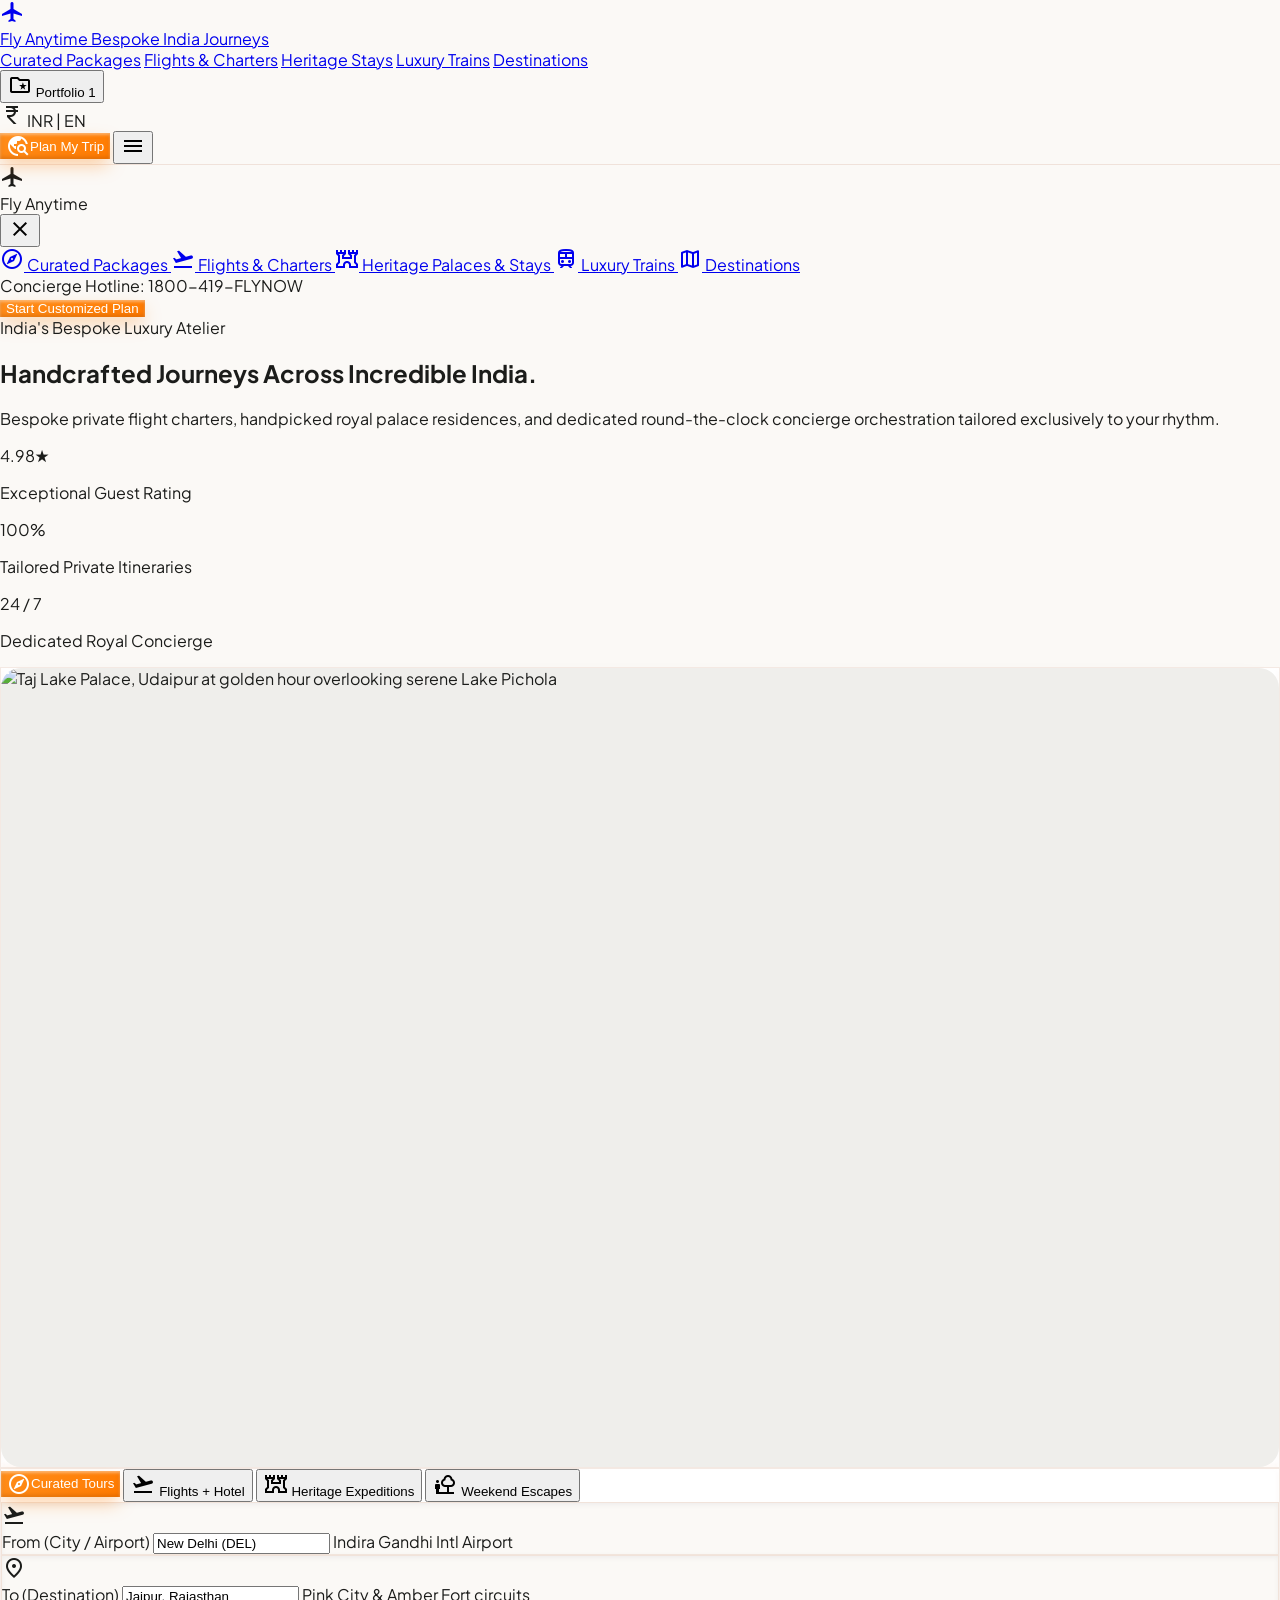
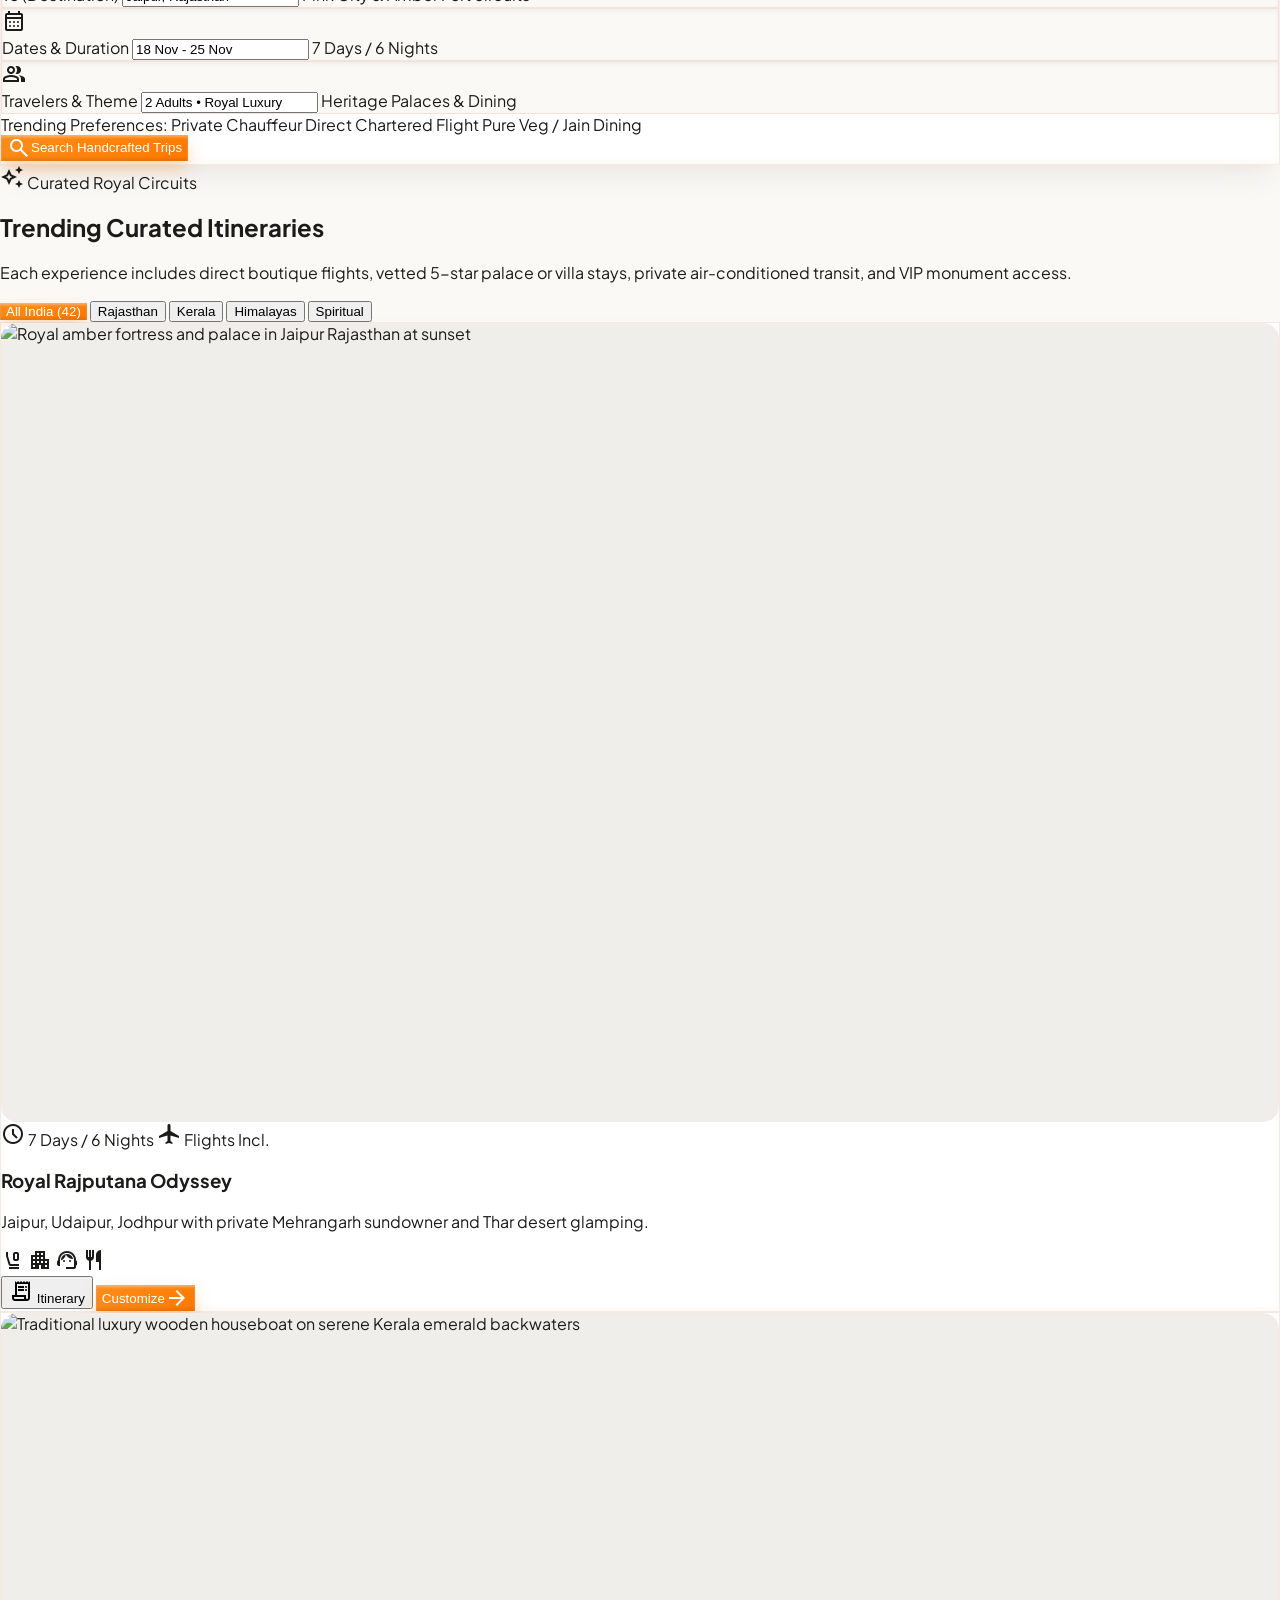
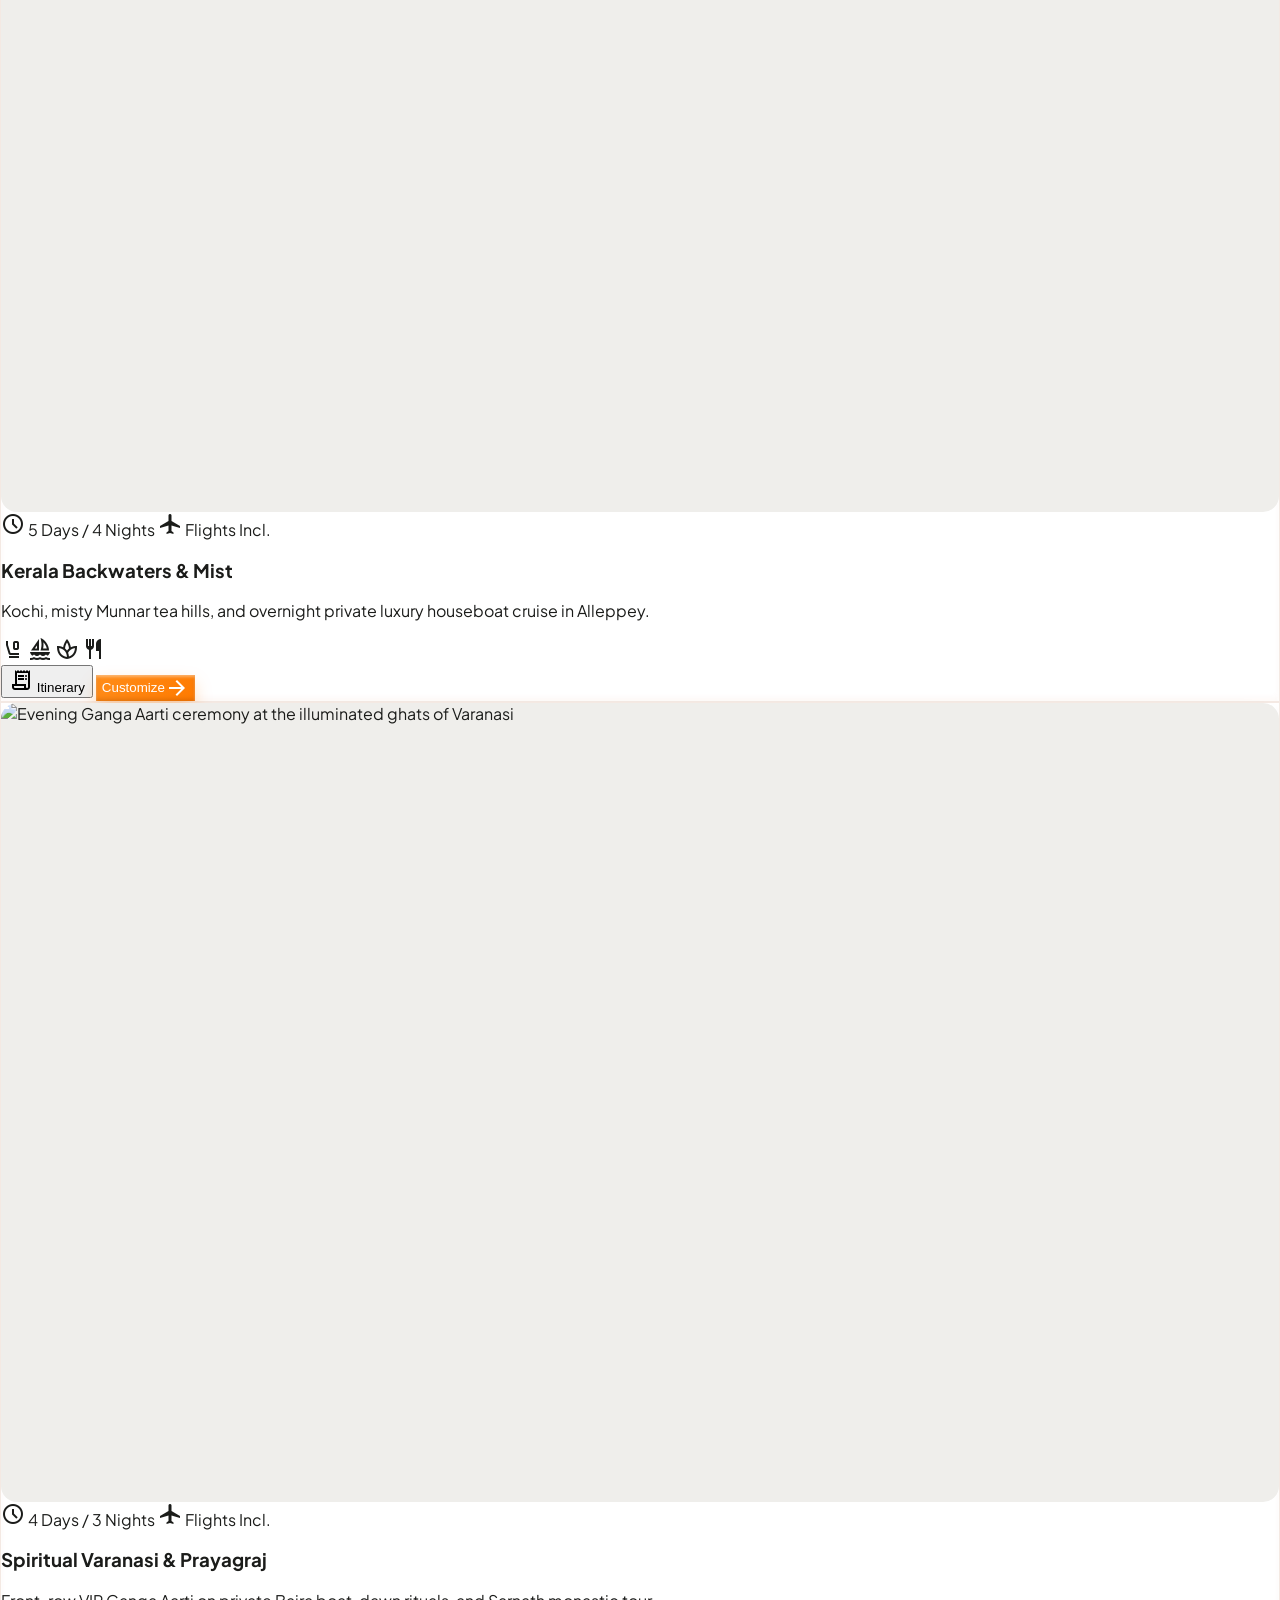
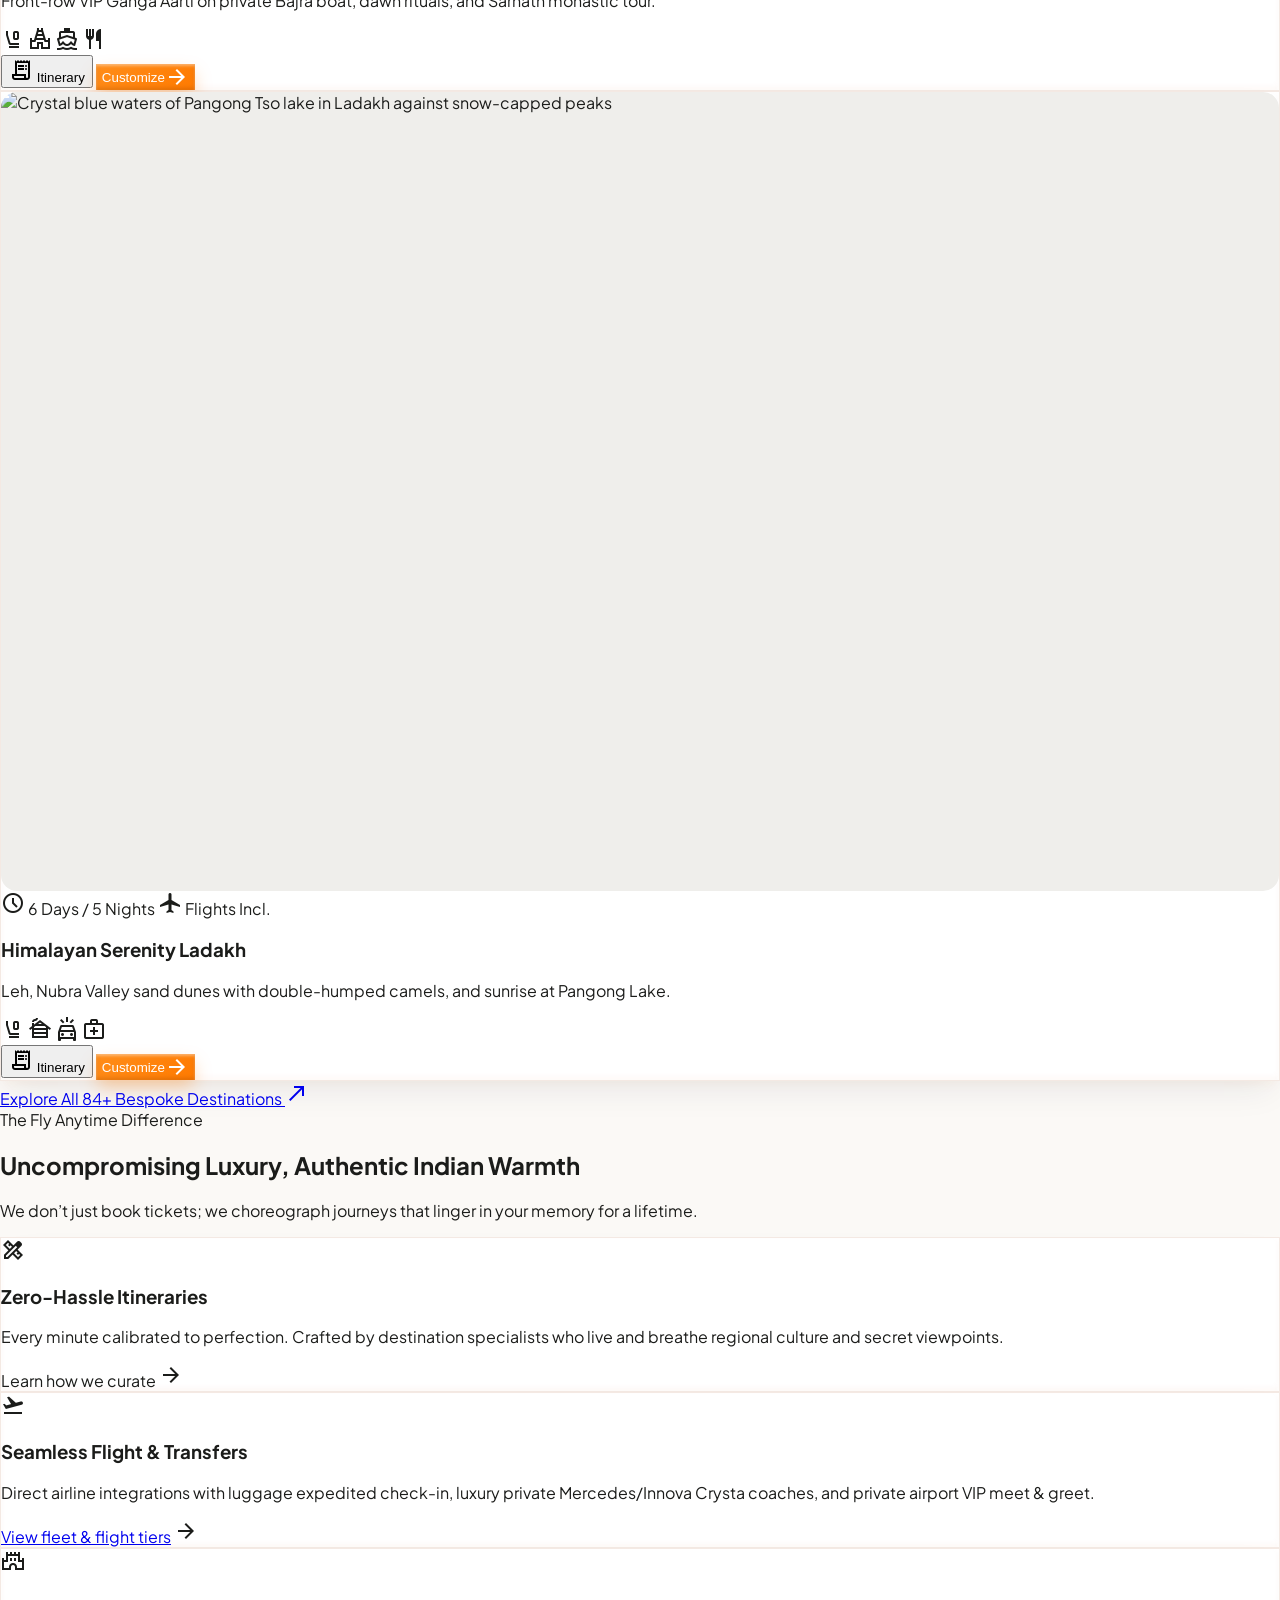
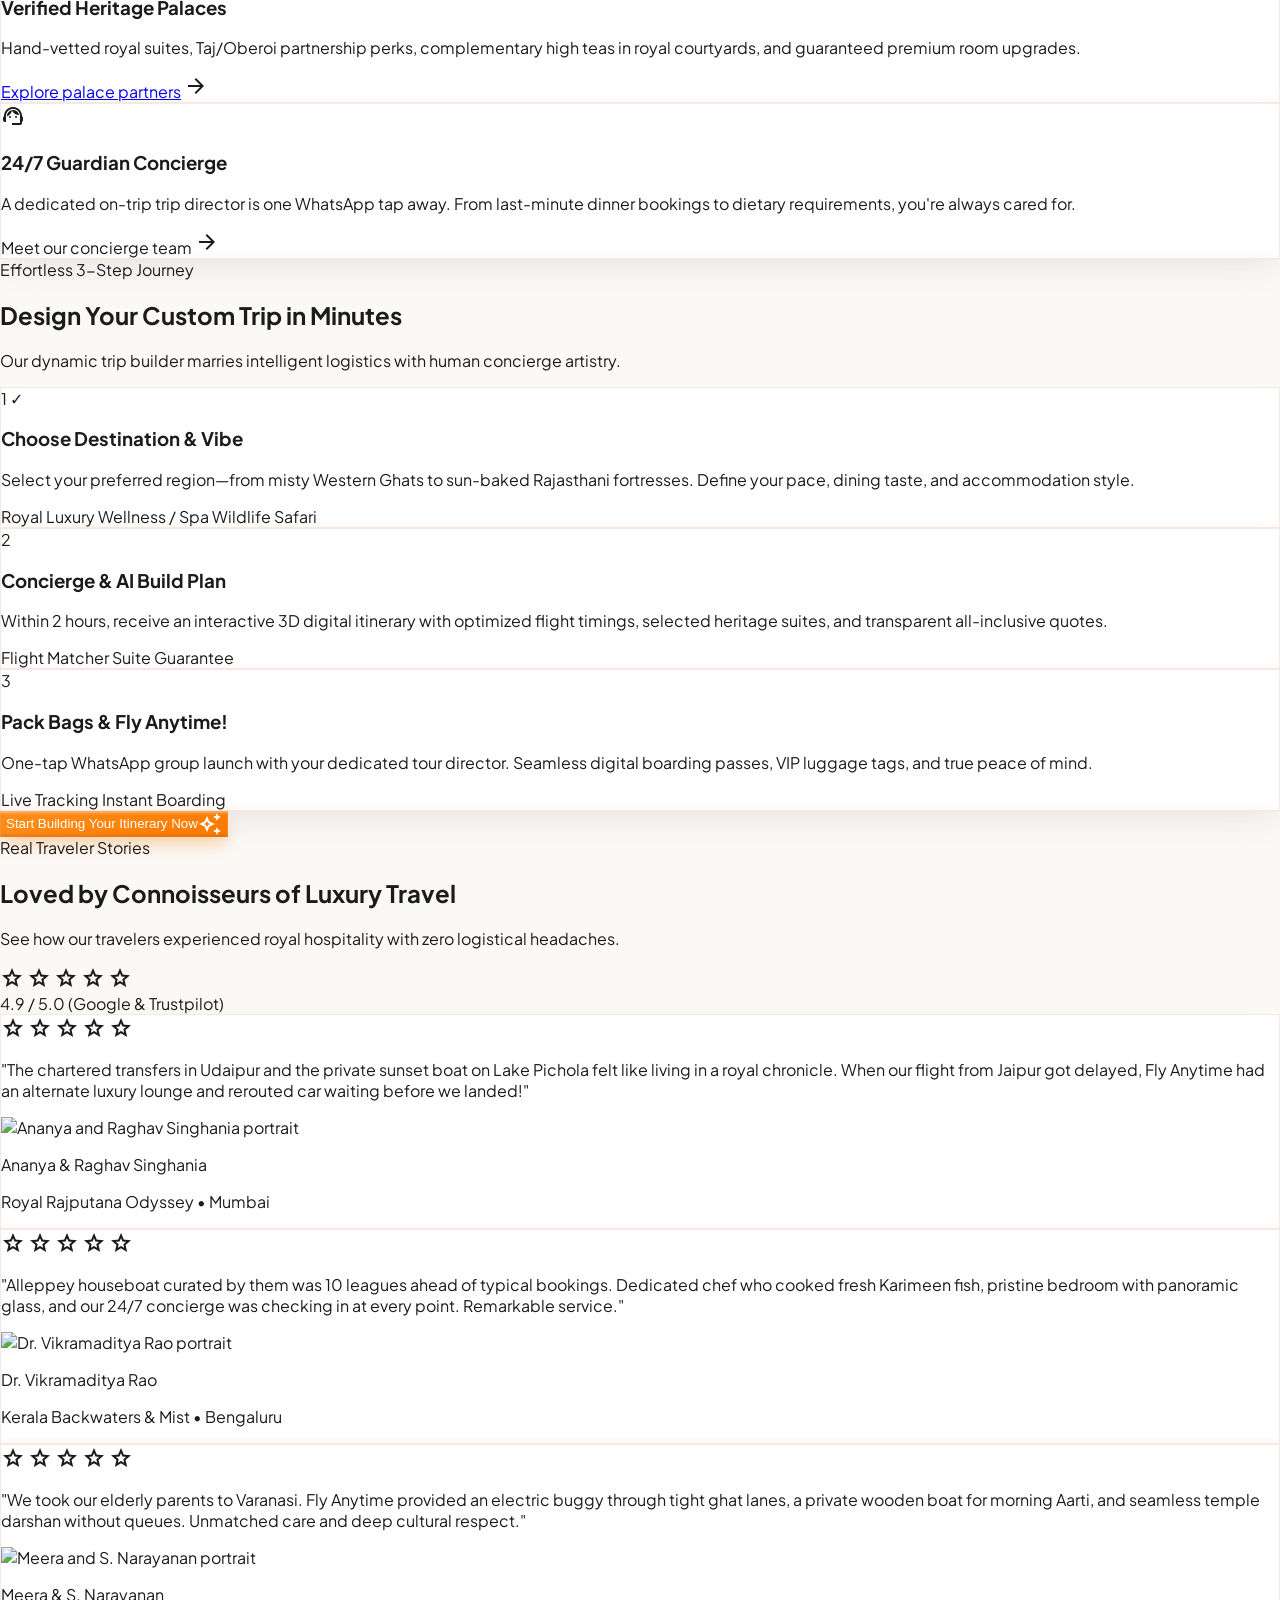
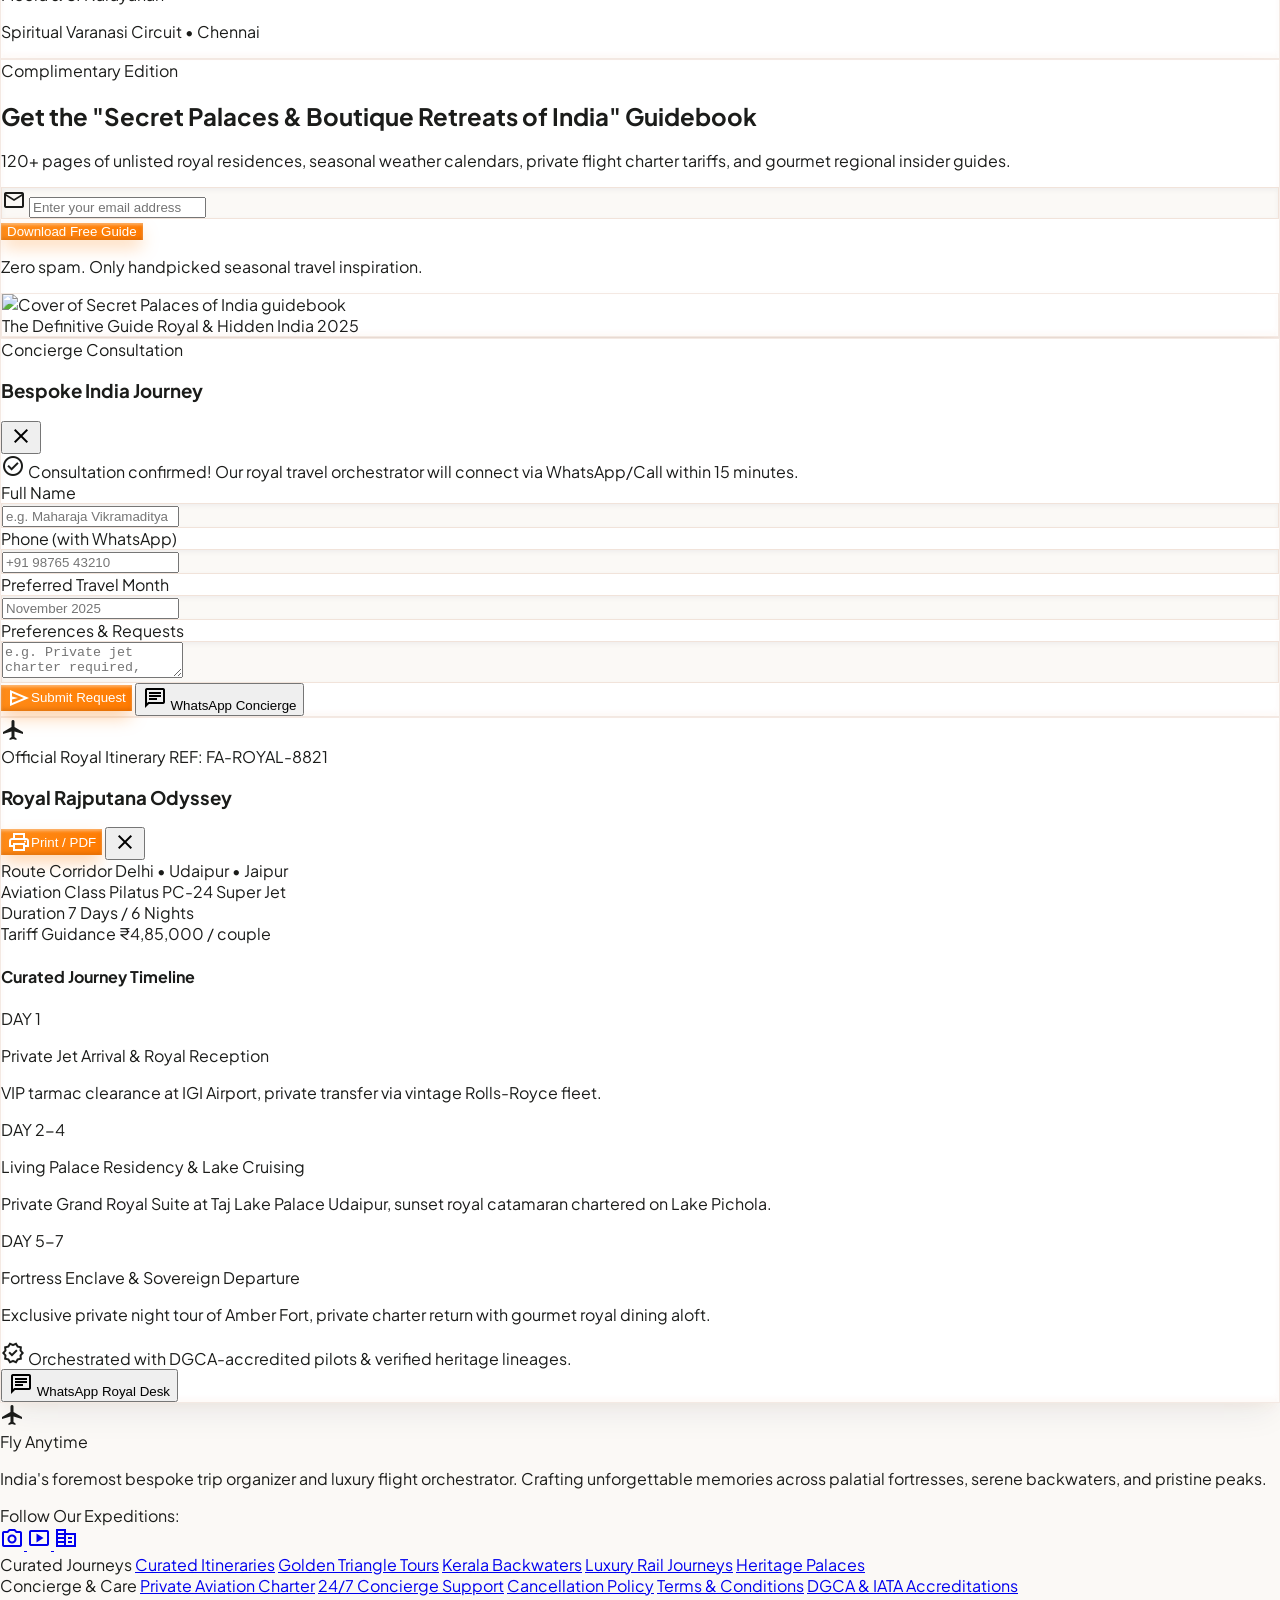
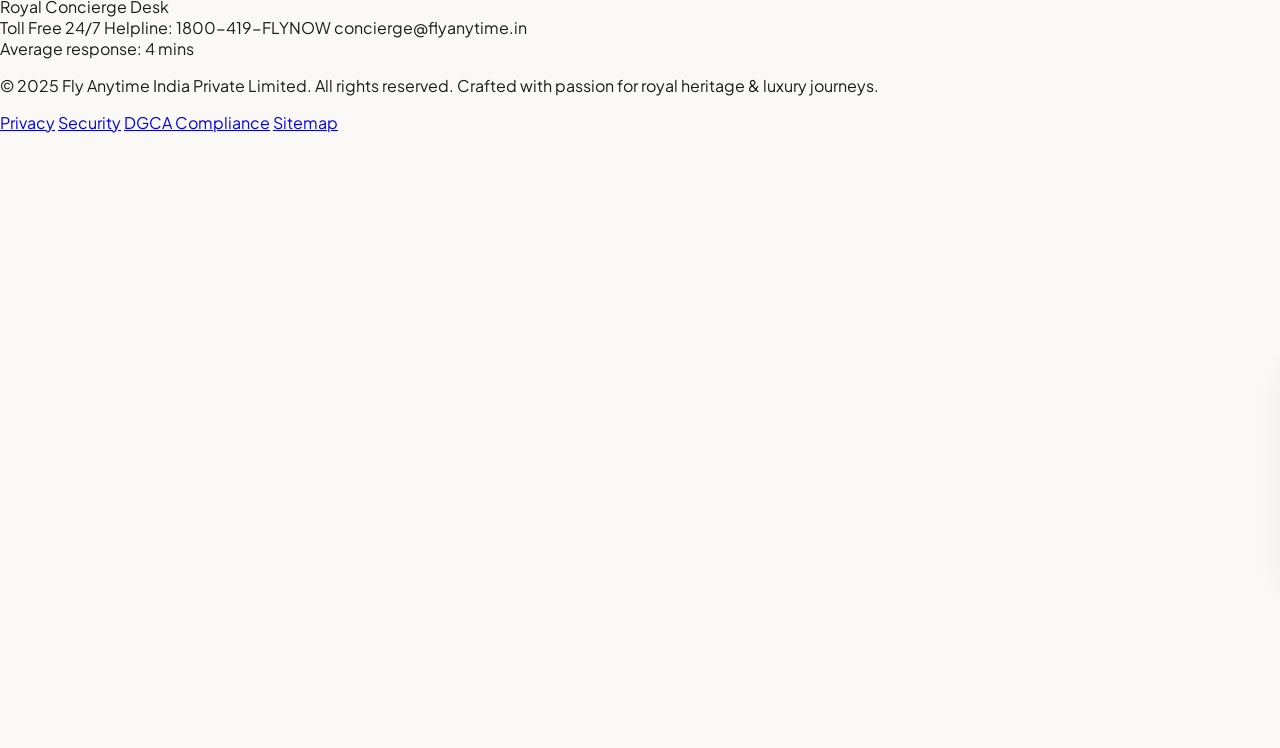
==== index.html @ 2da44cf3 "feat(phase-4): implement concierge inquiry persistence and royal portfolio dashboard" ====
<!DOCTYPE html>
<html lang="en" class="scroll-smooth">
<head>
  <meta charset="utf-8">
  <meta name="viewport" content="width=device-width, initial-scale=1.0">
  <meta name="view-transition" content="same-origin">
  <title>Fly Anytime | Incredible India Trip Organizer & Bespoke Flight Experiences</title>
  <meta name="description" content="India's bespoke luxury travel atelier. Private flight charters, handpicked royal palace stays, luxury trains and 24/7 dedicated concierge orchestration.">
  <meta name="theme-color" content="#8f1d1d">
  <link rel="manifest" href="manifest.json">
  
  <!-- Fonts & Material Symbols -->
  <link rel="preconnect" href="https://fonts.googleapis.com">
  <link rel="preconnect" href="https://fonts.gstatic.com" crossorigin>
  <link href="https://fonts.googleapis.com/css2?family=Plus+Jakarta+Sans:wght@300;400;500;600;700;800&display=swap" rel="stylesheet">
  <link href="https://fonts.googleapis.com/css2?family=Material+Symbols+Outlined:wght,FILL@100..700,0..1&display=swap" rel="stylesheet">
  
  <!-- Tailwind CSS CDN for Utility Classes -->
  <script src="https://cdn.tailwindcss.com?plugins=forms,container-queries"></script>
  <script>
    tailwind.config = {
      darkMode: "class",
      theme: {
        extend: {
          colors: {
            "surface-container-low": "#f5f3f0",
            "primary-fixed": "#ffdbc8",
            "on-tertiary-fixed": "#051b39",
            "surface-bright": "#fbf9f6",
            "on-primary": "#ffffff",
            "on-error": "#ffffff",
            "on-tertiary-container": "#243756",
            "secondary-fixed": "#ffdbcd",
            "surface-container": "#efeeeb",
            "secondary-fixed-dim": "#ffb595",
            "inverse-primary": "#ffb68b",
            "primary-fixed-dim": "#ffb68b",
            "inverse-on-surface": "#f2f0ed",
            "on-secondary-container": "#5c2000",
            "error-container": "#ffdad6",
            "surface-container-highest": "#e4e2df",
            "on-background": "#1b1c1a",
            "on-primary-fixed": "#321200",
            "surface-variant": "#e4e2df",
            "surface": "#fbf9f6",
            "secondary": "#a23f00",
            "on-primary-container": "#5c2800",
            "primary": "#994700",
            "surface-dim": "#dbdad7",
            "tertiary-fixed-dim": "#b4c7ed",
            "on-secondary-fixed": "#351000",
            "inverse-surface": "#30312f",
            "on-primary-fixed-variant": "#753400",
            "tertiary-fixed": "#d6e3ff",
            "on-tertiary-fixed-variant": "#344767",
            "on-secondary": "#ffffff",
            "on-surface": "#1b1c1a",
            "on-tertiary": "#ffffff",
            "error": "#ba1a1a",
            "outline": "#8c7263",
            "surface-container-high": "#eae8e5",
            "secondary-container": "#fc7127",
            "primary-container": "#ff7a00",
            "surface-container-lowest": "#ffffff",
            "on-surface-variant": "#584235",
            "tertiary-container": "#8ea1c6",
            "surface-tint": "#994700",
            "on-error-container": "#93000a",
            "on-secondary-fixed-variant": "#7c2e00",
            "outline-variant": "#e0c0af",
            "background": "#fbf9f6",
            "tertiary": "#4c5f80"
          },
          fontFamily: {
            sans: ["Plus Jakarta Sans", "sans-serif"]
          }
        }
      }
    };
  </script>

  <!-- Custom Design System Stylesheet -->
  <link rel="stylesheet" href="css/styles.css">
</head>
<body class="bg-background text-on-surface antialiased overflow-x-hidden selection:bg-primary-fixed selection:text-on-primary-fixed">

  <!-- TOP NAVIGATION BAR -->
  <header class="sticky top-0 z-50 glass-nav shadow-sm">
    <div class="w-full max-w-7xl mx-auto px-4 sm:px-6 h-20 flex items-center justify-between gap-4">
      
      <!-- Brand Logo -->
      <a class="flex items-center gap-3 group" href="index.html">
        <div class="w-11 h-11 rounded-xl bg-gradient-to-tr from-primary to-primary-container flex items-center justify-center text-on-primary shadow-md shadow-primary/20 transform transition-transform group-hover:scale-105">
          <span class="material-symbols-outlined text-2xl rotate-45">flight</span>
        </div>
        <div class="flex flex-col">
          <span class="text-lg font-extrabold text-primary tracking-tight flex items-center gap-1.5">
            Fly Anytime
            <span class="w-2 h-2 rounded-full bg-secondary-container animate-ping inline-block"></span>
          </span>
          <span class="text-[11px] text-tertiary tracking-wider font-semibold uppercase">Bespoke India Journeys</span>
        </div>
      </a>

      <!-- Desktop Navigation Links -->
      <nav class="hidden lg:flex items-center gap-7">
        <a class="text-primary font-bold border-b-2 border-primary pb-1" href="index.html">Curated Packages</a>
        <a class="text-on-surface-variant hover:text-primary transition-colors text-sm font-semibold" href="flights.html">Flights & Charters</a>
        <a class="text-on-surface-variant hover:text-primary transition-colors text-sm font-semibold" href="stays.html">Heritage Stays</a>
        <a class="text-on-surface-variant hover:text-primary transition-colors text-sm font-semibold" href="trains.html">Luxury Trains</a>
        <a class="text-on-surface-variant hover:text-primary transition-colors text-sm font-semibold" href="destinations.html">Destinations</a>
      </nav>

      <!-- Trailing Action Cluster -->
      <div class="flex items-center gap-2 sm:gap-3">
        <!-- Royal Portfolio Trigger -->
        <button class="open-portfolio-drawer relative flex items-center gap-1.5 px-3 py-2 rounded-full bg-surface-container hover:bg-surface-container-high border border-outline-variant/30 text-on-surface text-xs font-bold transition-all cursor-pointer" title="Royal Portfolio & Active Inquiries">
          <span class="material-symbols-outlined text-base text-primary">folder_special</span>
          <span class="hidden md:inline">Portfolio</span>
          <span class="portfolio-badge-count hidden items-center justify-center min-w-5 h-5 px-1 rounded-full bg-primary text-[10px] font-extrabold text-white">0</span>
        </button>

        <div class="hidden sm:flex items-center gap-1.5 px-3 py-1.5 rounded-full bg-surface-container border border-outline-variant/30 text-on-surface-variant text-xs font-semibold">
          <span class="material-symbols-outlined text-sm text-primary">currency_rupee</span>
          <span>INR</span>
          <span class="text-outline-variant">|</span>
          <span class="font-bold text-on-surface">EN</span>
        </div>
        
        <button class="open-plan-modal primary-btn-3d text-on-primary text-xs sm:text-sm px-5 py-2.5 rounded-full flex items-center gap-2 font-bold cursor-pointer transition-transform active:scale-95 duration-150" data-package="Bespoke India Consultation">
          <span class="material-symbols-outlined text-base">travel_explore</span>
          <span>Plan My Trip</span>
        </button>

        <!-- Mobile Menu Toggle Button -->
        <button id="mobileMenuToggle" class="lg:hidden p-2 rounded-xl bg-surface-container hover:bg-surface-container-high text-on-surface transition-colors" aria-label="Open mobile navigation">
          <span class="material-symbols-outlined text-2xl">menu</span>
        </button>
      </div>
    </div>
  </header>

  <!-- MOBILE NAVIGATION DRAWER -->
  <div id="mobileNavOverlay" class="fixed inset-0 bg-black/40 backdrop-blur-xs z-50 hidden transition-opacity"></div>
  <aside id="mobileNavDrawer" class="fixed top-0 right-0 w-80 max-w-[85vw] h-full bg-surface-bright z-50 shadow-2xl p-6 flex flex-col gap-6 translate-x-full transition-transform duration-300 ease-in-out">
    <div class="flex items-center justify-between pb-4 border-b border-outline-variant/20">
      <div class="flex items-center gap-2">
        <div class="w-8 h-8 rounded-lg bg-primary text-on-primary flex items-center justify-center">
          <span class="material-symbols-outlined text-lg rotate-45">flight</span>
        </div>
        <span class="font-bold text-base text-primary">Fly Anytime</span>
      </div>
      <button id="mobileCloseBtn" class="p-1 rounded-lg text-on-surface hover:bg-surface-container" aria-label="Close menu">
        <span class="material-symbols-outlined text-2xl">close</span>
      </button>
    </div>

    <nav class="flex flex-col gap-3">
      <a class="px-4 py-3 rounded-xl bg-primary-fixed text-on-primary-fixed-variant font-bold flex items-center gap-3" href="index.html">
        <span class="material-symbols-outlined text-lg">explore</span> Curated Packages
      </a>
      <a class="px-4 py-3 rounded-xl hover:bg-surface-container text-on-surface font-semibold flex items-center gap-3 transition-colors" href="flights.html">
        <span class="material-symbols-outlined text-lg">flight_takeoff</span> Flights & Charters
      </a>
      <a class="px-4 py-3 rounded-xl hover:bg-surface-container text-on-surface font-semibold flex items-center gap-3 transition-colors" href="stays.html">
        <span class="material-symbols-outlined text-lg">fort</span> Heritage Palaces & Stays
      </a>
      <a class="px-4 py-3 rounded-xl hover:bg-surface-container text-on-surface font-semibold flex items-center gap-3 transition-colors" href="trains.html">
        <span class="material-symbols-outlined text-lg">train</span> Luxury Trains
      </a>
      <a class="px-4 py-3 rounded-xl hover:bg-surface-container text-on-surface font-semibold flex items-center gap-3 transition-colors" href="destinations.html">
        <span class="material-symbols-outlined text-lg">map</span> Destinations
      </a>
    </nav>

    <div class="mt-auto pt-6 border-t border-outline-variant/20 flex flex-col gap-3">
      <div class="text-xs text-tertiary font-semibold flex items-center justify-between">
        <span>Concierge Hotline:</span>
        <span class="text-primary font-bold">1800-419-FLYNOW</span>
      </div>
      <button class="open-plan-modal primary-btn-3d w-full py-3 rounded-xl font-bold text-sm text-on-primary" data-package="Mobile Concierge Request">
        Start Customized Plan
      </button>
    </div>
  </aside>

  <!-- HERO SECTION -->
  <section class="relative pt-10 sm:pt-16 pb-20 overflow-hidden">
    <!-- Atmospheric Background Ambient & Mandala -->
    <div class="pattern-mandala absolute inset-0 pointer-events-none"></div>
    <div class="absolute -top-32 left-1/4 w-96 h-96 bg-primary-fixed/40 rounded-full blur-3xl pointer-events-none"></div>
    <div class="absolute top-20 right-10 w-80 h-80 bg-secondary-fixed/30 rounded-full blur-3xl pointer-events-none"></div>
    <div class="absolute bottom-10 left-10 w-96 h-96 bg-tertiary-fixed/30 rounded-full blur-3xl pointer-events-none"></div>

    <div class="max-w-7xl mx-auto px-4 sm:px-6 relative z-10">
      <div class="grid grid-cols-1 lg:grid-cols-12 gap-10 lg:gap-12 items-center">
        
        <!-- Hero Text & Value Props -->
        <div class="lg:col-span-7 flex flex-col gap-5 sm:gap-6">
          <div class="inline-flex items-center gap-2 self-start px-3.5 py-1 rounded-full bg-surface-container border border-outline-variant/30">
            <span class="w-1.5 h-1.5 rounded-full bg-primary inline-block"></span>
            <span class="text-xs text-primary font-bold uppercase tracking-widest">India's Bespoke Luxury Atelier</span>
          </div>
          
          <h1 class="text-4xl sm:text-5xl lg:text-6xl font-extrabold text-on-background tracking-tight leading-[1.15]">
            Handcrafted Journeys Across <span class="text-transparent bg-clip-text bg-gradient-to-r from-primary via-primary-container to-secondary">Incredible India</span>.
          </h1>
          
          <p class="text-base sm:text-lg text-on-surface-variant max-w-xl leading-relaxed">
            Bespoke private flight charters, handpicked royal palace residences, and dedicated round-the-clock concierge orchestration tailored exclusively to your rhythm.
          </p>
          
          <div class="flex items-center gap-6 sm:gap-8 pt-4 border-t border-outline-variant/20 max-w-lg">
            <div>
              <p class="text-2xl sm:text-3xl font-extrabold text-on-surface">4.98★</p>
              <p class="text-xs text-tertiary font-medium">Exceptional Guest Rating</p>
            </div>
            <div class="h-8 w-px bg-outline-variant/30"></div>
            <div>
              <p class="text-2xl sm:text-3xl font-extrabold text-on-surface">100%</p>
              <p class="text-xs text-tertiary font-medium">Tailored Private Itineraries</p>
            </div>
            <div class="h-8 w-px bg-outline-variant/30"></div>
            <div>
              <p class="text-2xl sm:text-3xl font-extrabold text-on-surface">24 / 7</p>
              <p class="text-xs text-tertiary font-medium">Dedicated Royal Concierge</p>
            </div>
          </div>
        </div>

        <!-- Hero 3D Asymmetric Imagery Composition -->
        <div class="lg:col-span-5 relative">
          <div class="clay-card rounded-3xl p-3 bg-surface-container-lowest relative z-10 transition-transform duration-500">
            <div class="hero-media-wrap">
              <img class="responsive-img-cover" 
                   src="https://lh3.googleusercontent.com/aida-public/[base64]" 
                   alt="Taj Lake Palace, Udaipur at golden hour overlooking serene Lake Pichola">
              <div class="absolute inset-0 bg-gradient-to-t from-on-background/85 via-transparent to-transparent"></div>
              <div class="absolute bottom-5 left-5 right-5 text-on-primary flex items-end justify-between">
                <div>
                  <span class="bg-primary-container text-on-primary text-[10px] px-2.5 py-0.5 rounded-full uppercase tracking-wider font-extrabold inline-block mb-1 shadow-sm">Signature Retreat</span>
                  <p class="text-lg font-bold">Taj Lake Palace, Udaipur</p>
                  <p class="text-xs text-surface-container flex items-center gap-1">
                    <span class="material-symbols-outlined text-sm">location_on</span>
                    Rajasthan • Private Lake Sanctuary
                  </p>
                </div>
                <span class="text-xs bg-white/20 backdrop-blur-md px-3 py-1 rounded-full text-white font-semibold">Private Charter Synced</span>
              </div>
            </div>
          </div>
        </div>

      </div>
    </div>
  </section>

  <!-- INTERACTIVE 3D TRIP BOOKING & SEARCH CONSOLE -->
  <section class="relative z-20 -mt-6 sm:-mt-10 px-4 sm:px-6" id="planner">
    <div class="max-w-7xl mx-auto">
      <div class="clay-card rounded-3xl p-5 sm:p-8 bg-surface-container-lowest border border-outline-variant/30">
        
        <!-- Tab Switcher -->
        <div class="flex items-center gap-2 pb-5 border-b border-outline-variant/20 overflow-x-auto no-scrollbar">
          <button class="booking-tab-btn px-5 py-2.5 rounded-full primary-btn-3d text-on-primary text-xs sm:text-sm flex items-center gap-2 font-bold whitespace-nowrap cursor-pointer" data-tab="tours">
            <span class="material-symbols-outlined text-lg">explore</span>
            Curated Tours
          </button>
          <button class="booking-tab-btn px-5 py-2.5 rounded-full bg-surface-container hover:bg-surface-container-high text-on-surface-variant text-xs sm:text-sm flex items-center gap-2 font-semibold whitespace-nowrap transition-colors cursor-pointer" data-tab="flights">
            <span class="material-symbols-outlined text-lg">flight_takeoff</span>
            Flights + Hotel
          </button>
          <button class="booking-tab-btn px-5 py-2.5 rounded-full bg-surface-container hover:bg-surface-container-high text-on-surface-variant text-xs sm:text-sm flex items-center gap-2 font-semibold whitespace-nowrap transition-colors cursor-pointer" data-tab="heritage">
            <span class="material-symbols-outlined text-lg">fort</span>
            Heritage Expeditions
          </button>
          <button class="booking-tab-btn px-5 py-2.5 rounded-full bg-surface-container hover:bg-surface-container-high text-on-surface-variant text-xs sm:text-sm flex items-center gap-2 font-semibold whitespace-nowrap transition-colors cursor-pointer" data-tab="weekend">
            <span class="material-symbols-outlined text-lg">nature_people</span>
            Weekend Escapes
          </button>
        </div>

        <!-- Input Fields Matrix -->
        <div class="grid grid-cols-1 md:grid-cols-2 lg:grid-cols-4 gap-4 pt-6">
          
          <!-- From Field -->
          <div class="inset-clay-input p-3.5 rounded-2xl flex items-center gap-3">
            <div class="w-10 h-10 rounded-xl bg-surface-container-high flex items-center justify-center text-primary shrink-0">
              <span class="material-symbols-outlined">flight_takeoff</span>
            </div>
            <div class="flex flex-col flex-grow">
              <label class="text-[11px] text-tertiary font-bold uppercase tracking-wider">From (City / Airport)</label>
              <input id="searchOrigin" class="bg-transparent border-0 p-0 text-sm font-bold text-on-surface focus:ring-0 w-full outline-hidden" type="text" value="New Delhi (DEL)">
              <span class="text-[11px] text-on-surface-variant truncate">Indira Gandhi Intl Airport</span>
            </div>
          </div>

          <!-- To Field -->
          <div class="inset-clay-input p-3.5 rounded-2xl flex items-center gap-3">
            <div class="w-10 h-10 rounded-xl bg-surface-container-high flex items-center justify-center text-primary-container shrink-0">
              <span class="material-symbols-outlined">location_on</span>
            </div>
            <div class="flex flex-col flex-grow">
              <label class="text-[11px] text-tertiary font-bold uppercase tracking-wider">To (Destination)</label>
              <input id="searchDest" class="bg-transparent border-0 p-0 text-sm font-bold text-on-surface focus:ring-0 w-full outline-hidden" type="text" value="Jaipur, Rajasthan">
              <span class="text-[11px] text-on-surface-variant truncate">Pink City & Amber Fort circuits</span>
            </div>
          </div>

          <!-- Dates & Duration -->
          <div class="inset-clay-input p-3.5 rounded-2xl flex items-center gap-3">
            <div class="w-10 h-10 rounded-xl bg-surface-container-high flex items-center justify-center text-secondary shrink-0">
              <span class="material-symbols-outlined">calendar_month</span>
            </div>
            <div class="flex flex-col flex-grow">
              <label class="text-[11px] text-tertiary font-bold uppercase tracking-wider">Dates & Duration</label>
              <input class="bg-transparent border-0 p-0 text-sm font-bold text-on-surface focus:ring-0 w-full outline-hidden" type="text" value="18 Nov - 25 Nov">
              <span class="text-[11px] text-on-surface-variant">7 Days / 6 Nights</span>
            </div>
          </div>

          <!-- Travelers & Theme -->
          <div class="inset-clay-input p-3.5 rounded-2xl flex items-center gap-3">
            <div class="w-10 h-10 rounded-xl bg-surface-container-high flex items-center justify-center text-tertiary shrink-0">
              <span class="material-symbols-outlined">group</span>
            </div>
            <div class="flex flex-col flex-grow">
              <label class="text-[11px] text-tertiary font-bold uppercase tracking-wider">Travelers & Theme</label>
              <input class="bg-transparent border-0 p-0 text-sm font-bold text-on-surface focus:ring-0 w-full outline-hidden" type="text" value="2 Adults • Royal Luxury">
              <span class="text-[11px] text-on-surface-variant">Heritage Palaces & Dining</span>
            </div>
          </div>

        </div>

        <!-- Quick Filters & Primary Search CTA -->
        <div class="flex flex-col sm:flex-row items-center justify-between gap-4 pt-6 mt-6 border-t border-outline-variant/20">
          <div class="flex flex-wrap items-center gap-2">
            <span class="text-xs text-tertiary font-bold">Trending Preferences:</span>
            <span class="px-3 py-1 rounded-full bg-surface-container text-on-surface-variant text-xs cursor-pointer hover:bg-primary-fixed hover:text-on-primary-fixed transition-colors">Private Chauffeur</span>
            <span class="px-3 py-1 rounded-full bg-surface-container text-on-surface-variant text-xs cursor-pointer hover:bg-primary-fixed hover:text-on-primary-fixed transition-colors">Direct Chartered Flight</span>
            <span class="px-3 py-1 rounded-full bg-surface-container text-on-surface-variant text-xs cursor-pointer hover:bg-primary-fixed hover:text-on-primary-fixed transition-colors">Pure Veg / Jain Dining</span>
          </div>
          
          <button class="open-plan-modal w-full sm:w-auto primary-btn-3d text-on-primary text-sm px-8 py-3 rounded-2xl flex items-center justify-center gap-2 font-extrabold cursor-pointer" data-package="Custom Trip Search Query">
            <span class="material-symbols-outlined text-xl">search</span>
            <span>Search Handcrafted Trips</span>
          </button>
        </div>

      </div>
    </div>
  </section>

  <!-- TRENDING CURATED ITINERARIES SECTION -->
  <section class="py-20 px-4 sm:px-6 bg-surface-bright relative" id="packages">
    <div class="max-w-7xl mx-auto">
      
      <!-- Section Header -->
      <div class="flex flex-col md:flex-row md:items-end justify-between gap-6 mb-12">
        <div>
          <div class="inline-flex items-center gap-2 px-3 py-1 rounded-full bg-primary-fixed/60 text-on-primary-fixed-variant text-xs uppercase font-bold tracking-wider mb-2">
            <span class="material-symbols-outlined text-sm">auto_awesome</span>
            Curated Royal Circuits
          </div>
          <h2 class="text-3xl sm:text-4xl font-extrabold text-on-background tracking-tight">
            Trending Curated Itineraries
          </h2>
          <p class="text-sm sm:text-base text-on-surface-variant mt-2 max-w-xl">
            Each experience includes direct boutique flights, vetted 5-star palace or villa stays, private air-conditioned transit, and VIP monument access.
          </p>
        </div>

        <!-- Filter Pill Carousel -->
        <div class="flex items-center gap-2 overflow-x-auto pb-2 no-scrollbar">
          <button class="category-filter-chip px-4 py-2 rounded-full primary-btn-3d text-on-primary text-xs font-bold whitespace-nowrap cursor-pointer" data-filter="all">All India (42)</button>
          <button class="category-filter-chip px-4 py-2 rounded-full bg-surface-container text-on-surface-variant hover:bg-surface-container-high text-xs font-semibold whitespace-nowrap transition-colors cursor-pointer" data-filter="rajasthan">Rajasthan</button>
          <button class="category-filter-chip px-4 py-2 rounded-full bg-surface-container text-on-surface-variant hover:bg-surface-container-high text-xs font-semibold whitespace-nowrap transition-colors cursor-pointer" data-filter="kerala">Kerala</button>
          <button class="category-filter-chip px-4 py-2 rounded-full bg-surface-container text-on-surface-variant hover:bg-surface-container-high text-xs font-semibold whitespace-nowrap transition-colors cursor-pointer" data-filter="himalayas">Himalayas</button>
          <button class="category-filter-chip px-4 py-2 rounded-full bg-surface-container text-on-surface-variant hover:bg-surface-container-high text-xs font-semibold whitespace-nowrap transition-colors cursor-pointer" data-filter="spiritual">Spiritual</button>
        </div>
      </div>

      <!-- 3D Dimensional Cards Grid -->
      <div class="grid grid-cols-1 md:grid-cols-2 lg:grid-cols-4 gap-6">

        <!-- CARD 1: Royal Rajputana Odyssey -->
        <div class="package-item-card clay-card rounded-2xl overflow-hidden flex flex-col group border border-outline-variant/30" data-category="rajasthan">
          <div class="card-media-wrap">
            <img class="responsive-img-cover" 
                 src="https://lh3.googleusercontent.com/aida-public/[base64]" 
                 alt="Royal amber fortress and palace in Jaipur Rajasthan at sunset">
            <div class="absolute top-3 left-3 bg-white/90 backdrop-blur-md px-2.5 py-1 rounded-full text-xs font-bold text-primary flex items-center gap-1 shadow-xs">
              <span class="material-symbols-outlined text-sm text-primary">star</span>
              4.96 (1,240)
            </div>
            <div class="absolute top-3 right-3 bg-on-background/85 backdrop-blur-md text-on-primary px-3 py-1 rounded-full text-xs font-extrabold shadow-xs">
              ₹48,999 <span class="font-normal text-[10px]">/ person</span>
            </div>
            <div class="absolute bottom-3 left-3 flex gap-1.5">
              <span class="bg-primary/90 text-on-primary text-[10px] font-bold px-2 py-0.5 rounded-full backdrop-blur-xs">Palace Stays</span>
              <span class="bg-surface-container-lowest/90 text-on-surface text-[10px] font-bold px-2 py-0.5 rounded-full backdrop-blur-xs">Glamping</span>
            </div>
          </div>
          <div class="p-5 flex flex-col flex-grow justify-between">
            <div>
              <div class="flex items-center justify-between text-tertiary text-xs mb-1">
                <span class="flex items-center gap-1">
                  <span class="material-symbols-outlined text-sm">schedule</span>
                  7 Days / 6 Nights
                </span>
                <span class="flex items-center gap-1 font-semibold text-secondary">
                  <span class="material-symbols-outlined text-sm">flight</span>
                  Flights Incl.
                </span>
              </div>
              <h3 class="text-base font-bold text-on-surface group-hover:text-primary transition-colors">
                Royal Rajputana Odyssey
              </h3>
              <p class="text-xs text-on-surface-variant mt-1.5 leading-relaxed">
                Jaipur, Udaipur, Jodhpur with private Mehrangarh sundowner and Thar desert glamping.
              </p>
            </div>
            <div class="mt-4 pt-4 border-t border-outline-variant/20 flex items-center justify-between">
              <div class="flex items-center gap-2 text-tertiary">
                <span class="material-symbols-outlined text-base" title="Flights Included">flight_class</span>
                <span class="material-symbols-outlined text-base" title="5-Star Palace Stay">apartment</span>
                <span class="material-symbols-outlined text-base" title="Private Concierge">support_agent</span>
                <span class="material-symbols-outlined text-base" title="Royal Dining">restaurant</span>
              </div>
              <div class="flex items-center gap-2">
                <button class="open-voucher-modal px-3 py-1.5 rounded-full bg-surface-container hover:bg-surface-container-high text-on-surface text-xs font-bold flex items-center gap-1 cursor-pointer transition-colors" data-title="Royal Rajputana Odyssey" data-route="Delhi • Udaipur • Jaipur" data-aviation="Pilatus PC-24 Light Jet" data-duration="7 Days / 6 Nights" data-price="₹4,85,000 / couple">
                  <span class="material-symbols-outlined text-sm">receipt_long</span> Itinerary
                </button>
                <button class="open-plan-modal primary-btn-3d px-3.5 py-1.5 rounded-full text-on-primary text-xs font-bold flex items-center gap-1 cursor-pointer" data-package="Royal Rajputana Odyssey">
                  Customize <span class="material-symbols-outlined text-sm">arrow_forward</span>
                </button>
              </div>
            </div>
          </div>
        </div>

        <!-- CARD 2: Kerala Backwaters & Mist -->
        <div class="package-item-card clay-card rounded-2xl overflow-hidden flex flex-col group border border-outline-variant/30" data-category="kerala">
          <div class="card-media-wrap">
            <img class="responsive-img-cover" 
                 src="https://lh3.googleusercontent.com/aida-public/[base64]" 
                 alt="Traditional luxury wooden houseboat on serene Kerala emerald backwaters">
            <div class="absolute top-3 left-3 bg-white/90 backdrop-blur-md px-2.5 py-1 rounded-full text-xs font-bold text-primary flex items-center gap-1 shadow-xs">
              <span class="material-symbols-outlined text-sm text-primary">star</span>
              4.92 (980)
            </div>
            <div class="absolute top-3 right-3 bg-on-background/85 backdrop-blur-md text-on-primary px-3 py-1 rounded-full text-xs font-extrabold shadow-xs">
              ₹32,500 <span class="font-normal text-[10px]">/ person</span>
            </div>
            <div class="absolute bottom-3 left-3 flex gap-1.5">
              <span class="bg-primary/90 text-on-primary text-[10px] font-bold px-2 py-0.5 rounded-full backdrop-blur-xs">Houseboat</span>
              <span class="bg-surface-container-lowest/90 text-on-surface text-[10px] font-bold px-2 py-0.5 rounded-full backdrop-blur-xs">Tea Estates</span>
            </div>
          </div>
          <div class="p-5 flex flex-col flex-grow justify-between">
            <div>
              <div class="flex items-center justify-between text-tertiary text-xs mb-1">
                <span class="flex items-center gap-1">
                  <span class="material-symbols-outlined text-sm">schedule</span>
                  5 Days / 4 Nights
                </span>
                <span class="flex items-center gap-1 font-semibold text-secondary">
                  <span class="material-symbols-outlined text-sm">flight</span>
                  Flights Incl.
                </span>
              </div>
              <h3 class="text-base font-bold text-on-surface group-hover:text-primary transition-colors">
                Kerala Backwaters & Mist
              </h3>
              <p class="text-xs text-on-surface-variant mt-1.5 leading-relaxed">
                Kochi, misty Munnar tea hills, and overnight private luxury houseboat cruise in Alleppey.
              </p>
            </div>
            <div class="mt-4 pt-4 border-t border-outline-variant/20 flex items-center justify-between">
              <div class="flex items-center gap-2 text-tertiary">
                <span class="material-symbols-outlined text-base">flight_class</span>
                <span class="material-symbols-outlined text-base">sailing</span>
                <span class="material-symbols-outlined text-base">spa</span>
                <span class="material-symbols-outlined text-base">restaurant</span>
              </div>
              <div class="flex items-center gap-2">
                <button class="open-voucher-modal px-3 py-1.5 rounded-full bg-surface-container hover:bg-surface-container-high text-on-surface text-xs font-bold flex items-center gap-1 cursor-pointer transition-colors" data-title="Kerala Backwaters & Mist" data-route="Kochi • Munnar • Alleppey" data-aviation="Airbus Executive Charter" data-duration="5 Days / 4 Nights" data-price="₹1,65,000 / couple">
                  <span class="material-symbols-outlined text-sm">receipt_long</span> Itinerary
                </button>
                <button class="open-plan-modal primary-btn-3d px-3.5 py-1.5 rounded-full text-on-primary text-xs font-bold flex items-center gap-1 cursor-pointer" data-package="Kerala Backwaters & Mist">
                  Customize <span class="material-symbols-outlined text-sm">arrow_forward</span>
                </button>
              </div>
            </div>
          </div>
        </div>

        <!-- CARD 3: Spiritual Varanasi & Prayagraj -->
        <div class="package-item-card clay-card rounded-2xl overflow-hidden flex flex-col group border border-outline-variant/30" data-category="spiritual">
          <div class="card-media-wrap">
            <img class="responsive-img-cover" 
                 src="https://lh3.googleusercontent.com/aida-public/[base64]" 
                 alt="Evening Ganga Aarti ceremony at the illuminated ghats of Varanasi">
            <div class="absolute top-3 left-3 bg-white/90 backdrop-blur-md px-2.5 py-1 rounded-full text-xs font-bold text-primary flex items-center gap-1 shadow-xs">
              <span class="material-symbols-outlined text-sm text-primary">star</span>
              4.98 (850)
            </div>
            <div class="absolute top-3 right-3 bg-on-background/85 backdrop-blur-md text-on-primary px-3 py-1 rounded-full text-xs font-extrabold shadow-xs">
              ₹21,999 <span class="font-normal text-[10px]">/ person</span>
            </div>
            <div class="absolute bottom-3 left-3 flex gap-1.5">
              <span class="bg-primary/90 text-on-primary text-[10px] font-bold px-2 py-0.5 rounded-full backdrop-blur-xs">Private Aarti Boat</span>
              <span class="bg-surface-container-lowest/90 text-on-surface text-[10px] font-bold px-2 py-0.5 rounded-full backdrop-blur-xs">Spiritual</span>
            </div>
          </div>
          <div class="p-5 flex flex-col flex-grow justify-between">
            <div>
              <div class="flex items-center justify-between text-tertiary text-xs mb-1">
                <span class="flex items-center gap-1">
                  <span class="material-symbols-outlined text-sm">schedule</span>
                  4 Days / 3 Nights
                </span>
                <span class="flex items-center gap-1 font-semibold text-secondary">
                  <span class="material-symbols-outlined text-sm">flight</span>
                  Flights Incl.
                </span>
              </div>
              <h3 class="text-base font-bold text-on-surface group-hover:text-primary transition-colors">
                Spiritual Varanasi & Prayagraj
              </h3>
              <p class="text-xs text-on-surface-variant mt-1.5 leading-relaxed">
                Front-row VIP Ganga Aarti on private Bajra boat, dawn rituals, and Sarnath monastic tour.
              </p>
            </div>
            <div class="mt-4 pt-4 border-t border-outline-variant/20 flex items-center justify-between">
              <div class="flex items-center gap-2 text-tertiary">
                <span class="material-symbols-outlined text-base">flight_class</span>
                <span class="material-symbols-outlined text-base">temple_hindu</span>
                <span class="material-symbols-outlined text-base">directions_boat</span>
                <span class="material-symbols-outlined text-base">restaurant</span>
              </div>
              <div class="flex items-center gap-2">
                <button class="open-voucher-modal px-3 py-1.5 rounded-full bg-surface-container hover:bg-surface-container-high text-on-surface text-xs font-bold flex items-center gap-1 cursor-pointer transition-colors" data-title="Spiritual Varanasi & Prayagraj" data-route="Delhi • Varanasi • Prayagraj" data-aviation="Phenom 300 Jet" data-duration="4 Days / 3 Nights" data-price="₹1,25,000 / couple">
                  <span class="material-symbols-outlined text-sm">receipt_long</span> Itinerary
                </button>
                <button class="open-plan-modal primary-btn-3d px-3.5 py-1.5 rounded-full text-on-primary text-xs font-bold flex items-center gap-1 cursor-pointer" data-package="Spiritual Varanasi & Prayagraj">
                  Customize <span class="material-symbols-outlined text-sm">arrow_forward</span>
                </button>
              </div>
            </div>
          </div>
        </div>

        <!-- CARD 4: Himalayan Serenity in Ladakh -->
        <div class="package-item-card clay-card rounded-2xl overflow-hidden flex flex-col group border border-outline-variant/30" data-category="himalayas">
          <div class="card-media-wrap">
            <img class="responsive-img-cover" 
                 src="https://lh3.googleusercontent.com/aida-public/[base64]" 
                 alt="Crystal blue waters of Pangong Tso lake in Ladakh against snow-capped peaks">
            <div class="absolute top-3 left-3 bg-white/90 backdrop-blur-md px-2.5 py-1 rounded-full text-xs font-bold text-primary flex items-center gap-1 shadow-xs">
              <span class="material-symbols-outlined text-sm text-primary">star</span>
              4.95 (620)
            </div>
            <div class="absolute top-3 right-3 bg-on-background/85 backdrop-blur-md text-on-primary px-3 py-1 rounded-full text-xs font-extrabold shadow-xs">
              ₹44,000 <span class="font-normal text-[10px]">/ person</span>
            </div>
            <div class="absolute bottom-3 left-3 flex gap-1.5">
              <span class="bg-primary/90 text-on-primary text-[10px] font-bold px-2 py-0.5 rounded-full backdrop-blur-xs">Oxygen Camps</span>
              <span class="bg-surface-container-lowest/90 text-on-surface text-[10px] font-bold px-2 py-0.5 rounded-full backdrop-blur-xs">4x4 Luxury</span>
            </div>
          </div>
          <div class="p-5 flex flex-col flex-grow justify-between">
            <div>
              <div class="flex items-center justify-between text-tertiary text-xs mb-1">
                <span class="flex items-center gap-1">
                  <span class="material-symbols-outlined text-sm">schedule</span>
                  6 Days / 5 Nights
                </span>
                <span class="flex items-center gap-1 font-semibold text-secondary">
                  <span class="material-symbols-outlined text-sm">flight</span>
                  Flights Incl.
                </span>
              </div>
              <h3 class="text-base font-bold text-on-surface group-hover:text-primary transition-colors">
                Himalayan Serenity Ladakh
              </h3>
              <p class="text-xs text-on-surface-variant mt-1.5 leading-relaxed">
                Leh, Nubra Valley sand dunes with double-humped camels, and sunrise at Pangong Lake.
              </p>
            </div>
            <div class="mt-4 pt-4 border-t border-outline-variant/20 flex items-center justify-between">
              <div class="flex items-center gap-2 text-tertiary">
                <span class="material-symbols-outlined text-base">flight_class</span>
                <span class="material-symbols-outlined text-base">cabin</span>
                <span class="material-symbols-outlined text-base">minor_crash</span>
                <span class="material-symbols-outlined text-base">medical_services</span>
              </div>
              <div class="flex items-center gap-2">
                <button class="open-voucher-modal px-3 py-1.5 rounded-full bg-surface-container hover:bg-surface-container-high text-on-surface text-xs font-bold flex items-center gap-1 cursor-pointer transition-colors" data-title="Himalayan Serenity Ladakh" data-route="Delhi • Leh • Nubra • Pangong" data-aviation="Pilatus PC-24 High-Altitude" data-duration="6 Days / 5 Nights" data-price="₹2,40,000 / couple">
                  <span class="material-symbols-outlined text-sm">receipt_long</span> Itinerary
                </button>
                <button class="open-plan-modal primary-btn-3d px-3.5 py-1.5 rounded-full text-on-primary text-xs font-bold flex items-center gap-1 cursor-pointer" data-package="Himalayan Serenity Ladakh">
                  Customize <span class="material-symbols-outlined text-sm">arrow_forward</span>
                </button>
              </div>
            </div>
          </div>
        </div>

      </div>

      <!-- View All Action -->
      <div class="text-center mt-12">
        <a class="px-8 py-3 rounded-full bg-surface-container border border-outline-variant/30 text-on-surface text-sm font-bold hover:bg-surface-container-high transition-colors inline-flex items-center gap-2 shadow-xs" href="destinations.html">
          <span>Explore All 84+ Bespoke Destinations</span>
          <span class="material-symbols-outlined text-base">north_east</span>
        </a>
      </div>

    </div>
  </section>

  <!-- THE FLY ANYTIME DIFFERENCE (4 PILLARS) -->
  <section class="py-20 px-4 sm:px-6 relative bg-surface-container-low">
    <div class="max-w-7xl mx-auto">
      <div class="text-center max-w-2xl mx-auto mb-14">
        <span class="text-xs text-primary font-bold uppercase tracking-wider bg-primary-fixed/50 px-3 py-1 rounded-full inline-block mb-3">
          The Fly Anytime Difference
        </span>
        <h2 class="text-3xl sm:text-4xl font-extrabold text-on-background tracking-tight">
          Uncompromising Luxury, Authentic Indian Warmth
        </h2>
        <p class="text-sm sm:text-base text-on-surface-variant mt-3">
          We don’t just book tickets; we choreograph journeys that linger in your memory for a lifetime.
        </p>
      </div>

      <div class="grid grid-cols-1 md:grid-cols-2 lg:grid-cols-4 gap-6">
        <!-- Feature 1 -->
        <div class="clay-card p-7 rounded-3xl flex flex-col gap-4 border border-outline-variant/20 relative overflow-hidden group">
          <div class="w-13 h-13 rounded-2xl bg-gradient-to-br from-primary-fixed to-primary text-on-primary flex items-center justify-center shadow-lg transform group-hover:scale-110 transition-transform">
            <span class="material-symbols-outlined text-2xl">design_services</span>
          </div>
          <h3 class="text-lg font-bold text-on-surface">Zero-Hassle Itineraries</h3>
          <p class="text-xs text-on-surface-variant leading-relaxed">
            Every minute calibrated to perfection. Crafted by destination specialists who live and breathe regional culture and secret viewpoints.
          </p>
          <div class="mt-auto pt-4 flex items-center text-primary text-xs font-bold gap-1 group-hover:translate-x-1 transition-transform">
            <span>Learn how we curate</span>
            <span class="material-symbols-outlined text-sm">arrow_forward</span>
          </div>
        </div>

        <!-- Feature 2 -->
        <div class="clay-card p-7 rounded-3xl flex flex-col gap-4 border border-outline-variant/20 relative overflow-hidden group">
          <div class="w-13 h-13 rounded-2xl bg-gradient-to-br from-secondary-fixed to-secondary text-on-secondary flex items-center justify-center shadow-lg transform group-hover:scale-110 transition-transform">
            <span class="material-symbols-outlined text-2xl">flight_takeoff</span>
          </div>
          <h3 class="text-lg font-bold text-on-surface">Seamless Flight & Transfers</h3>
          <p class="text-xs text-on-surface-variant leading-relaxed">
            Direct airline integrations with luggage expedited check-in, luxury private Mercedes/Innova Crysta coaches, and private airport VIP meet & greet.
          </p>
          <div class="mt-auto pt-4 flex items-center text-secondary text-xs font-bold gap-1 group-hover:translate-x-1 transition-transform">
            <a href="flights.html">View fleet & flight tiers</a>
            <span class="material-symbols-outlined text-sm">arrow_forward</span>
          </div>
        </div>

        <!-- Feature 3 -->
        <div class="clay-card p-7 rounded-3xl flex flex-col gap-4 border border-outline-variant/20 relative overflow-hidden group">
          <div class="w-13 h-13 rounded-2xl bg-gradient-to-br from-tertiary-fixed to-tertiary text-on-tertiary flex items-center justify-center shadow-lg transform group-hover:scale-110 transition-transform">
            <span class="material-symbols-outlined text-2xl">castle</span>
          </div>
          <h3 class="text-lg font-bold text-on-surface">Verified Heritage Palaces</h3>
          <p class="text-xs text-on-surface-variant leading-relaxed">
            Hand-vetted royal suites, Taj/Oberoi partnership perks, complementary high teas in royal courtyards, and guaranteed premium room upgrades.
          </p>
          <div class="mt-auto pt-4 flex items-center text-tertiary text-xs font-bold gap-1 group-hover:translate-x-1 transition-transform">
            <a href="stays.html">Explore palace partners</a>
            <span class="material-symbols-outlined text-sm">arrow_forward</span>
          </div>
        </div>

        <!-- Feature 4 -->
        <div class="clay-card p-7 rounded-3xl flex flex-col gap-4 border border-outline-variant/20 relative overflow-hidden group">
          <div class="w-13 h-13 rounded-2xl bg-gradient-to-br from-primary-container to-on-primary-container text-on-primary flex items-center justify-center shadow-lg transform group-hover:scale-110 transition-transform">
            <span class="material-symbols-outlined text-2xl">support_agent</span>
          </div>
          <h3 class="text-lg font-bold text-on-surface">24/7 Guardian Concierge</h3>
          <p class="text-xs text-on-surface-variant leading-relaxed">
            A dedicated on-trip trip director is one WhatsApp tap away. From last-minute dinner bookings to dietary requirements, you're always cared for.
          </p>
          <div class="mt-auto pt-4 flex items-center text-primary-container text-xs font-bold gap-1 group-hover:translate-x-1 transition-transform">
            <span>Meet our concierge team</span>
            <span class="material-symbols-outlined text-sm">arrow_forward</span>
          </div>
        </div>
      </div>
    </div>
  </section>

  <!-- 3-STEP TRIP DESIGN CONSOLE -->
  <section class="py-20 px-4 sm:px-6 relative bg-surface-bright">
    <div class="max-w-7xl mx-auto">
      <div class="text-center max-w-2xl mx-auto mb-14">
        <span class="text-xs text-secondary font-bold uppercase tracking-wider bg-secondary-fixed/50 px-3 py-1 rounded-full inline-block mb-3">
          Effortless 3-Step Journey
        </span>
        <h2 class="text-3xl sm:text-4xl font-extrabold text-on-background tracking-tight">
          Design Your Custom Trip in Minutes
        </h2>
        <p class="text-sm sm:text-base text-on-surface-variant mt-3">
          Our dynamic trip builder marries intelligent logistics with human concierge artistry.
        </p>
      </div>

      <div class="grid grid-cols-1 md:grid-cols-3 gap-8 relative">
        <div class="clay-card rounded-3xl p-8 relative z-10 flex flex-col items-center text-center border border-outline-variant/30">
          <div class="w-14 h-14 rounded-2xl bg-surface-container text-primary flex items-center justify-center text-2xl font-extrabold mb-5 shadow-inner relative">
            <span>1</span>
            <span class="absolute -top-1.5 -right-1.5 w-5 h-5 rounded-full bg-primary-container text-on-primary text-[10px] flex items-center justify-center font-bold">✓</span>
          </div>
          <h3 class="text-lg font-bold text-on-surface mb-2">Choose Destination & Vibe</h3>
          <p class="text-xs text-on-surface-variant leading-relaxed">
            Select your preferred region—from misty Western Ghats to sun-baked Rajasthani fortresses. Define your pace, dining taste, and accommodation style.
          </p>
          <div class="mt-6 flex flex-wrap justify-center gap-1.5">
            <span class="text-[11px] font-bold bg-surface-container px-2.5 py-1 rounded-full text-on-surface-variant">Royal Luxury</span>
            <span class="text-[11px] font-bold bg-surface-container px-2.5 py-1 rounded-full text-on-surface-variant">Wellness / Spa</span>
            <span class="text-[11px] font-bold bg-surface-container px-2.5 py-1 rounded-full text-on-surface-variant">Wildlife Safari</span>
          </div>
        </div>

        <div class="clay-card rounded-3xl p-8 relative z-10 flex flex-col items-center text-center border border-outline-variant/30 ring-2 ring-primary/20">
          <div class="w-14 h-14 rounded-2xl bg-primary-container text-on-primary flex items-center justify-center text-2xl font-extrabold mb-5 shadow-lg">
            <span>2</span>
          </div>
          <h3 class="text-lg font-bold text-on-surface mb-2">Concierge & AI Build Plan</h3>
          <p class="text-xs text-on-surface-variant leading-relaxed">
            Within 2 hours, receive an interactive 3D digital itinerary with optimized flight timings, selected heritage suites, and transparent all-inclusive quotes.
          </p>
          <div class="mt-6 flex flex-wrap justify-center gap-1.5">
            <span class="text-[11px] font-bold bg-primary-fixed text-on-primary-fixed px-2.5 py-1 rounded-full">Flight Matcher</span>
            <span class="text-[11px] font-bold bg-primary-fixed text-on-primary-fixed px-2.5 py-1 rounded-full">Suite Guarantee</span>
          </div>
        </div>

        <div class="clay-card rounded-3xl p-8 relative z-10 flex flex-col items-center text-center border border-outline-variant/30">
          <div class="w-14 h-14 rounded-2xl bg-surface-container text-primary flex items-center justify-center text-2xl font-extrabold mb-5 shadow-inner">
            <span>3</span>
          </div>
          <h3 class="text-lg font-bold text-on-surface mb-2">Pack Bags & Fly Anytime!</h3>
          <p class="text-xs text-on-surface-variant leading-relaxed">
            One-tap WhatsApp group launch with your dedicated tour director. Seamless digital boarding passes, VIP luggage tags, and true peace of mind.
          </p>
          <div class="mt-6 flex flex-wrap justify-center gap-1.5">
            <span class="text-[11px] font-bold bg-surface-container px-2.5 py-1 rounded-full text-on-surface-variant">Live Tracking</span>
            <span class="text-[11px] font-bold bg-surface-container px-2.5 py-1 rounded-full text-on-surface-variant">Instant Boarding</span>
          </div>
        </div>
      </div>

      <div class="mt-12 text-center">
        <button class="open-plan-modal primary-btn-3d text-on-primary text-sm px-8 py-3.5 rounded-full inline-flex items-center gap-2 font-bold cursor-pointer" data-package="Custom 3-Step Itinerary">
          <span>Start Building Your Itinerary Now</span>
          <span class="material-symbols-outlined text-base">auto_awesome</span>
        </button>
      </div>
    </div>
  </section>

  <!-- TESTIMONIALS & TRUSTED REPUTATION -->
  <section class="py-20 px-4 sm:px-6 bg-surface-container-low relative">
    <div class="max-w-7xl mx-auto">
      <div class="flex flex-col md:flex-row items-start md:items-end justify-between gap-6 mb-14">
        <div>
          <span class="text-xs text-primary font-bold uppercase tracking-wider bg-primary-fixed/50 px-3 py-1 rounded-full inline-block mb-3">
            Real Traveler Stories
          </span>
          <h2 class="text-3xl sm:text-4xl font-extrabold text-on-background tracking-tight">
            Loved by Connoisseurs of Luxury Travel
          </h2>
          <p class="text-sm sm:text-base text-on-surface-variant mt-2 max-w-xl">
            See how our travelers experienced royal hospitality with zero logistical headaches.
          </p>
        </div>
        <div class="flex items-center gap-3">
          <div class="flex items-center text-primary">
            <span class="material-symbols-outlined text-xl">star</span>
            <span class="material-symbols-outlined text-xl">star</span>
            <span class="material-symbols-outlined text-xl">star</span>
            <span class="material-symbols-outlined text-xl">star</span>
            <span class="material-symbols-outlined text-xl">star</span>
          </div>
          <span class="text-sm font-extrabold text-on-surface">4.9 / 5.0 (Google & Trustpilot)</span>
        </div>
      </div>

      <div class="grid grid-cols-1 md:grid-cols-3 gap-6">
        <!-- Review 1 -->
        <div class="clay-card rounded-3xl p-7 bg-surface-container-lowest border border-outline-variant/30 flex flex-col justify-between">
          <div>
            <div class="flex items-center text-primary mb-3">
              <span class="material-symbols-outlined text-base">star</span>
              <span class="material-symbols-outlined text-base">star</span>
              <span class="material-symbols-outlined text-base">star</span>
              <span class="material-symbols-outlined text-base">star</span>
              <span class="material-symbols-outlined text-base">star</span>
            </div>
            <p class="text-xs sm:text-sm text-on-surface italic leading-relaxed">
              "The chartered transfers in Udaipur and the private sunset boat on Lake Pichola felt like living in a royal chronicle. When our flight from Jaipur got delayed, Fly Anytime had an alternate luxury lounge and rerouted car waiting before we landed!"
            </p>
          </div>
          <div class="mt-6 pt-4 border-t border-outline-variant/20 flex items-center gap-3">
            <div class="w-11 h-11 rounded-full overflow-hidden bg-surface-container shrink-0">
              <img class="w-full h-full object-cover" 
                   src="https://lh3.googleusercontent.com/aida-public/[base64]" 
                   alt="Ananya and Raghav Singhania portrait">
            </div>
            <div>
              <p class="text-sm font-bold text-on-surface">Ananya & Raghav Singhania</p>
              <p class="text-[11px] text-tertiary">Royal Rajputana Odyssey • Mumbai</p>
            </div>
          </div>
        </div>

        <!-- Review 2 -->
        <div class="clay-card rounded-3xl p-7 bg-surface-container-lowest border border-outline-variant/30 flex flex-col justify-between">
          <div>
            <div class="flex items-center text-primary mb-3">
              <span class="material-symbols-outlined text-base">star</span>
              <span class="material-symbols-outlined text-base">star</span>
              <span class="material-symbols-outlined text-base">star</span>
              <span class="material-symbols-outlined text-base">star</span>
              <span class="material-symbols-outlined text-base">star</span>
            </div>
            <p class="text-xs sm:text-sm text-on-surface italic leading-relaxed">
              "Alleppey houseboat curated by them was 10 leagues ahead of typical bookings. Dedicated chef who cooked fresh Karimeen fish, pristine bedroom with panoramic glass, and our 24/7 concierge was checking in at every point. Remarkable service."
            </p>
          </div>
          <div class="mt-6 pt-4 border-t border-outline-variant/20 flex items-center gap-3">
            <div class="w-11 h-11 rounded-full overflow-hidden bg-surface-container shrink-0">
              <img class="w-full h-full object-cover" 
                   src="https://lh3.googleusercontent.com/aida-public/[base64]" 
                   alt="Dr. Vikramaditya Rao portrait">
            </div>
            <div>
              <p class="text-sm font-bold text-on-surface">Dr. Vikramaditya Rao</p>
              <p class="text-[11px] text-tertiary">Kerala Backwaters & Mist • Bengaluru</p>
            </div>
          </div>
        </div>

        <!-- Review 3 -->
        <div class="clay-card rounded-3xl p-7 bg-surface-container-lowest border border-outline-variant/30 flex flex-col justify-between">
          <div>
            <div class="flex items-center text-primary mb-3">
              <span class="material-symbols-outlined text-base">star</span>
              <span class="material-symbols-outlined text-base">star</span>
              <span class="material-symbols-outlined text-base">star</span>
              <span class="material-symbols-outlined text-base">star</span>
              <span class="material-symbols-outlined text-base">star</span>
            </div>
            <p class="text-xs sm:text-sm text-on-surface italic leading-relaxed">
              "We took our elderly parents to Varanasi. Fly Anytime provided an electric buggy through tight ghat lanes, a private wooden boat for morning Aarti, and seamless temple darshan without queues. Unmatched care and deep cultural respect."
            </p>
          </div>
          <div class="mt-6 pt-4 border-t border-outline-variant/20 flex items-center gap-3">
            <div class="w-11 h-11 rounded-full overflow-hidden bg-surface-container shrink-0">
              <img class="w-full h-full object-cover" 
                   src="https://lh3.googleusercontent.com/aida-public/[base64]" 
                   alt="Meera and S. Narayanan portrait">
            </div>
            <div>
              <p class="text-sm font-bold text-on-surface">Meera & S. Narayanan</p>
              <p class="text-[11px] text-tertiary">Spiritual Varanasi Circuit • Chennai</p>
            </div>
          </div>
        </div>
      </div>
    </div>
  </section>

  <!-- GUIDEBOOK DOWNLOAD BANNER -->
  <section class="py-16 px-4 sm:px-6 bg-surface-bright relative">
    <div class="max-w-7xl mx-auto">
      <div class="clay-card rounded-3xl p-6 sm:p-10 bg-gradient-to-br from-surface-container-lowest via-surface-container-low to-primary-fixed/20 border border-outline-variant/40 relative overflow-hidden">
        <div class="grid grid-cols-1 lg:grid-cols-12 gap-8 items-center relative z-10">
          <div class="lg:col-span-7 flex flex-col gap-4">
            <span class="bg-primary-container text-on-primary text-[11px] font-extrabold px-3 py-1 rounded-full uppercase tracking-wider self-start shadow-xs">
              Complimentary Edition
            </span>
            <h2 class="text-2xl sm:text-3xl font-extrabold text-on-background tracking-tight">
              Get the "Secret Palaces & Boutique Retreats of India" Guidebook
            </h2>
            <p class="text-xs sm:text-sm text-on-surface-variant max-w-lg leading-relaxed">
              120+ pages of unlisted royal residences, seasonal weather calendars, private flight charter tariffs, and gourmet regional insider guides.
            </p>
            <form class="flex flex-col sm:flex-row gap-3 pt-2 max-w-md" onsubmit="event.preventDefault(); alert('Thank you! Your complimentary guidebook has been sent to your inbox.');">
              <div class="inset-clay-input flex-grow px-4 py-2.5 rounded-2xl bg-surface border border-outline-variant/30 flex items-center gap-2">
                <span class="material-symbols-outlined text-tertiary text-lg">mail</span>
                <input class="bg-transparent border-0 p-0 text-xs sm:text-sm text-on-surface focus:ring-0 w-full outline-hidden" placeholder="Enter your email address" required type="email">
              </div>
              <button class="primary-btn-3d text-on-primary text-xs sm:text-sm px-6 py-2.5 rounded-2xl font-bold whitespace-nowrap cursor-pointer" type="submit">
                Download Free Guide
              </button>
            </form>
            <p class="text-[11px] text-tertiary">Zero spam. Only handpicked seasonal travel inspiration.</p>
          </div>
          <div class="lg:col-span-5 flex justify-center">
            <div class="relative w-56 h-72 sm:w-64 sm:h-80 rounded-2xl bg-surface-container p-3 clay-card rotate-2 hover:rotate-0 transition-transform duration-300">
              <div class="w-full h-full rounded-xl overflow-hidden relative">
                <img class="responsive-img-cover" 
                     src="https://lh3.googleusercontent.com/aida-public/[base64]" 
                     alt="Cover of Secret Palaces of India guidebook">
                <div class="absolute inset-0 bg-gradient-to-t from-black/75 via-transparent to-transparent flex flex-col justify-end p-4 text-white">
                  <span class="text-[10px] font-bold uppercase tracking-widest text-primary-fixed">The Definitive Guide</span>
                  <span class="text-base font-extrabold leading-tight">Royal & Hidden India 2025</span>
                </div>
              </div>
            </div>
          </div>
        </div>
      </div>
    </div>
  </section>

  <!-- INTERACTIVE TRIP PLANNING MODAL -->
  <div id="planTripModal" class="fixed inset-0 z-50 bg-black/60 backdrop-blur-sm flex items-center justify-center p-4 hidden">
    <div class="clay-card bg-surface-bright rounded-3xl max-w-lg w-full p-6 sm:p-8 border border-outline-variant/40 shadow-2xl relative">
      <div class="flex items-center justify-between pb-4 border-b border-outline-variant/20">
        <div>
          <span class="text-[10px] font-bold uppercase tracking-wider text-primary bg-primary-fixed/50 px-2.5 py-0.5 rounded-full">Concierge Consultation</span>
          <h3 id="modalPackageTitle" class="text-xl font-bold text-on-surface mt-1">Bespoke India Journey</h3>
        </div>
        <button id="closePlanModal" class="p-1 rounded-xl hover:bg-surface-container text-on-surface-variant cursor-pointer">
          <span class="material-symbols-outlined text-2xl">close</span>
        </button>
      </div>

      <div id="modalSuccessAlert" class="hidden my-4 p-4 rounded-2xl bg-green-100 border border-green-300 text-green-900 text-sm font-semibold flex items-center gap-2">
        <span class="material-symbols-outlined text-green-600">check_circle</span>
        Consultation confirmed! Our royal travel orchestrator will connect via WhatsApp/Call within 15 minutes.
      </div>

      <form id="planTripForm" class="flex flex-col gap-4 pt-4">
        <div>
          <label class="text-[11px] font-bold text-tertiary uppercase">Full Name</label>
          <div class="inset-clay-input p-3 rounded-xl mt-1">
            <input required class="bg-transparent border-0 p-0 text-sm font-semibold text-on-surface focus:ring-0 w-full outline-hidden" placeholder="e.g. Maharaja Vikramaditya">
          </div>
        </div>

        <div class="grid grid-cols-1 sm:grid-cols-2 gap-4">
          <div>
            <label class="text-[11px] font-bold text-tertiary uppercase">Phone (with WhatsApp)</label>
            <div class="inset-clay-input p-3 rounded-xl mt-1">
              <input required type="tel" class="bg-transparent border-0 p-0 text-sm font-semibold text-on-surface focus:ring-0 w-full outline-hidden" placeholder="+91 98765 43210">
            </div>
          </div>
          <div>
            <label class="text-[11px] font-bold text-tertiary uppercase">Preferred Travel Month</label>
            <div class="inset-clay-input p-3 rounded-xl mt-1">
              <input class="bg-transparent border-0 p-0 text-sm font-semibold text-on-surface focus:ring-0 w-full outline-hidden" placeholder="November 2025">
            </div>
          </div>
        </div>

        <div>
          <label class="text-[11px] font-bold text-tertiary uppercase">Preferences & Requests</label>
          <div class="inset-clay-input p-3 rounded-xl mt-1">
            <textarea rows="2" class="bg-transparent border-0 p-0 text-xs font-medium text-on-surface focus:ring-0 w-full outline-hidden" placeholder="e.g. Private jet charter required, heritage palace suite with lake view, pure vegetarian cuisine"></textarea>
          </div>
        </div>

        <div class="flex flex-col sm:flex-row gap-3 pt-2">
          <button type="submit" class="primary-btn-3d flex-1 py-3.5 rounded-2xl text-on-primary font-bold text-sm shadow-md cursor-pointer flex items-center justify-center gap-2">
            <span class="material-symbols-outlined text-sm">send</span>
            Submit Request
          </button>
          <button type="button" id="modalWhatsAppBtn" class="flex-1 py-3.5 px-4 rounded-2xl bg-[#25D366] hover:bg-[#1EBE5D] text-white font-bold text-sm shadow-md cursor-pointer flex items-center justify-center gap-2 transition-transform active:scale-95 duration-150">
            <span class="material-symbols-outlined text-sm">chat</span>
            WhatsApp Concierge
          </button>
        </div>
      </form>
    </div>
  </div>

  <!-- LUXURY DIGITAL ITINERARY & BROCHURE MODAL -->
  <div id="itineraryVoucherModal" class="fixed inset-0 z-50 bg-black/70 backdrop-blur-md flex items-center justify-center p-3 sm:p-6 hidden overflow-y-auto">
    <div class="itinerary-printable-voucher clay-card bg-surface-bright rounded-3xl max-w-2xl w-full p-6 sm:p-8 border border-outline-variant/40 shadow-2xl relative my-auto">
      
      <!-- Voucher Top Bar (Action Controls) -->
      <div class="flex items-center justify-between pb-4 border-b border-outline-variant/30 print-header">
        <div class="flex items-center gap-3">
          <div class="w-10 h-10 rounded-xl bg-primary text-on-primary flex items-center justify-center font-black">
            <span class="material-symbols-outlined text-2xl rotate-45">flight</span>
          </div>
          <div>
            <div class="flex items-center gap-2">
              <span class="text-[10px] font-extrabold uppercase tracking-widest text-primary bg-primary-fixed/50 px-2.5 py-0.5 rounded-full print-badge">Official Royal Itinerary</span>
              <span id="voucherRef" class="text-[10px] font-mono text-tertiary">REF: FA-ROYAL-8821</span>
            </div>
            <h3 id="voucherTitle" class="text-xl sm:text-2xl font-black text-on-surface mt-0.5">Royal Rajputana Odyssey</h3>
          </div>
        </div>
        <div class="flex items-center gap-2 no-print">
          <button id="printVoucherBtn" class="primary-btn-3d text-xs font-bold px-4 py-2 rounded-xl text-on-primary flex items-center gap-1.5 cursor-pointer shadow-sm">
            <span class="material-symbols-outlined text-base">print</span>
            <span>Print / PDF</span>
          </button>
          <button id="closeVoucherModal" class="p-1.5 rounded-xl hover:bg-surface-container text-on-surface-variant cursor-pointer">
            <span class="material-symbols-outlined text-2xl">close</span>
          </button>
        </div>
      </div>

      <!-- Voucher Metadata Grid -->
      <div class="grid grid-cols-2 sm:grid-cols-4 gap-3 py-4 border-b border-outline-variant/20 text-xs print-section">
        <div class="p-3 rounded-xl bg-surface-container">
          <span class="text-[10px] font-bold text-tertiary uppercase block">Route Corridor</span>
          <span id="voucherRoute" class="font-bold text-on-surface">Delhi • Udaipur • Jaipur</span>
        </div>
        <div class="p-3 rounded-xl bg-surface-container">
          <span class="text-[10px] font-bold text-tertiary uppercase block">Aviation Class</span>
          <span id="voucherAviation" class="font-bold text-on-surface">Pilatus PC-24 Super Jet</span>
        </div>
        <div class="p-3 rounded-xl bg-surface-container">
          <span class="text-[10px] font-bold text-tertiary uppercase block">Duration</span>
          <span id="voucherDuration" class="font-bold text-on-surface">7 Days / 6 Nights</span>
        </div>
        <div class="p-3 rounded-xl bg-surface-container">
          <span class="text-[10px] font-bold text-tertiary uppercase block">Tariff Guidance</span>
          <span id="voucherPrice" class="font-bold text-primary font-mono">₹4,85,000 / couple</span>
        </div>
      </div>

      <!-- Day-by-Day Timeline Breakdown -->
      <div class="py-4 border-b border-outline-variant/20 print-section">
        <h4 class="text-xs font-extrabold uppercase tracking-wider text-tertiary mb-3">Curated Journey Timeline</h4>
        <div id="voucherTimeline" class="flex flex-col gap-3 text-xs">
          <div class="flex gap-3 items-start">
            <span class="px-2 py-0.5 rounded-md bg-primary-fixed text-primary font-bold text-[10px] shrink-0">DAY 1</span>
            <div>
              <p class="font-bold text-on-surface">Private Jet Arrival & Royal Reception</p>
              <p class="text-on-surface-variant text-[11px]">VIP tarmac clearance at IGI Airport, private transfer via vintage Rolls-Royce fleet.</p>
            </div>
          </div>
          <div class="flex gap-3 items-start">
            <span class="px-2 py-0.5 rounded-md bg-primary-fixed text-primary font-bold text-[10px] shrink-0">DAY 2-4</span>
            <div>
              <p class="font-bold text-on-surface">Living Palace Residency & Lake Cruising</p>
              <p class="text-on-surface-variant text-[11px]">Private Grand Royal Suite at Taj Lake Palace Udaipur, sunset royal catamaran chartered on Lake Pichola.</p>
            </div>
          </div>
          <div class="flex gap-3 items-start">
            <span class="px-2 py-0.5 rounded-md bg-primary-fixed text-primary font-bold text-[10px] shrink-0">DAY 5-7</span>
            <div>
              <p class="font-bold text-on-surface">Fortress Enclave & Sovereign Departure</p>
              <p class="text-on-surface-variant text-[11px]">Exclusive private night tour of Amber Fort, private charter return with gourmet royal dining aloft.</p>
            </div>
          </div>
        </div>
      </div>

      <!-- Royal Guarantee & Concierge Footer -->
      <div class="pt-4 flex flex-col sm:flex-row items-center justify-between gap-4 text-xs">
        <div class="flex items-center gap-2 text-on-surface-variant text-[11px]">
          <span class="material-symbols-outlined text-primary text-base">verified</span>
          <span>Orchestrated with DGCA-accredited pilots & verified heritage lineages.</span>
        </div>
        <div class="flex items-center gap-2 no-print w-full sm:w-auto">
          <button type="button" id="voucherWhatsAppBtn" class="w-full sm:w-auto py-2.5 px-4 rounded-xl bg-[#25D366] hover:bg-[#1EBE5D] text-white font-bold text-xs shadow-sm cursor-pointer flex items-center justify-center gap-1.5 transition-transform active:scale-95 duration-150">
            <span class="material-symbols-outlined text-sm">chat</span>
            <span>WhatsApp Royal Desk</span>
          </button>
        </div>
      </div>

    </div>
  </div>

  <!-- COMPREHENSIVE FOOTER -->
  <footer class="w-full bg-surface-container-lowest border-t border-outline-variant/30 pt-16 pb-24 lg:pb-16">
    <div class="w-full max-w-7xl mx-auto px-4 sm:px-6 flex flex-col gap-12">
      <div class="grid grid-cols-1 md:grid-cols-2 lg:grid-cols-5 gap-10">
        <!-- Brand Summary Column -->
        <div class="lg:col-span-2 flex flex-col gap-4">
          <div class="flex items-center gap-3">
            <div class="w-10 h-10 rounded-xl bg-primary text-on-primary flex items-center justify-center">
              <span class="material-symbols-outlined text-2xl rotate-45">flight</span>
            </div>
            <span class="text-xl font-extrabold text-primary tracking-tight">
              Fly Anytime
            </span>
          </div>
          <p class="text-xs sm:text-sm text-on-surface-variant max-w-sm leading-relaxed">
            India's foremost bespoke trip organizer and luxury flight orchestrator. Crafting unforgettable memories across palatial fortresses, serene backwaters, and pristine peaks.
          </p>
          <div class="flex items-center gap-3 pt-2">
            <span class="text-xs text-tertiary">Follow Our Expeditions:</span>
            <div class="flex items-center gap-2 text-primary">
              <a class="w-8 h-8 rounded-full bg-surface-container flex items-center justify-center hover:bg-primary-fixed transition-colors" href="#" title="Instagram">
                <span class="material-symbols-outlined text-base">photo_camera</span>
              </a>
              <a class="w-8 h-8 rounded-full bg-surface-container flex items-center justify-center hover:bg-primary-fixed transition-colors" href="#" title="YouTube">
                <span class="material-symbols-outlined text-base">smart_display</span>
              </a>
              <a class="w-8 h-8 rounded-full bg-surface-container flex items-center justify-center hover:bg-primary-fixed transition-colors" href="#" title="LinkedIn">
                <span class="material-symbols-outlined text-base">corporate_fare</span>
              </a>
            </div>
          </div>
        </div>

        <!-- Curated Journeys Links -->
        <div class="flex flex-col gap-2.5">
          <span class="text-sm font-bold text-on-surface">Curated Journeys</span>
          <a class="text-xs text-on-surface-variant hover:text-primary transition-colors" href="index.html">Curated Itineraries</a>
          <a class="text-xs text-on-surface-variant hover:text-primary transition-colors" href="destinations.html">Golden Triangle Tours</a>
          <a class="text-xs text-on-surface-variant hover:text-primary transition-colors" href="destinations.html">Kerala Backwaters</a>
          <a class="text-xs text-on-surface-variant hover:text-primary transition-colors" href="trains.html">Luxury Rail Journeys</a>
          <a class="text-xs text-on-surface-variant hover:text-primary transition-colors" href="stays.html">Heritage Palaces</a>
        </div>

        <!-- Experiences & Support -->
        <div class="flex flex-col gap-2.5">
          <span class="text-sm font-bold text-on-surface">Concierge & Care</span>
          <a class="text-xs text-on-surface-variant hover:text-primary transition-colors" href="flights.html">Private Aviation Charter</a>
          <a class="text-xs text-on-surface-variant hover:text-primary transition-colors" href="#planner">24/7 Concierge Support</a>
          <a class="text-xs text-on-surface-variant hover:text-primary transition-colors" href="#">Cancellation Policy</a>
          <a class="text-xs text-on-surface-variant hover:text-primary transition-colors" href="#">Terms & Conditions</a>
          <a class="text-xs text-on-surface-variant hover:text-primary transition-colors" href="#">DGCA & IATA Accreditations</a>
        </div>

        <!-- Direct Contact Pod -->
        <div class="flex flex-col gap-3">
          <span class="text-sm font-bold text-on-surface">Royal Concierge Desk</span>
          <div class="p-4 rounded-2xl bg-surface-container border border-outline-variant/30 flex flex-col gap-2">
            <span class="text-[11px] text-tertiary">Toll Free 24/7 Helpline:</span>
            <span class="text-base font-extrabold text-primary">1800-419-FLYNOW</span>
            <span class="text-xs text-on-surface-variant">concierge@flyanytime.in</span>
            <div class="pt-1">
              <span class="inline-flex items-center gap-1.5 text-[10px] font-bold text-secondary bg-secondary-fixed/50 px-2 py-0.5 rounded-full">
                <span class="w-1.5 h-1.5 rounded-full bg-secondary"></span>
                Average response: 4 mins
              </span>
            </div>
          </div>
        </div>
      </div>

      <!-- Bottom Row -->
      <div class="pt-8 border-t border-outline-variant/20 flex flex-col sm:flex-row items-center justify-between gap-4 text-center sm:text-left">
        <p class="text-xs text-on-surface-variant">
          © 2025 Fly Anytime India Private Limited. All rights reserved. Crafted with passion for royal heritage & luxury journeys.
        </p>
        <div class="flex items-center gap-5 text-xs text-on-surface-variant">
          <a class="hover:text-primary transition-colors" href="#">Privacy</a>
          <a class="hover:text-primary transition-colors" href="#">Security</a>
          <a class="hover:text-primary transition-colors" href="#">DGCA Compliance</a>
          <a class="hover:text-primary transition-colors" href="#">Sitemap</a>
        </div>
      </div>
    </div>
  </footer>

  <!-- MOBILE BOTTOM DOCKED NAVIGATION BAR (For Phone Users) -->
  <div class="mobile-nav-bar py-2.5 px-4 flex items-center justify-around">
    <a href="index.html" class="flex flex-col items-center gap-1 text-primary">
      <span class="material-symbols-outlined text-xl">explore</span>
      <span class="text-[10px] font-bold">Explore</span>
    </a>
    <a href="flights.html" class="flex flex-col items-center gap-1 text-on-surface-variant hover:text-primary">
      <span class="material-symbols-outlined text-xl">flight_takeoff</span>
      <span class="text-[10px] font-semibold">Flights</span>
    </a>
    <a href="stays.html" class="flex flex-col items-center gap-1 text-on-surface-variant hover:text-primary">
      <span class="material-symbols-outlined text-xl">fort</span>
      <span class="text-[10px] font-semibold">Stays</span>
    </a>
    <a href="trains.html" class="flex flex-col items-center gap-1 text-on-surface-variant hover:text-primary">
      <span class="material-symbols-outlined text-xl">train</span>
      <span class="text-[10px] font-semibold">Trains</span>
    </a>
    <button class="open-portfolio-drawer relative flex flex-col items-center gap-1 text-on-surface-variant hover:text-primary cursor-pointer">
      <span class="material-symbols-outlined text-xl">folder_special</span>
      <span class="text-[10px] font-semibold">Portfolio</span>
      <span class="portfolio-badge-count hidden absolute -top-1 -right-1 items-center justify-center min-w-4 h-4 px-1 rounded-full bg-primary text-[9px] font-extrabold text-white">0</span>
    </button>
  </div>

  <!-- ROYAL PORTFOLIO OFF-CANVAS DRAWER -->
  <div id="portfolioDrawer" class="fixed inset-0 z-50 pointer-events-none drawer-closed">
    <!-- Backdrop overlay -->
    <div id="portfolioDrawerBackdrop" class="absolute inset-0 bg-black/50 backdrop-blur-xs"></div>

    <!-- Slide-over panel -->
    <aside id="portfolioDrawerPanel" class="absolute top-0 right-0 w-full max-w-md h-full bg-surface-bright shadow-2xl z-10 flex flex-col pointer-events-auto border-l border-outline-variant/30">
      
      <!-- Drawer Header -->
      <div class="p-5 border-b border-outline-variant/20 flex items-center justify-between bg-surface-container/40">
        <div class="flex items-center gap-2.5">
          <div class="w-9 h-9 rounded-xl bg-primary/10 flex items-center justify-center text-primary">
            <span class="material-symbols-outlined text-xl">folder_special</span>
          </div>
          <div>
            <h3 class="text-base font-extrabold text-on-surface">Royal Portfolio</h3>
            <p class="text-[11px] text-tertiary">Active Inquiries & Saved Expeditions</p>
          </div>
        </div>
        <button id="closePortfolioBtn" class="p-2 rounded-xl text-on-surface-variant hover:bg-surface-container transition-colors cursor-pointer" aria-label="Close Portfolio">
          <span class="material-symbols-outlined text-xl">close</span>
        </button>
      </div>

      <!-- Segmented Tab Controls -->
      <div class="p-4 border-b border-outline-variant/20 flex gap-2 bg-surface">
        <button id="tabInquiriesBtn" class="flex-1 py-2 px-3 rounded-xl bg-primary text-on-primary text-xs font-bold transition-all flex items-center justify-center gap-1.5 cursor-pointer">
          <span class="material-symbols-outlined text-sm">support_agent</span>
          <span>Inquiries</span>
        </button>
        <button id="tabSavedBtn" class="flex-1 py-2 px-3 rounded-xl bg-surface-container text-on-surface-variant text-xs font-bold transition-all flex items-center justify-center gap-1.5 cursor-pointer">
          <span class="material-symbols-outlined text-sm">bookmark</span>
          <span>Saved Trips</span>
        </button>
      </div>

      <!-- Scrollable Tab Content View -->
      <div class="flex-1 overflow-y-auto p-4 flex flex-col gap-3">
        <!-- Inquiries View -->
        <div id="inquiriesView" class="flex flex-col gap-3">
          <div class="flex items-center justify-between px-1">
            <span class="text-[11px] font-bold text-tertiary uppercase tracking-wider">Active Inquiries</span>
            <button id="clearAllInquiriesBtn" class="text-[11px] text-tertiary hover:text-red-600 transition-colors cursor-pointer">Clear History</button>
          </div>
          <div id="inquiriesListContainer" class="flex flex-col gap-3">
            <!-- Dynamically populated by main.js -->
          </div>
        </div>

        <!-- Saved Trips View -->
        <div id="savedView" class="hidden flex flex-col gap-3">
          <div class="flex items-center justify-between px-1">
            <span class="text-[11px] font-bold text-tertiary uppercase tracking-wider">Bookmarked Journeys</span>
          </div>
          <div id="savedTripsContainer" class="flex flex-col gap-2">
            <!-- Dynamically populated by main.js -->
          </div>
        </div>
      </div>

      <!-- Drawer Footer Action -->
      <div class="p-4 border-t border-outline-variant/20 bg-surface-container/30 flex flex-col gap-2">
        <a href="https://wa.me/919876543210?text=Hello%20Fly%20Anytime%20Royal%20Concierge" target="_blank" class="w-full py-3 px-4 rounded-xl bg-[#25D366] hover:bg-[#1EBE5D] text-white font-bold text-xs flex items-center justify-center gap-2 shadow-xs transition-transform active:scale-95 duration-150">
          <span class="material-symbols-outlined text-base">chat</span>
          <span>Live WhatsApp Royal Concierge</span>
        </a>
      </div>

    </aside>
  </div>

  <!-- JavaScript -->
  <script src="js/main.js"></script>
</body>
</html>
---- css/styles.css ----
/* ==========================================================================
   Fly Anytime - Bespoke India Journeys
   Design System & Responsive Stylesheet
   ========================================================================== */

:root {
  --color-primary: #994700;
  --color-primary-container: #ff7a00;
  --color-primary-fixed: #ffdbc8;
  --color-primary-glow: rgba(255, 122, 0, 0.35);
  
  --color-secondary: #a23f00;
  --color-secondary-container: #fc7127;
  --color-tertiary: #4c5f80;
  --color-navy: #0d2240;
  
  --color-bg: #fbf9f6;
  --color-surface: #fbf9f6;
  --color-surface-low: #f5f3f0;
  --color-surface-container: #efeeeb;
  --color-surface-high: #eae8e5;
  --color-surface-highest: #e4e2df;
  --color-surface-white: #ffffff;
  
  --color-text-main: #1b1c1a;
  --color-text-muted: #584235;
  --color-outline: #8c7263;
  --color-outline-variant: #e0c0af;
  
  --radius-sm: 8px;
  --radius-md: 12px;
  --radius-lg: 16px;
  --radius-xl: 24px;
  --radius-pill: 9999px;
  
  --font-family: 'Plus Jakarta Sans', system-ui, -apple-system, sans-serif;
}

/* Global Reset & Typography */
* {
  box-sizing: border-box;
}

body {
  font-family: var(--font-family);
  background-color: var(--color-bg);
  color: var(--color-text-main);
  margin: 0;
  padding: 0;
  overflow-x: hidden;
  -webkit-font-smoothing: antialiased;
  transition: opacity 0.25s cubic-bezier(0.16, 1, 0.3, 1), transform 0.25s cubic-bezier(0.16, 1, 0.3, 1);
}

/* Page Transition States */
body.page-entering {
  opacity: 0;
  transform: translateY(8px);
}

body.page-ready {
  opacity: 1;
  transform: translateY(0);
}

body.page-exiting {
  opacity: 0;
  transform: translateY(-8px);
  pointer-events: none;
}

/* Modern Browser View Transition API */
@view-transition {
  navigation: auto;
}

::view-transition-old(root) {
  animation: 250ms cubic-bezier(0.2, 0.8, 0.2, 1) both fade-scale-out;
}

::view-transition-new(root) {
  animation: 320ms cubic-bezier(0.16, 1, 0.3, 1) both fade-slide-in;
}

@keyframes fade-scale-out {
  from { opacity: 1; transform: scale(1); }
  to { opacity: 0; transform: scale(0.99); }
}

@keyframes fade-slide-in {
  from { opacity: 0; transform: translateY(10px) scale(0.995); }
  to { opacity: 1; transform: translateY(0) scale(1); }
}

/* Top Progress Bar for Seamless Airline Atelier Page Transitions */
#pageTransitionBar {
  position: fixed;
  top: 0;
  left: 0;
  height: 3.5px;
  width: 0%;
  background: linear-gradient(90deg, #FF7A00 0%, #FC7127 50%, #FFB68B 100%);
  z-index: 999999;
  pointer-events: none;
  box-shadow: 0 0 12px rgba(255, 122, 0, 0.65), 0 0 4px rgba(255, 122, 0, 0.9);
  transition: width 0.3s cubic-bezier(0.16, 1, 0.3, 1), opacity 0.25s ease;
}

/* Responsive Image Rules - Ensures images never cut awkwardly or distort */
img {
  max-width: 100%;
  height: auto;
  display: block;
}

.responsive-img-cover {
  width: 100%;
  height: 100%;
  object-fit: cover;
  object-position: center;
  transition: transform 0.6s cubic-bezier(0.16, 1, 0.3, 1);
}

.card-media-wrap {
  position: relative;
  width: 100%;
  aspect-ratio: 16 / 10;
  overflow: hidden;
  border-radius: var(--radius-lg);
  background-color: var(--color-surface-container);
}

.hero-media-wrap {
  position: relative;
  width: 100%;
  aspect-ratio: 4 / 3;
  overflow: hidden;
  border-radius: var(--radius-xl);
  background-color: var(--color-surface-container);
}

@media (max-width: 640px) {
  .hero-media-wrap {
    aspect-ratio: 16 / 10;
  }
}

/* 3D Tactile Claymorphic Cards */
.clay-card {
  background: var(--color-surface-white);
  box-shadow: 
    0 16px 32px -8px rgba(13, 34, 64, 0.08), 
    0 6px 12px -4px rgba(255, 122, 0, 0.06), 
    inset 0 2px 4px 0 rgba(255, 255, 255, 0.95), 
    inset 0 -3px 6px 0 rgba(211, 84, 0, 0.04);
  border: 1px solid rgba(224, 192, 175, 0.35);
  transition: all 0.35s cubic-bezier(0.16, 1, 0.3, 1);
}

.clay-card:hover {
  transform: translateY(-5px);
  box-shadow: 
    0 24px 44px -10px rgba(13, 34, 64, 0.12), 
    0 10px 22px -4px rgba(255, 122, 0, 0.14), 
    inset 0 2px 4px 0 rgba(255, 255, 255, 1);
}

.clay-card:hover .responsive-img-cover {
  transform: scale(1.04);
}

/* Frosted Glass Elements */
.glass-nav {
  background: rgba(251, 249, 246, 0.88);
  backdrop-filter: blur(16px) saturate(180%);
  -webkit-backdrop-filter: blur(16px) saturate(180%);
  border-bottom: 1px solid rgba(224, 192, 175, 0.4);
}

.glass-floating-badge {
  background: linear-gradient(135deg, rgba(255, 255, 255, 0.92) 0%, rgba(255, 255, 255, 0.75) 100%);
  backdrop-filter: blur(12px) saturate(160%);
  -webkit-backdrop-filter: blur(12px) saturate(160%);
  border: 1px solid rgba(255, 255, 255, 0.9);
  box-shadow: 0 8px 20px -4px rgba(13, 34, 64, 0.1), inset 0 1px 2px rgba(255, 255, 255, 0.9);
}

/* 3D Primary Button */
.primary-btn-3d {
  background: linear-gradient(135deg, #FF8D1A 0%, #FF7A00 100%);
  color: #ffffff;
  box-shadow: 
    0 8px 18px -2px rgba(255, 122, 0, 0.35), 
    inset 0 2px 3px rgba(255, 255, 255, 0.4), 
    inset 0 -2px 4px rgba(153, 71, 0, 0.3);
  transition: all 0.2s cubic-bezier(0.2, 0.8, 0.2, 1);
  display: inline-flex;
  align-items: center;
  justify-content: center;
  text-decoration: none;
  border: none;
}

.primary-btn-3d:hover {
  box-shadow: 
    0 12px 24px -2px rgba(255, 122, 0, 0.45), 
    inset 0 2px 4px rgba(255, 255, 255, 0.5);
  transform: translateY(-2px);
  color: #ffffff;
}

.primary-btn-3d:active {
  transform: translateY(1px);
  box-shadow: 0 4px 10px rgba(255, 122, 0, 0.3);
}

/* Inset Clay Inputs */
.inset-clay-input {
  box-shadow: inset 0 2px 5px rgba(13, 34, 64, 0.05), 0 1px 2px rgba(255, 255, 255, 0.8);
  border: 1px solid rgba(224, 192, 175, 0.4);
  background-color: var(--color-surface);
  transition: all 0.2s ease;
}

.inset-clay-input:focus-within {
  border-color: var(--color-primary-container);
  box-shadow: inset 0 2px 4px rgba(13, 34, 64, 0.04), 0 0 0 3px rgba(255, 122, 0, 0.2);
}

/* Background Mandala Pattern */
.pattern-mandala {
  background-image: 
    radial-gradient(#ff7a00 0.75px, transparent 0.75px), 
    radial-gradient(#4c5f80 0.75px, #fbf9f6 0.75px);
  background-size: 32px 32px;
  background-position: 0 0, 16px 16px;
  opacity: 0.12;
}

/* ==========================================================================
   RESPONSIVE IMAGE & MEDIA WRAPPERS (100% Fluid & Uncut)
   ========================================================================== */
.hero-media-wrap {
  position: relative;
  width: 100%;
  aspect-ratio: 16 / 10;
  border-radius: 1.25rem;
  overflow: hidden;
  background-color: var(--color-surface-container);
}

.card-media-wrap {
  position: relative;
  width: 100%;
  aspect-ratio: 16 / 10;
  overflow: hidden;
  background-color: var(--color-surface-container);
}

.responsive-img-cover {
  width: 100%;
  height: 100%;
  object-fit: cover;
  object-position: center;
  display: block;
  transition: transform 0.6s cubic-bezier(0.16, 1, 0.3, 1);
}

.group:hover .responsive-img-cover,
.clay-card:hover .responsive-img-cover {
  transform: scale(1.04);
}

/* Custom Scrollbar */
::-webkit-scrollbar {
  width: 8px;
  height: 8px;
}
::-webkit-scrollbar-track {
  background: var(--color-surface);
}
::-webkit-scrollbar-thumb {
  background: var(--color-outline-variant);
  border-radius: 4px;
}
::-webkit-scrollbar-thumb:hover {
  background: var(--color-primary-container);
}

/* Hide scrollbar for tabs */
.no-scrollbar::-webkit-scrollbar {
  display: none;
}
.no-scrollbar {
  -ms-overflow-style: none;
  scrollbar-width: none;
}

/* Mobile Navigation Bottom Dock & Modal */
.mobile-nav-bar {
  display: none;
}

@media (max-width: 1023px) {
  .mobile-nav-bar {
    display: flex;
    position: fixed;
    bottom: 0;
    left: 0;
    right: 0;
    z-index: 50;
    background: rgba(255, 255, 255, 0.95);
    backdrop-filter: blur(16px);
    border-top: 1px solid rgba(224, 192, 175, 0.4);
    box-shadow: 0 -4px 16px rgba(13, 34, 64, 0.08);
  }
}

/* ==========================================================================
   PRINT STYLESHEET (Digital Itinerary & Brochure Export)
   ========================================================================== */
@media print {
  nav,
  footer,
  .mobile-nav-bar,
  #pageTransitionBar,
  #planTripModal,
  #portfolioDrawer,
  .no-print,
  .open-plan-modal,
  .open-voucher-modal,
  .pattern-mandala {
    display: none !important;
  }

  body {
    background: #ffffff !important;
    color: #1a1a1a !important;
    font-size: 11pt !important;
    padding: 0 !important;
    margin: 0 !important;
  }

  #itineraryVoucherModal {
    position: static !important;
    display: block !important;
    background: #ffffff !important;
    backdrop-filter: none !important;
    padding: 0 !important;
    margin: 0 !important;
    inset: auto !important;
  }

  .itinerary-printable-voucher {
    box-shadow: none !important;
    border: 2px solid #8f1d1d !important;
    border-radius: 8px !important;
    max-width: 100% !important;
    width: 100% !important;
    padding: 24px !important;
    background: #ffffff !important;
    page-break-inside: avoid;
  }

  .print-header {
    border-bottom: 2px solid #8f1d1d !important;
    padding-bottom: 16px !important;
    margin-bottom: 20px !important;
  }

  .print-badge {
    border: 1px solid #8f1d1d !important;
    color: #8f1d1d !important;
    background: transparent !important;
  }

  .print-section {
    page-break-inside: avoid;
    margin-bottom: 18px;
  }

  a[href]:after {
    content: none !important;
  }
}

/* ==========================================================================
   ROYAL PORTFOLIO SLIDE-OVER DRAWER
   ========================================================================== */
#portfolioDrawerBackdrop {
  transition: opacity 0.3s cubic-bezier(0.16, 1, 0.3, 1);
}
#portfolioDrawerPanel {
  transition: transform 0.35s cubic-bezier(0.16, 1, 0.3, 1);
}
.drawer-closed {
  pointer-events: none;
}
.drawer-closed #portfolioDrawerBackdrop {
  opacity: 0;
}
.drawer-closed #portfolioDrawerPanel {
  transform: translateX(100%);
}
.drawer-open {
  pointer-events: auto;
}
.drawer-open #portfolioDrawerBackdrop {
  opacity: 1;
}
.drawer-open #portfolioDrawerPanel {
  transform: translateX(0);
}
.badge-pulse {
  animation: badgePulse 2s cubic-bezier(0.4, 0, 0.6, 1) infinite;
}
@keyframes badgePulse {
  0%, 100% { opacity: 1; transform: scale(1); }
  50% { opacity: 0.7; transform: scale(1.15); }
}
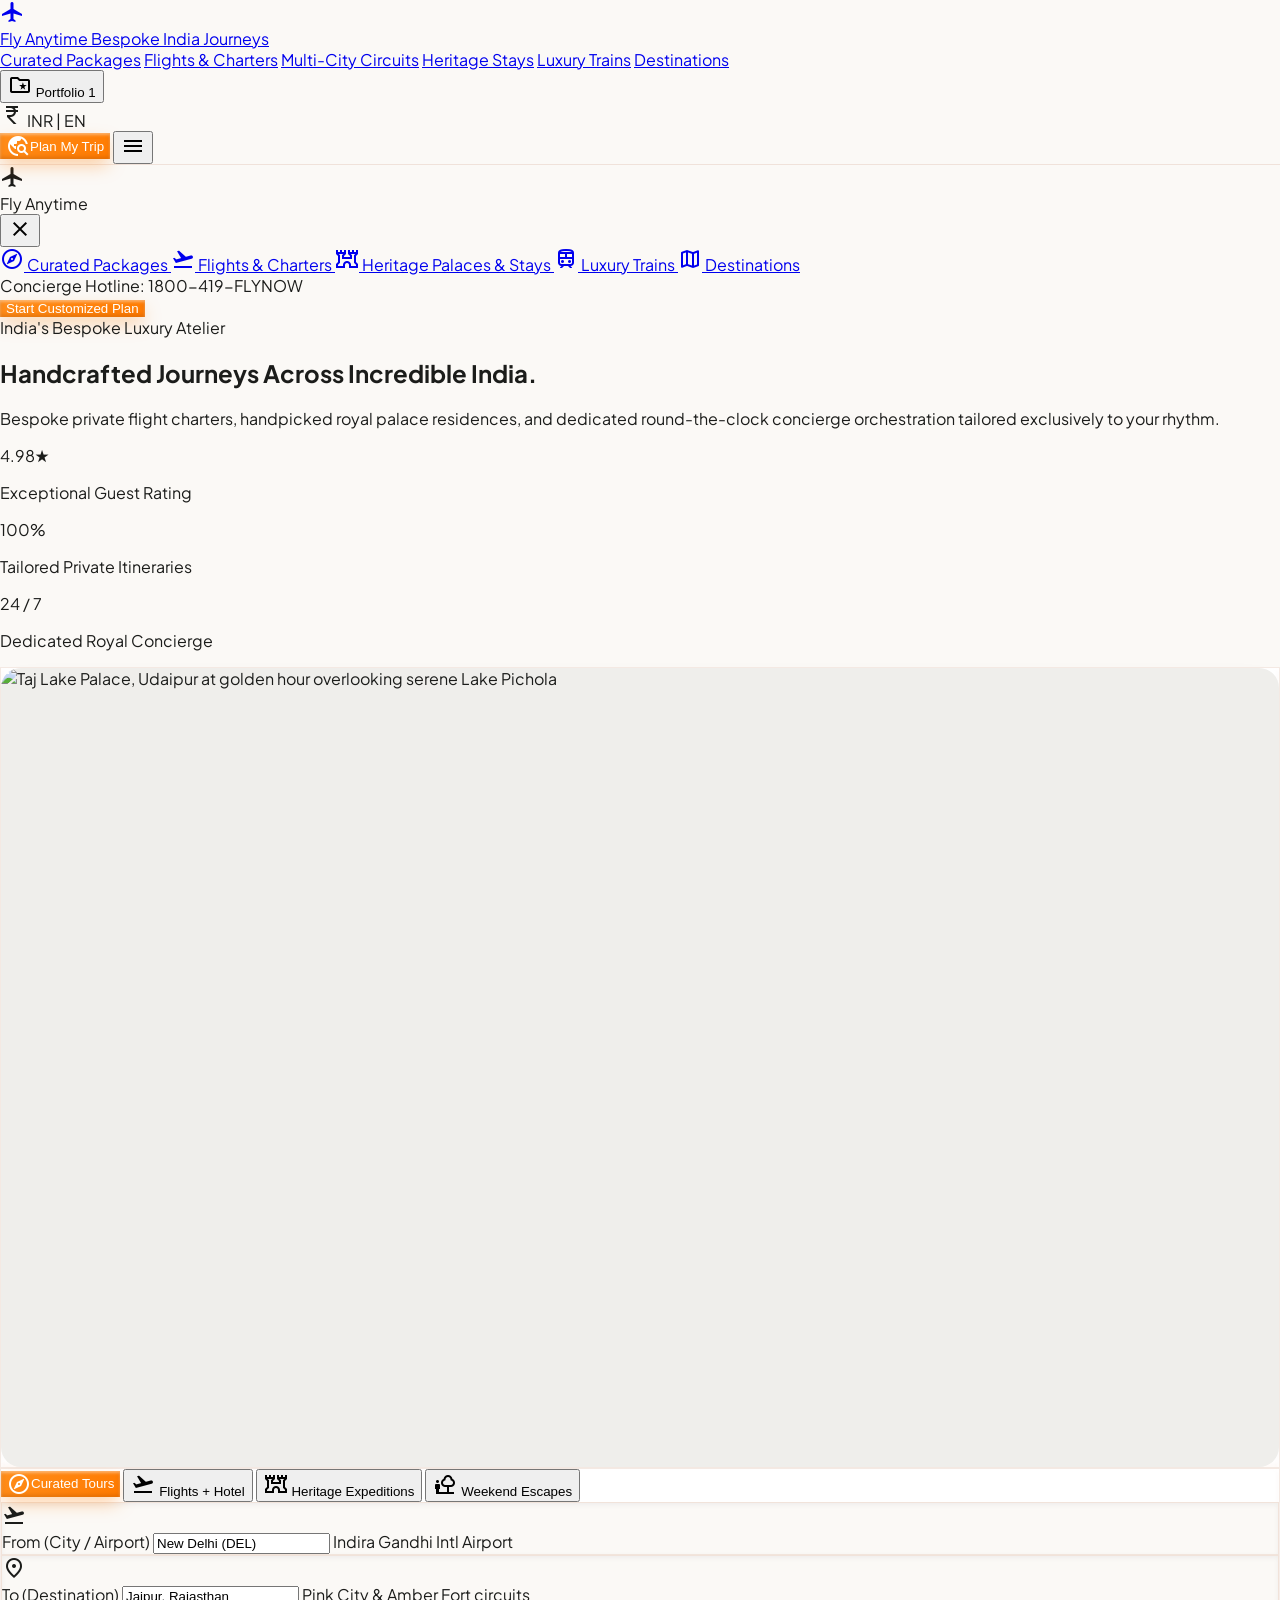
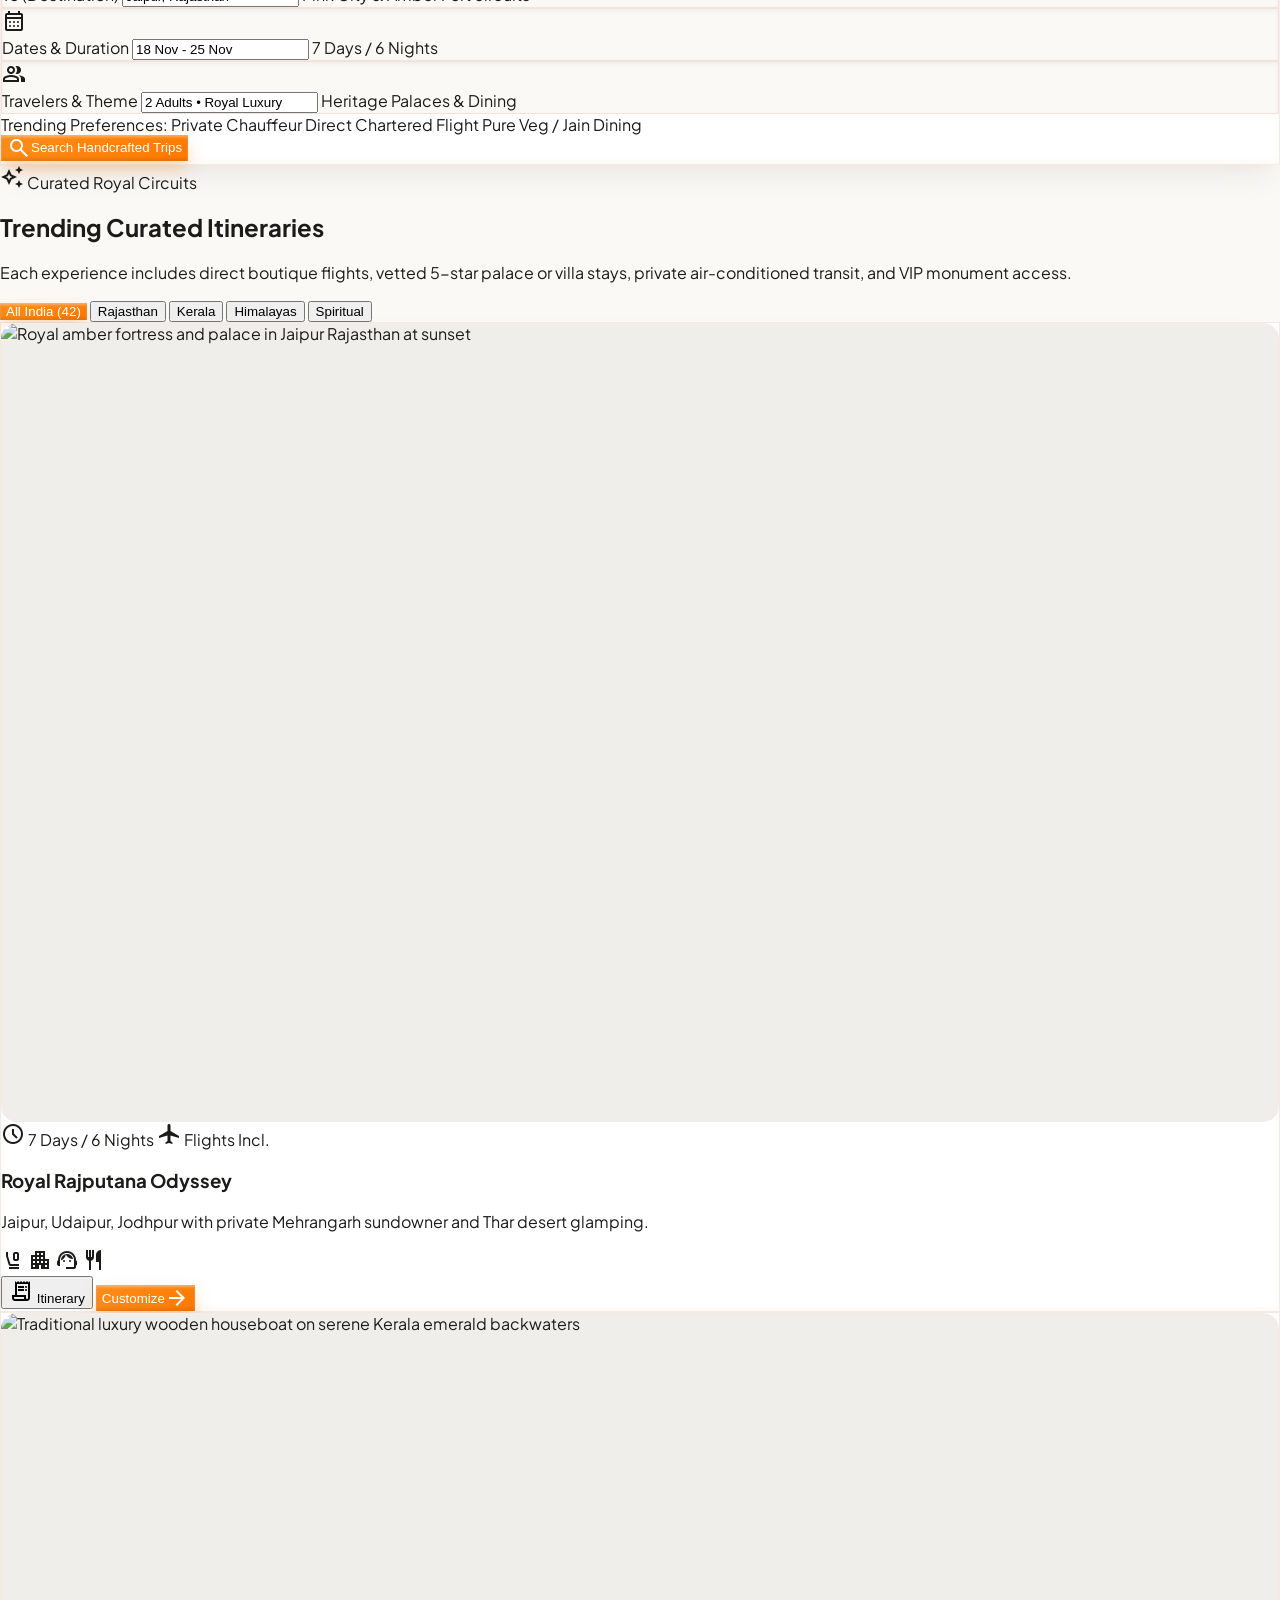
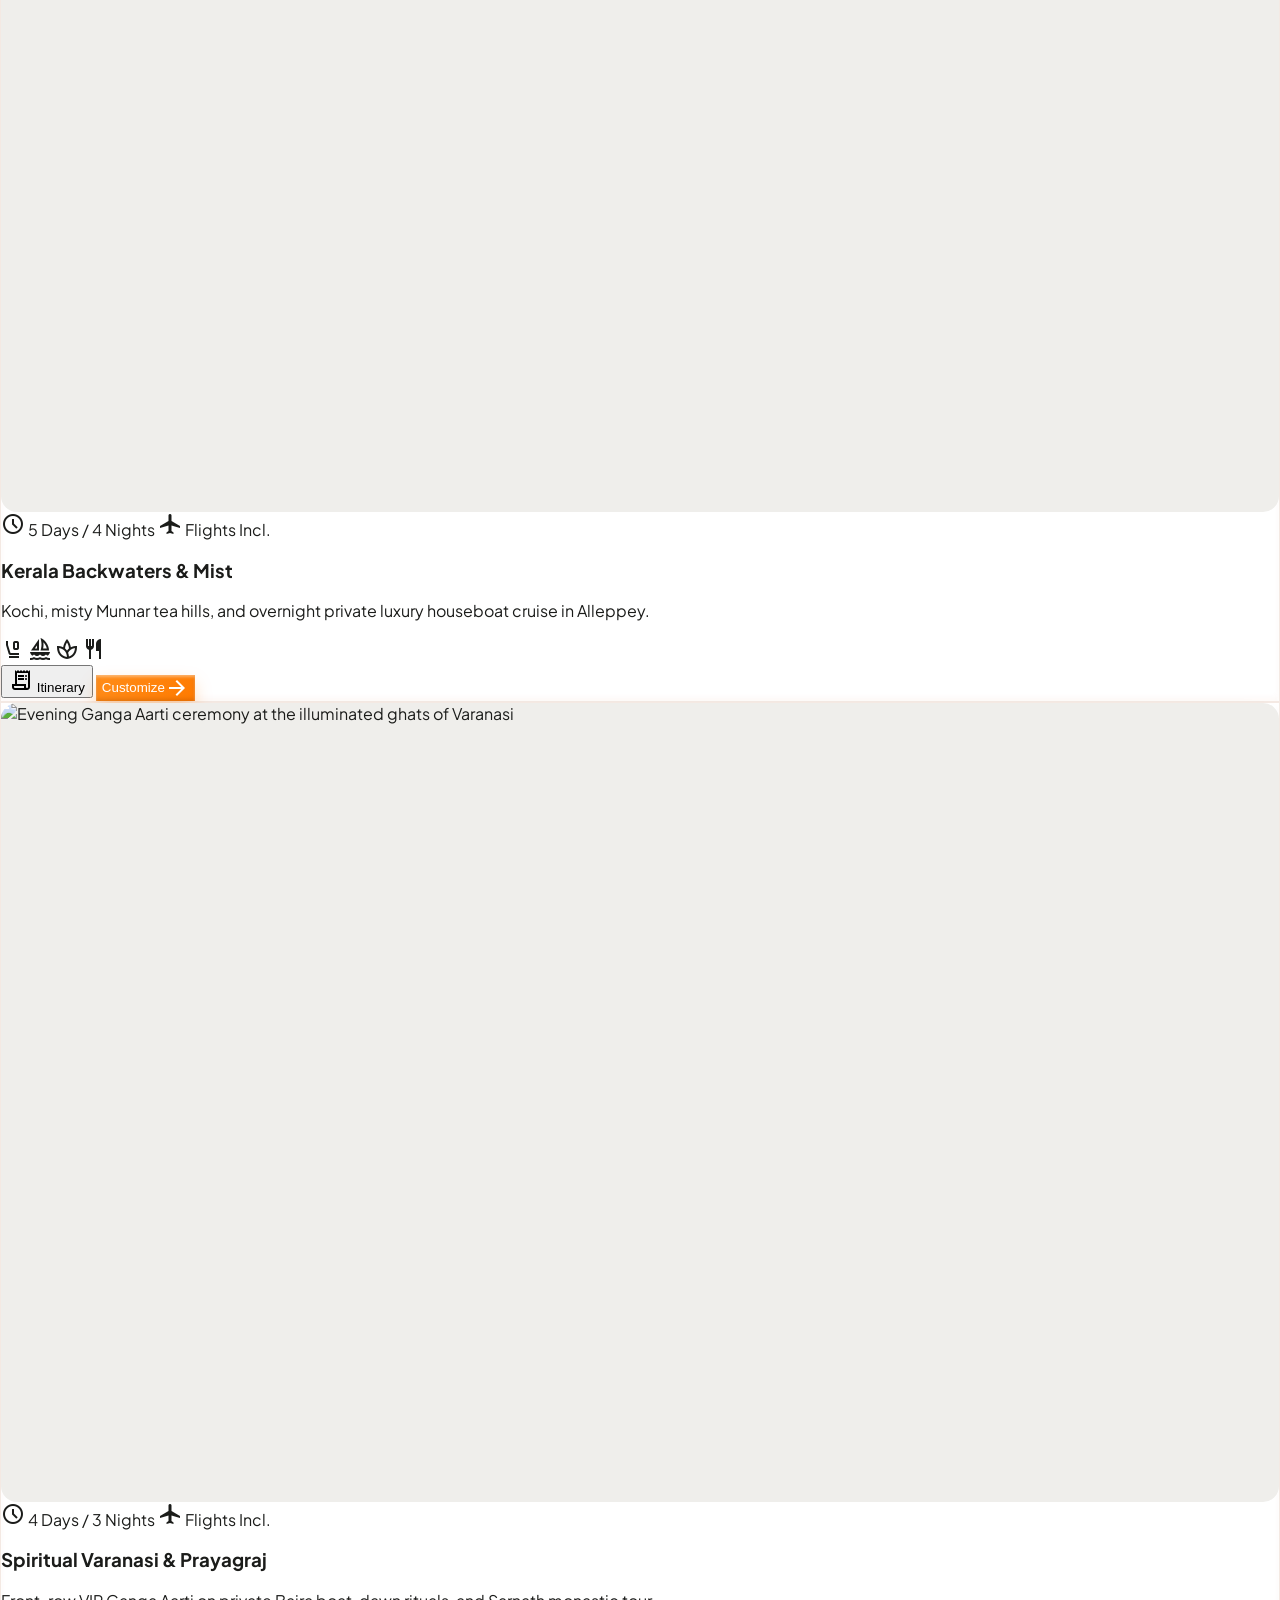
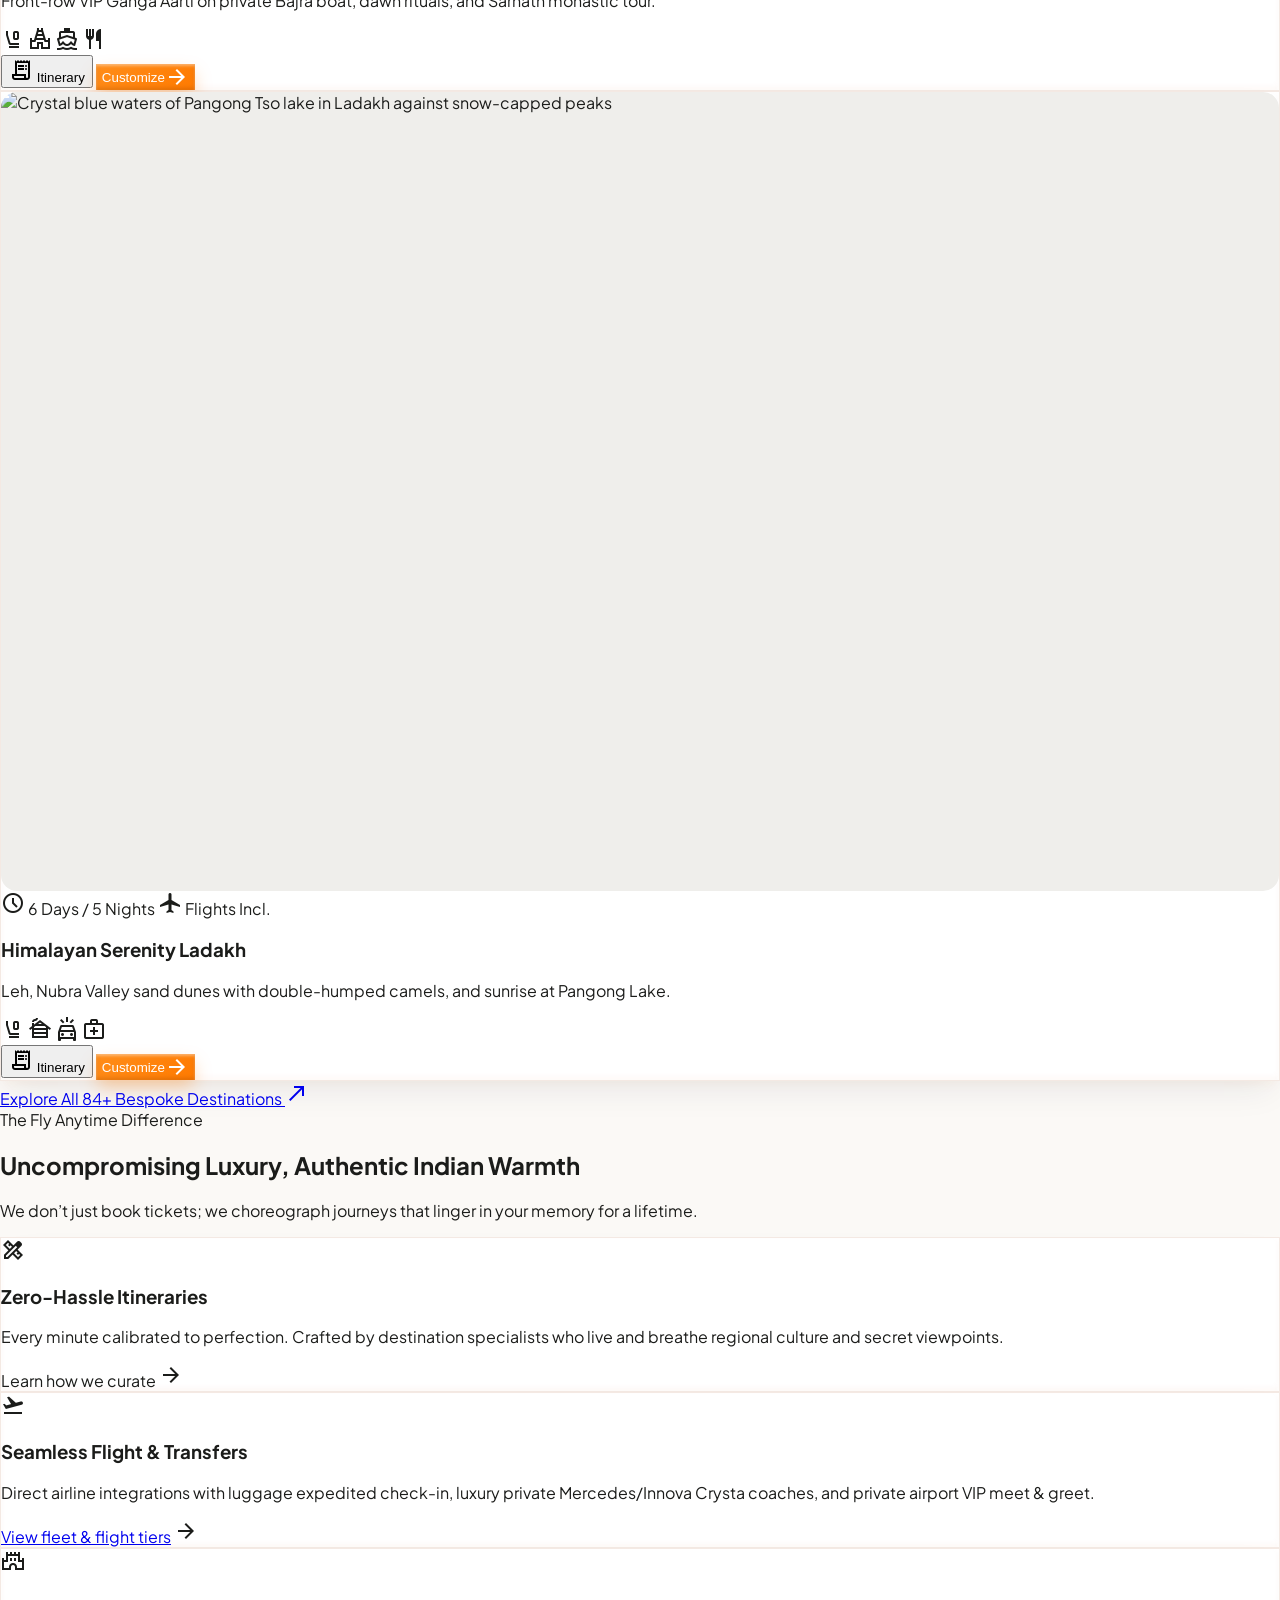
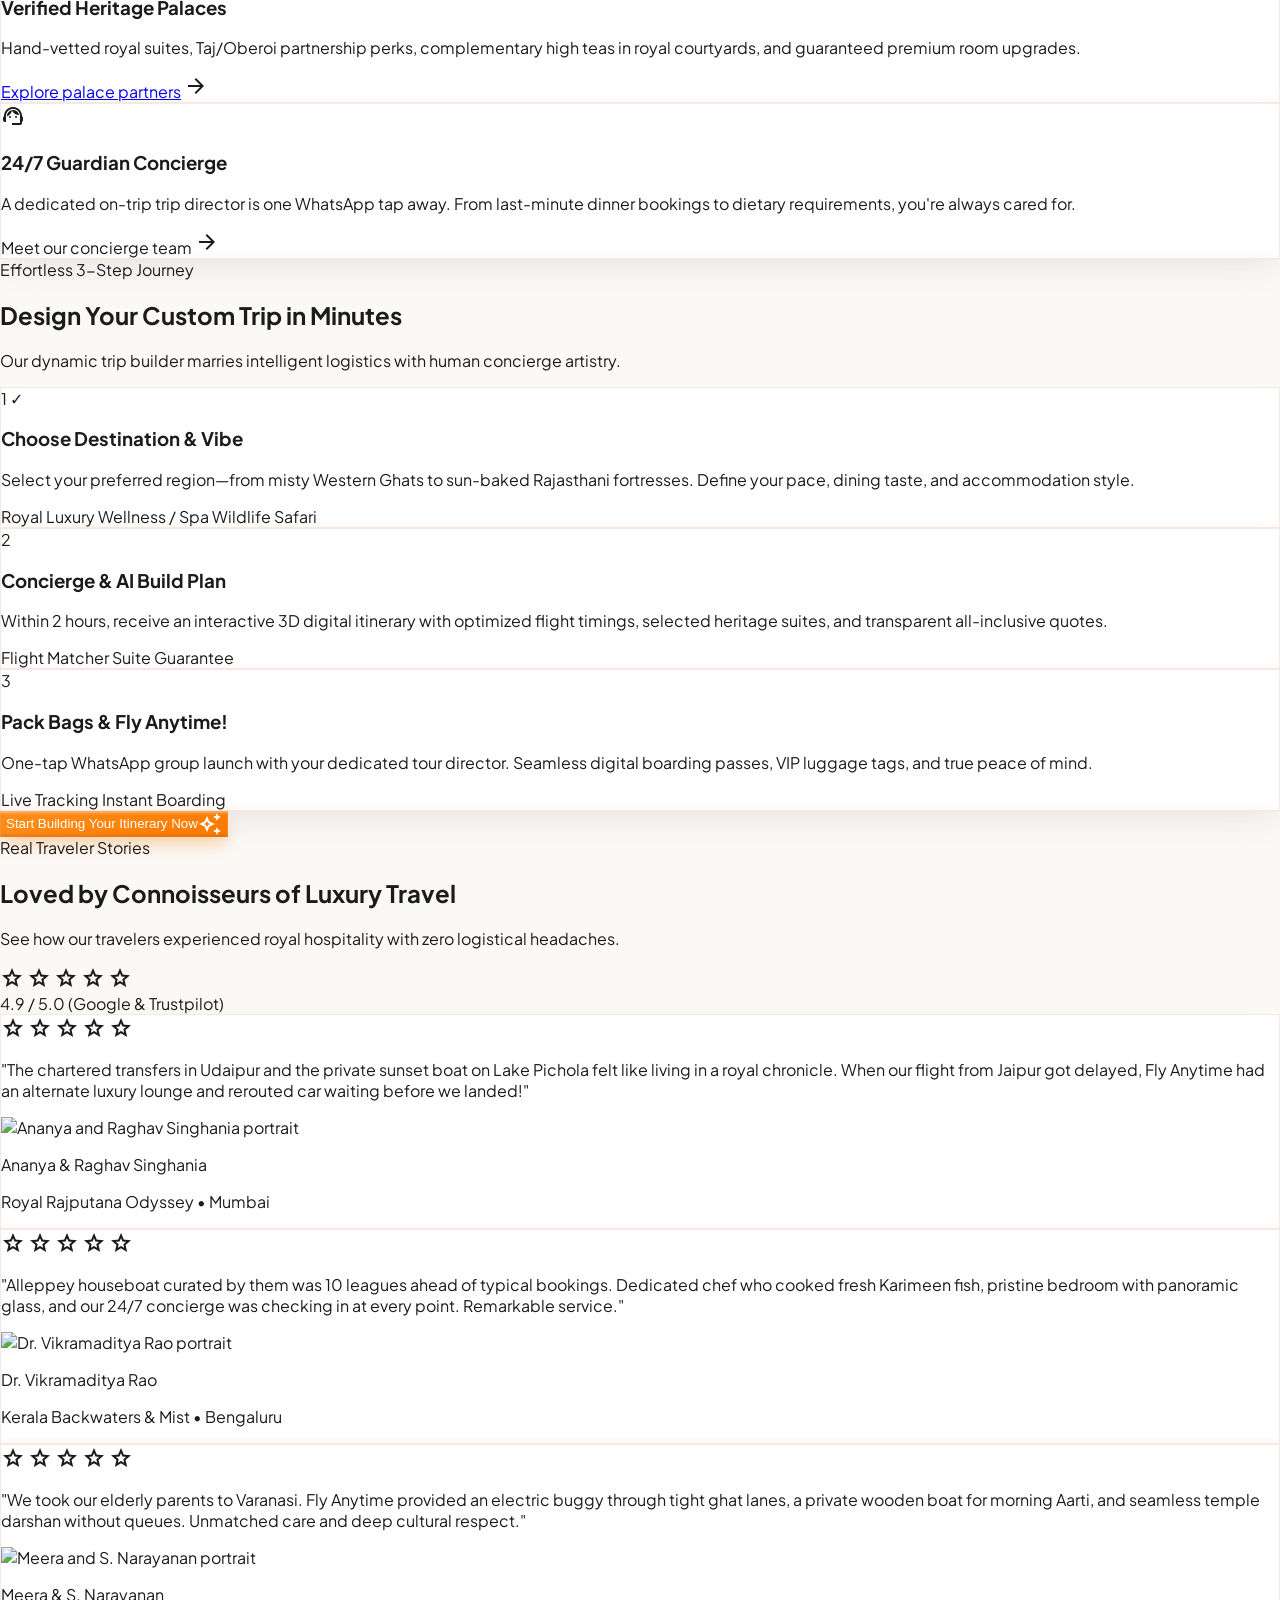
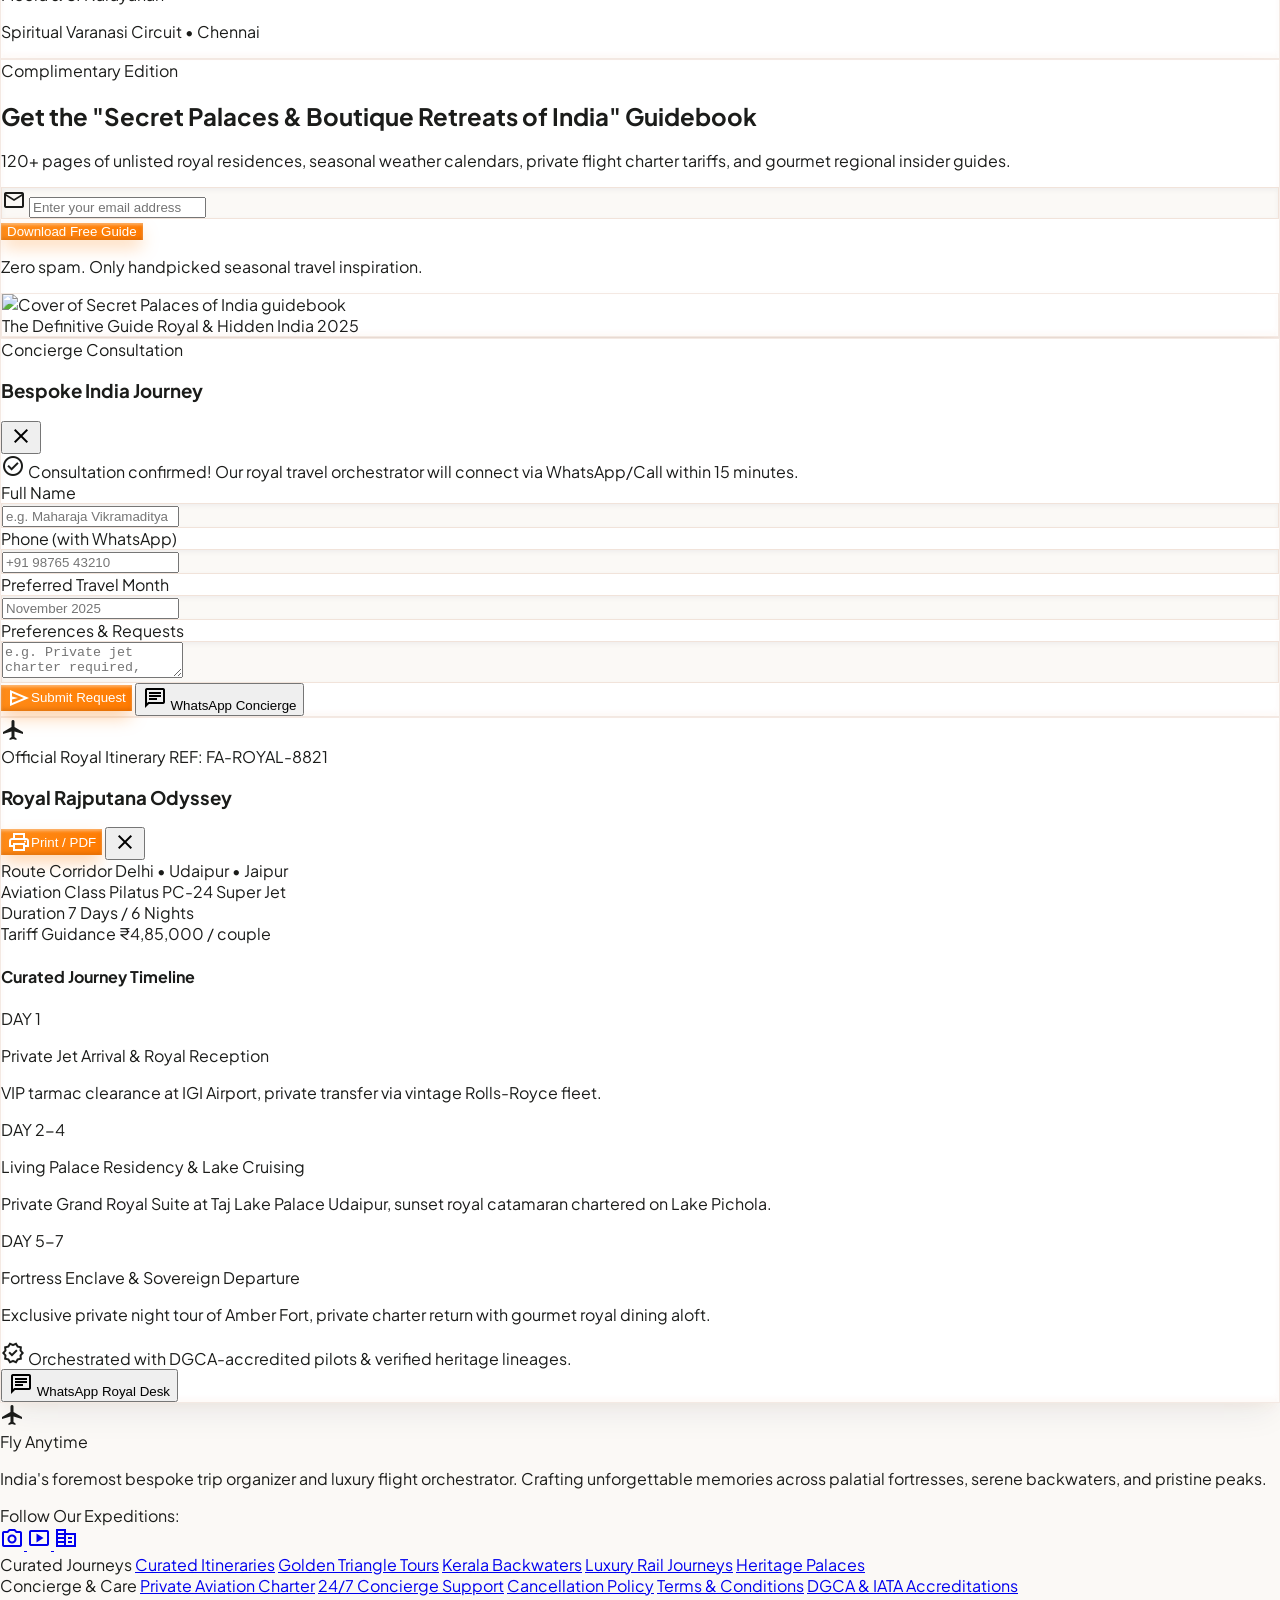
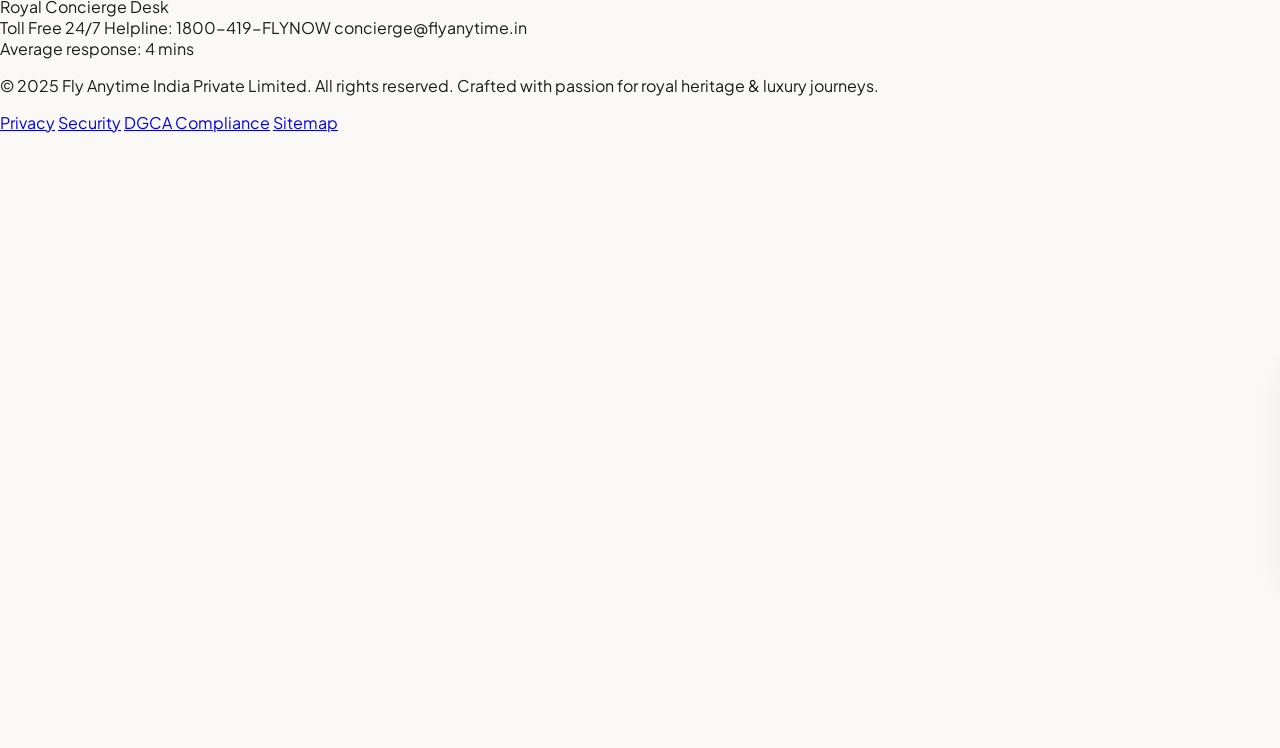
==== commit 1e354ae9: "feat(phase-5): implement interactive multi-city flight circuit builder" ====
--- a/index.html
+++ b/index.html
@@ -103,9 +103,10 @@
       </a>
 
       <!-- Desktop Navigation Links -->
-      <nav class="hidden lg:flex items-center gap-7">
+      <nav class="hidden lg:flex items-center gap-6">
         <a class="text-primary font-bold border-b-2 border-primary pb-1" href="index.html">Curated Packages</a>
         <a class="text-on-surface-variant hover:text-primary transition-colors text-sm font-semibold" href="flights.html">Flights & Charters</a>
+        <a class="text-on-surface-variant hover:text-primary transition-colors text-sm font-semibold" href="flights.html#multiCityCircuitSection">Multi-City Circuits</a>
         <a class="text-on-surface-variant hover:text-primary transition-colors text-sm font-semibold" href="stays.html">Heritage Stays</a>
         <a class="text-on-surface-variant hover:text-primary transition-colors text-sm font-semibold" href="trains.html">Luxury Trains</a>
         <a class="text-on-surface-variant hover:text-primary transition-colors text-sm font-semibold" href="destinations.html">Destinations</a>
--- a/css/styles.css
+++ b/css/styles.css
@@ -418,3 +418,52 @@
   0%, 100% { opacity: 1; transform: scale(1); }
   50% { opacity: 0.7; transform: scale(1.15); }
 }
+
+/* ==========================================================================
+   MULTI-CITY FLIGHT CIRCUIT STEPPER ANIMATIONS
+   ========================================================================== */
+.circuit-stepper-container {
+  position: relative;
+  display: flex;
+  align-items: center;
+  justify-content: space-between;
+}
+
+.circuit-step-line {
+  position: absolute;
+  top: 50%;
+  left: 0;
+  right: 0;
+  height: 3px;
+  background: linear-gradient(90deg, #ff7a00 0%, #243756 100%);
+  z-index: 1;
+  transform: translateY(-50%);
+}
+
+.circuit-stepper-node {
+  position: relative;
+  z-index: 2;
+  transition: all 0.3s cubic-bezier(0.16, 1, 0.3, 1);
+}
+
+.circuit-stepper-node:hover {
+  transform: scale(1.15);
+}
+
+.circuit-pulse-ring {
+  position: absolute;
+  inset: -6px;
+  border-radius: 9999px;
+  border: 2px solid rgba(255, 122, 0, 0.6);
+  animation: circuitPulse 2s cubic-bezier(0.4, 0, 0.6, 1) infinite;
+}
+
+@keyframes circuitPulse {
+  0% { transform: scale(0.9); opacity: 1; }
+  100% { transform: scale(1.5); opacity: 0; }
+}
+
+.circuit-card-active {
+  border-color: #ff7a00 !important;
+  box-shadow: 0 10px 25px -3px rgba(255, 122, 0, 0.18), inset 0 1px 2px rgba(255, 255, 255, 0.8) !important;
+}
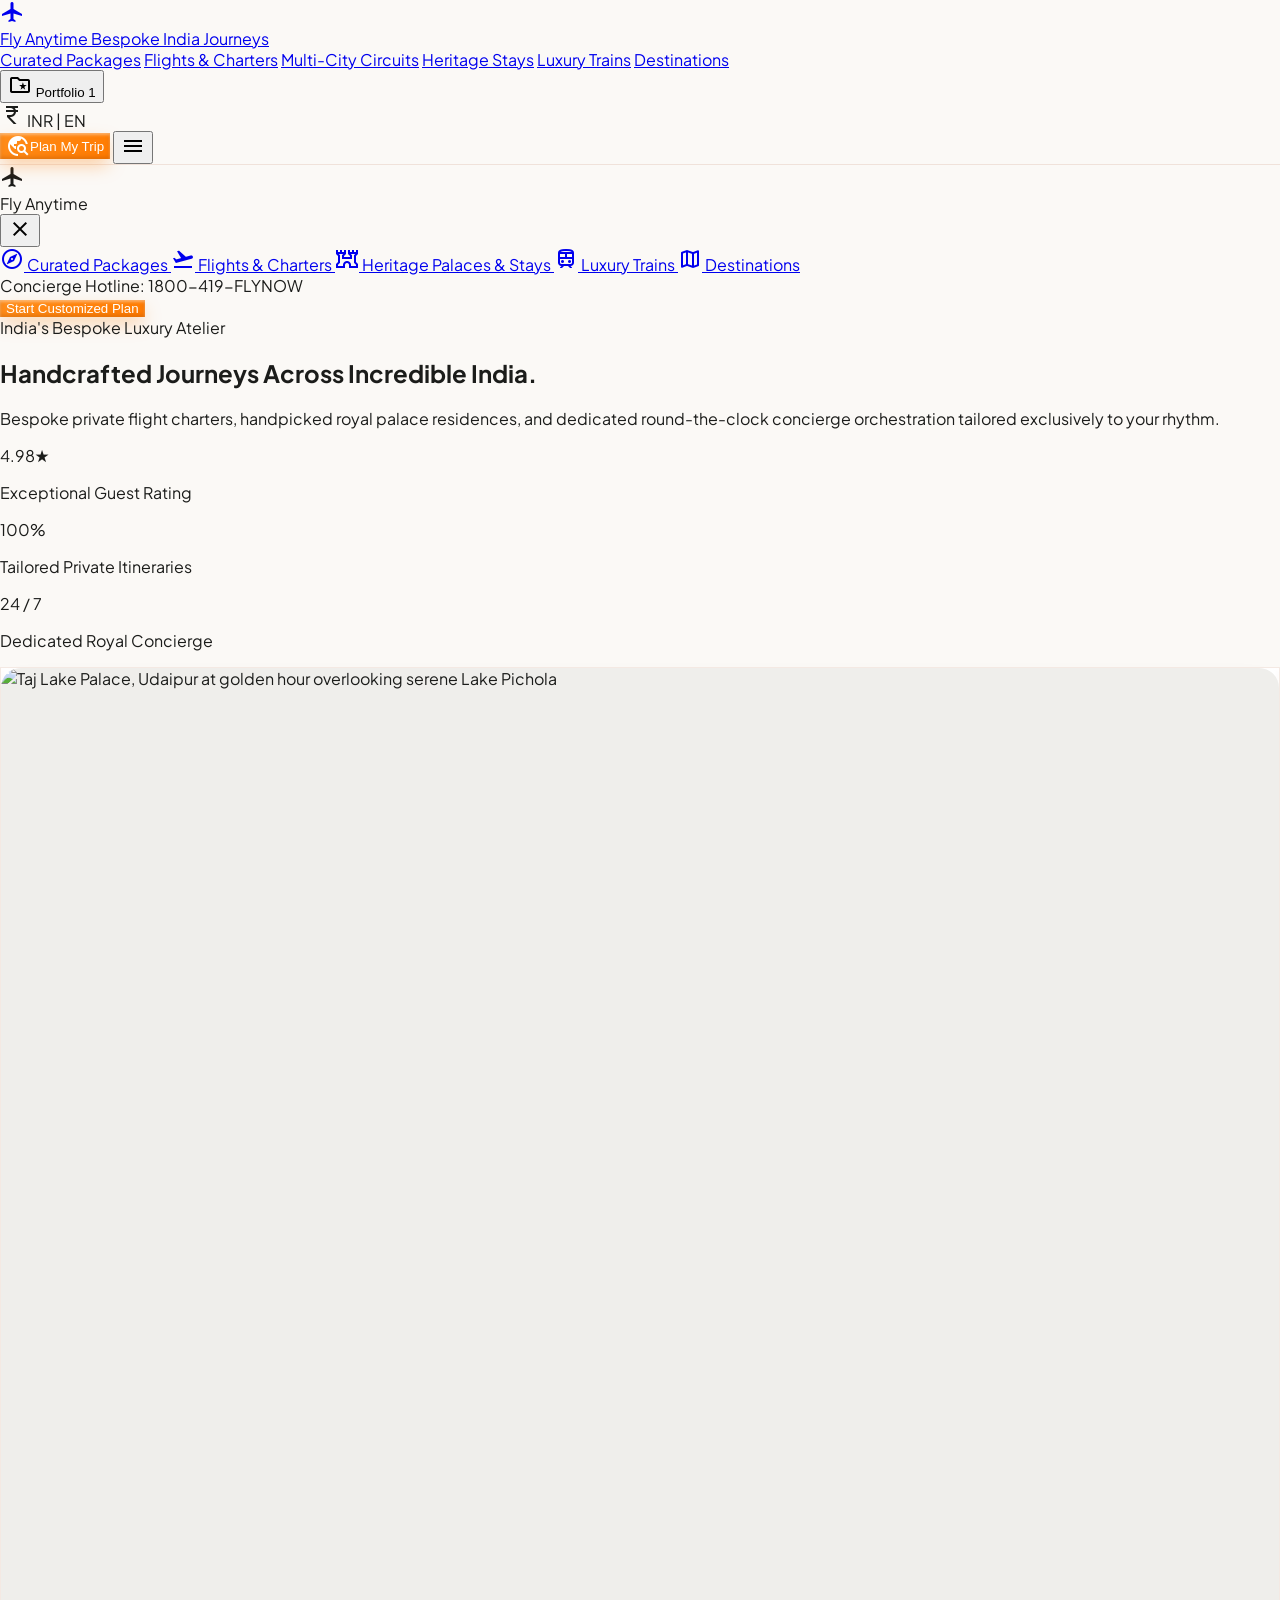
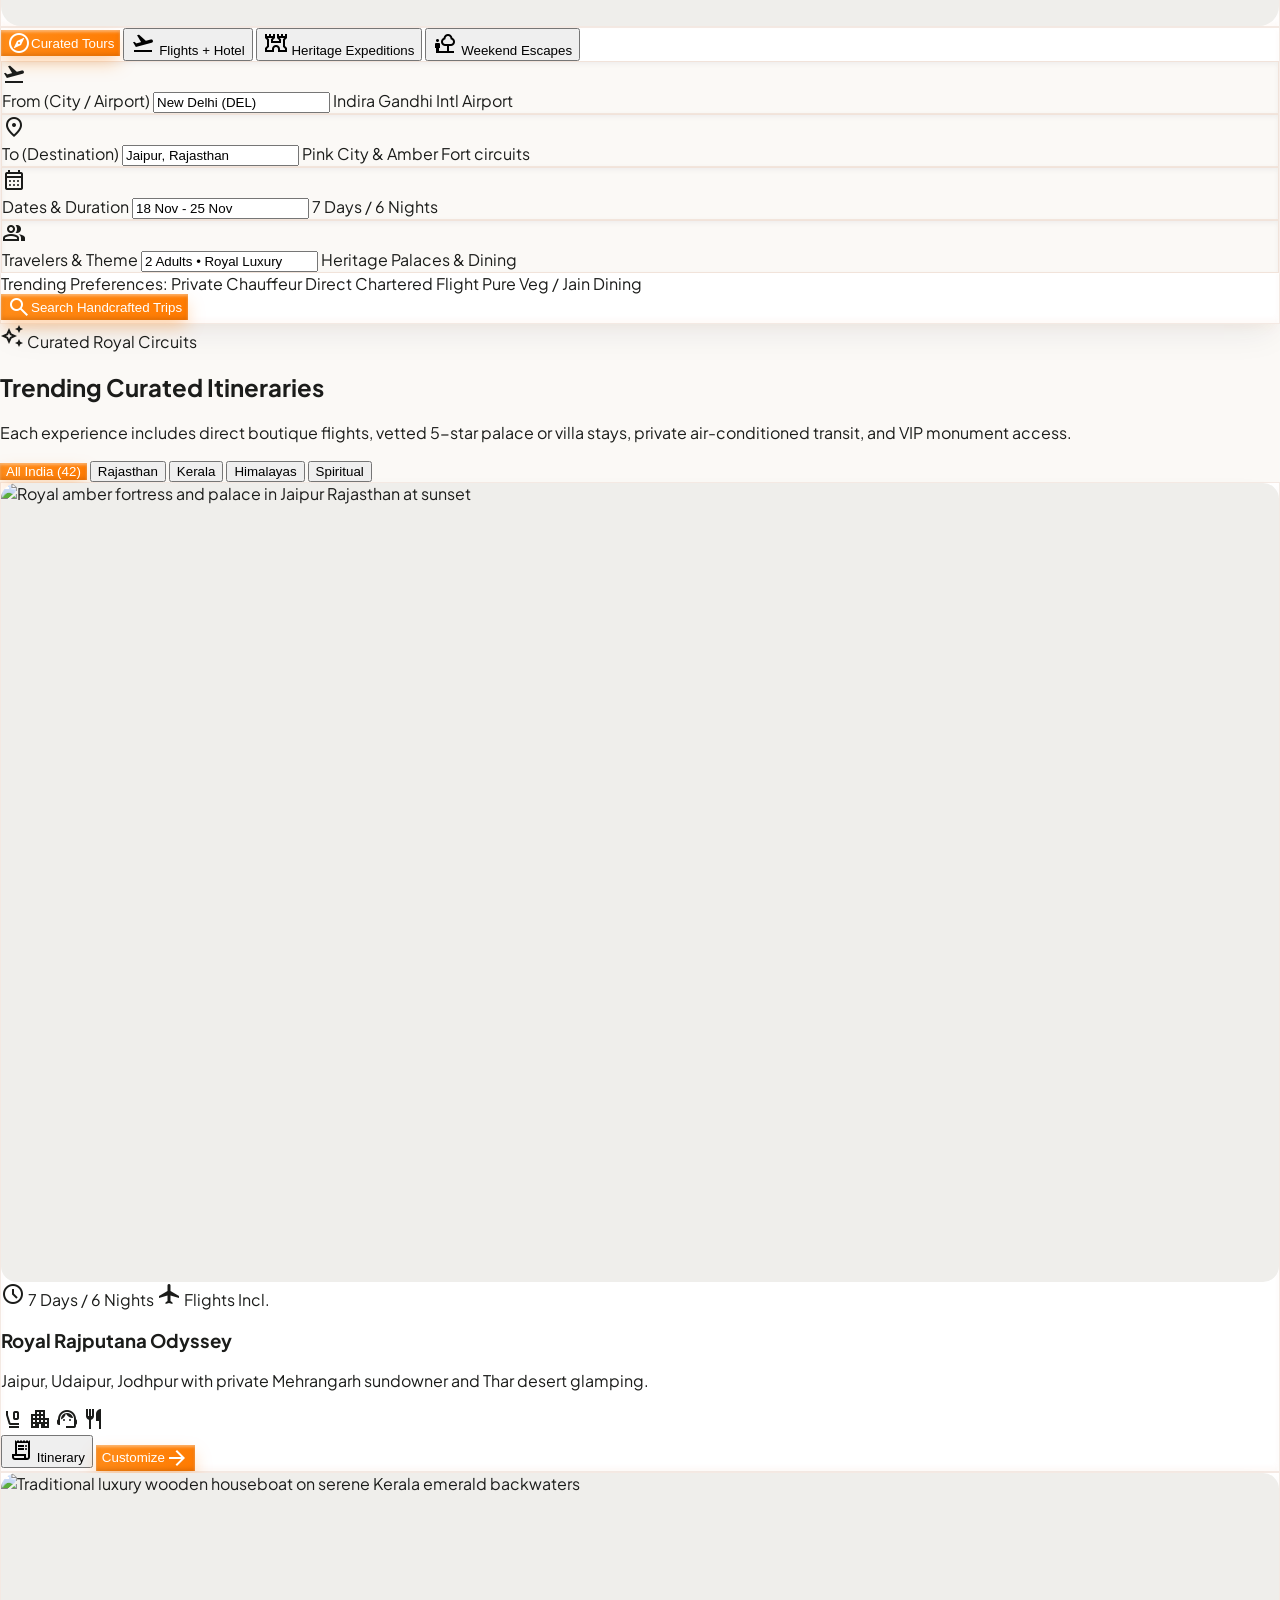
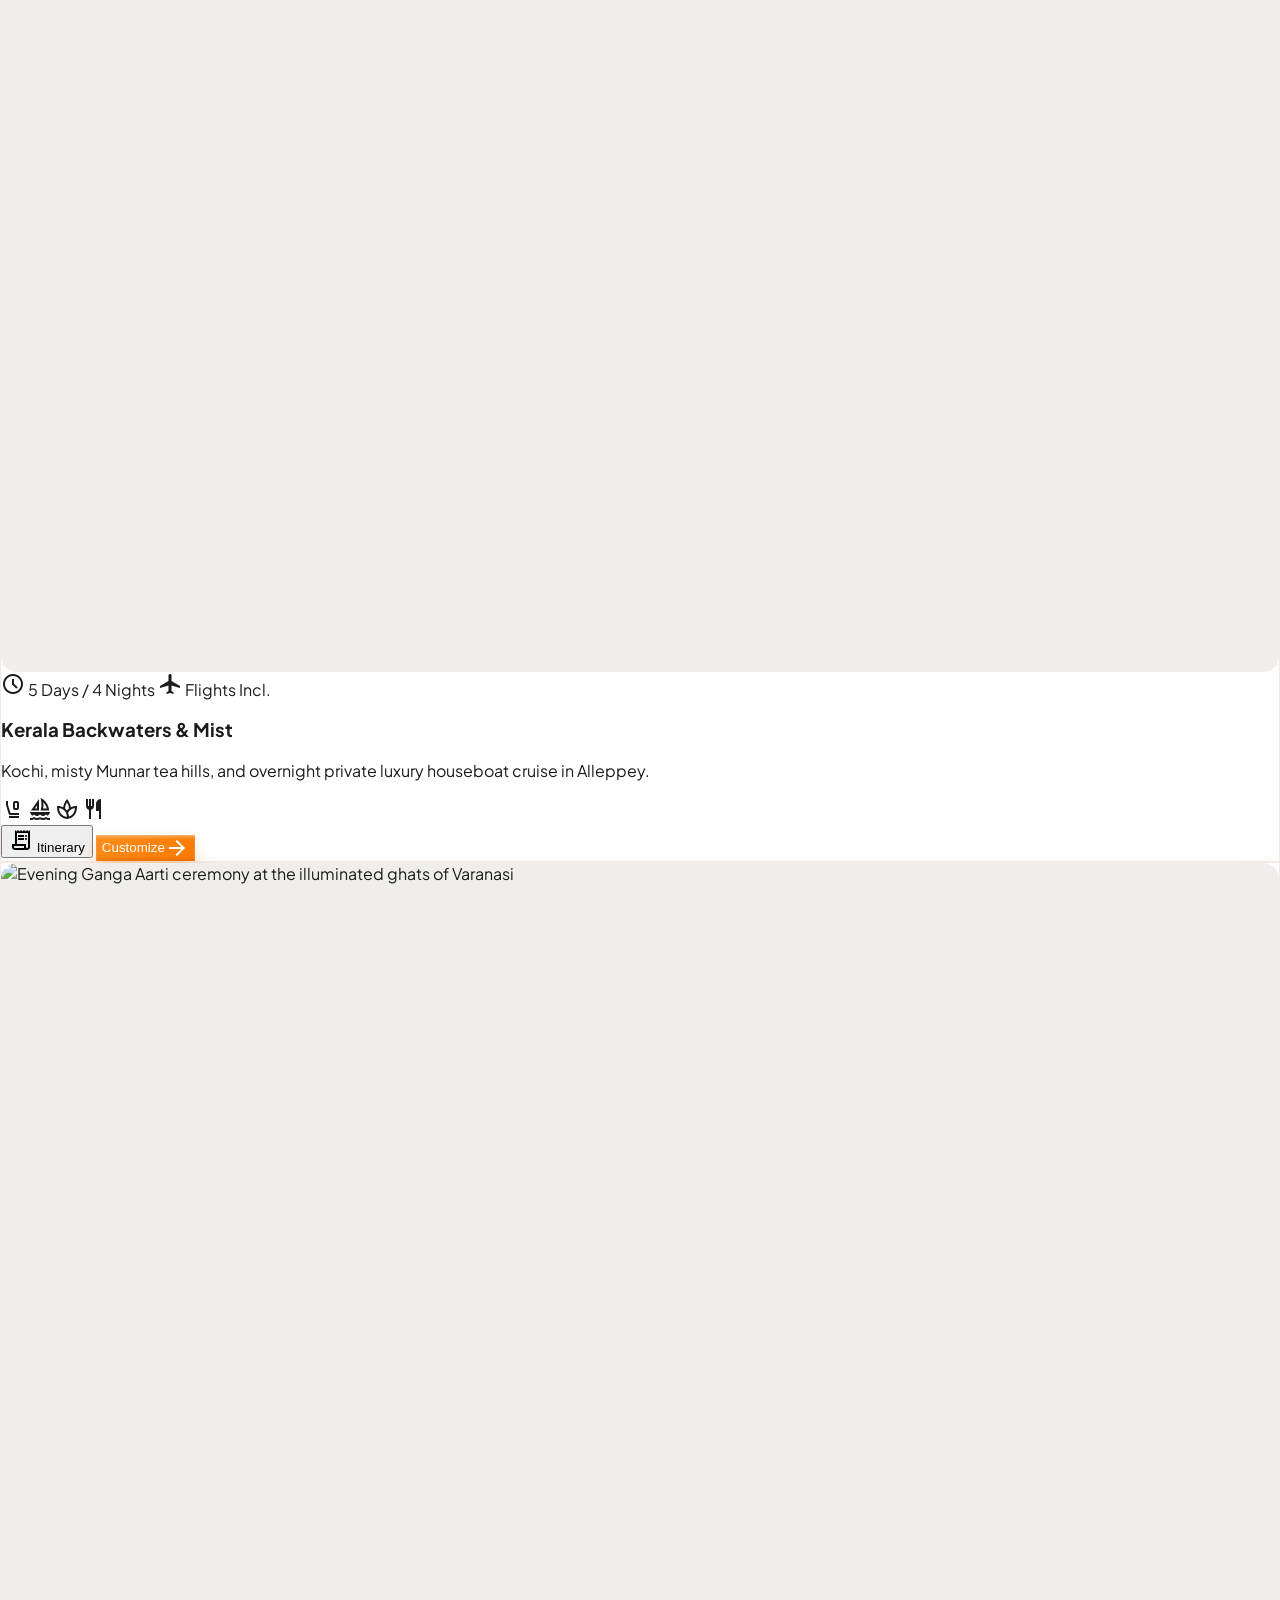
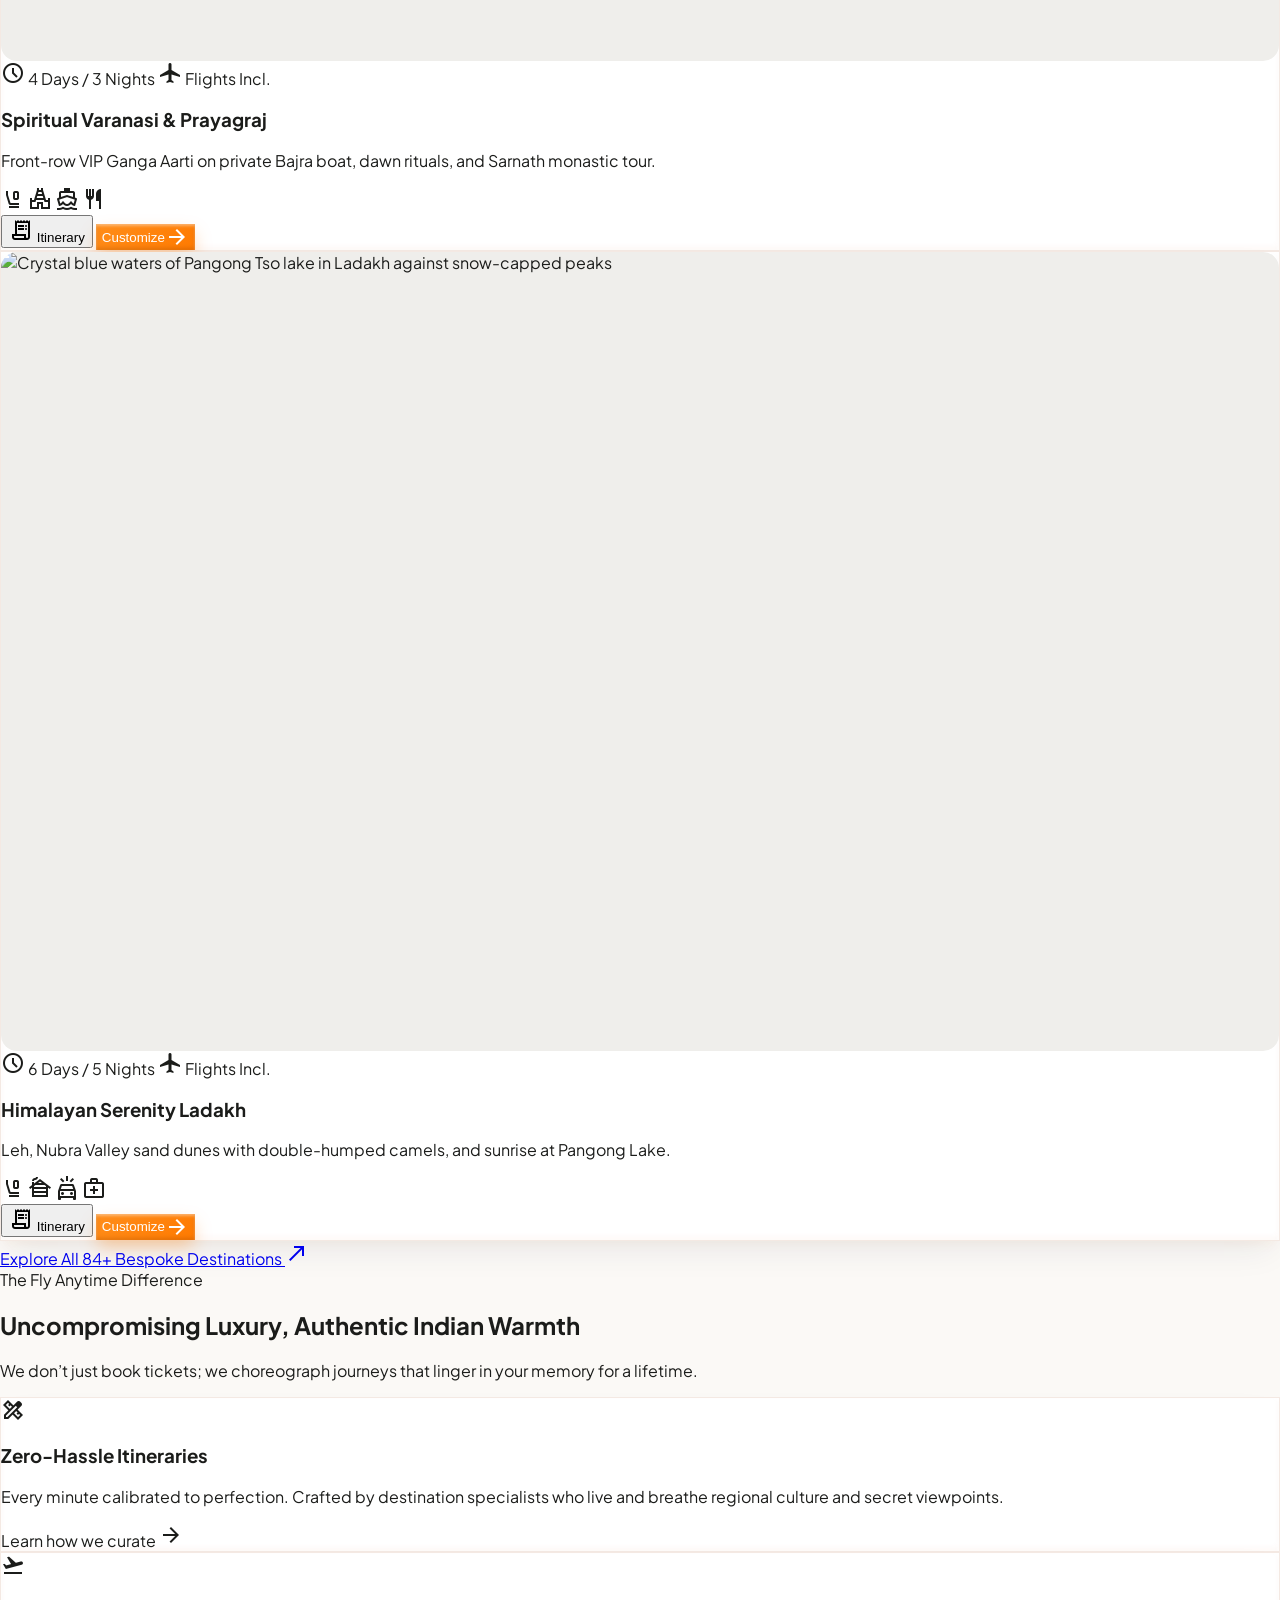
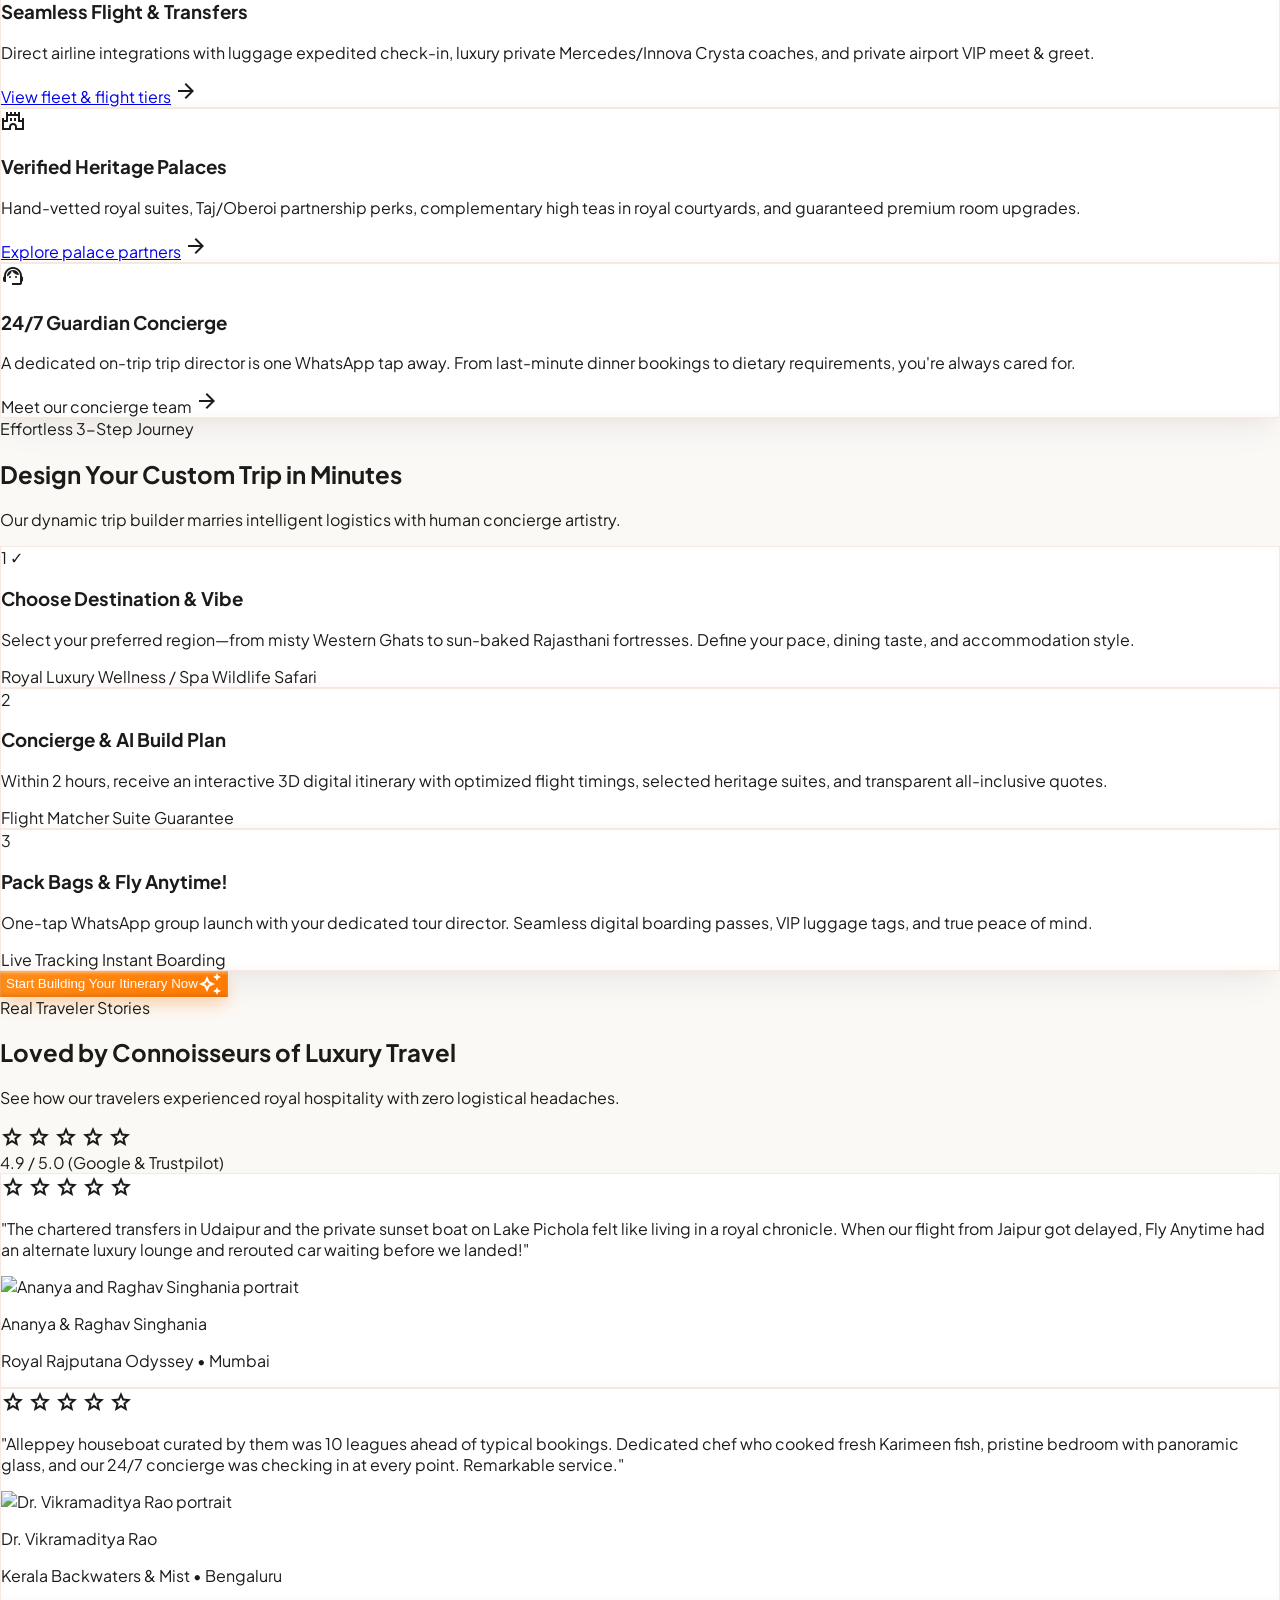
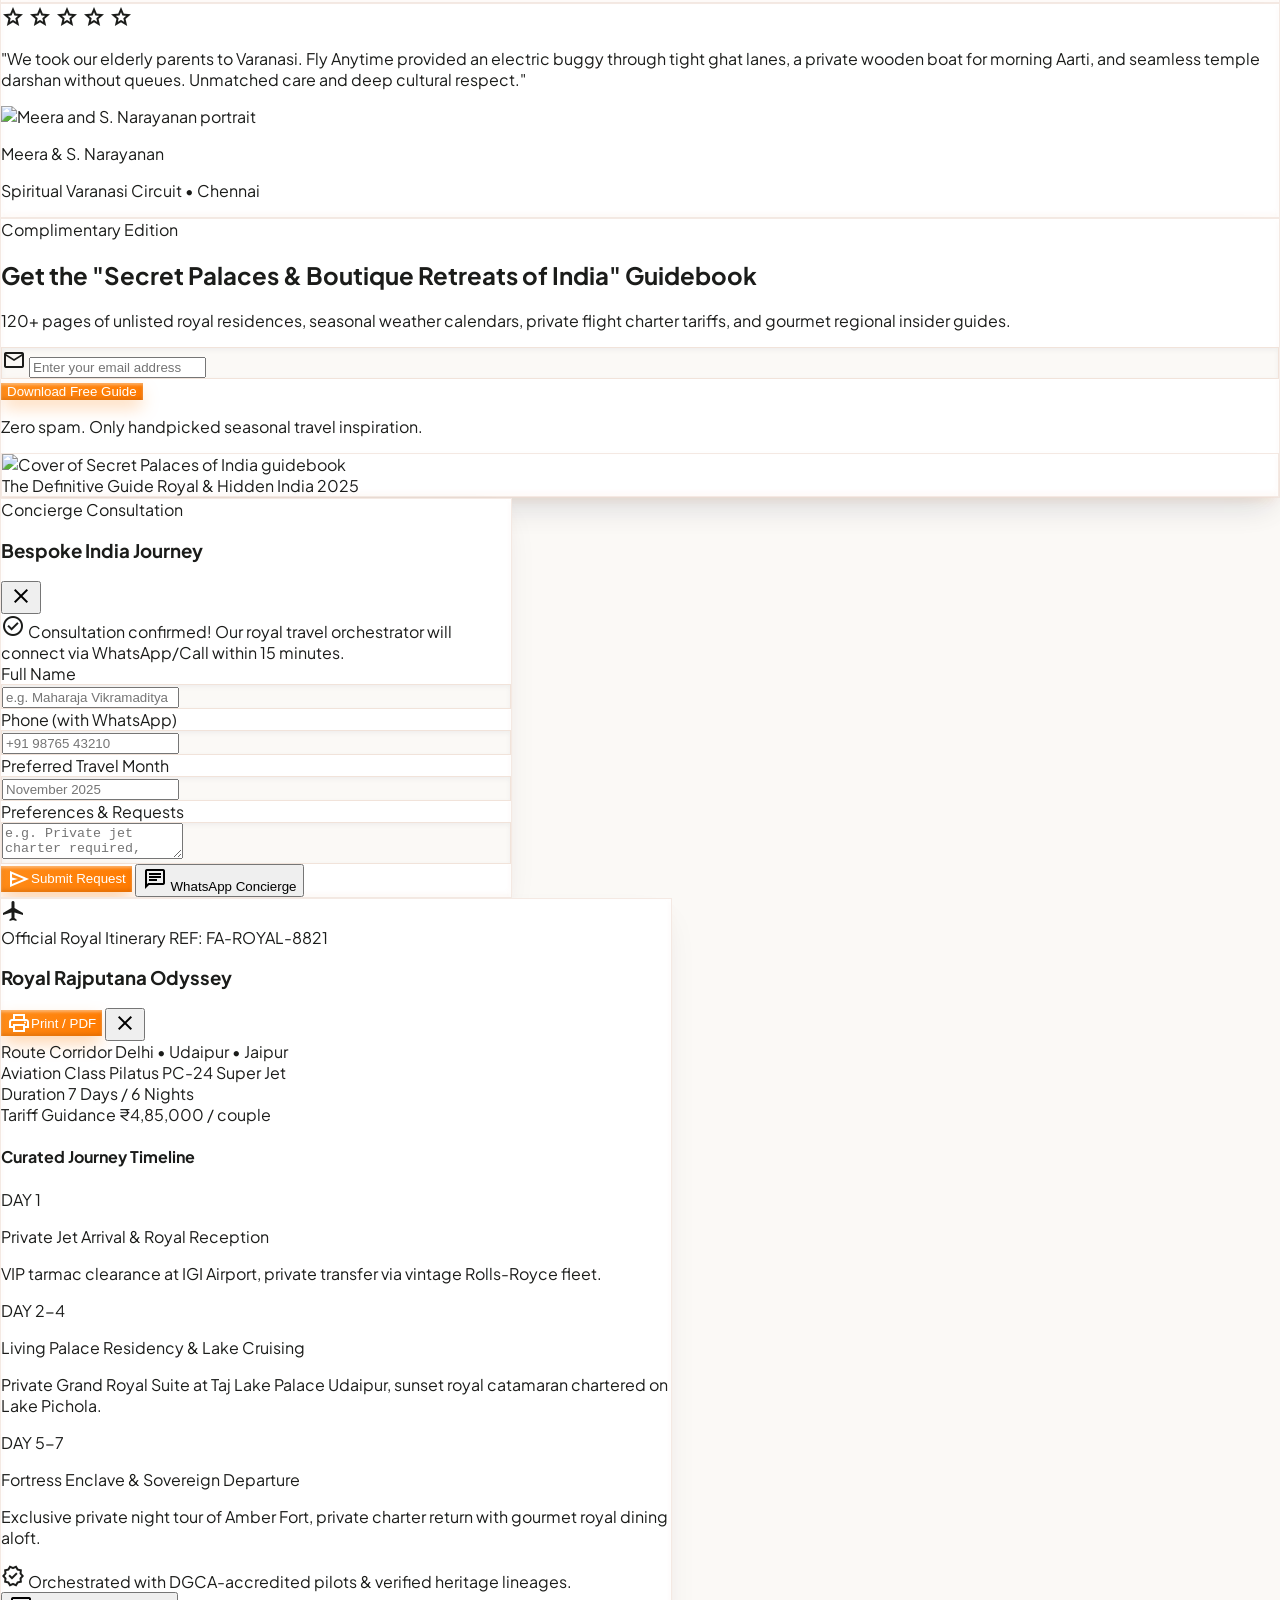
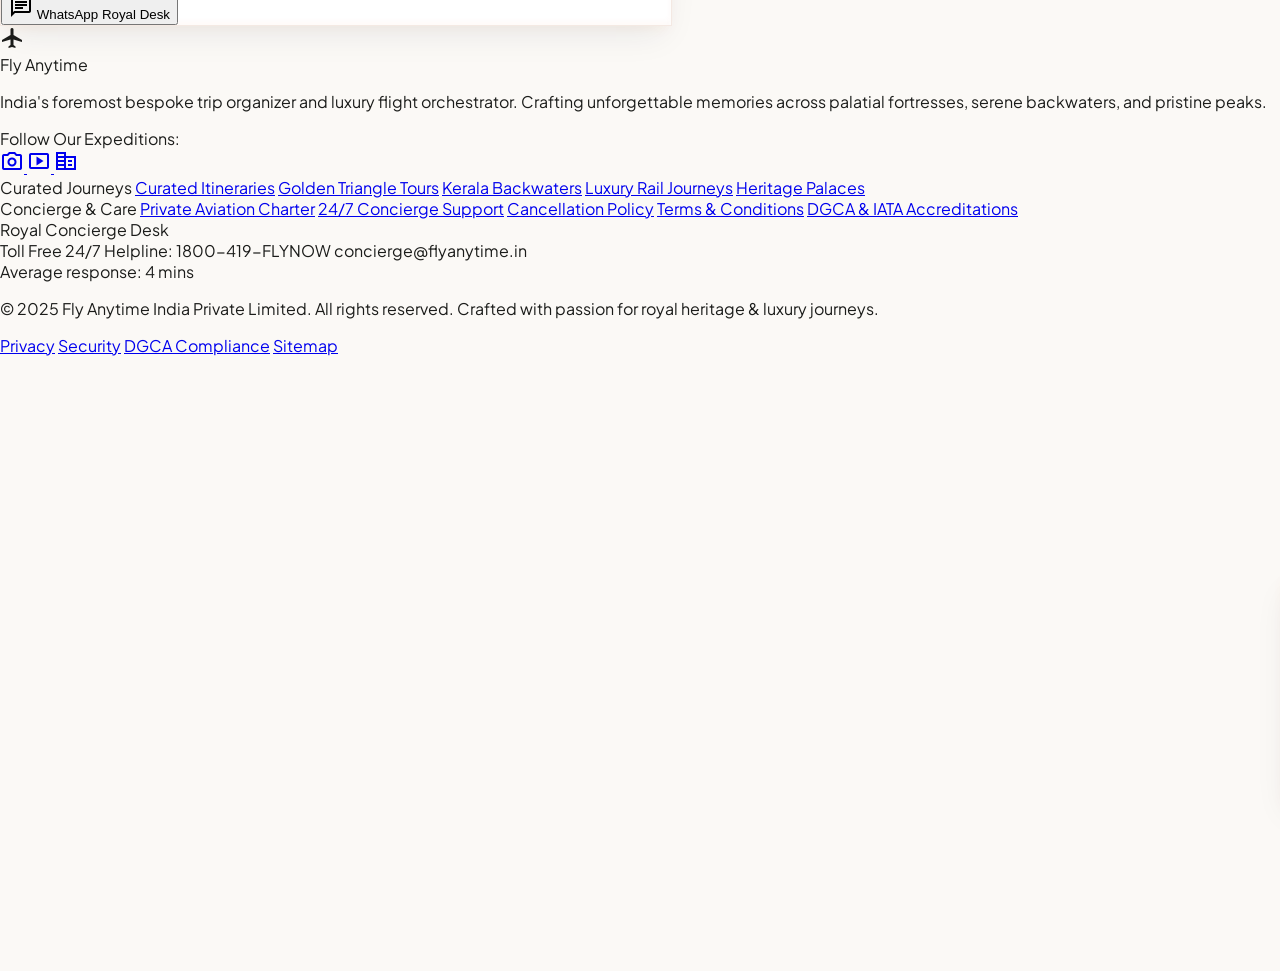
==== commit 317937a2: "feat(phase-6): harden pan-device responsiveness, image containers, and mobile ergonomics" ====
--- a/index.html
+++ b/index.html
@@ -929,7 +929,7 @@
 
   <!-- INTERACTIVE TRIP PLANNING MODAL -->
   <div id="planTripModal" class="fixed inset-0 z-50 bg-black/60 backdrop-blur-sm flex items-center justify-center p-4 hidden">
-    <div class="clay-card bg-surface-bright rounded-3xl max-w-lg w-full p-6 sm:p-8 border border-outline-variant/40 shadow-2xl relative">
+    <div class="modal-dialog-responsive clay-card bg-surface-bright rounded-3xl p-5 sm:p-8 border border-outline-variant/40 shadow-2xl relative my-auto">
       <div class="flex items-center justify-between pb-4 border-b border-outline-variant/20">
         <div>
           <span class="text-[10px] font-bold uppercase tracking-wider text-primary bg-primary-fixed/50 px-2.5 py-0.5 rounded-full">Concierge Consultation</span>
@@ -991,7 +991,7 @@
 
   <!-- LUXURY DIGITAL ITINERARY & BROCHURE MODAL -->
   <div id="itineraryVoucherModal" class="fixed inset-0 z-50 bg-black/70 backdrop-blur-md flex items-center justify-center p-3 sm:p-6 hidden overflow-y-auto">
-    <div class="itinerary-printable-voucher clay-card bg-surface-bright rounded-3xl max-w-2xl w-full p-6 sm:p-8 border border-outline-variant/40 shadow-2xl relative my-auto">
+    <div class="modal-dialog-responsive-lg itinerary-printable-voucher clay-card bg-surface-bright rounded-3xl p-5 sm:p-8 border border-outline-variant/40 shadow-2xl relative my-auto">
       
       <!-- Voucher Top Bar (Action Controls) -->
       <div class="flex items-center justify-between pb-4 border-b border-outline-variant/30 print-header">
--- a/css/styles.css
+++ b/css/styles.css
@@ -249,11 +249,18 @@
   background-color: var(--color-surface-container);
 }
 
+@media (min-width: 1024px) {
+  .hero-media-wrap {
+    aspect-ratio: 4 / 3;
+  }
+}
+
 .card-media-wrap {
   position: relative;
   width: 100%;
   aspect-ratio: 16 / 10;
   overflow: hidden;
+  border-radius: var(--radius-lg);
   background-color: var(--color-surface-container);
 }
 
@@ -270,6 +277,24 @@
 .clay-card:hover .responsive-img-cover {
   transform: scale(1.04);
 }
+
+/* Modal Pan-Device Adaptive Sizing & Smooth Touch Scrolling */
+.modal-dialog-responsive {
+  width: 100%;
+  max-width: min(92vw, 32rem);
+  max-height: 88vh;
+  overflow-y: auto;
+  -webkit-overflow-scrolling: touch;
+}
+
+.modal-dialog-responsive-lg {
+  width: 100%;
+  max-width: min(95vw, 42rem);
+  max-height: 90vh;
+  overflow-y: auto;
+  -webkit-overflow-scrolling: touch;
+}
+
 
 /* Custom Scrollbar */
 ::-webkit-scrollbar {
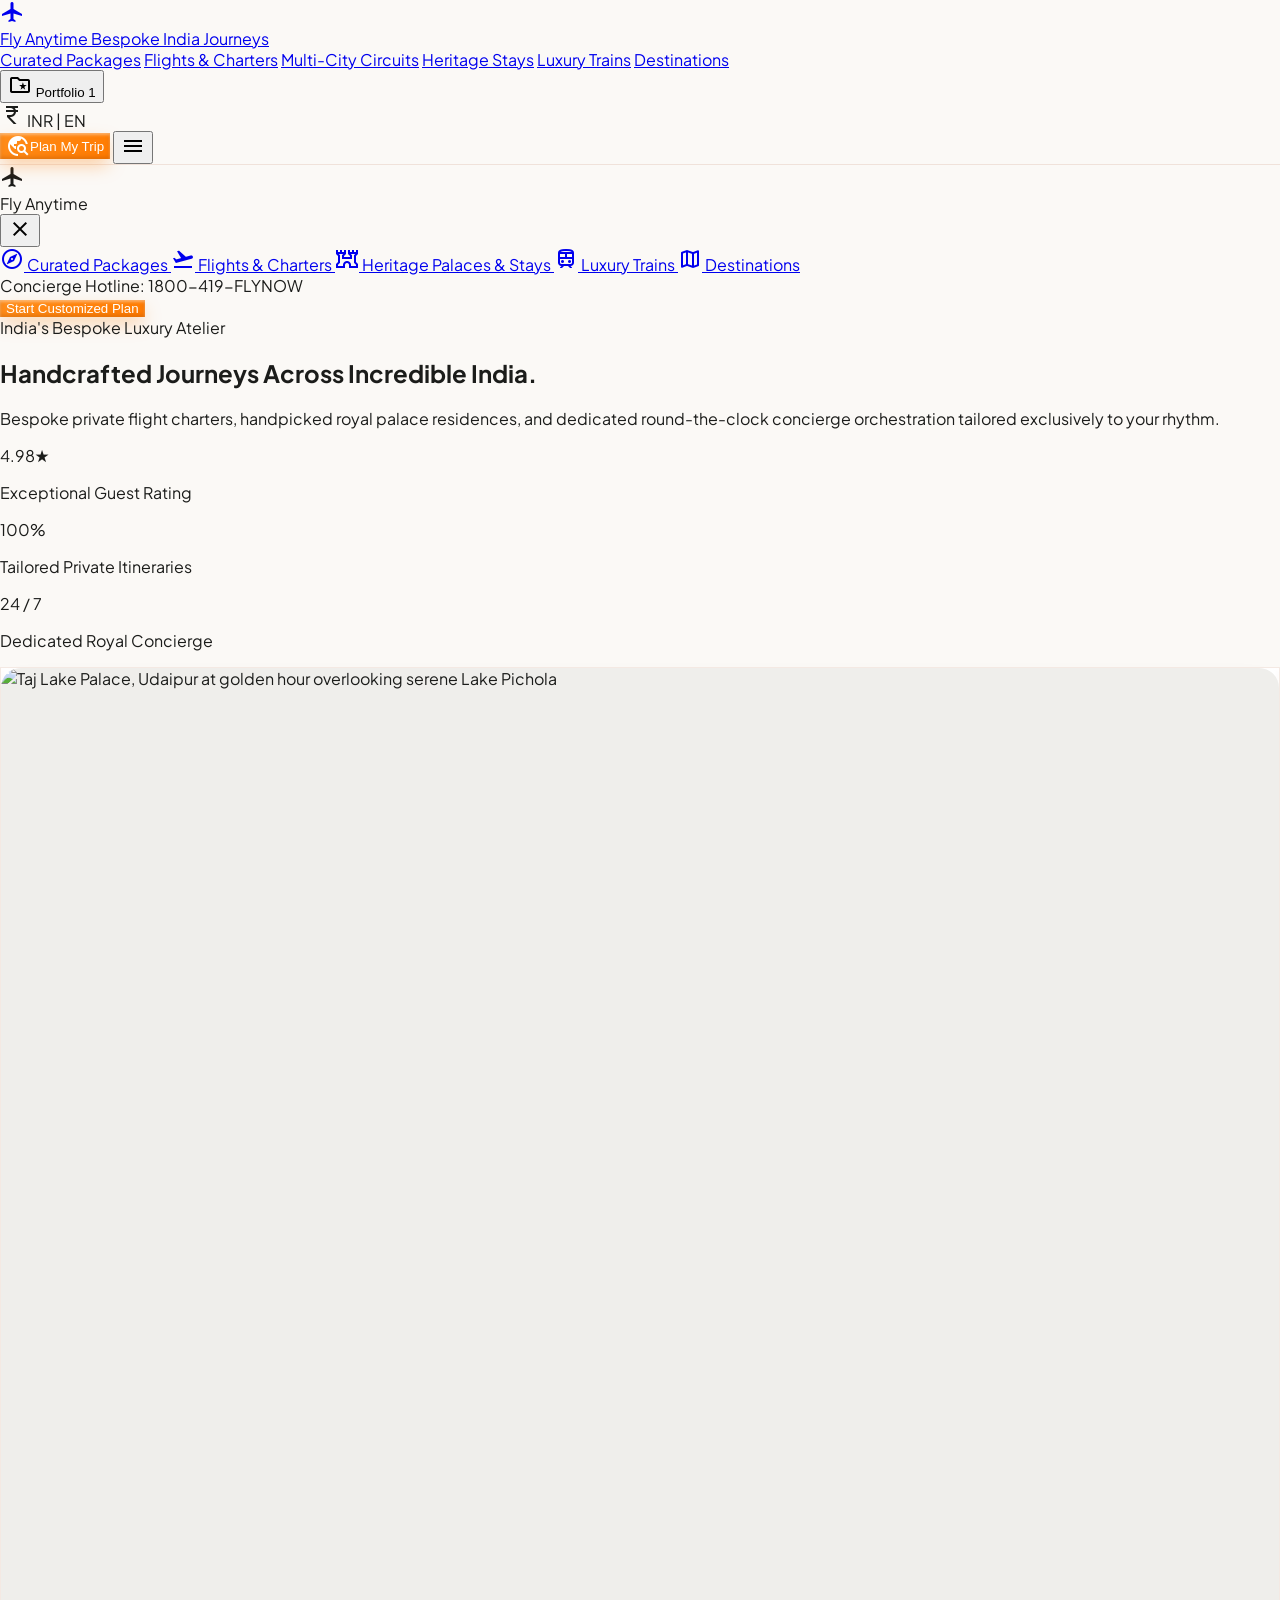
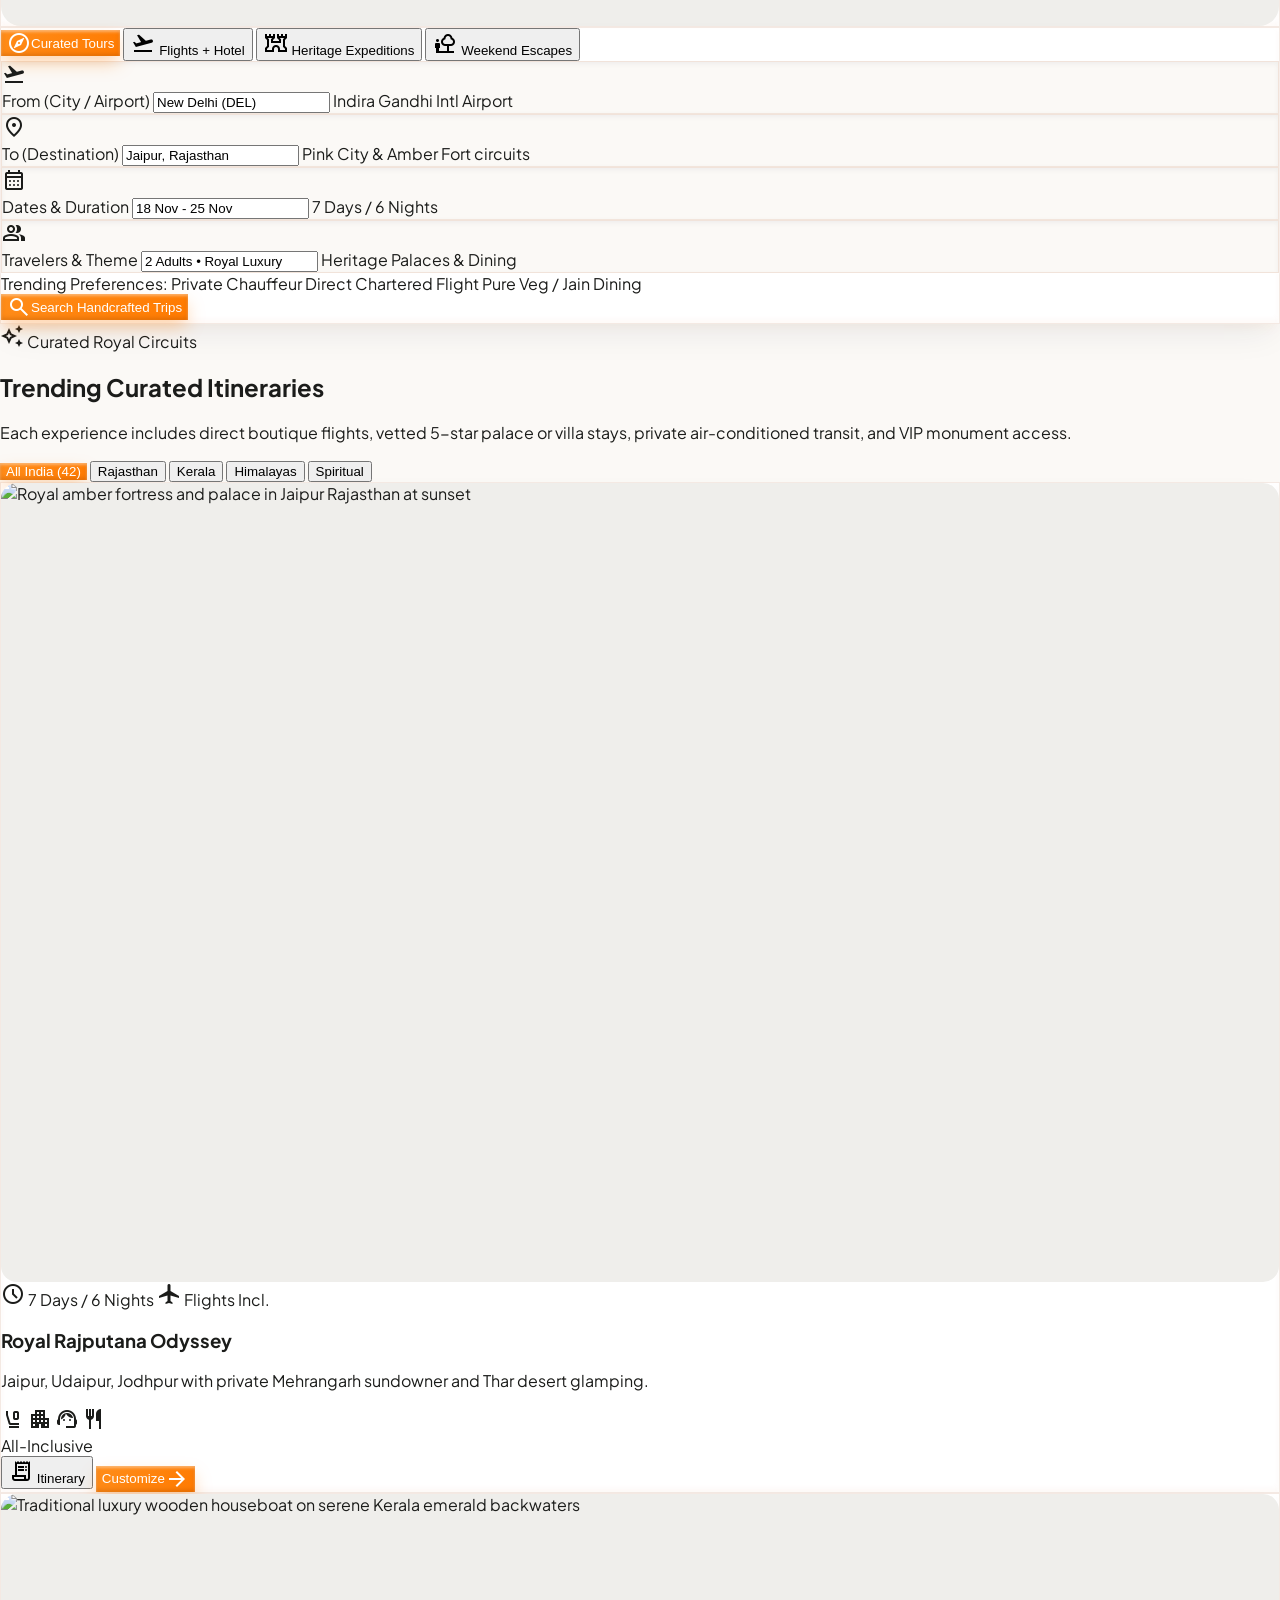
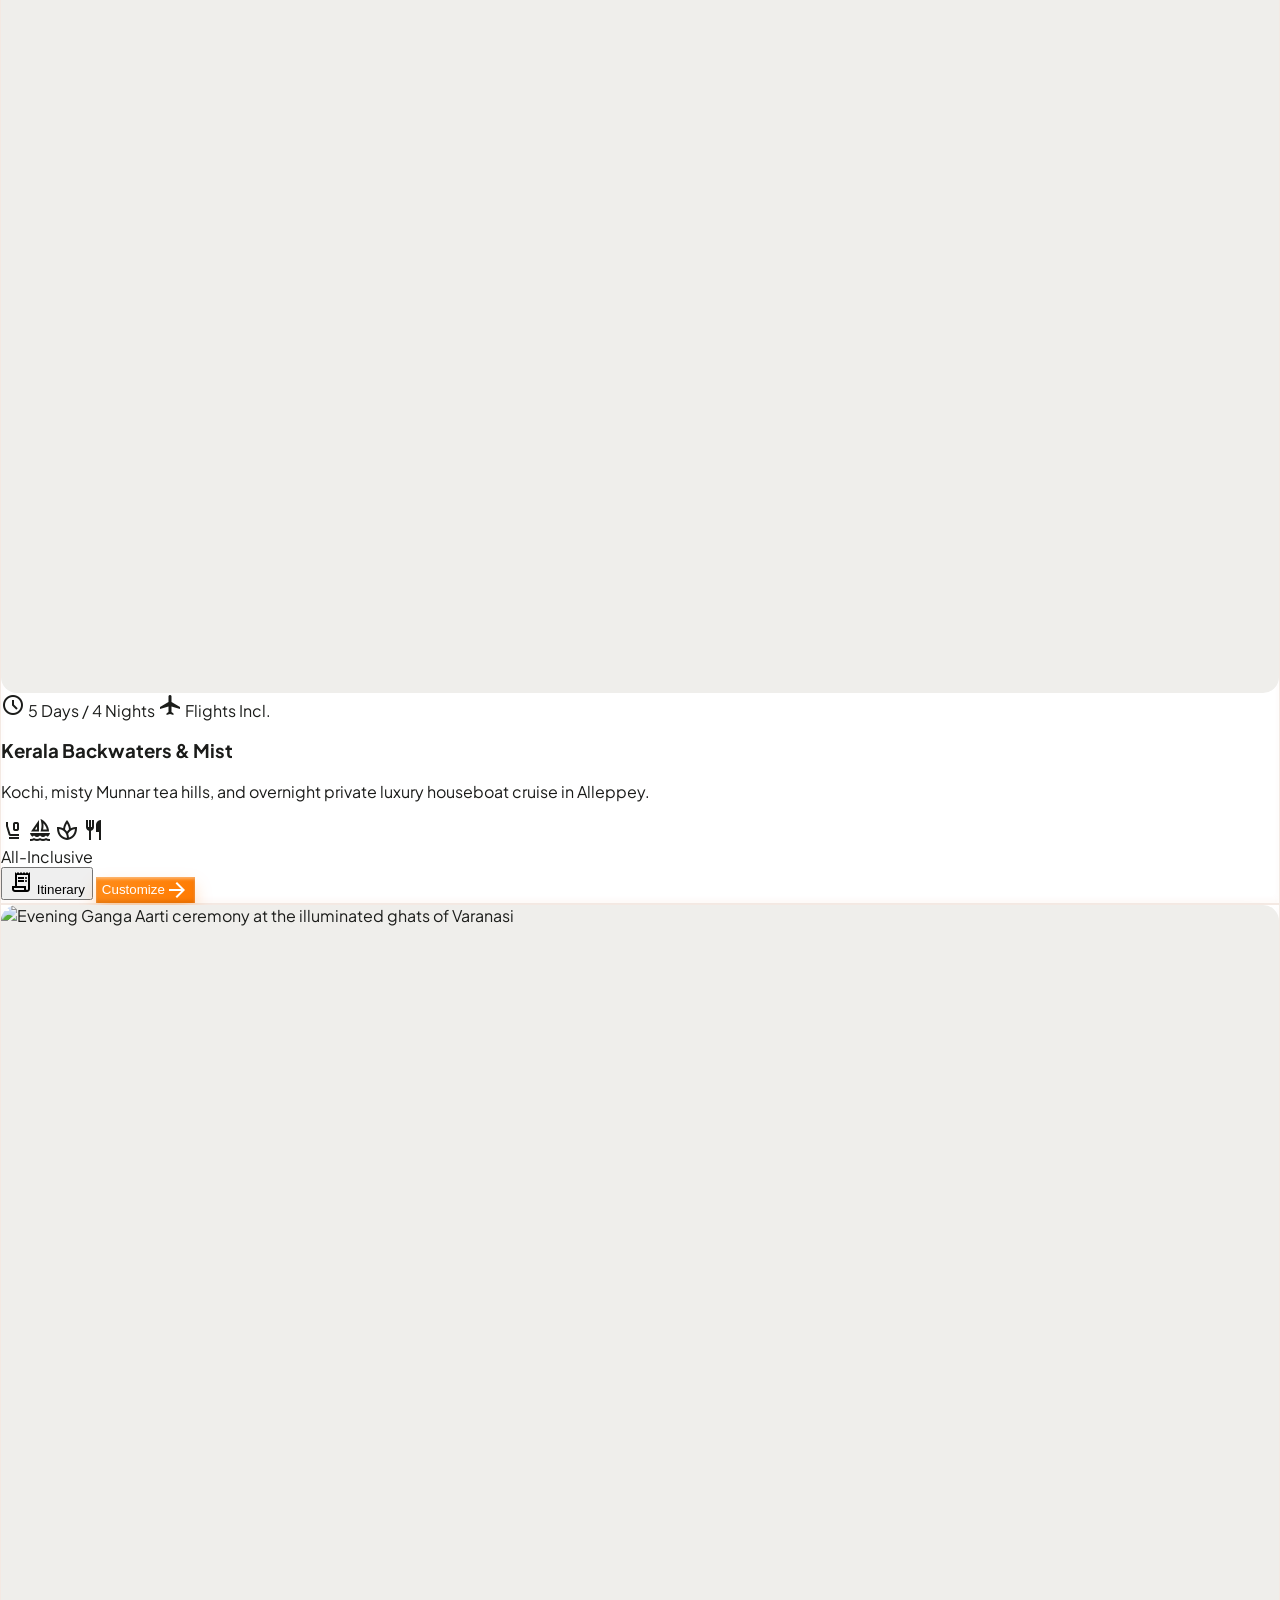
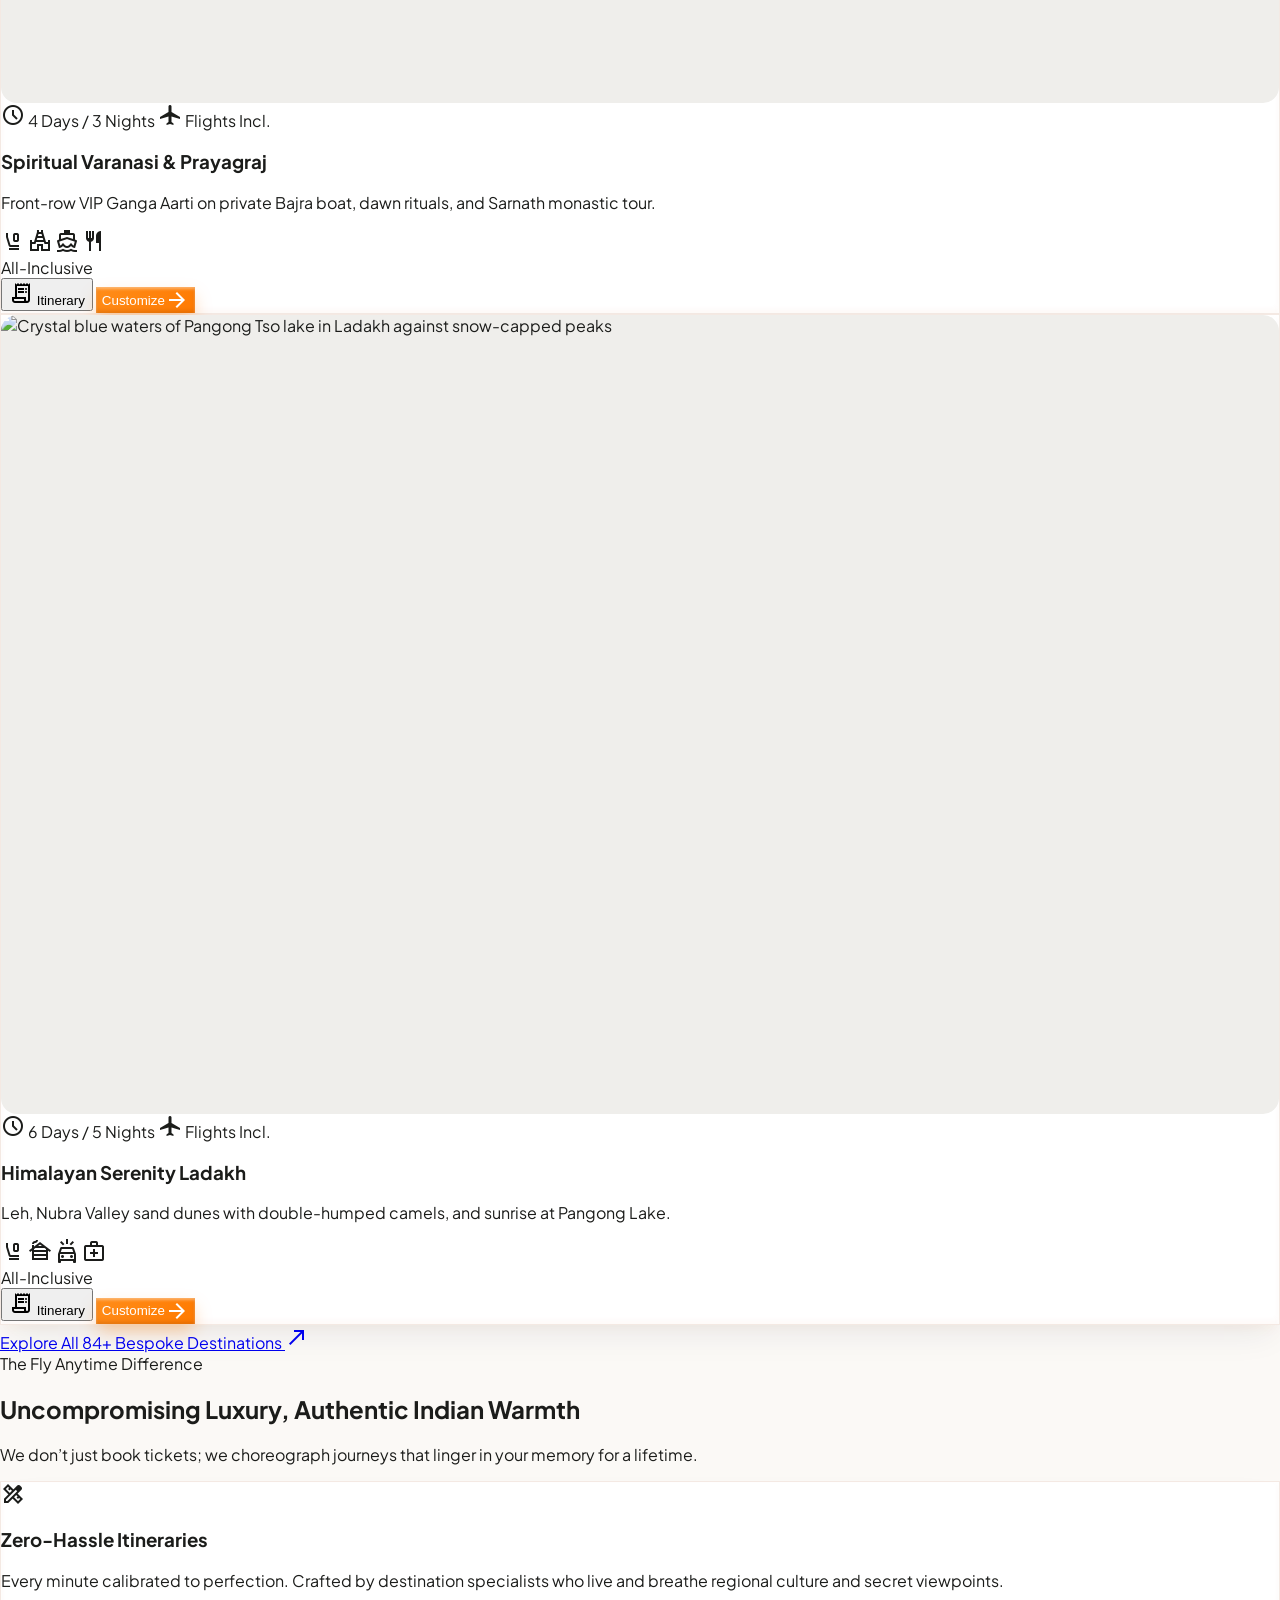
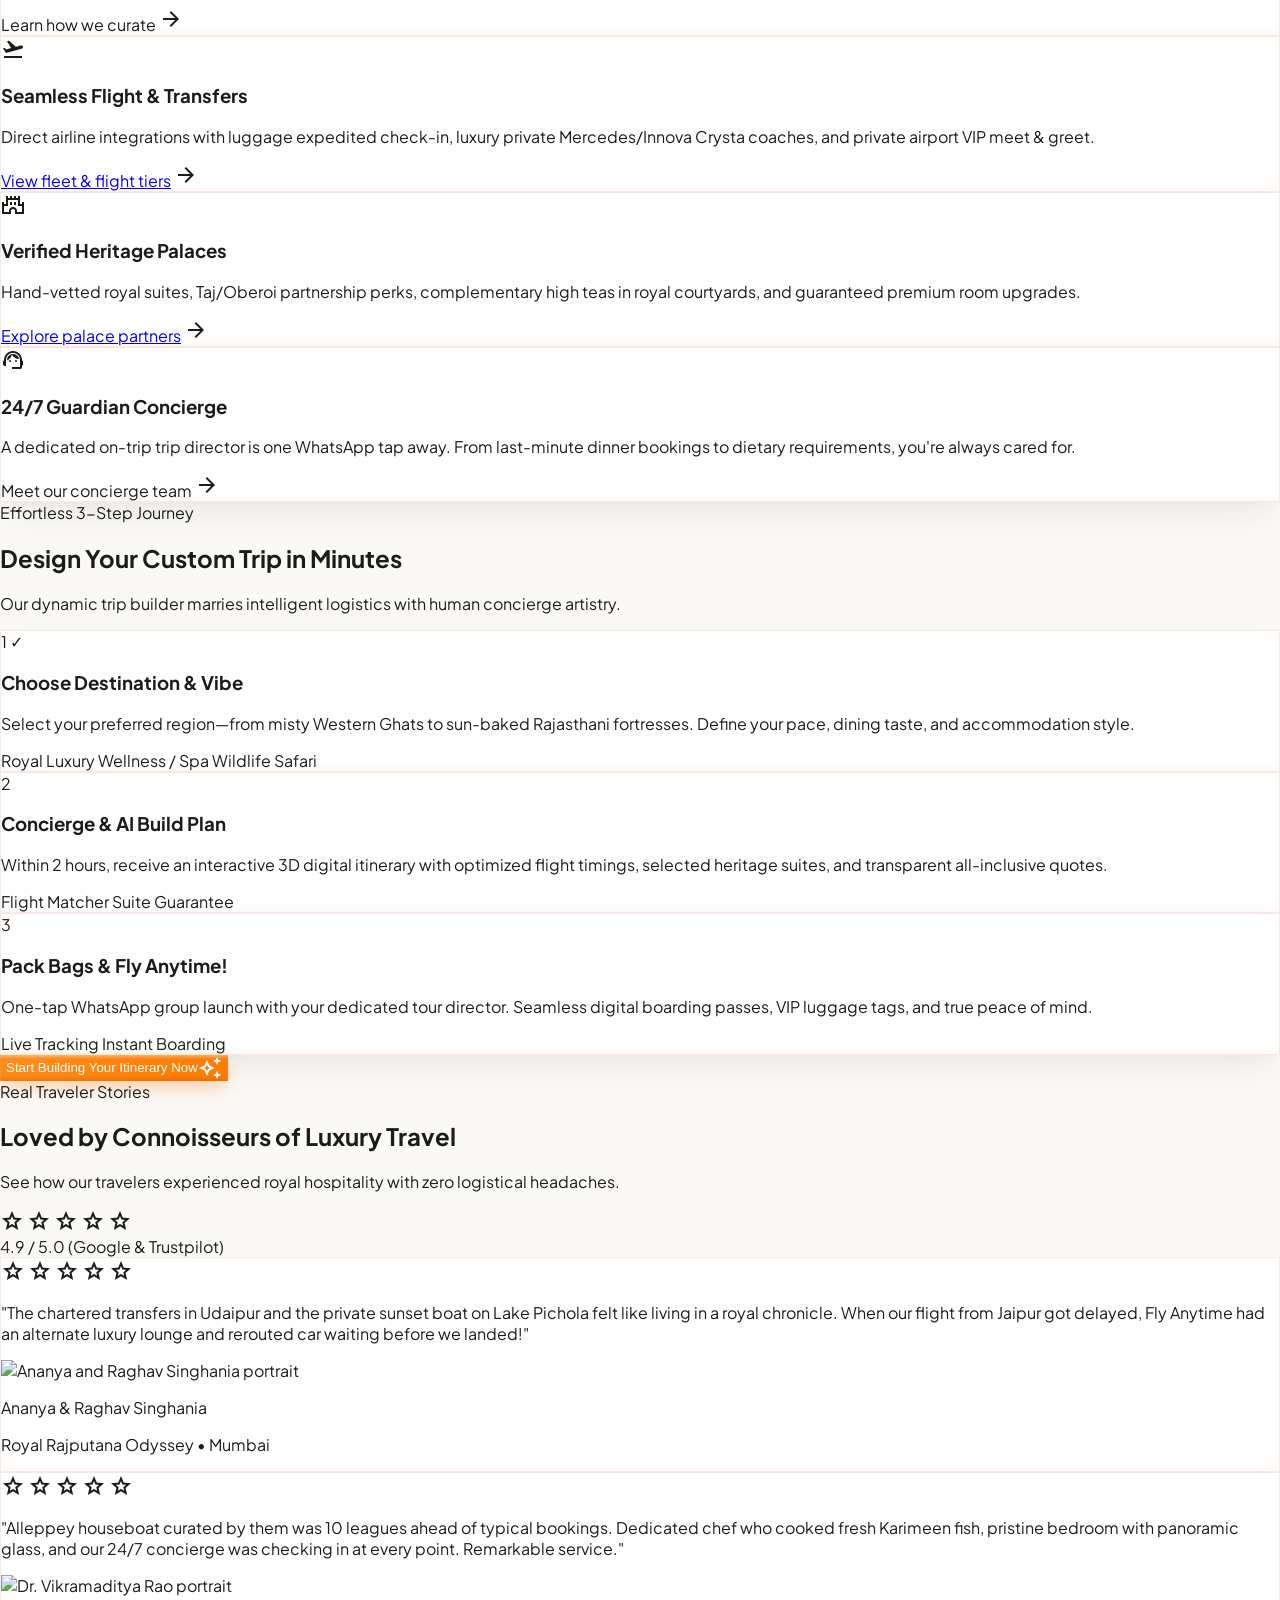
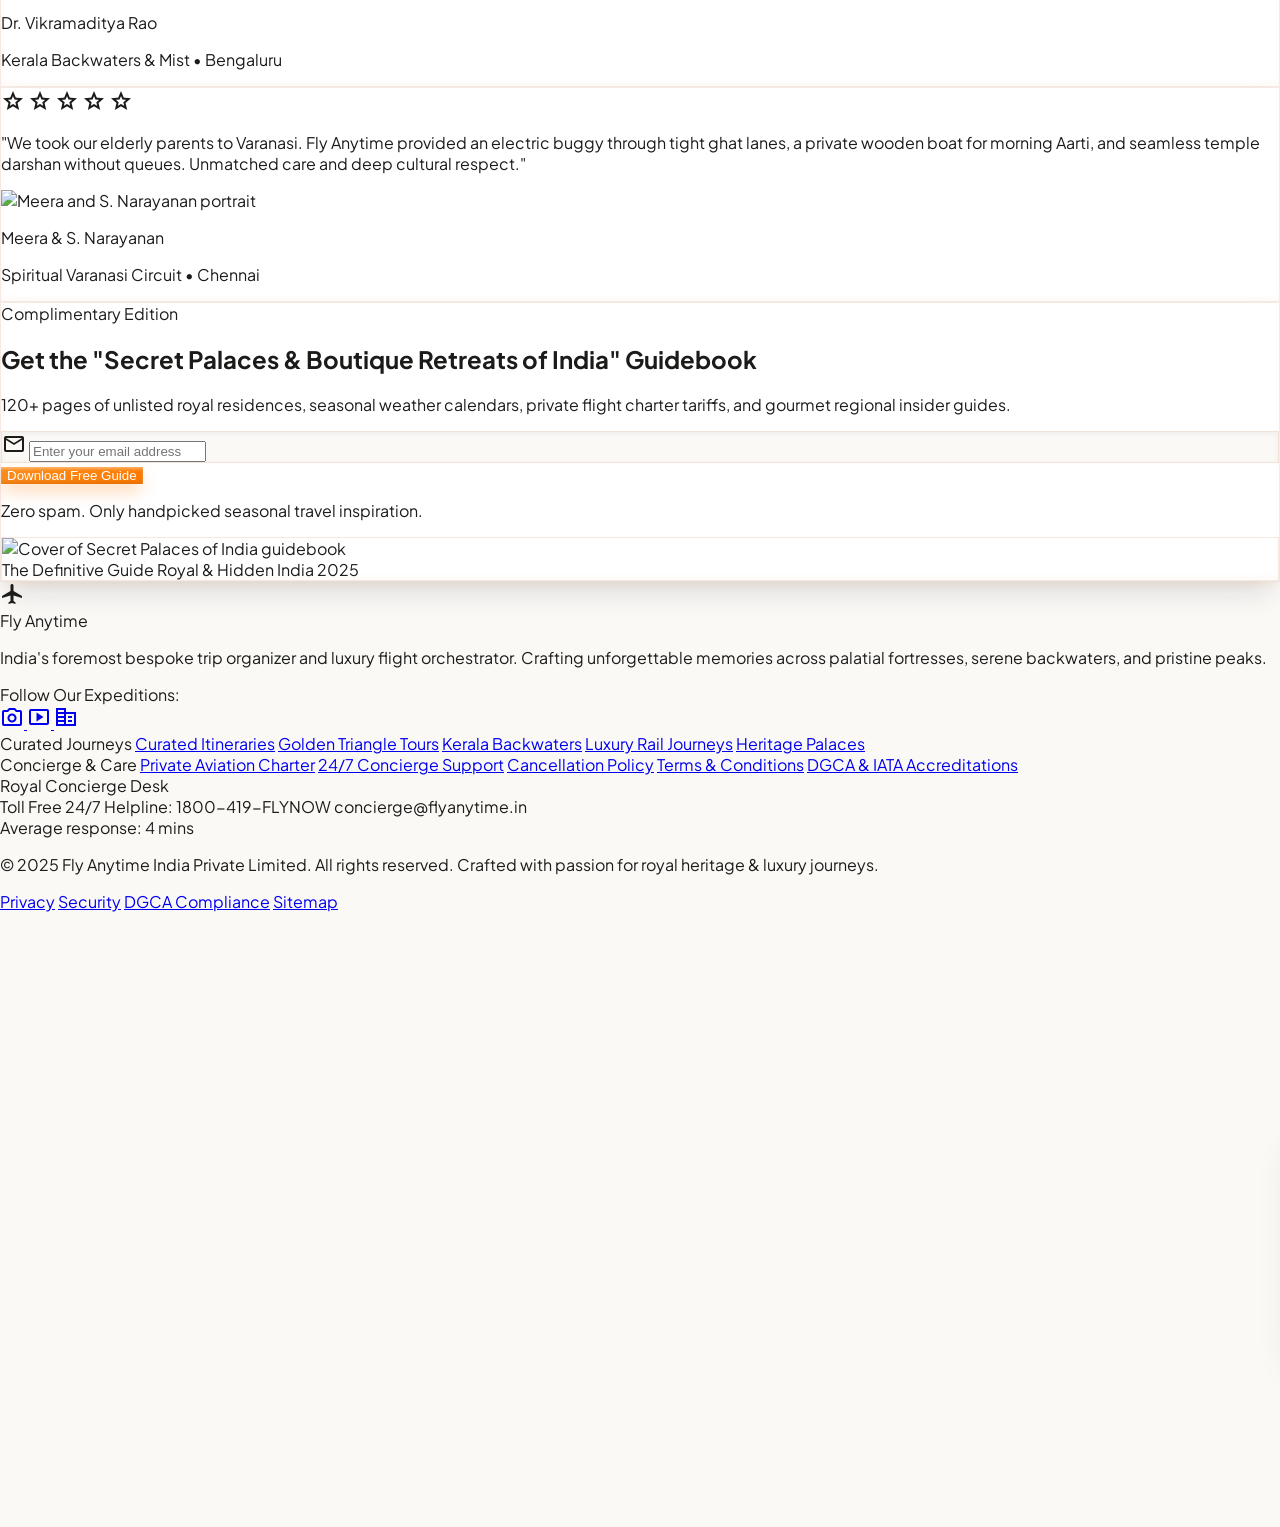
==== commit e682ad59: "fix(ux): fix viewport modal centering, card action bar spacing, and console hover clipping" ====
--- a/index.html
+++ b/index.html
@@ -257,9 +257,9 @@
   </section>
 
   <!-- INTERACTIVE 3D TRIP BOOKING & SEARCH CONSOLE -->
-  <section class="relative z-20 -mt-6 sm:-mt-10 px-4 sm:px-6" id="planner">
+  <section class="relative z-20 -mt-6 sm:-mt-10 px-4 sm:px-6 pt-2" id="planner">
     <div class="max-w-7xl mx-auto">
-      <div class="clay-card rounded-3xl p-5 sm:p-8 bg-surface-container-lowest border border-outline-variant/30">
+      <div class="clay-card-static rounded-3xl p-5 sm:p-8 bg-surface-container-lowest border border-outline-variant/30">
         
         <!-- Tab Switcher -->
         <div class="flex items-center gap-2 pb-5 border-b border-outline-variant/20 overflow-x-auto no-scrollbar">
@@ -383,7 +383,7 @@
       </div>
 
       <!-- 3D Dimensional Cards Grid -->
-      <div class="grid grid-cols-1 md:grid-cols-2 lg:grid-cols-4 gap-6">
+      <div class="grid grid-cols-1 sm:grid-cols-2 lg:grid-cols-2 xl:grid-cols-4 gap-6">
 
         <!-- CARD 1: Royal Rajputana Odyssey -->
         <div class="package-item-card clay-card rounded-2xl overflow-hidden flex flex-col group border border-outline-variant/30" data-category="rajasthan">
@@ -422,18 +422,21 @@
                 Jaipur, Udaipur, Jodhpur with private Mehrangarh sundowner and Thar desert glamping.
               </p>
             </div>
-            <div class="mt-4 pt-4 border-t border-outline-variant/20 flex items-center justify-between">
-              <div class="flex items-center gap-2 text-tertiary">
-                <span class="material-symbols-outlined text-base" title="Flights Included">flight_class</span>
-                <span class="material-symbols-outlined text-base" title="5-Star Palace Stay">apartment</span>
-                <span class="material-symbols-outlined text-base" title="Private Concierge">support_agent</span>
-                <span class="material-symbols-outlined text-base" title="Royal Dining">restaurant</span>
+            <div class="mt-4 pt-4 border-t border-outline-variant/20 flex flex-col gap-3">
+              <div class="flex items-center justify-between text-tertiary">
+                <div class="flex items-center gap-2.5">
+                  <span class="material-symbols-outlined text-base" title="Flights Included">flight_class</span>
+                  <span class="material-symbols-outlined text-base" title="5-Star Palace Stay">apartment</span>
+                  <span class="material-symbols-outlined text-base" title="Private Concierge">support_agent</span>
+                  <span class="material-symbols-outlined text-base" title="Royal Dining">restaurant</span>
+                </div>
+                <span class="text-[10px] font-bold uppercase tracking-wider text-primary bg-primary-fixed/40 px-2 py-0.5 rounded-full">All-Inclusive</span>
               </div>
               <div class="flex items-center gap-2">
-                <button class="open-voucher-modal px-3 py-1.5 rounded-full bg-surface-container hover:bg-surface-container-high text-on-surface text-xs font-bold flex items-center gap-1 cursor-pointer transition-colors" data-title="Royal Rajputana Odyssey" data-route="Delhi • Udaipur • Jaipur" data-aviation="Pilatus PC-24 Light Jet" data-duration="7 Days / 6 Nights" data-price="₹4,85,000 / couple">
+                <button class="open-voucher-modal flex-1 py-2 px-2.5 rounded-xl bg-surface-container hover:bg-surface-container-high text-on-surface text-xs font-bold flex items-center justify-center gap-1 cursor-pointer transition-colors border border-outline-variant/20" data-title="Royal Rajputana Odyssey" data-route="Delhi • Udaipur • Jaipur" data-aviation="Pilatus PC-24 Light Jet" data-duration="7 Days / 6 Nights" data-price="₹4,85,000 / couple">
                   <span class="material-symbols-outlined text-sm">receipt_long</span> Itinerary
                 </button>
-                <button class="open-plan-modal primary-btn-3d px-3.5 py-1.5 rounded-full text-on-primary text-xs font-bold flex items-center gap-1 cursor-pointer" data-package="Royal Rajputana Odyssey">
+                <button class="open-plan-modal flex-1 primary-btn-3d py-2 px-2.5 rounded-xl text-on-primary text-xs font-bold flex items-center justify-center gap-1 cursor-pointer" data-package="Royal Rajputana Odyssey">
                   Customize <span class="material-symbols-outlined text-sm">arrow_forward</span>
                 </button>
               </div>
@@ -478,18 +481,21 @@
                 Kochi, misty Munnar tea hills, and overnight private luxury houseboat cruise in Alleppey.
               </p>
             </div>
-            <div class="mt-4 pt-4 border-t border-outline-variant/20 flex items-center justify-between">
-              <div class="flex items-center gap-2 text-tertiary">
-                <span class="material-symbols-outlined text-base">flight_class</span>
-                <span class="material-symbols-outlined text-base">sailing</span>
-                <span class="material-symbols-outlined text-base">spa</span>
-                <span class="material-symbols-outlined text-base">restaurant</span>
+            <div class="mt-4 pt-4 border-t border-outline-variant/20 flex flex-col gap-3">
+              <div class="flex items-center justify-between text-tertiary">
+                <div class="flex items-center gap-2.5">
+                  <span class="material-symbols-outlined text-base" title="Flights Included">flight_class</span>
+                  <span class="material-symbols-outlined text-base" title="Houseboat Cruise">sailing</span>
+                  <span class="material-symbols-outlined text-base" title="Ayurvedic Spa">spa</span>
+                  <span class="material-symbols-outlined text-base" title="Royal Dining">restaurant</span>
+                </div>
+                <span class="text-[10px] font-bold uppercase tracking-wider text-primary bg-primary-fixed/40 px-2 py-0.5 rounded-full">All-Inclusive</span>
               </div>
               <div class="flex items-center gap-2">
-                <button class="open-voucher-modal px-3 py-1.5 rounded-full bg-surface-container hover:bg-surface-container-high text-on-surface text-xs font-bold flex items-center gap-1 cursor-pointer transition-colors" data-title="Kerala Backwaters & Mist" data-route="Kochi • Munnar • Alleppey" data-aviation="Airbus Executive Charter" data-duration="5 Days / 4 Nights" data-price="₹1,65,000 / couple">
+                <button class="open-voucher-modal flex-1 py-2 px-2.5 rounded-xl bg-surface-container hover:bg-surface-container-high text-on-surface text-xs font-bold flex items-center justify-center gap-1 cursor-pointer transition-colors border border-outline-variant/20" data-title="Kerala Backwaters & Mist" data-route="Kochi • Munnar • Alleppey" data-aviation="Airbus Executive Charter" data-duration="5 Days / 4 Nights" data-price="₹1,65,000 / couple">
                   <span class="material-symbols-outlined text-sm">receipt_long</span> Itinerary
                 </button>
-                <button class="open-plan-modal primary-btn-3d px-3.5 py-1.5 rounded-full text-on-primary text-xs font-bold flex items-center gap-1 cursor-pointer" data-package="Kerala Backwaters & Mist">
+                <button class="open-plan-modal flex-1 primary-btn-3d py-2 px-2.5 rounded-xl text-on-primary text-xs font-bold flex items-center justify-center gap-1 cursor-pointer" data-package="Kerala Backwaters & Mist">
                   Customize <span class="material-symbols-outlined text-sm">arrow_forward</span>
                 </button>
               </div>
@@ -534,18 +540,21 @@
                 Front-row VIP Ganga Aarti on private Bajra boat, dawn rituals, and Sarnath monastic tour.
               </p>
             </div>
-            <div class="mt-4 pt-4 border-t border-outline-variant/20 flex items-center justify-between">
-              <div class="flex items-center gap-2 text-tertiary">
-                <span class="material-symbols-outlined text-base">flight_class</span>
-                <span class="material-symbols-outlined text-base">temple_hindu</span>
-                <span class="material-symbols-outlined text-base">directions_boat</span>
-                <span class="material-symbols-outlined text-base">restaurant</span>
+            <div class="mt-4 pt-4 border-t border-outline-variant/20 flex flex-col gap-3">
+              <div class="flex items-center justify-between text-tertiary">
+                <div class="flex items-center gap-2.5">
+                  <span class="material-symbols-outlined text-base" title="Flights Included">flight_class</span>
+                  <span class="material-symbols-outlined text-base" title="Temple Excursion">temple_hindu</span>
+                  <span class="material-symbols-outlined text-base" title="Private Bajra Boat">directions_boat</span>
+                  <span class="material-symbols-outlined text-base" title="Royal Dining">restaurant</span>
+                </div>
+                <span class="text-[10px] font-bold uppercase tracking-wider text-primary bg-primary-fixed/40 px-2 py-0.5 rounded-full">All-Inclusive</span>
               </div>
               <div class="flex items-center gap-2">
-                <button class="open-voucher-modal px-3 py-1.5 rounded-full bg-surface-container hover:bg-surface-container-high text-on-surface text-xs font-bold flex items-center gap-1 cursor-pointer transition-colors" data-title="Spiritual Varanasi & Prayagraj" data-route="Delhi • Varanasi • Prayagraj" data-aviation="Phenom 300 Jet" data-duration="4 Days / 3 Nights" data-price="₹1,25,000 / couple">
+                <button class="open-voucher-modal flex-1 py-2 px-2.5 rounded-xl bg-surface-container hover:bg-surface-container-high text-on-surface text-xs font-bold flex items-center justify-center gap-1 cursor-pointer transition-colors border border-outline-variant/20" data-title="Spiritual Varanasi & Prayagraj" data-route="Delhi • Varanasi • Prayagraj" data-aviation="Phenom 300 Jet" data-duration="4 Days / 3 Nights" data-price="₹1,25,000 / couple">
                   <span class="material-symbols-outlined text-sm">receipt_long</span> Itinerary
                 </button>
-                <button class="open-plan-modal primary-btn-3d px-3.5 py-1.5 rounded-full text-on-primary text-xs font-bold flex items-center gap-1 cursor-pointer" data-package="Spiritual Varanasi & Prayagraj">
+                <button class="open-plan-modal flex-1 primary-btn-3d py-2 px-2.5 rounded-xl text-on-primary text-xs font-bold flex items-center justify-center gap-1 cursor-pointer" data-package="Spiritual Varanasi & Prayagraj">
                   Customize <span class="material-symbols-outlined text-sm">arrow_forward</span>
                 </button>
               </div>
@@ -590,18 +599,21 @@
                 Leh, Nubra Valley sand dunes with double-humped camels, and sunrise at Pangong Lake.
               </p>
             </div>
-            <div class="mt-4 pt-4 border-t border-outline-variant/20 flex items-center justify-between">
-              <div class="flex items-center gap-2 text-tertiary">
-                <span class="material-symbols-outlined text-base">flight_class</span>
-                <span class="material-symbols-outlined text-base">cabin</span>
-                <span class="material-symbols-outlined text-base">minor_crash</span>
-                <span class="material-symbols-outlined text-base">medical_services</span>
+            <div class="mt-4 pt-4 border-t border-outline-variant/20 flex flex-col gap-3">
+              <div class="flex items-center justify-between text-tertiary">
+                <div class="flex items-center gap-2.5">
+                  <span class="material-symbols-outlined text-base" title="Flights Included">flight_class</span>
+                  <span class="material-symbols-outlined text-base" title="Oxygen Luxury Camps">cabin</span>
+                  <span class="material-symbols-outlined text-base" title="4x4 Expeditions">minor_crash</span>
+                  <span class="material-symbols-outlined text-base" title="High Altitude Medical">medical_services</span>
+                </div>
+                <span class="text-[10px] font-bold uppercase tracking-wider text-primary bg-primary-fixed/40 px-2 py-0.5 rounded-full">All-Inclusive</span>
               </div>
               <div class="flex items-center gap-2">
-                <button class="open-voucher-modal px-3 py-1.5 rounded-full bg-surface-container hover:bg-surface-container-high text-on-surface text-xs font-bold flex items-center gap-1 cursor-pointer transition-colors" data-title="Himalayan Serenity Ladakh" data-route="Delhi • Leh • Nubra • Pangong" data-aviation="Pilatus PC-24 High-Altitude" data-duration="6 Days / 5 Nights" data-price="₹2,40,000 / couple">
+                <button class="open-voucher-modal flex-1 py-2 px-2.5 rounded-xl bg-surface-container hover:bg-surface-container-high text-on-surface text-xs font-bold flex items-center justify-center gap-1 cursor-pointer transition-colors border border-outline-variant/20" data-title="Himalayan Serenity Ladakh" data-route="Delhi • Leh • Nubra • Pangong" data-aviation="Pilatus PC-24 High-Altitude" data-duration="6 Days / 5 Nights" data-price="₹2,40,000 / couple">
                   <span class="material-symbols-outlined text-sm">receipt_long</span> Itinerary
                 </button>
-                <button class="open-plan-modal primary-btn-3d px-3.5 py-1.5 rounded-full text-on-primary text-xs font-bold flex items-center gap-1 cursor-pointer" data-package="Himalayan Serenity Ladakh">
+                <button class="open-plan-modal flex-1 primary-btn-3d py-2 px-2.5 rounded-xl text-on-primary text-xs font-bold flex items-center justify-center gap-1 cursor-pointer" data-package="Himalayan Serenity Ladakh">
                   Customize <span class="material-symbols-outlined text-sm">arrow_forward</span>
                 </button>
               </div>
--- a/css/styles.css
+++ b/css/styles.css
@@ -60,7 +60,7 @@
 
 body.page-ready {
   opacity: 1;
-  transform: translateY(0);
+  transform: none !important;
 }
 
 body.page-exiting {
@@ -167,6 +167,18 @@
 
 .clay-card:hover .responsive-img-cover {
   transform: scale(1.04);
+}
+
+/* 3D Tactile Claymorphic Static Containers (Consoles & Workbenches that don't jump on hover) */
+.clay-card-static {
+  background: var(--color-surface-white);
+  box-shadow: 
+    0 16px 32px -8px rgba(13, 34, 64, 0.08), 
+    0 6px 12px -4px rgba(255, 122, 0, 0.06), 
+    inset 0 2px 4px 0 rgba(255, 255, 255, 0.95), 
+    inset 0 -3px 6px 0 rgba(211, 84, 0, 0.04);
+  border: 1px solid rgba(224, 192, 175, 0.35);
+  position: relative;
 }
 
 /* Frosted Glass Elements */
@@ -279,6 +291,36 @@
 }
 
 /* Modal Pan-Device Adaptive Sizing & Smooth Touch Scrolling */
+#planTripModal,
+#itineraryVoucherModal {
+  position: fixed !important;
+  inset: 0 !important;
+  top: 0 !important;
+  left: 0 !important;
+  right: 0 !important;
+  bottom: 0 !important;
+  width: 100vw !important;
+  height: 100vh !important;
+  z-index: 99999 !important;
+  display: flex !important;
+  align-items: center !important;
+  justify-content: center !important;
+  overflow-y: auto !important;
+  padding: 1rem !important;
+  box-sizing: border-box !important;
+}
+
+#planTripModal.hidden,
+#itineraryVoucherModal.hidden {
+  display: none !important;
+}
+
+.modal-dialog-responsive,
+.modal-dialog-responsive-lg {
+  margin: auto !important;
+  position: relative !important;
+}
+
 .modal-dialog-responsive {
   width: 100%;
   max-width: min(92vw, 32rem);
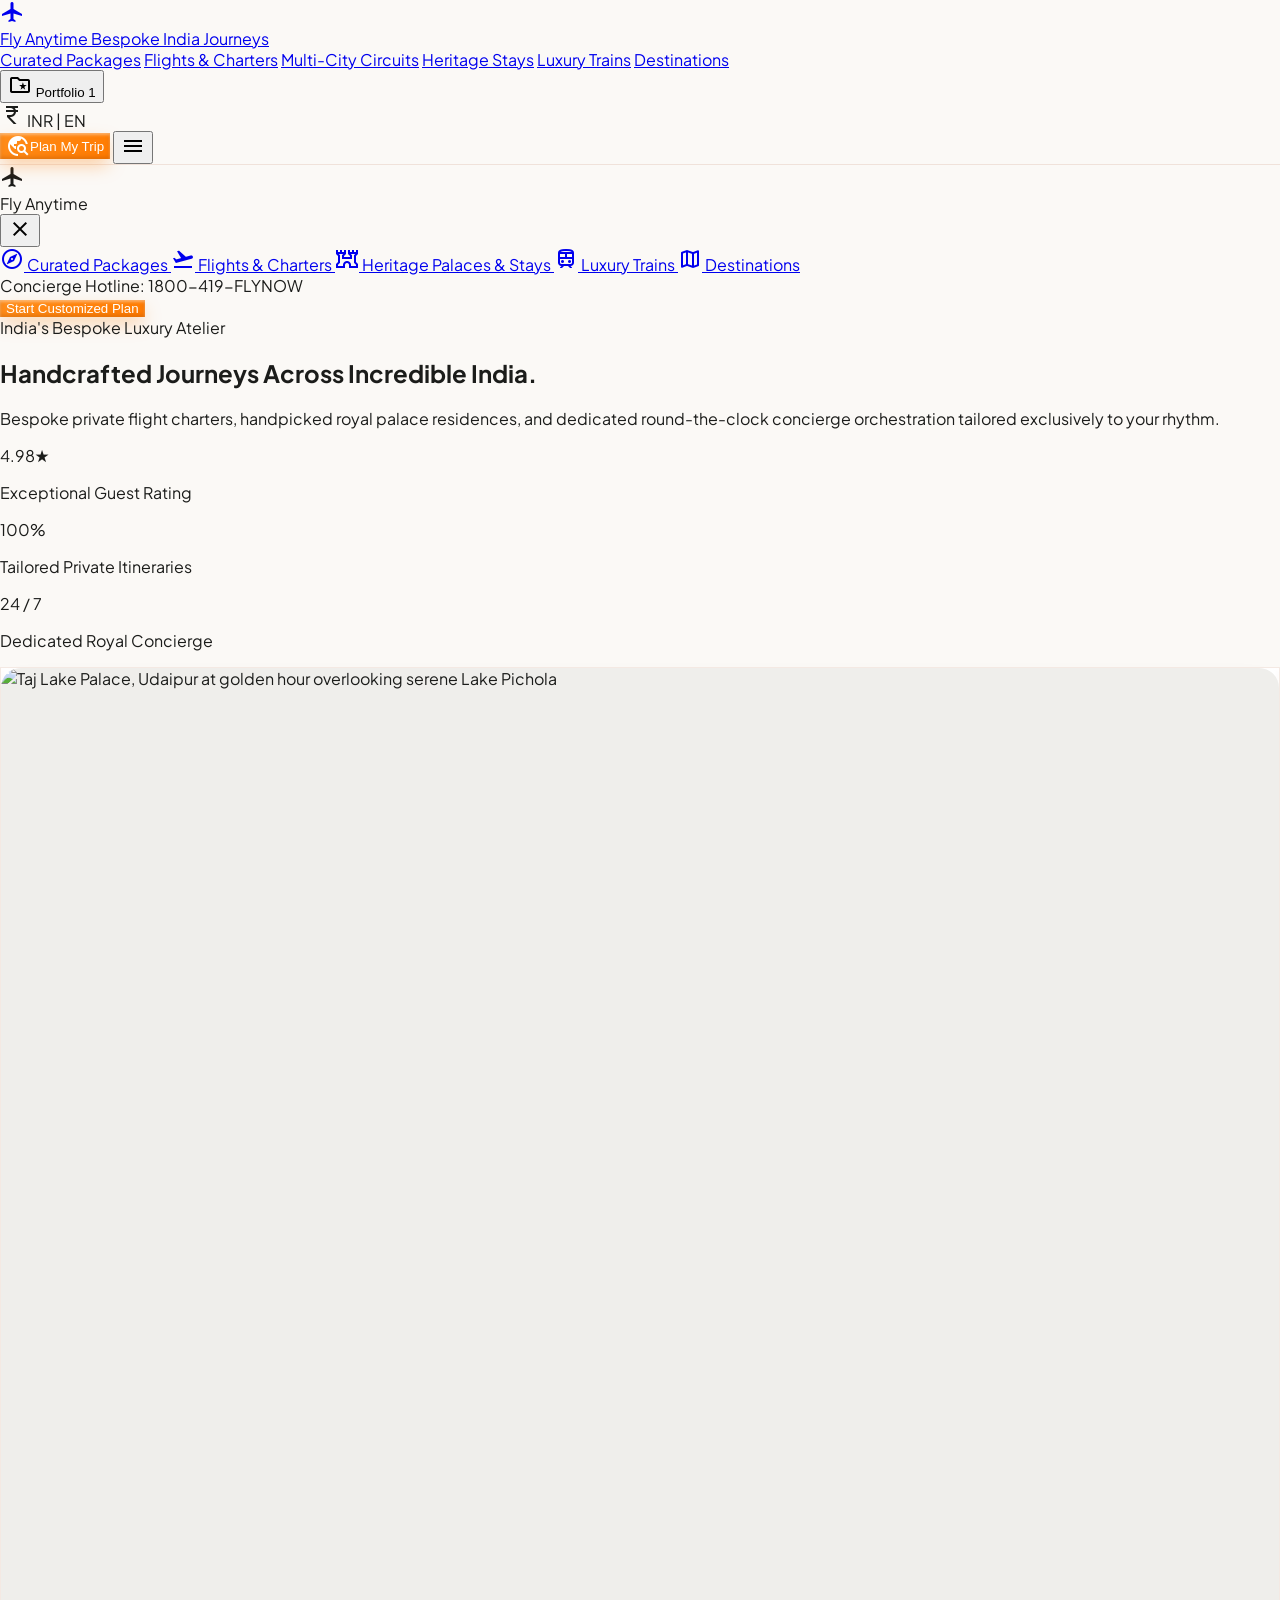
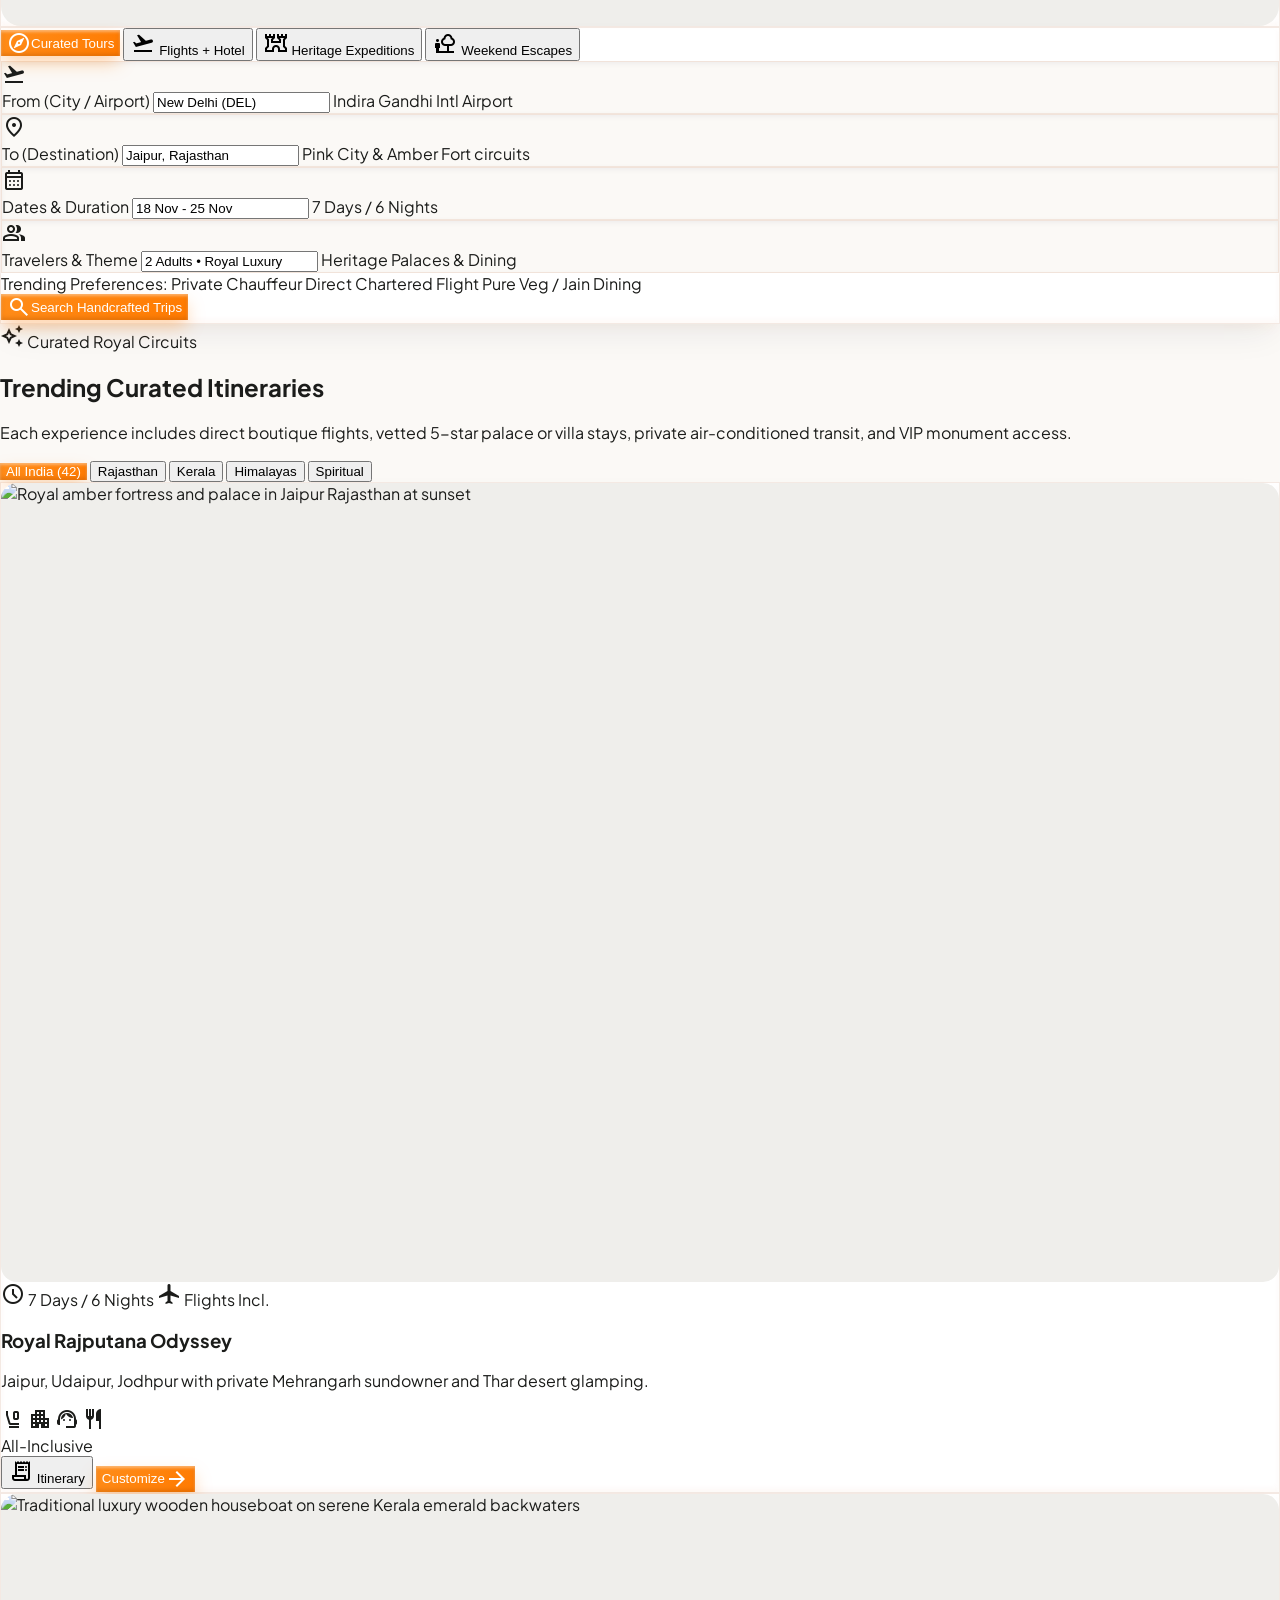
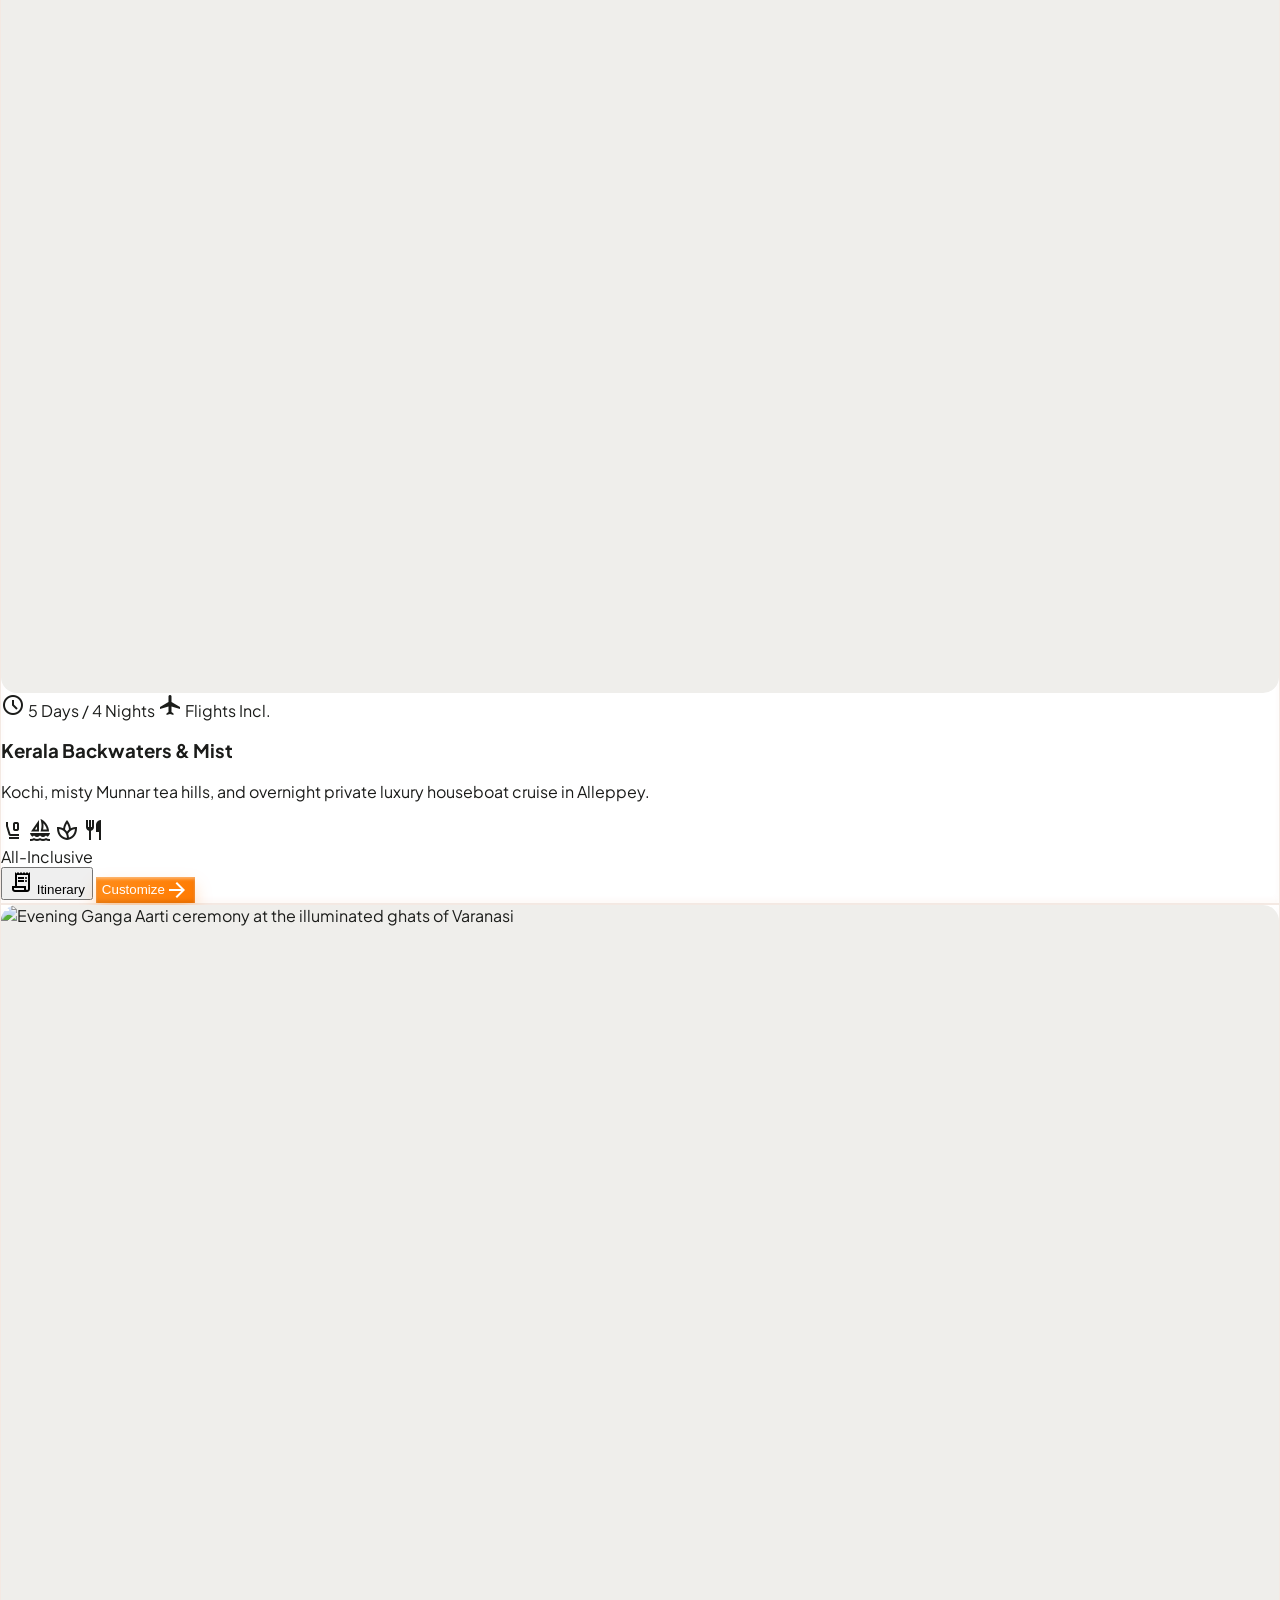
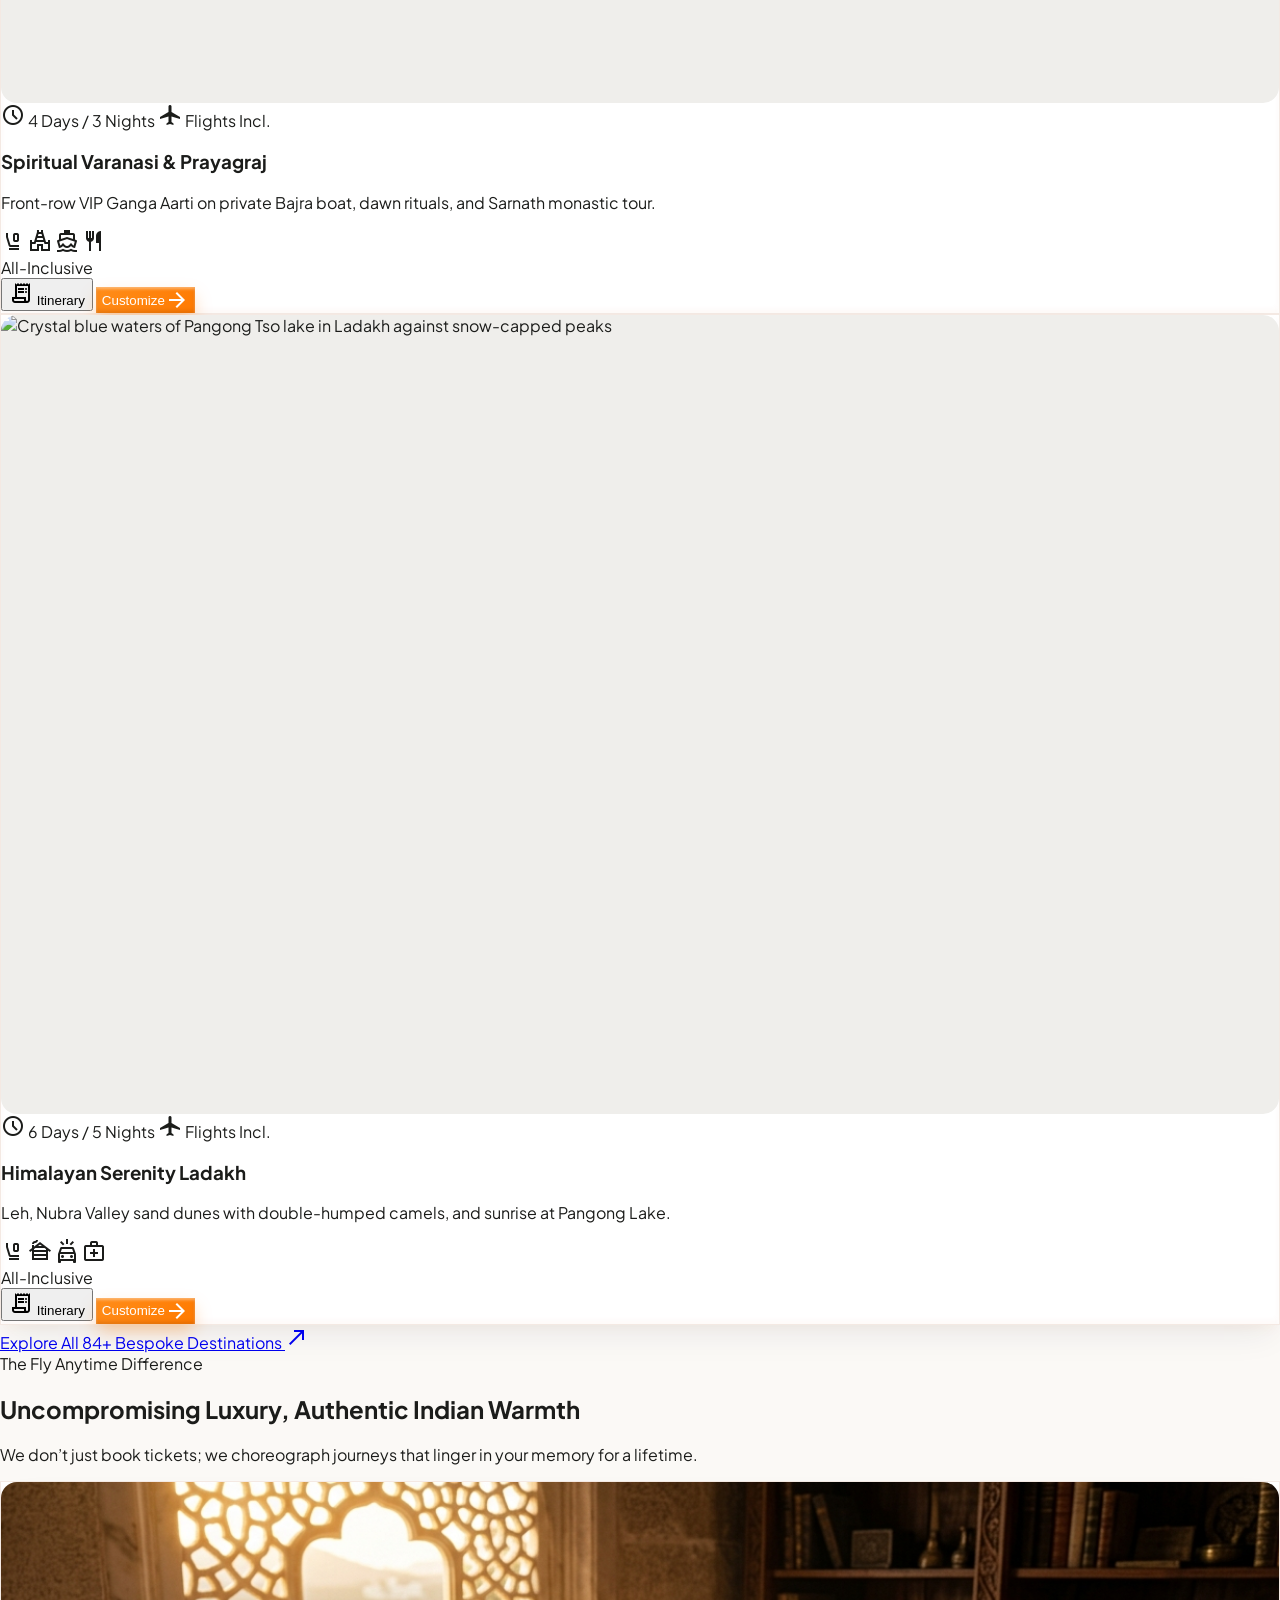
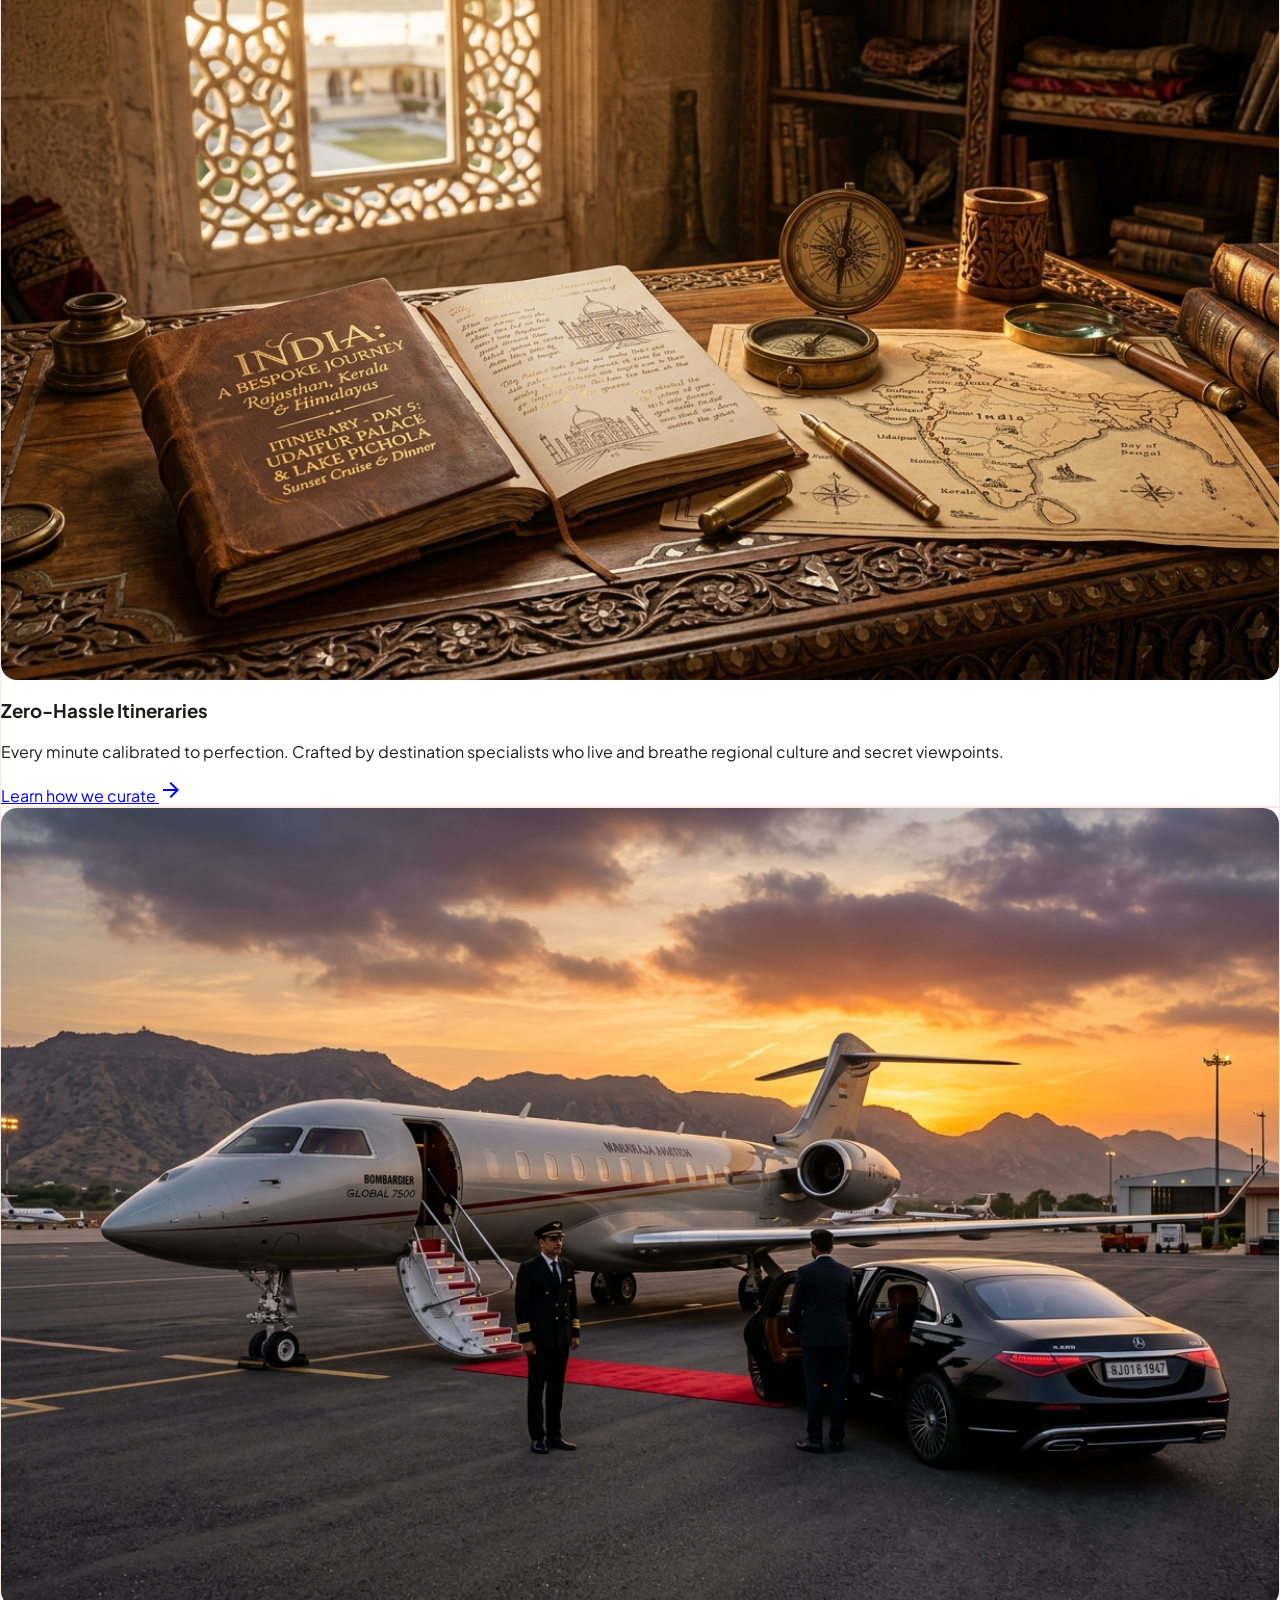
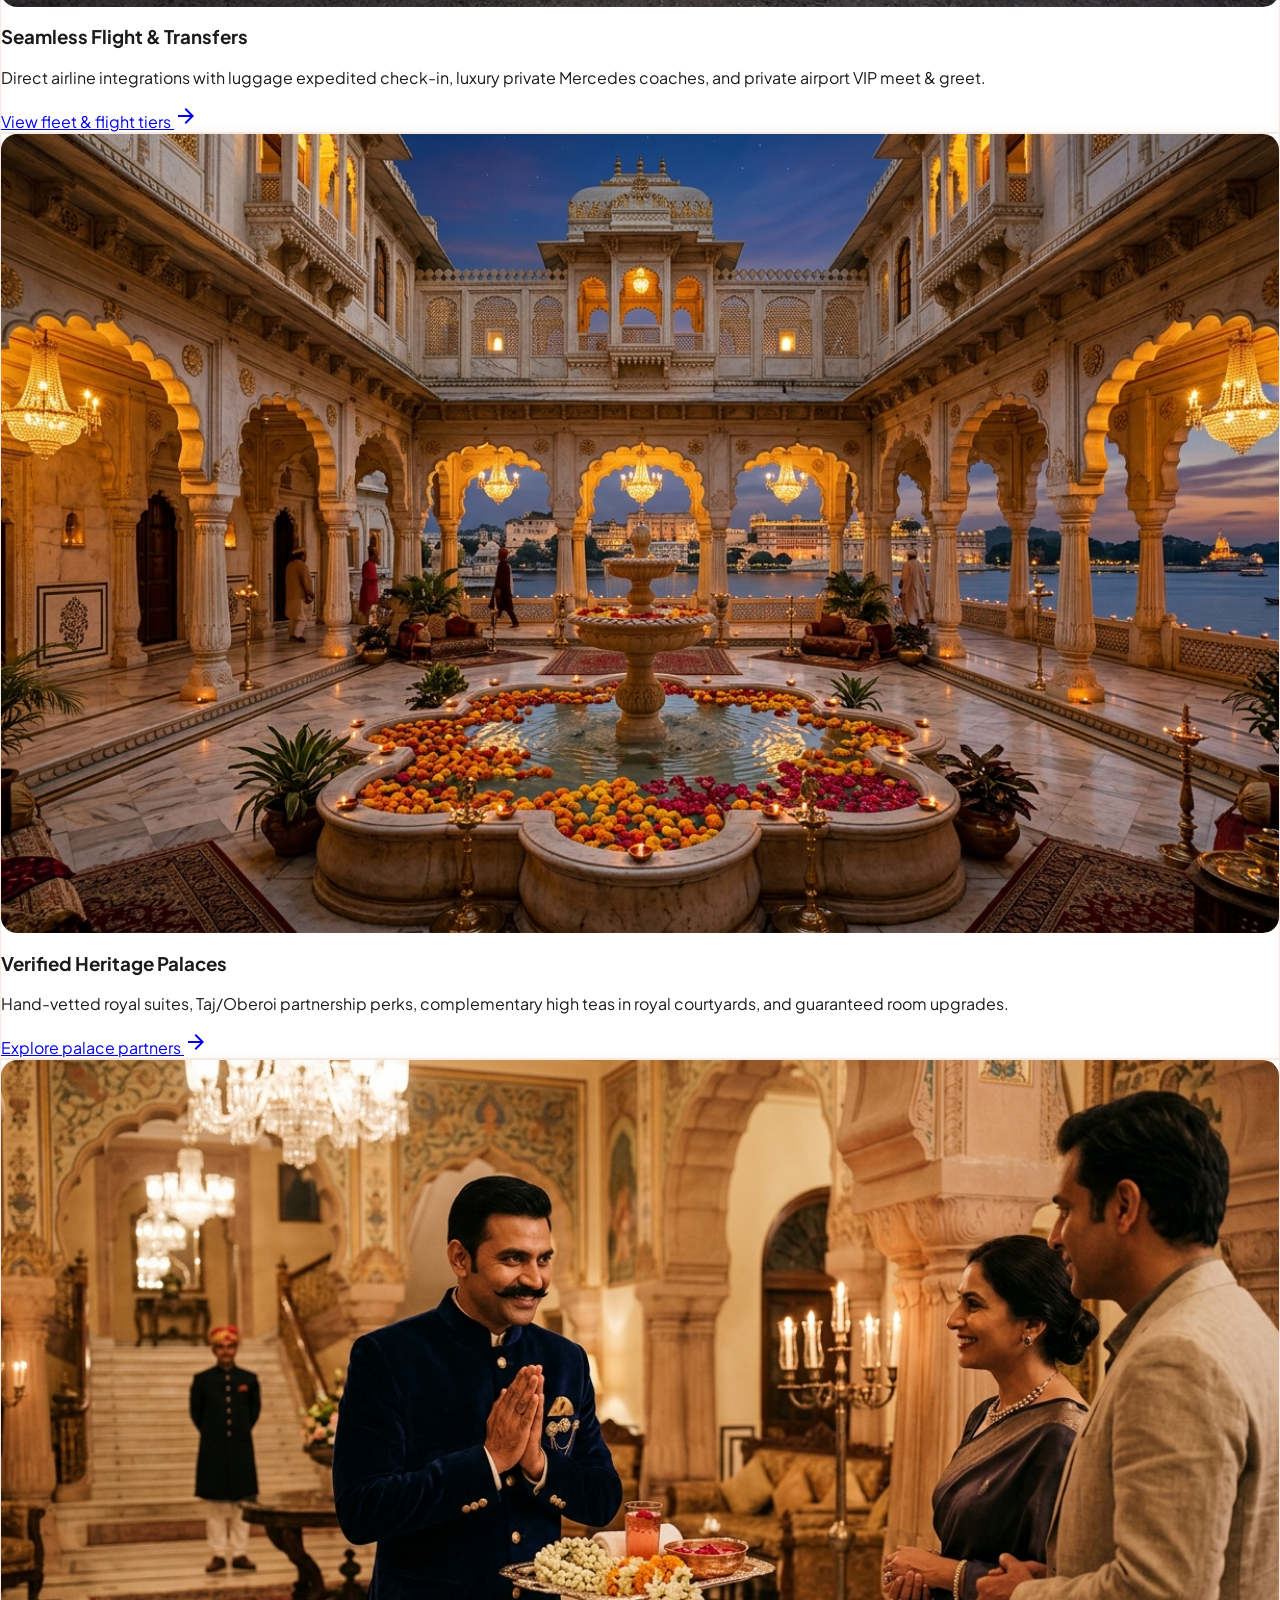
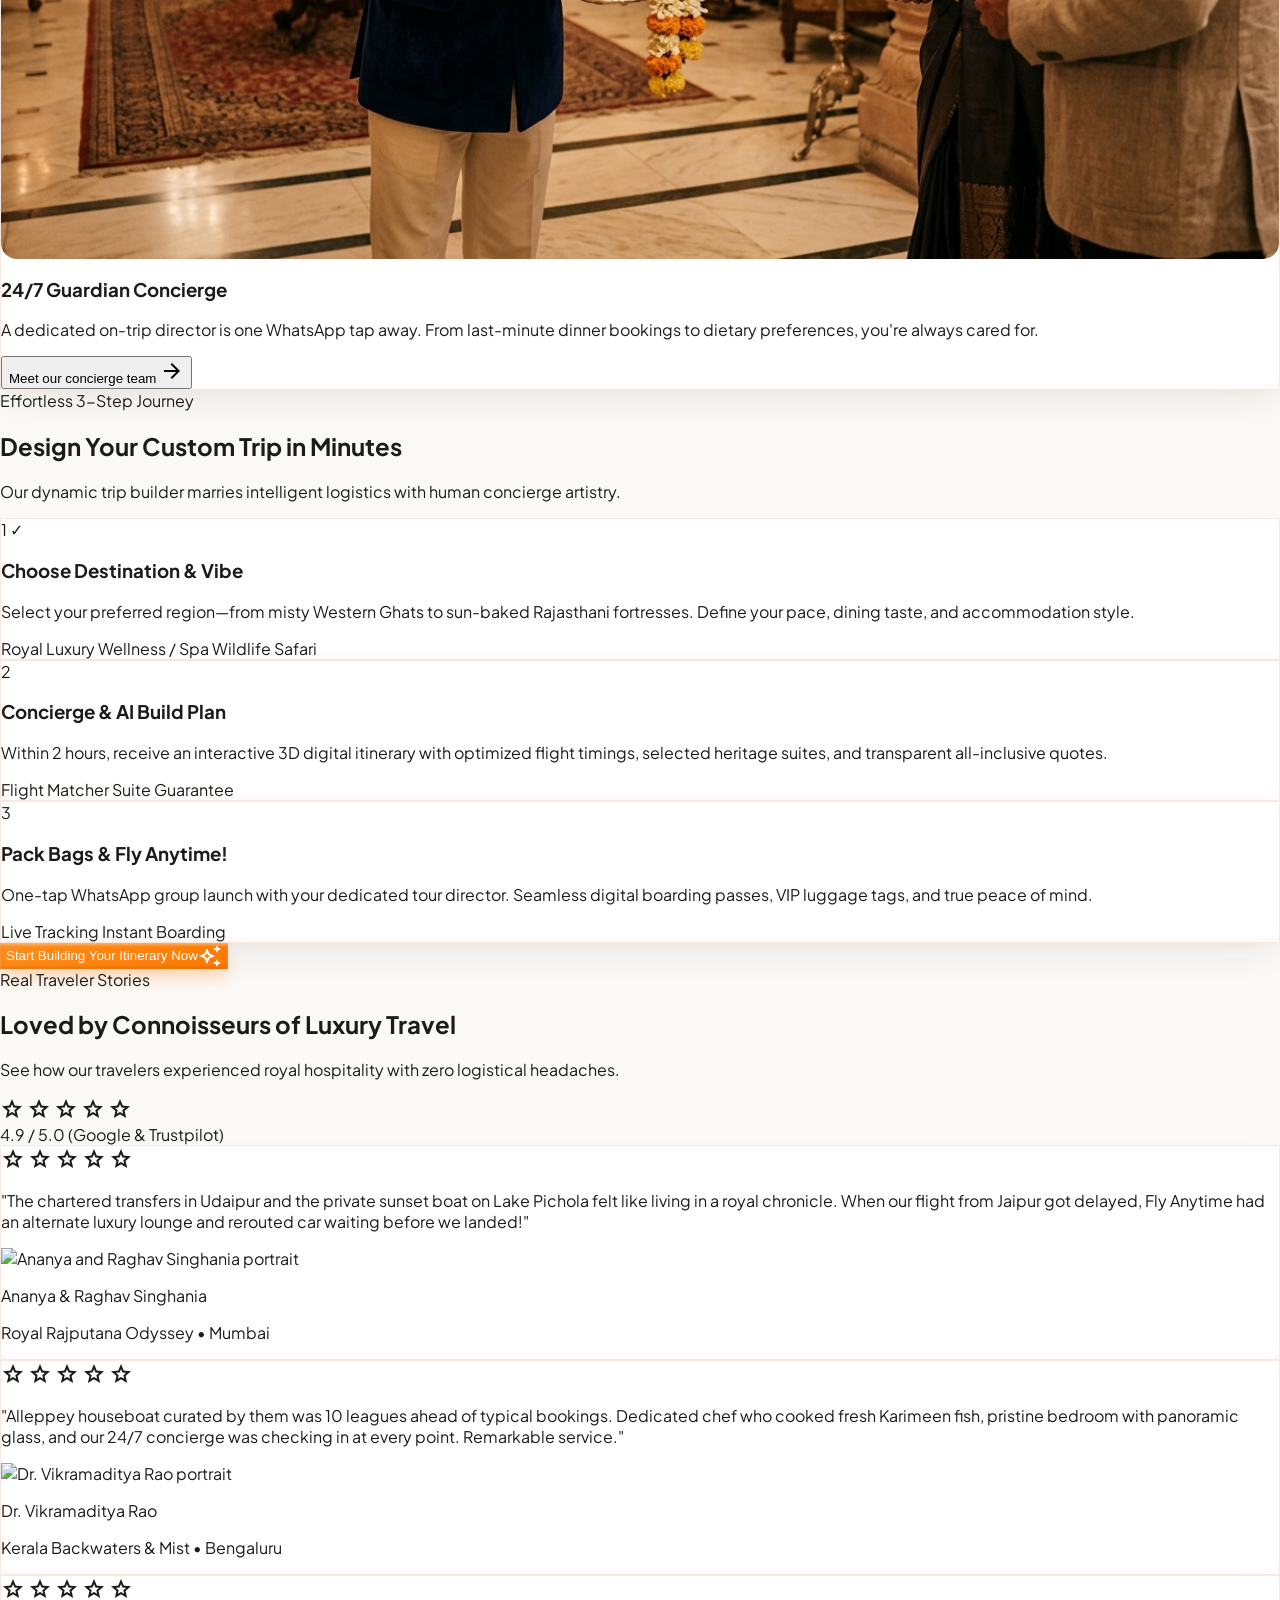
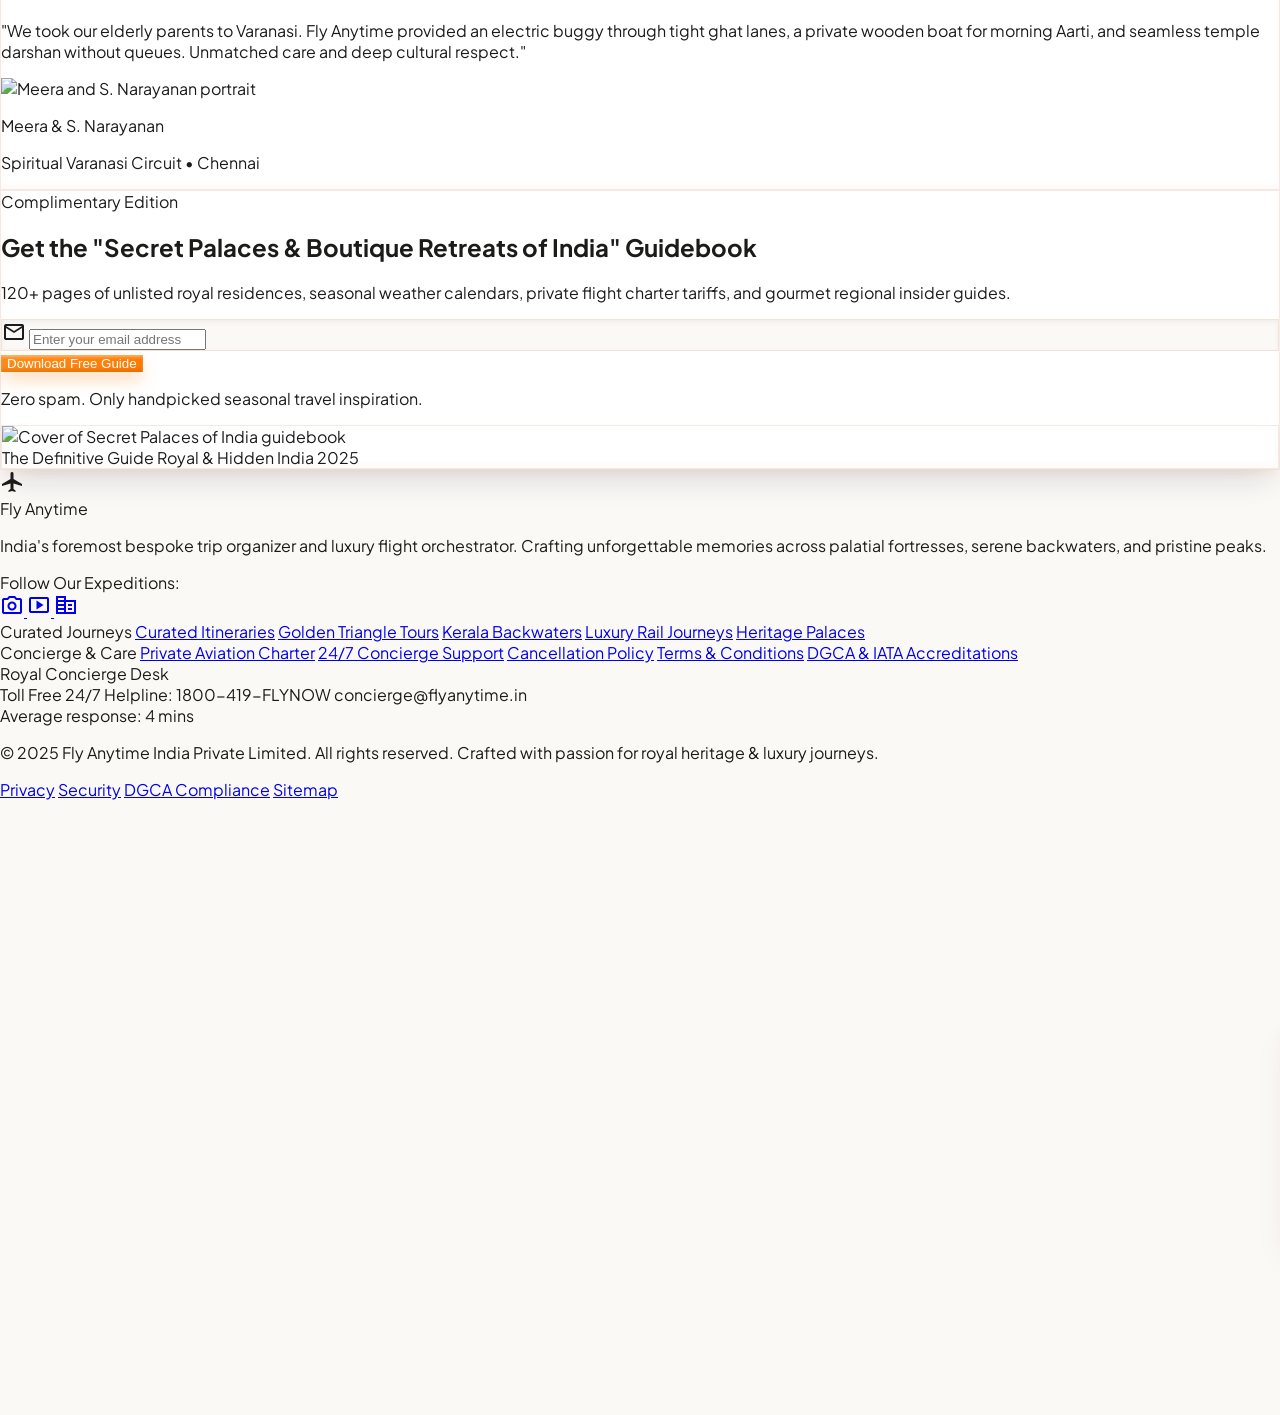
==== commit 10975f01: "feat(ui): add bespoke responsive imagery and luxury badges to Fly Anytime Difference cards" ====
--- a/index.html
+++ b/index.html
@@ -649,64 +649,116 @@
         </p>
       </div>
 
-      <div class="grid grid-cols-1 md:grid-cols-2 lg:grid-cols-4 gap-6">
-        <!-- Feature 1 -->
-        <div class="clay-card p-7 rounded-3xl flex flex-col gap-4 border border-outline-variant/20 relative overflow-hidden group">
-          <div class="w-13 h-13 rounded-2xl bg-gradient-to-br from-primary-fixed to-primary text-on-primary flex items-center justify-center shadow-lg transform group-hover:scale-110 transition-transform">
-            <span class="material-symbols-outlined text-2xl">design_services</span>
-          </div>
-          <h3 class="text-lg font-bold text-on-surface">Zero-Hassle Itineraries</h3>
-          <p class="text-xs text-on-surface-variant leading-relaxed">
-            Every minute calibrated to perfection. Crafted by destination specialists who live and breathe regional culture and secret viewpoints.
-          </p>
-          <div class="mt-auto pt-4 flex items-center text-primary text-xs font-bold gap-1 group-hover:translate-x-1 transition-transform">
-            <span>Learn how we curate</span>
-            <span class="material-symbols-outlined text-sm">arrow_forward</span>
-          </div>
-        </div>
-
-        <!-- Feature 2 -->
-        <div class="clay-card p-7 rounded-3xl flex flex-col gap-4 border border-outline-variant/20 relative overflow-hidden group">
-          <div class="w-13 h-13 rounded-2xl bg-gradient-to-br from-secondary-fixed to-secondary text-on-secondary flex items-center justify-center shadow-lg transform group-hover:scale-110 transition-transform">
-            <span class="material-symbols-outlined text-2xl">flight_takeoff</span>
-          </div>
-          <h3 class="text-lg font-bold text-on-surface">Seamless Flight & Transfers</h3>
-          <p class="text-xs text-on-surface-variant leading-relaxed">
-            Direct airline integrations with luggage expedited check-in, luxury private Mercedes/Innova Crysta coaches, and private airport VIP meet & greet.
-          </p>
-          <div class="mt-auto pt-4 flex items-center text-secondary text-xs font-bold gap-1 group-hover:translate-x-1 transition-transform">
-            <a href="flights.html">View fleet & flight tiers</a>
-            <span class="material-symbols-outlined text-sm">arrow_forward</span>
-          </div>
-        </div>
-
-        <!-- Feature 3 -->
-        <div class="clay-card p-7 rounded-3xl flex flex-col gap-4 border border-outline-variant/20 relative overflow-hidden group">
-          <div class="w-13 h-13 rounded-2xl bg-gradient-to-br from-tertiary-fixed to-tertiary text-on-tertiary flex items-center justify-center shadow-lg transform group-hover:scale-110 transition-transform">
-            <span class="material-symbols-outlined text-2xl">castle</span>
-          </div>
-          <h3 class="text-lg font-bold text-on-surface">Verified Heritage Palaces</h3>
-          <p class="text-xs text-on-surface-variant leading-relaxed">
-            Hand-vetted royal suites, Taj/Oberoi partnership perks, complementary high teas in royal courtyards, and guaranteed premium room upgrades.
-          </p>
-          <div class="mt-auto pt-4 flex items-center text-tertiary text-xs font-bold gap-1 group-hover:translate-x-1 transition-transform">
-            <a href="stays.html">Explore palace partners</a>
-            <span class="material-symbols-outlined text-sm">arrow_forward</span>
-          </div>
-        </div>
-
-        <!-- Feature 4 -->
-        <div class="clay-card p-7 rounded-3xl flex flex-col gap-4 border border-outline-variant/20 relative overflow-hidden group">
-          <div class="w-13 h-13 rounded-2xl bg-gradient-to-br from-primary-container to-on-primary-container text-on-primary flex items-center justify-center shadow-lg transform group-hover:scale-110 transition-transform">
-            <span class="material-symbols-outlined text-2xl">support_agent</span>
-          </div>
-          <h3 class="text-lg font-bold text-on-surface">24/7 Guardian Concierge</h3>
-          <p class="text-xs text-on-surface-variant leading-relaxed">
-            A dedicated on-trip trip director is one WhatsApp tap away. From last-minute dinner bookings to dietary requirements, you're always cared for.
-          </p>
-          <div class="mt-auto pt-4 flex items-center text-primary-container text-xs font-bold gap-1 group-hover:translate-x-1 transition-transform">
-            <span>Meet our concierge team</span>
-            <span class="material-symbols-outlined text-sm">arrow_forward</span>
+      <div class="grid grid-cols-1 sm:grid-cols-2 lg:grid-cols-4 gap-6">
+        <!-- Feature 1: Zero-Hassle Itineraries -->
+        <div class="clay-card p-4 sm:p-5 rounded-3xl flex flex-col group border border-outline-variant/30 transition-all duration-300">
+          <div class="card-media-wrap rounded-2xl overflow-hidden relative mb-4">
+            <img class="responsive-img-cover group-hover:scale-105 transition-transform duration-500" 
+                 src="images/difference/itinerary_curation.jpg" 
+                 alt="Bespoke luxury travel planning desk in an Indian heritage palace library">
+            <div class="absolute top-2.5 left-2.5 bg-white/90 backdrop-blur-md px-2.5 py-0.5 rounded-full text-[10px] font-extrabold text-primary shadow-xs">
+              Curated Artistry
+            </div>
+          </div>
+          <div class="flex flex-col flex-grow justify-between">
+            <div>
+              <h3 class="text-base sm:text-lg font-bold text-on-surface group-hover:text-primary transition-colors">
+                Zero-Hassle Itineraries
+              </h3>
+              <p class="text-xs text-on-surface-variant mt-2 leading-relaxed">
+                Every minute calibrated to perfection. Crafted by destination specialists who live and breathe regional culture and secret viewpoints.
+              </p>
+            </div>
+            <div class="mt-4 pt-3 border-t border-outline-variant/20 flex items-center text-primary text-xs font-bold gap-1 group-hover:translate-x-1 transition-transform">
+              <a href="#planner" class="flex items-center gap-1">
+                <span>Learn how we curate</span>
+                <span class="material-symbols-outlined text-sm">arrow_forward</span>
+              </a>
+            </div>
+          </div>
+        </div>
+
+        <!-- Feature 2: Seamless Flight & Transfers -->
+        <div class="clay-card p-4 sm:p-5 rounded-3xl flex flex-col group border border-outline-variant/30 transition-all duration-300">
+          <div class="card-media-wrap rounded-2xl overflow-hidden relative mb-4">
+            <img class="responsive-img-cover group-hover:scale-105 transition-transform duration-500" 
+                 src="images/difference/flight_transfers.jpg" 
+                 alt="Private jet and luxury Mercedes chauffeur transfers at sunset in India">
+            <div class="absolute top-2.5 left-2.5 bg-white/90 backdrop-blur-md px-2.5 py-0.5 rounded-full text-[10px] font-extrabold text-secondary shadow-xs">
+              Private Skyways
+            </div>
+          </div>
+          <div class="flex flex-col flex-grow justify-between">
+            <div>
+              <h3 class="text-base sm:text-lg font-bold text-on-surface group-hover:text-primary transition-colors">
+                Seamless Flight & Transfers
+              </h3>
+              <p class="text-xs text-on-surface-variant mt-2 leading-relaxed">
+                Direct airline integrations with luggage expedited check-in, luxury private Mercedes coaches, and private airport VIP meet & greet.
+              </p>
+            </div>
+            <div class="mt-4 pt-3 border-t border-outline-variant/20 flex items-center text-secondary text-xs font-bold gap-1 group-hover:translate-x-1 transition-transform">
+              <a href="flights.html" class="flex items-center gap-1">
+                <span>View fleet & flight tiers</span>
+                <span class="material-symbols-outlined text-sm">arrow_forward</span>
+              </a>
+            </div>
+          </div>
+        </div>
+
+        <!-- Feature 3: Verified Heritage Palaces -->
+        <div class="clay-card p-4 sm:p-5 rounded-3xl flex flex-col group border border-outline-variant/30 transition-all duration-300">
+          <div class="card-media-wrap rounded-2xl overflow-hidden relative mb-4">
+            <img class="responsive-img-cover group-hover:scale-105 transition-transform duration-500" 
+                 src="images/difference/heritage_palaces.jpg" 
+                 alt="Opulent royal heritage palace courtyard with chandeliers and fountain at twilight">
+            <div class="absolute top-2.5 left-2.5 bg-white/90 backdrop-blur-md px-2.5 py-0.5 rounded-full text-[10px] font-extrabold text-tertiary shadow-xs">
+              Living Royalty
+            </div>
+          </div>
+          <div class="flex flex-col flex-grow justify-between">
+            <div>
+              <h3 class="text-base sm:text-lg font-bold text-on-surface group-hover:text-primary transition-colors">
+                Verified Heritage Palaces
+              </h3>
+              <p class="text-xs text-on-surface-variant mt-2 leading-relaxed">
+                Hand-vetted royal suites, Taj/Oberoi partnership perks, complementary high teas in royal courtyards, and guaranteed room upgrades.
+              </p>
+            </div>
+            <div class="mt-4 pt-3 border-t border-outline-variant/20 flex items-center text-tertiary text-xs font-bold gap-1 group-hover:translate-x-1 transition-transform">
+              <a href="stays.html" class="flex items-center gap-1">
+                <span>Explore palace partners</span>
+                <span class="material-symbols-outlined text-sm">arrow_forward</span>
+              </a>
+            </div>
+          </div>
+        </div>
+
+        <!-- Feature 4: 24/7 Guardian Concierge -->
+        <div class="clay-card p-4 sm:p-5 rounded-3xl flex flex-col group border border-outline-variant/30 transition-all duration-300">
+          <div class="card-media-wrap rounded-2xl overflow-hidden relative mb-4">
+            <img class="responsive-img-cover group-hover:scale-105 transition-transform duration-500" 
+                 src="images/difference/guardian_concierge.jpg" 
+                 alt="Royal Indian luxury concierge host in traditional attire offering Namaste greeting">
+            <div class="absolute top-2.5 left-2.5 bg-white/90 backdrop-blur-md px-2.5 py-0.5 rounded-full text-[10px] font-extrabold text-primary shadow-xs">
+              Royal Host
+            </div>
+          </div>
+          <div class="flex flex-col flex-grow justify-between">
+            <div>
+              <h3 class="text-base sm:text-lg font-bold text-on-surface group-hover:text-primary transition-colors">
+                24/7 Guardian Concierge
+              </h3>
+              <p class="text-xs text-on-surface-variant mt-2 leading-relaxed">
+                A dedicated on-trip director is one WhatsApp tap away. From last-minute dinner bookings to dietary preferences, you're always cared for.
+              </p>
+            </div>
+            <div class="mt-4 pt-3 border-t border-outline-variant/20 flex items-center text-primary text-xs font-bold gap-1 group-hover:translate-x-1 transition-transform">
+              <button class="open-plan-modal flex items-center gap-1 cursor-pointer bg-transparent border-0 p-0 text-primary font-bold" data-package="24/7 Concierge Consultation">
+                <span>Meet our concierge team</span>
+                <span class="material-symbols-outlined text-sm">arrow_forward</span>
+              </button>
+            </div>
           </div>
         </div>
       </div>
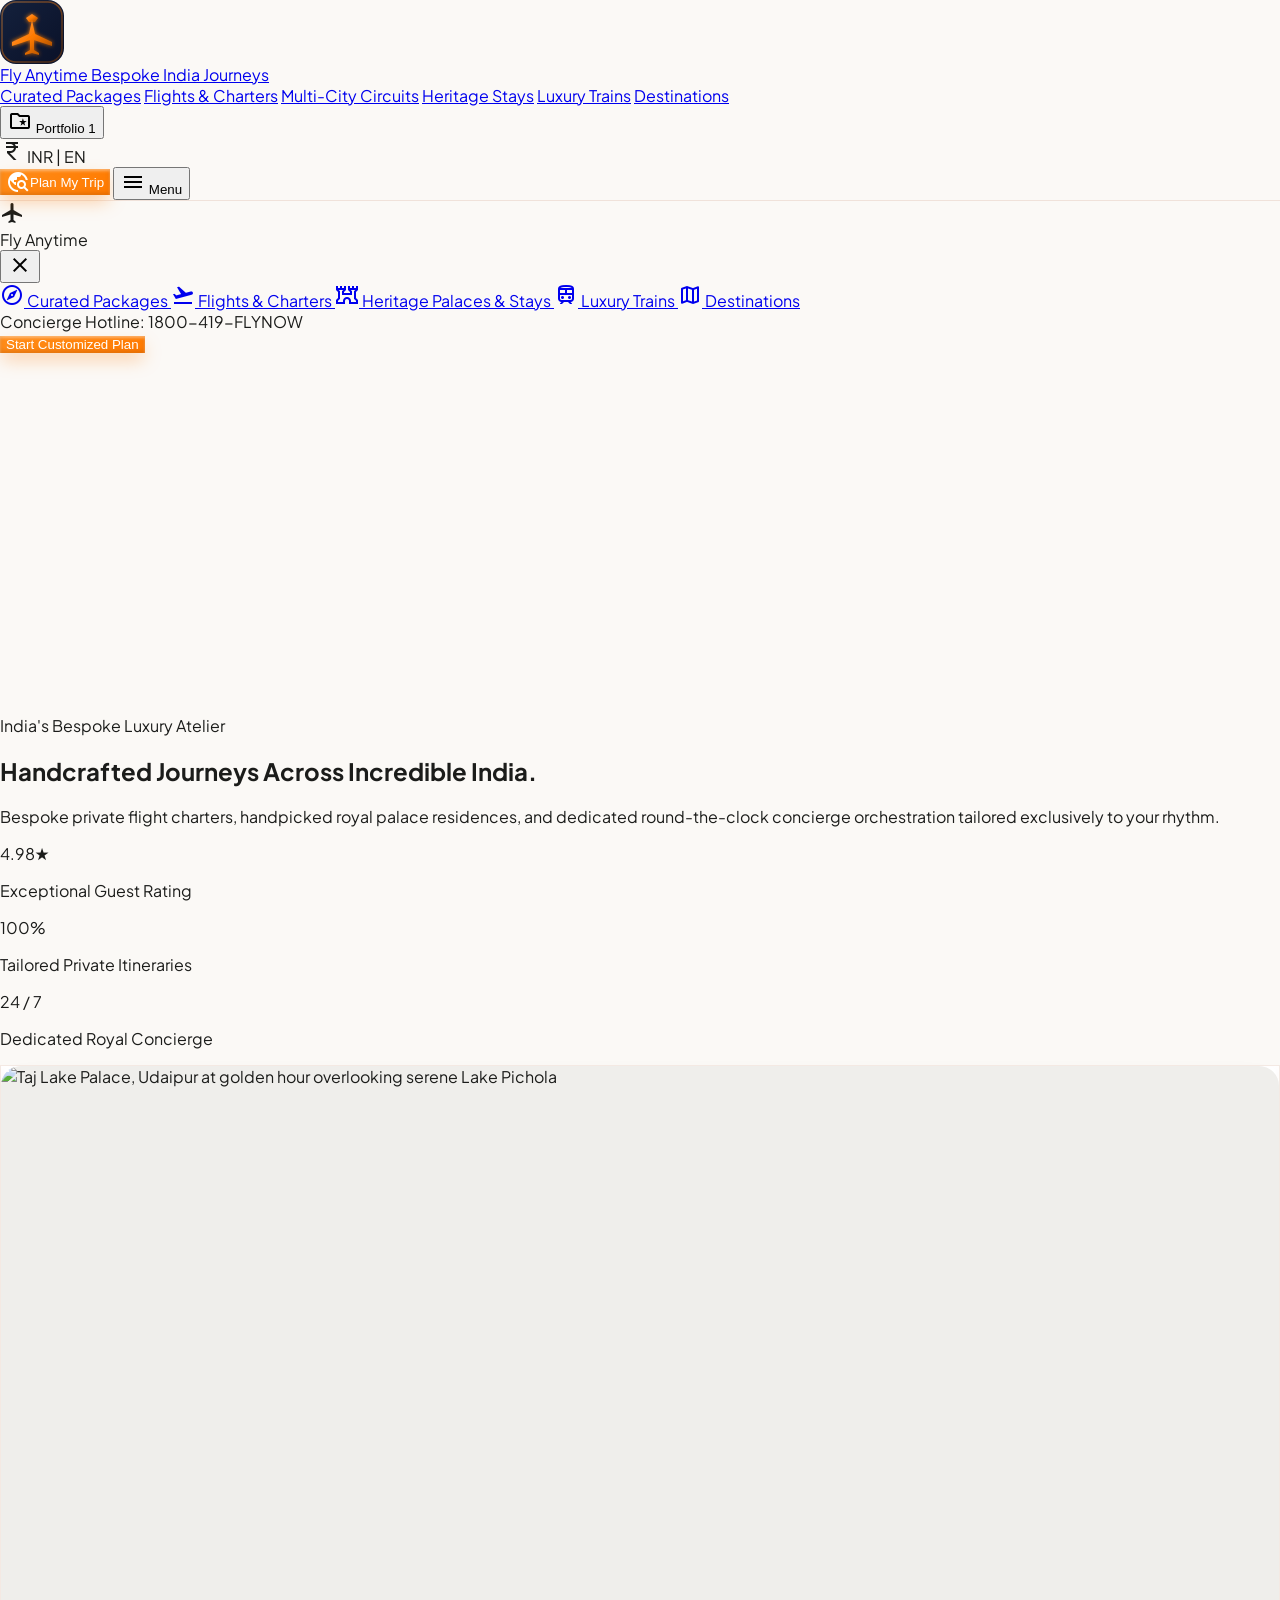
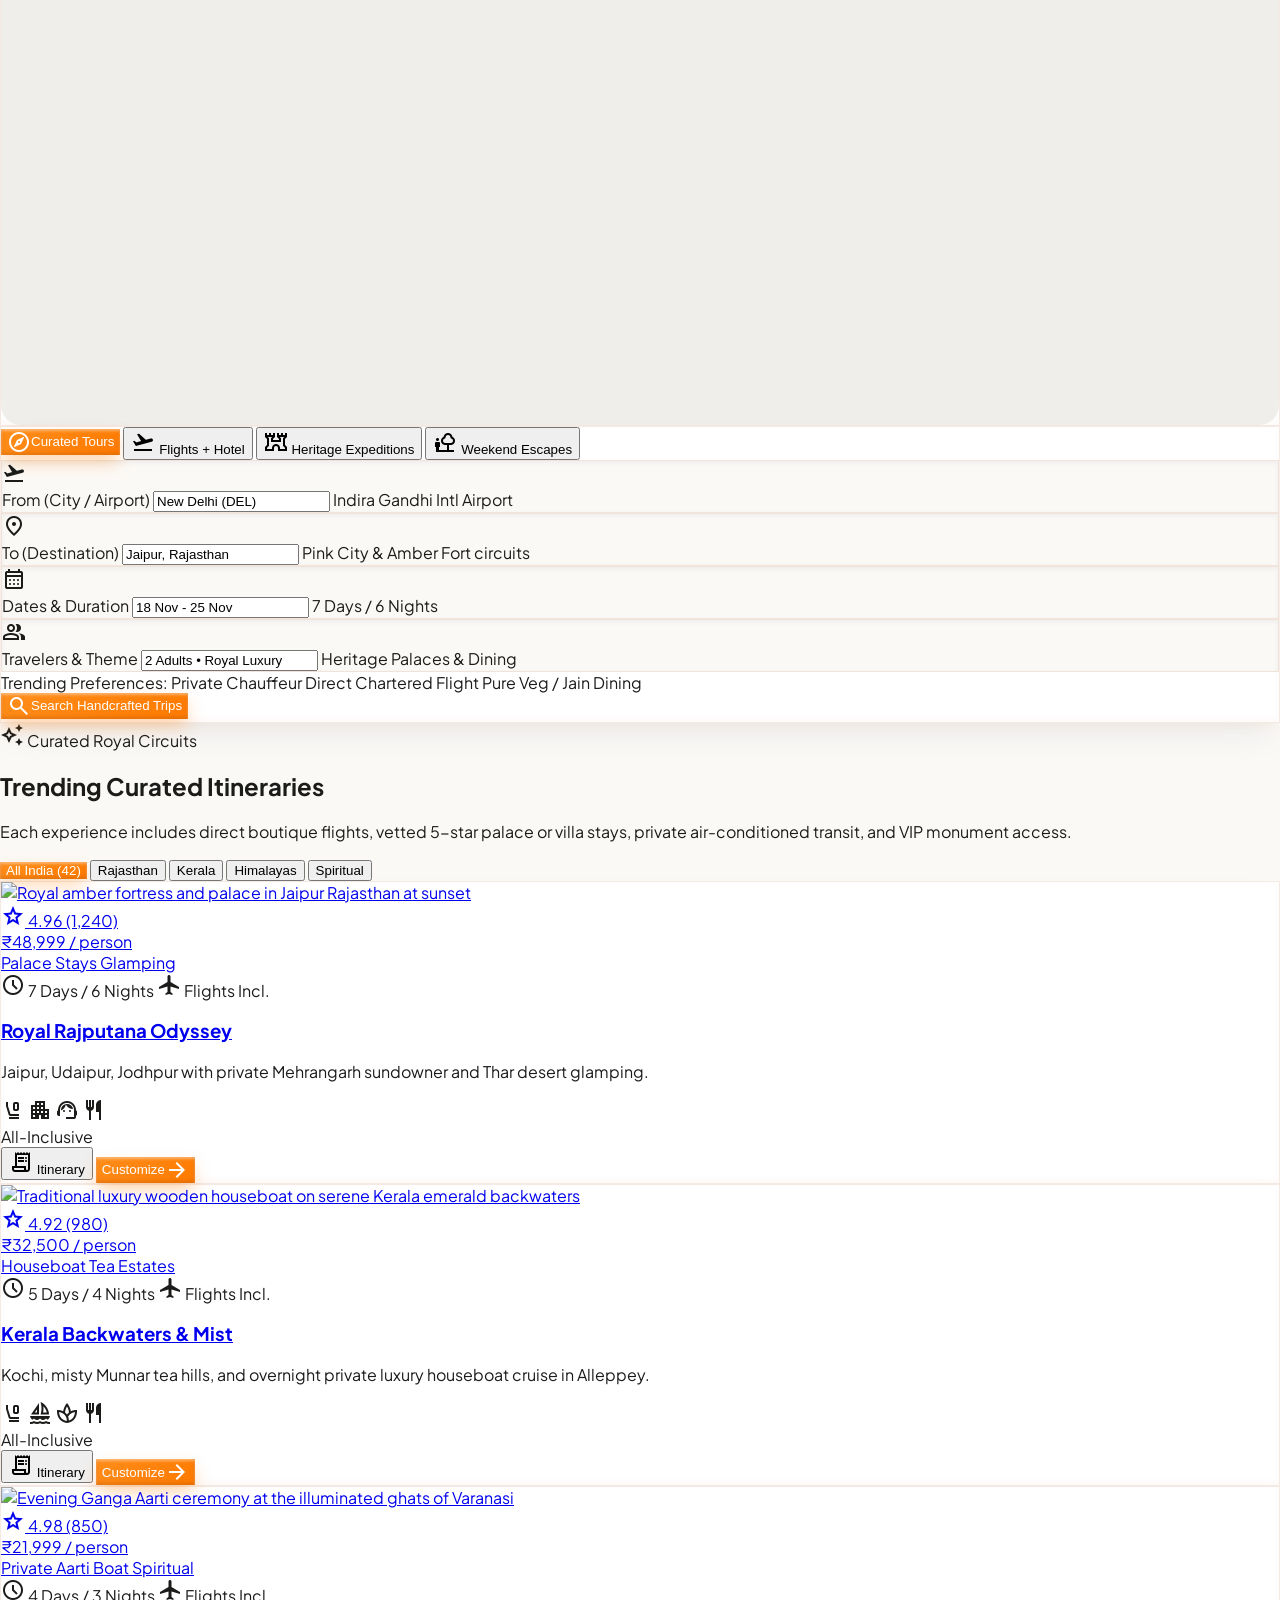
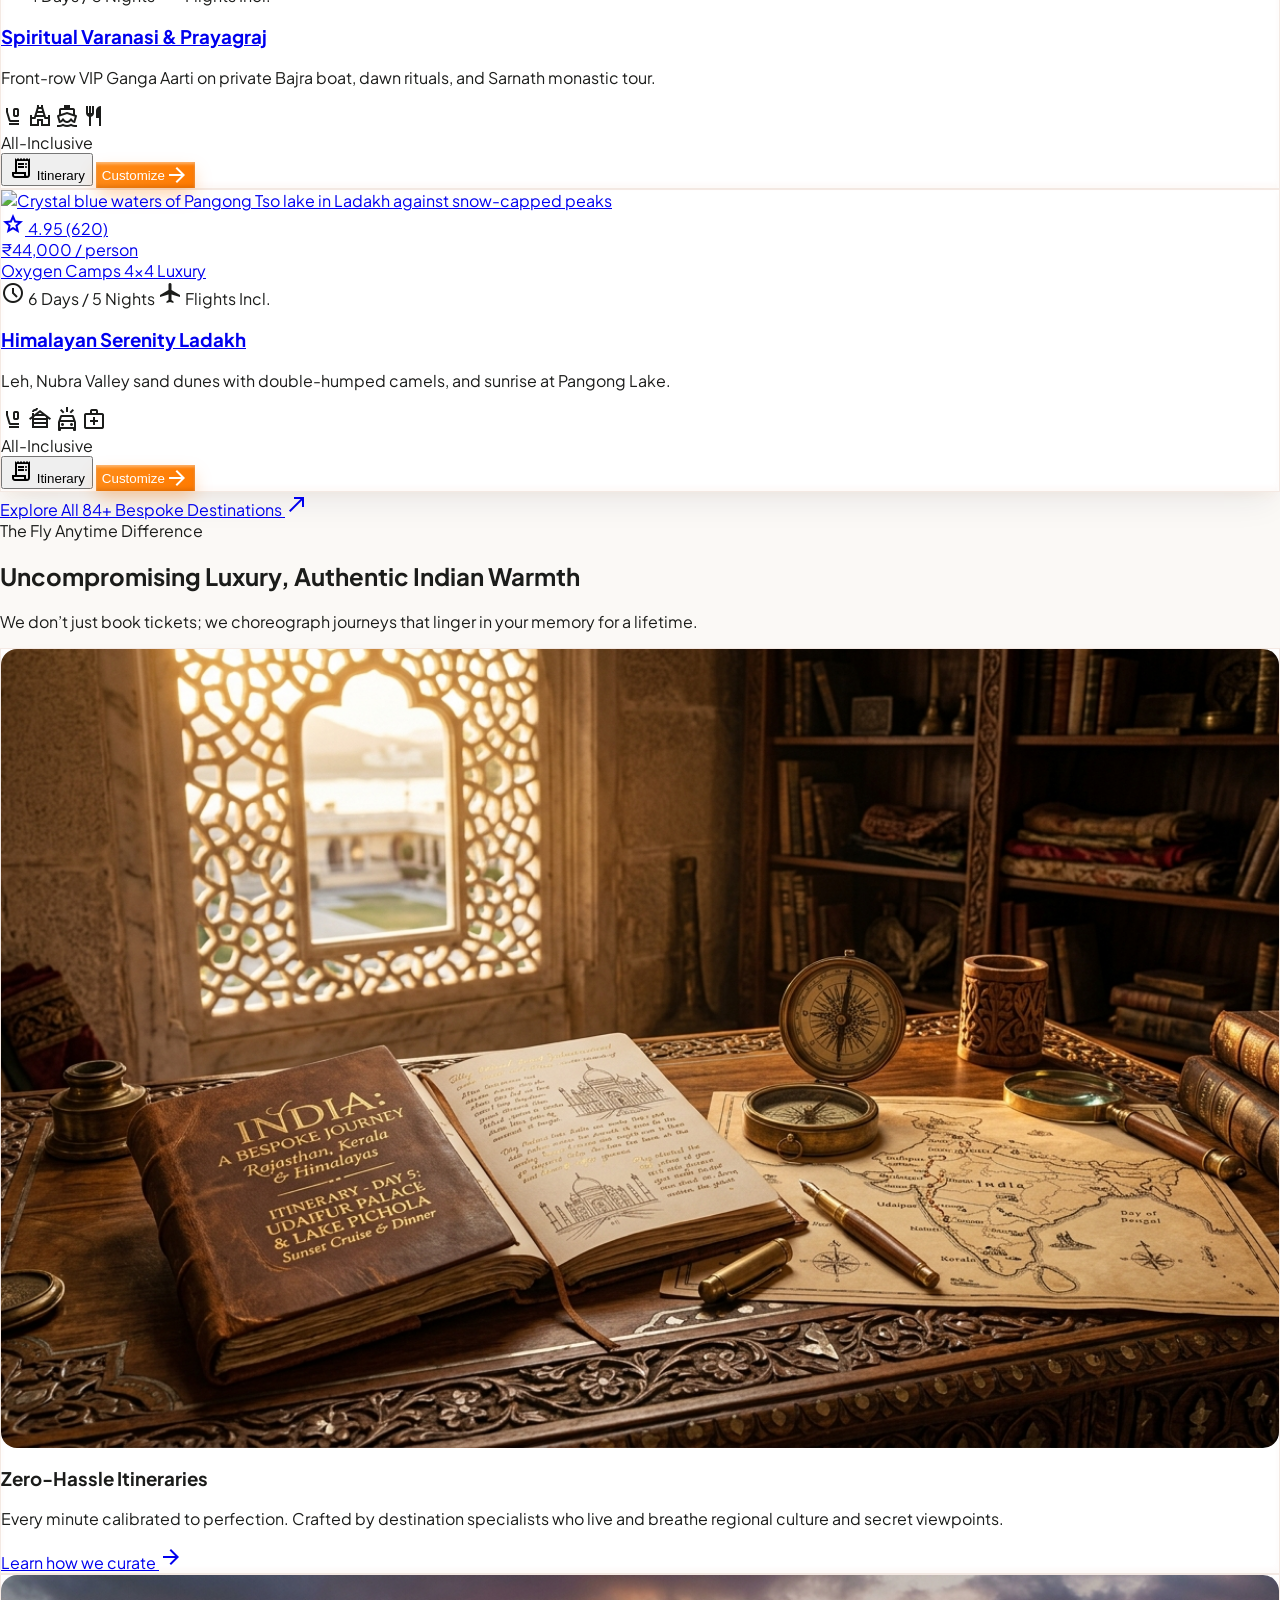
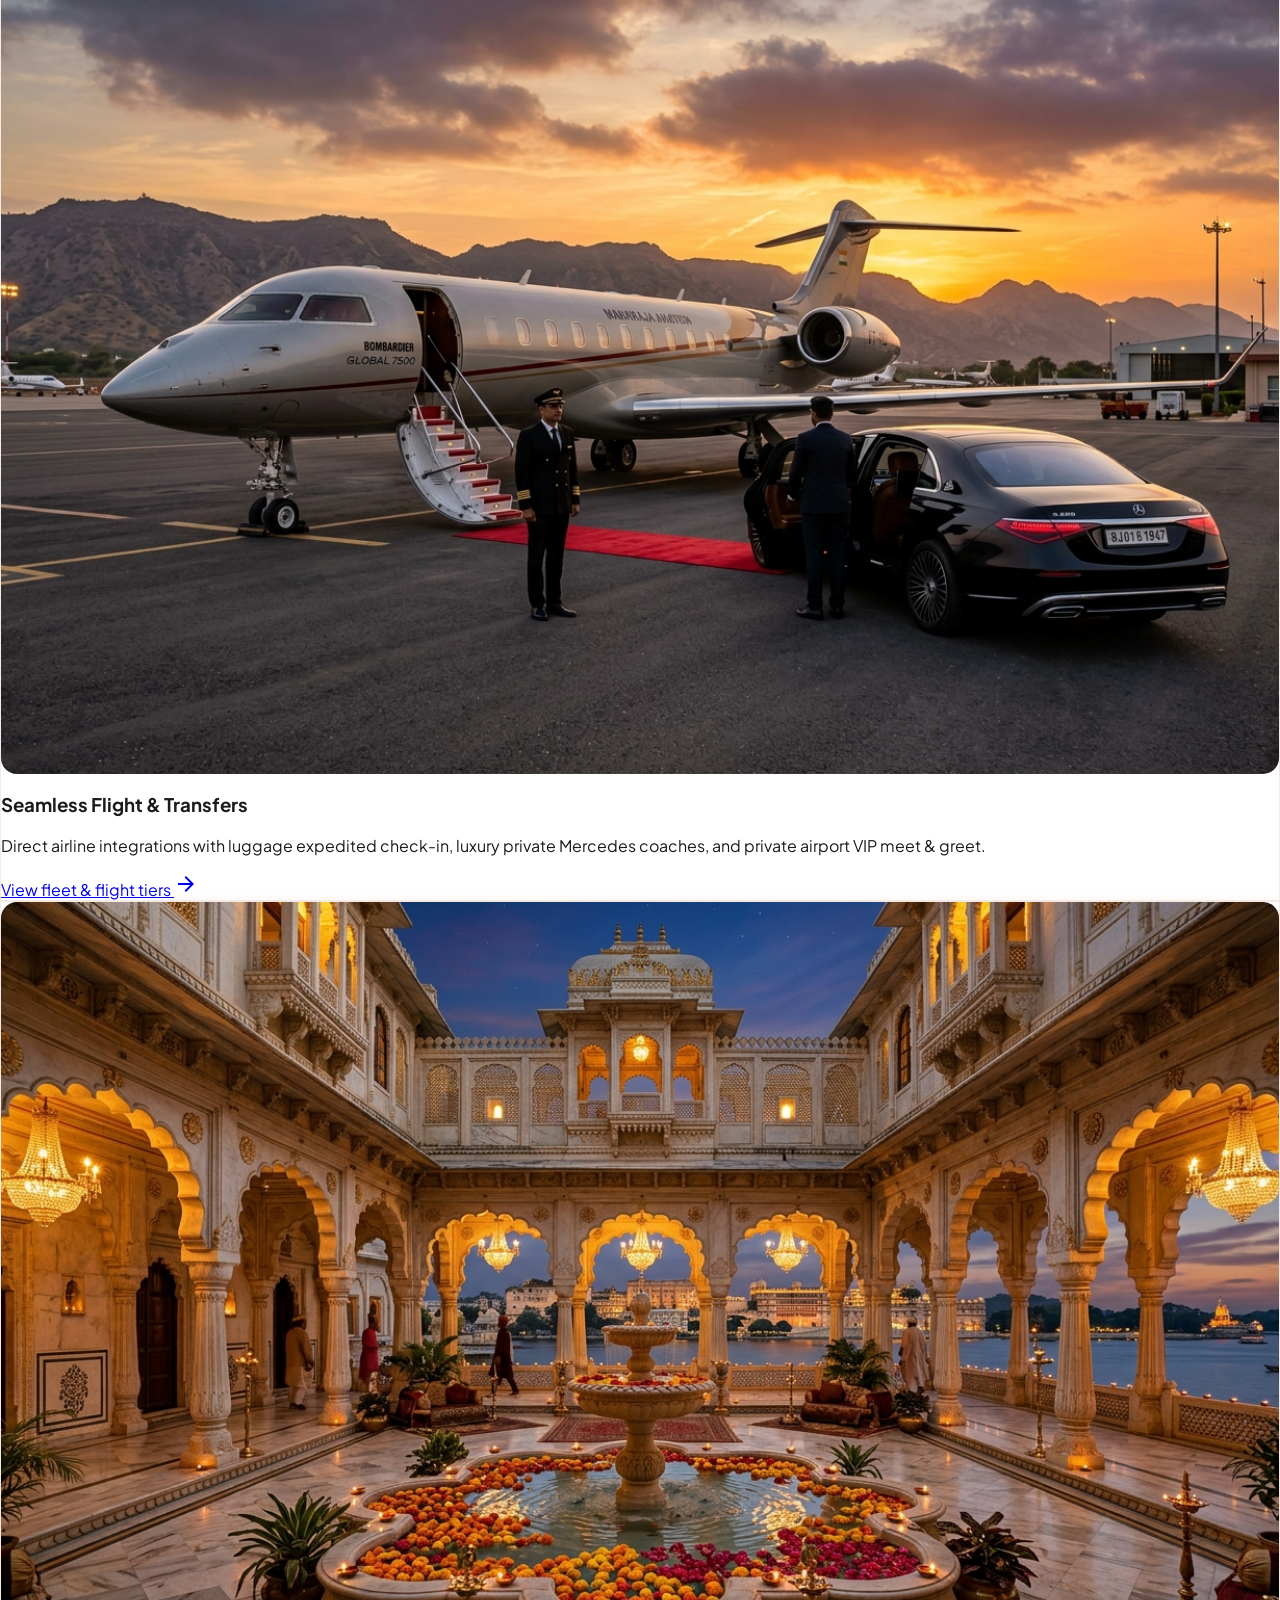
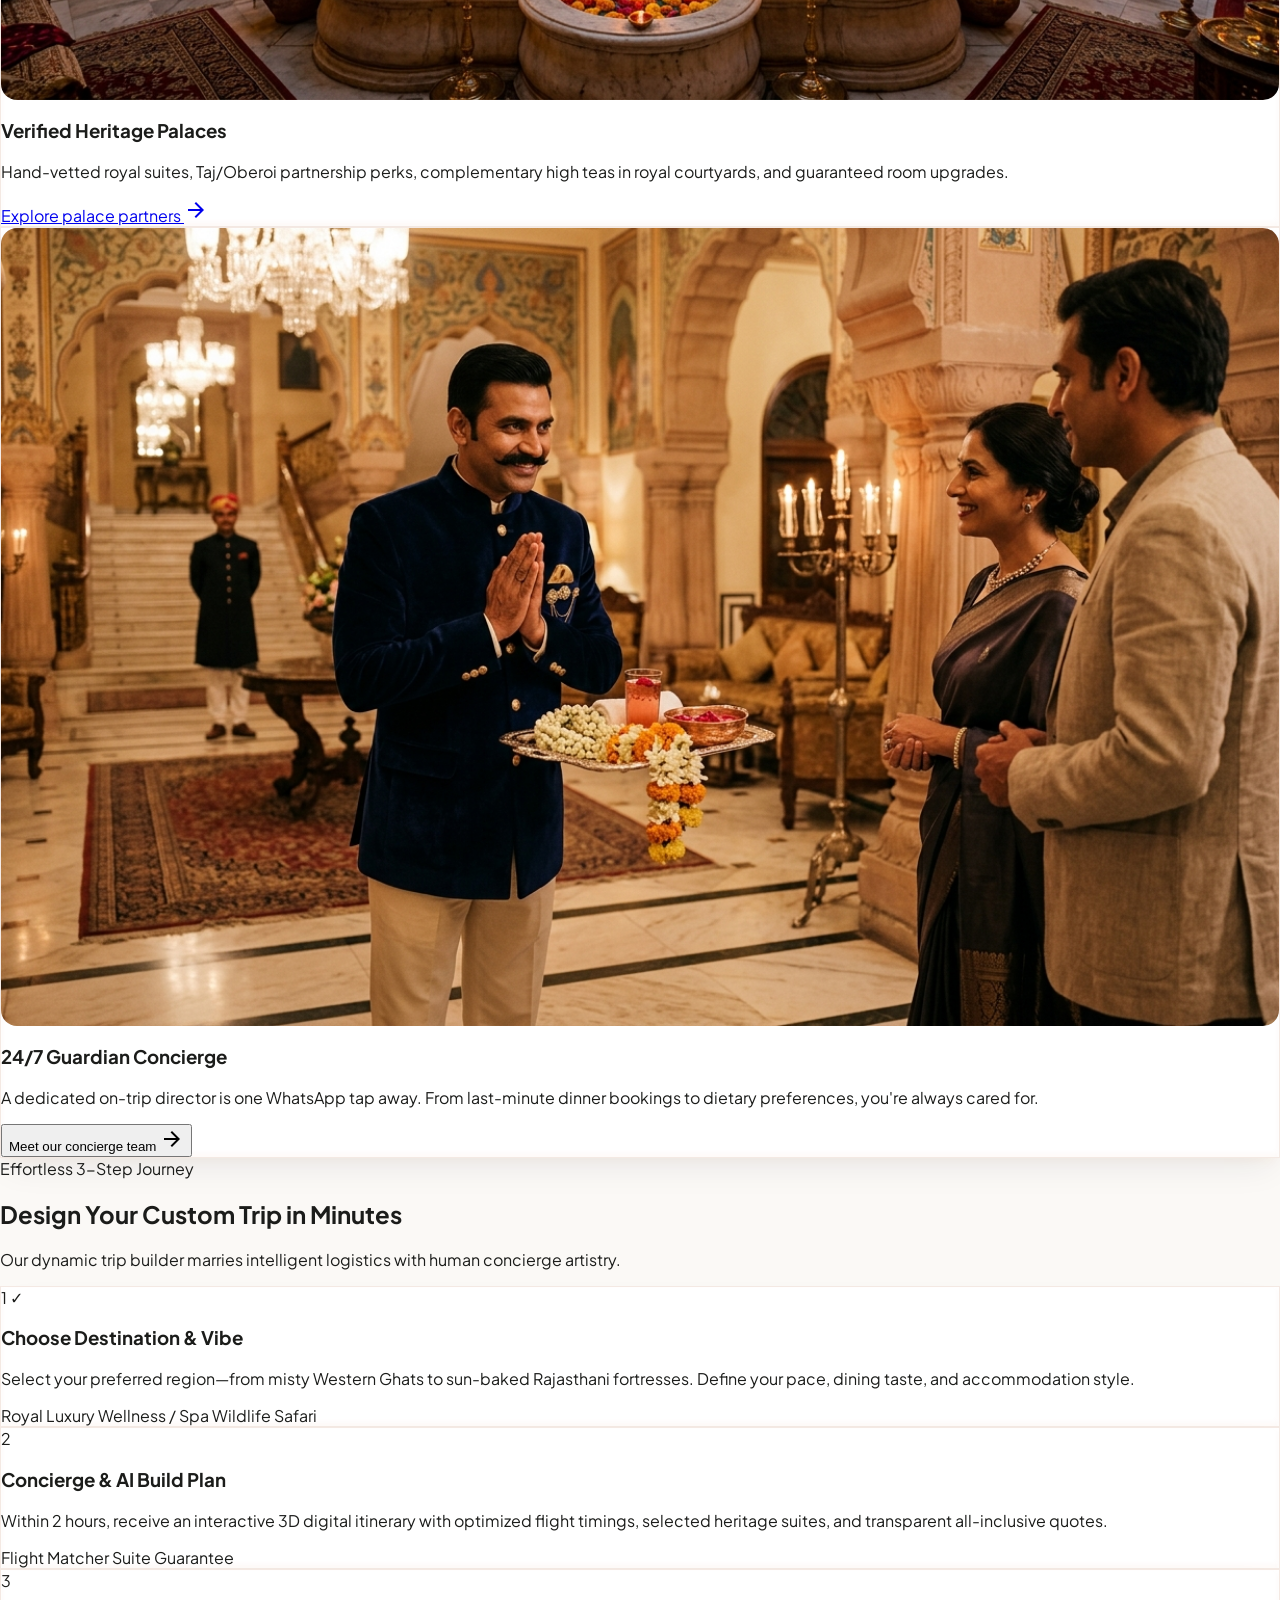
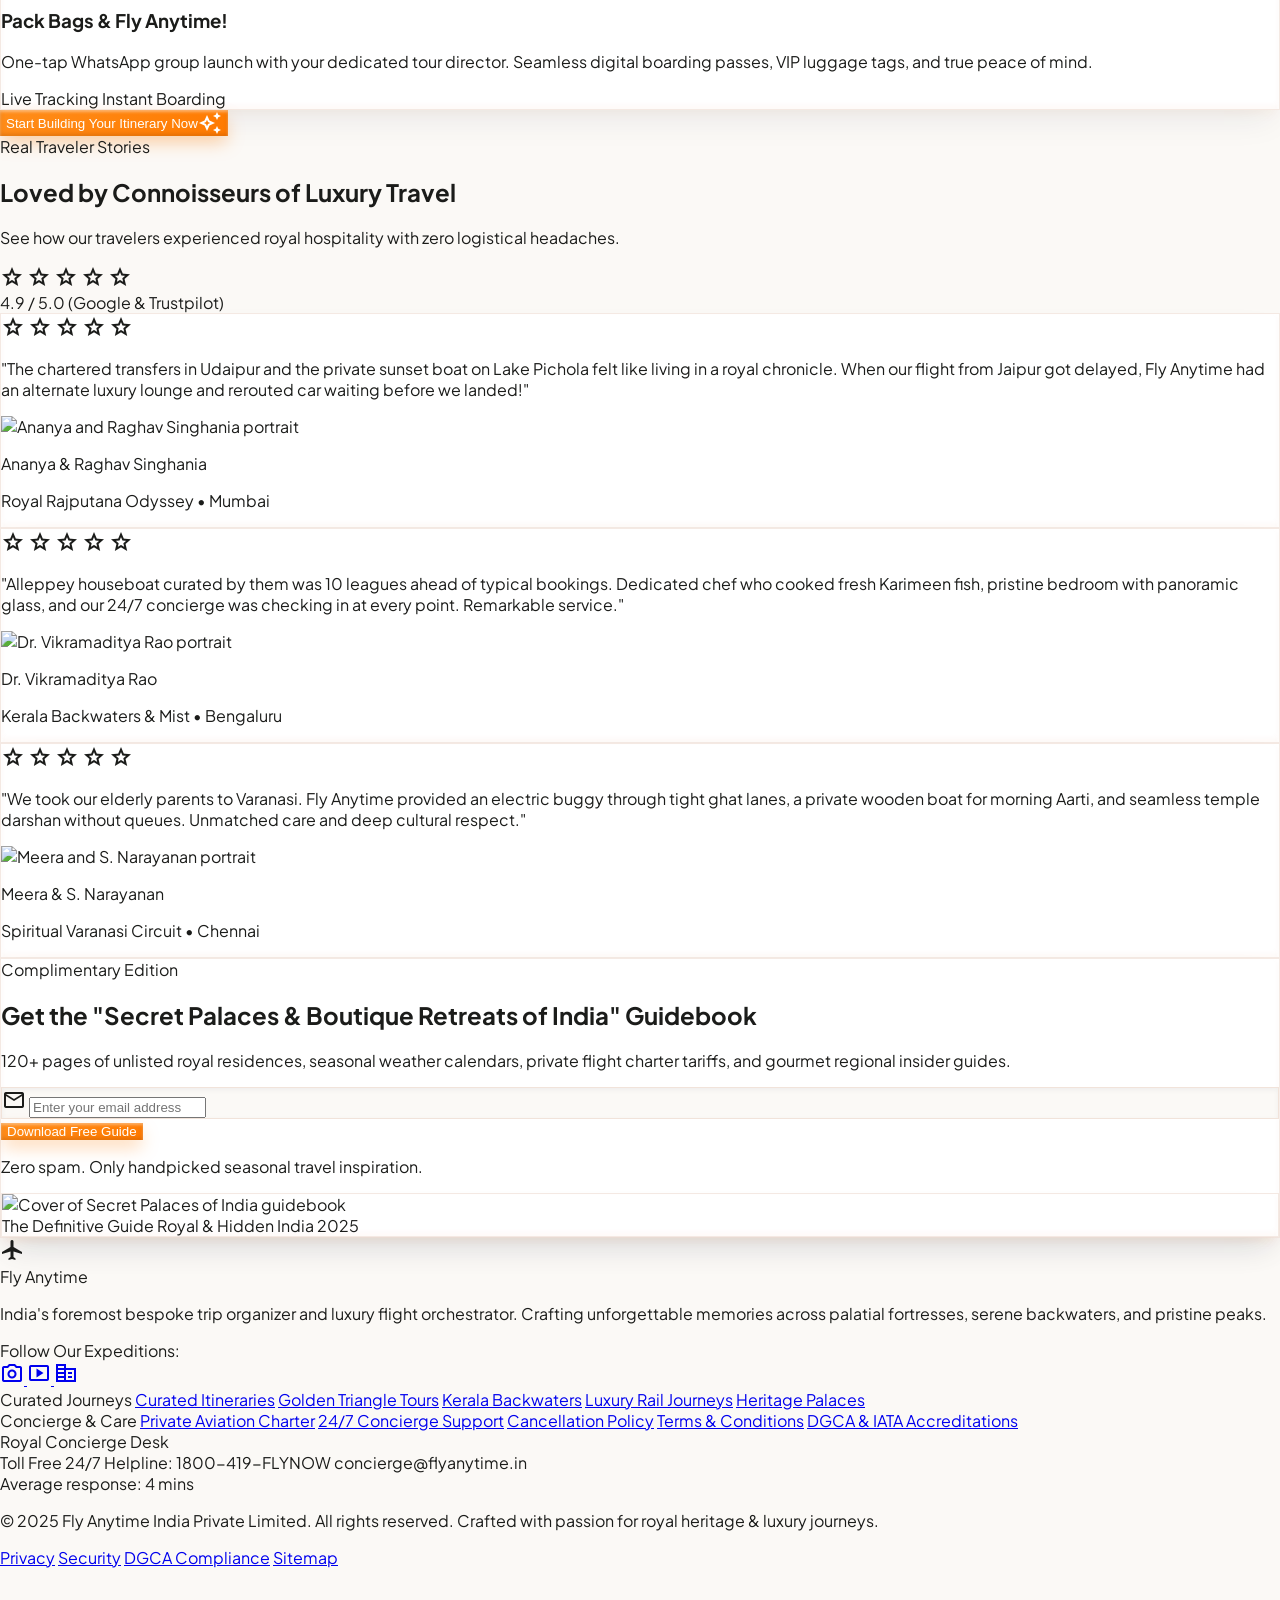
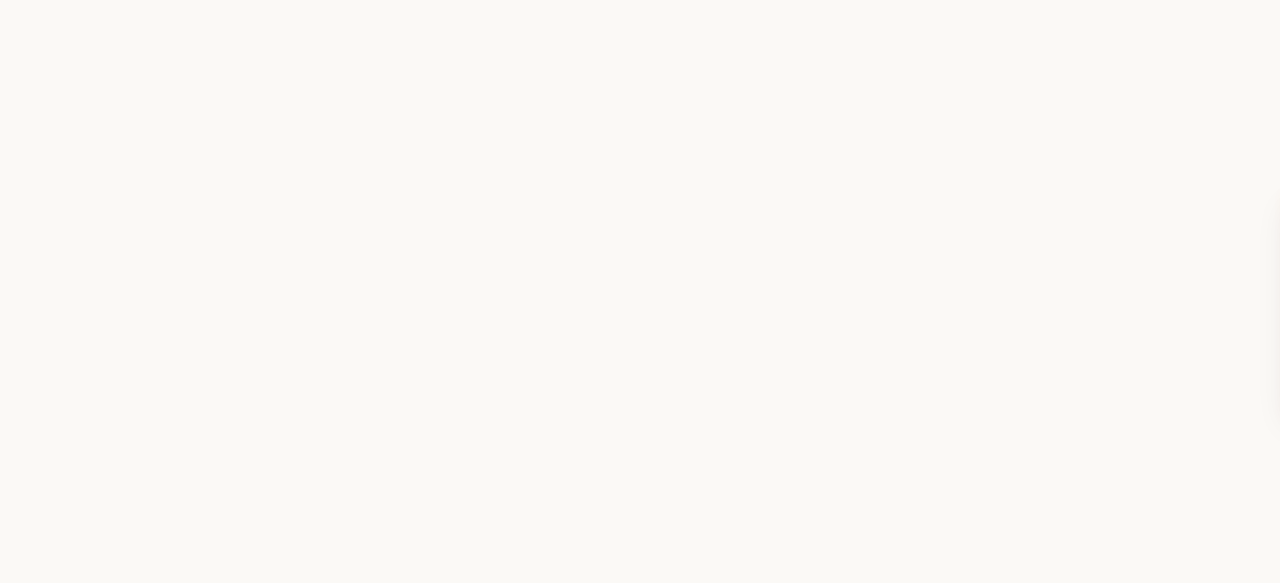
==== commit 06be98fd: "feat(ui): add desktop mega menu, trip-detail master template, vector royal logo, and hide mobile bot" ====
--- a/index.html
+++ b/index.html
@@ -6,6 +6,7 @@
   <meta name="view-transition" content="same-origin">
   <title>Fly Anytime | Incredible India Trip Organizer & Bespoke Flight Experiences</title>
   <meta name="description" content="India's bespoke luxury travel atelier. Private flight charters, handpicked royal palace stays, luxury trains and 24/7 dedicated concierge orchestration.">
+  <link rel="icon" type="image/svg+xml" href="favicon.svg">
   <meta name="theme-color" content="#8f1d1d">
   <link rel="manifest" href="manifest.json">
   
@@ -90,9 +91,7 @@
       
       <!-- Brand Logo -->
       <a class="flex items-center gap-3 group" href="index.html">
-        <div class="w-11 h-11 rounded-xl bg-gradient-to-tr from-primary to-primary-container flex items-center justify-center text-on-primary shadow-md shadow-primary/20 transform transition-transform group-hover:scale-105">
-          <span class="material-symbols-outlined text-2xl rotate-45">flight</span>
-        </div>
+        <img src="favicon.svg" alt="Fly Anytime Royal Emblem" class="w-11 h-11 rounded-xl shadow-md shadow-primary/20 transform transition-transform group-hover:scale-105 object-cover">
         <div class="flex flex-col">
           <span class="text-lg font-extrabold text-primary tracking-tight flex items-center gap-1.5">
             Fly Anytime
@@ -133,9 +132,10 @@
           <span>Plan My Trip</span>
         </button>
 
-        <!-- Mobile Menu Toggle Button -->
-        <button id="mobileMenuToggle" class="lg:hidden p-2 rounded-xl bg-surface-container hover:bg-surface-container-high text-on-surface transition-colors" aria-label="Open mobile navigation">
-          <span class="material-symbols-outlined text-2xl">menu</span>
+        <!-- Desktop & Mobile Unified Mega Menu Toggle Button -->
+        <button id="megaMenuToggle" class="p-2 sm:px-3 sm:py-2 rounded-2xl bg-surface-container hover:bg-surface-container-high text-on-surface flex items-center gap-1.5 border border-outline-variant/30 cursor-pointer transition-all active:scale-95 group shadow-xs" aria-label="Open directory menu">
+          <span class="material-symbols-outlined text-2xl group-hover:text-primary transition-colors">menu</span>
+          <span class="hidden md:inline text-xs font-extrabold uppercase tracking-wider group-hover:text-primary transition-colors">Menu</span>
         </button>
       </div>
     </div>
@@ -184,6 +184,81 @@
       </button>
     </div>
   </aside>
+
+  <!-- UNIFIED DESKTOP & MOBILE MEGA MENU SLIDE-OVER DRAWER -->
+  <div id="megaMenuDrawer" class="fixed inset-0 z-50 mega-menu-closed">
+    <div id="megaMenuBackdrop" class="absolute inset-0 bg-black/60 backdrop-blur-md"></div>
+    <aside id="megaMenuPanel" class="absolute right-0 top-0 bottom-0 w-full sm:max-w-md bg-surface-bright shadow-2xl flex flex-col z-10 border-l border-outline-variant/30">
+      
+      <!-- Drawer Top Bar -->
+      <div class="p-6 border-b border-outline-variant/20 flex items-center justify-between bg-surface-container-low/50">
+        <div class="flex items-center gap-3">
+          <img src="favicon.svg" alt="Fly Anytime" class="w-10 h-10 rounded-xl shadow-md object-cover">
+          <div>
+            <h3 class="text-base font-black text-on-surface">Fly Anytime Directory</h3>
+            <p class="text-[11px] text-tertiary">All Curated Services & Fleet Portals</p>
+          </div>
+        </div>
+        <button id="closeMegaMenu" class="p-2 rounded-xl hover:bg-surface-container text-on-surface-variant cursor-pointer" aria-label="Close menu">
+          <span class="material-symbols-outlined text-2xl">close</span>
+        </button>
+      </div>
+
+      <!-- Navigation Links Directory -->
+      <div class="flex-1 overflow-y-auto p-6 flex flex-col gap-6">
+        <div>
+          <span class="text-[10px] font-black uppercase tracking-wider text-primary">Private Aviation</span>
+          <div class="flex flex-col gap-2 mt-2">
+            <a href="flights.html" class="p-3 rounded-xl hover:bg-surface-container text-xs font-bold text-on-surface flex items-center justify-between transition-colors">
+              <span>Private Jet & Helicopter Charter</span>
+              <span class="material-symbols-outlined text-sm">arrow_forward</span>
+            </a>
+            <a href="flights.html#multiCityCircuitSection" class="p-3 rounded-xl hover:bg-surface-container text-xs font-bold text-on-surface flex items-center justify-between transition-colors">
+              <span>Interactive Multi-City Circuit Builder</span>
+              <span class="material-symbols-outlined text-sm">arrow_forward</span>
+            </a>
+          </div>
+        </div>
+
+        <div>
+          <span class="text-[10px] font-black uppercase tracking-wider text-secondary">Heritage Enclaves</span>
+          <div class="flex flex-col gap-2 mt-2">
+            <a href="stays.html" class="p-3 rounded-xl hover:bg-surface-container text-xs font-bold text-on-surface flex items-center justify-between transition-colors">
+              <span>Living Palaces & Royal Residencies</span>
+              <span class="material-symbols-outlined text-sm">arrow_forward</span>
+            </a>
+            <a href="trains.html" class="p-3 rounded-xl hover:bg-surface-container text-xs font-bold text-on-surface flex items-center justify-between transition-colors">
+              <span>Maharajas' Express & Luxury Trains</span>
+              <span class="material-symbols-outlined text-sm">arrow_forward</span>
+            </a>
+            <a href="destinations.html" class="p-3 rounded-xl hover:bg-surface-container text-xs font-bold text-on-surface flex items-center justify-between transition-colors">
+              <span>Royal Enclave Destination Guides</span>
+              <span class="material-symbols-outlined text-sm">arrow_forward</span>
+            </a>
+          </div>
+        </div>
+
+        <div>
+          <span class="text-[10px] font-black uppercase tracking-wider text-tertiary">Quick Expeditions</span>
+          <div class="grid grid-cols-2 gap-2 mt-2">
+            <a href="trip-detail.html?trip=rajasthan" class="p-2.5 rounded-xl bg-surface-container text-[11px] font-bold text-on-surface hover:text-primary">Royal Rajputana</a>
+            <a href="trip-detail.html?trip=kerala" class="p-2.5 rounded-xl bg-surface-container text-[11px] font-bold text-on-surface hover:text-primary">Kerala Backwaters</a>
+            <a href="trip-detail.html?trip=varanasi" class="p-2.5 rounded-xl bg-surface-container text-[11px] font-bold text-on-surface hover:text-primary">Varanasi & Sarnath</a>
+            <a href="trip-detail.html?trip=ladakh" class="p-2.5 rounded-xl bg-surface-container text-[11px] font-bold text-on-surface hover:text-primary">Ladakh Serenity</a>
+          </div>
+        </div>
+      </div>
+
+      <!-- Drawer Bottom Action -->
+      <div class="p-6 border-t border-outline-variant/20 bg-surface-container/40 flex flex-col gap-3">
+        <a href="https://wa.me/919876543210?text=Hello%20Fly%20Anytime%20Royal%20Concierge" target="_blank" class="w-full py-3.5 px-4 rounded-2xl bg-[#25D366] hover:bg-[#1EBE5D] text-white font-bold text-xs flex items-center justify-center gap-2 shadow-sm transition-transform active:scale-95 duration-150">
+          <span class="material-symbols-outlined text-base">chat</span>
+          <span>WhatsApp Royal Concierge</span>
+        </a>
+      </div>
+
+    </aside>
+  </div>
 
   <!-- HERO SECTION -->
   <section class="relative pt-10 sm:pt-16 pb-20 overflow-hidden">
@@ -387,7 +462,7 @@
 
         <!-- CARD 1: Royal Rajputana Odyssey -->
         <div class="package-item-card clay-card rounded-2xl overflow-hidden flex flex-col group border border-outline-variant/30" data-category="rajasthan">
-          <div class="card-media-wrap">
+          <a href="trip-detail.html?trip=rajasthan" class="card-media-wrap block relative cursor-pointer group-hover:opacity-95 transition-opacity" title="View Royal Rajputana Odyssey Details">
             <img class="responsive-img-cover" 
                  src="https://lh3.googleusercontent.com/aida-public/[base64]" 
                  alt="Royal amber fortress and palace in Jaipur Rajasthan at sunset">
@@ -402,7 +477,7 @@
               <span class="bg-primary/90 text-on-primary text-[10px] font-bold px-2 py-0.5 rounded-full backdrop-blur-xs">Palace Stays</span>
               <span class="bg-surface-container-lowest/90 text-on-surface text-[10px] font-bold px-2 py-0.5 rounded-full backdrop-blur-xs">Glamping</span>
             </div>
-          </div>
+          </a>
           <div class="p-5 flex flex-col flex-grow justify-between">
             <div>
               <div class="flex items-center justify-between text-tertiary text-xs mb-1">
@@ -415,9 +490,11 @@
                   Flights Incl.
                 </span>
               </div>
-              <h3 class="text-base font-bold text-on-surface group-hover:text-primary transition-colors">
-                Royal Rajputana Odyssey
-              </h3>
+              <a href="trip-detail.html?trip=rajasthan" class="block group/title">
+                <h3 class="text-base font-bold text-on-surface group-hover/title:text-primary transition-colors">
+                  Royal Rajputana Odyssey
+                </h3>
+              </a>
               <p class="text-xs text-on-surface-variant mt-1.5 leading-relaxed">
                 Jaipur, Udaipur, Jodhpur with private Mehrangarh sundowner and Thar desert glamping.
               </p>
@@ -446,7 +523,7 @@
 
         <!-- CARD 2: Kerala Backwaters & Mist -->
         <div class="package-item-card clay-card rounded-2xl overflow-hidden flex flex-col group border border-outline-variant/30" data-category="kerala">
-          <div class="card-media-wrap">
+          <a href="trip-detail.html?trip=kerala" class="card-media-wrap block relative cursor-pointer group-hover:opacity-95 transition-opacity" title="View Kerala Backwaters & Mist Details">
             <img class="responsive-img-cover" 
                  src="https://lh3.googleusercontent.com/aida-public/[base64]" 
                  alt="Traditional luxury wooden houseboat on serene Kerala emerald backwaters">
@@ -461,7 +538,7 @@
               <span class="bg-primary/90 text-on-primary text-[10px] font-bold px-2 py-0.5 rounded-full backdrop-blur-xs">Houseboat</span>
               <span class="bg-surface-container-lowest/90 text-on-surface text-[10px] font-bold px-2 py-0.5 rounded-full backdrop-blur-xs">Tea Estates</span>
             </div>
-          </div>
+          </a>
           <div class="p-5 flex flex-col flex-grow justify-between">
             <div>
               <div class="flex items-center justify-between text-tertiary text-xs mb-1">
@@ -474,9 +551,11 @@
                   Flights Incl.
                 </span>
               </div>
-              <h3 class="text-base font-bold text-on-surface group-hover:text-primary transition-colors">
-                Kerala Backwaters & Mist
-              </h3>
+              <a href="trip-detail.html?trip=kerala" class="block group/title">
+                <h3 class="text-base font-bold text-on-surface group-hover/title:text-primary transition-colors">
+                  Kerala Backwaters & Mist
+                </h3>
+              </a>
               <p class="text-xs text-on-surface-variant mt-1.5 leading-relaxed">
                 Kochi, misty Munnar tea hills, and overnight private luxury houseboat cruise in Alleppey.
               </p>
@@ -504,8 +583,8 @@
         </div>
 
         <!-- CARD 3: Spiritual Varanasi & Prayagraj -->
-        <div class="package-item-card clay-card rounded-2xl overflow-hidden flex flex-col group border border-outline-variant/30" data-category="spiritual">
-          <div class="card-media-wrap">
+        <div class="package-item-card clay-card rounded-2xl overflow-hidden flex flex-col group border border-outline-variant/30" data-category="varanasi">
+          <a href="trip-detail.html?trip=varanasi" class="card-media-wrap block relative cursor-pointer group-hover:opacity-95 transition-opacity" title="View Spiritual Varanasi & Prayagraj Details">
             <img class="responsive-img-cover" 
                  src="https://lh3.googleusercontent.com/aida-public/[base64]" 
                  alt="Evening Ganga Aarti ceremony at the illuminated ghats of Varanasi">
@@ -520,7 +599,7 @@
               <span class="bg-primary/90 text-on-primary text-[10px] font-bold px-2 py-0.5 rounded-full backdrop-blur-xs">Private Aarti Boat</span>
               <span class="bg-surface-container-lowest/90 text-on-surface text-[10px] font-bold px-2 py-0.5 rounded-full backdrop-blur-xs">Spiritual</span>
             </div>
-          </div>
+          </a>
           <div class="p-5 flex flex-col flex-grow justify-between">
             <div>
               <div class="flex items-center justify-between text-tertiary text-xs mb-1">
@@ -533,9 +612,11 @@
                   Flights Incl.
                 </span>
               </div>
-              <h3 class="text-base font-bold text-on-surface group-hover:text-primary transition-colors">
-                Spiritual Varanasi & Prayagraj
-              </h3>
+              <a href="trip-detail.html?trip=varanasi" class="block group/title">
+                <h3 class="text-base font-bold text-on-surface group-hover/title:text-primary transition-colors">
+                  Spiritual Varanasi & Prayagraj
+                </h3>
+              </a>
               <p class="text-xs text-on-surface-variant mt-1.5 leading-relaxed">
                 Front-row VIP Ganga Aarti on private Bajra boat, dawn rituals, and Sarnath monastic tour.
               </p>
@@ -563,8 +644,8 @@
         </div>
 
         <!-- CARD 4: Himalayan Serenity in Ladakh -->
-        <div class="package-item-card clay-card rounded-2xl overflow-hidden flex flex-col group border border-outline-variant/30" data-category="himalayas">
-          <div class="card-media-wrap">
+        <div class="package-item-card clay-card rounded-2xl overflow-hidden flex flex-col group border border-outline-variant/30" data-category="ladakh">
+          <a href="trip-detail.html?trip=ladakh" class="card-media-wrap block relative cursor-pointer group-hover:opacity-95 transition-opacity" title="View Himalayan Serenity Ladakh Details">
             <img class="responsive-img-cover" 
                  src="https://lh3.googleusercontent.com/aida-public/[base64]" 
                  alt="Crystal blue waters of Pangong Tso lake in Ladakh against snow-capped peaks">
@@ -579,7 +660,7 @@
               <span class="bg-primary/90 text-on-primary text-[10px] font-bold px-2 py-0.5 rounded-full backdrop-blur-xs">Oxygen Camps</span>
               <span class="bg-surface-container-lowest/90 text-on-surface text-[10px] font-bold px-2 py-0.5 rounded-full backdrop-blur-xs">4x4 Luxury</span>
             </div>
-          </div>
+          </a>
           <div class="p-5 flex flex-col flex-grow justify-between">
             <div>
               <div class="flex items-center justify-between text-tertiary text-xs mb-1">
@@ -592,9 +673,11 @@
                   Flights Incl.
                 </span>
               </div>
-              <h3 class="text-base font-bold text-on-surface group-hover:text-primary transition-colors">
-                Himalayan Serenity Ladakh
-              </h3>
+              <a href="trip-detail.html?trip=ladakh" class="block group/title">
+                <h3 class="text-base font-bold text-on-surface group-hover/title:text-primary transition-colors">
+                  Himalayan Serenity Ladakh
+                </h3>
+              </a>
               <p class="text-xs text-on-surface-variant mt-1.5 leading-relaxed">
                 Leh, Nubra Valley sand dunes with double-humped camels, and sunrise at Pangong Lake.
               </p>
@@ -1233,7 +1316,7 @@
   </footer>
 
   <!-- MOBILE BOTTOM DOCKED NAVIGATION BAR (For Phone Users) -->
-  <div class="mobile-nav-bar py-2.5 px-4 flex items-center justify-around">
+  <div class="mobile-nav-bar lg:hidden py-2.5 px-4 flex items-center justify-around">
     <a href="index.html" class="flex flex-col items-center gap-1 text-primary">
       <span class="material-symbols-outlined text-xl">explore</span>
       <span class="text-[10px] font-bold">Explore</span>
--- a/css/styles.css
+++ b/css/styles.css
@@ -365,12 +365,12 @@
 
 /* Mobile Navigation Bottom Dock & Modal */
 .mobile-nav-bar {
-  display: none;
+  display: none !important;
 }
 
 @media (max-width: 1023px) {
   .mobile-nav-bar {
-    display: flex;
+    display: flex !important;
     position: fixed;
     bottom: 0;
     left: 0;
@@ -478,6 +478,34 @@
 .drawer-open #portfolioDrawerPanel {
   transform: translateX(0);
 }
+
+/* ==========================================================================
+   DESKTOP & MOBILE UNIFIED MEGA MENU SLIDE-OVER DRAWER
+   ========================================================================== */
+#megaMenuBackdrop {
+  transition: opacity 0.3s cubic-bezier(0.16, 1, 0.3, 1);
+}
+#megaMenuPanel {
+  transition: transform 0.35s cubic-bezier(0.16, 1, 0.3, 1);
+}
+.mega-menu-closed {
+  pointer-events: none;
+}
+.mega-menu-closed #megaMenuBackdrop {
+  opacity: 0;
+}
+.mega-menu-closed #megaMenuPanel {
+  transform: translateX(100%);
+}
+.mega-menu-open {
+  pointer-events: auto;
+}
+.mega-menu-open #megaMenuBackdrop {
+  opacity: 1;
+}
+.mega-menu-open #megaMenuPanel {
+  transform: translateX(0);
+}
 .badge-pulse {
   animation: badgePulse 2s cubic-bezier(0.4, 0, 0.6, 1) infinite;
 }
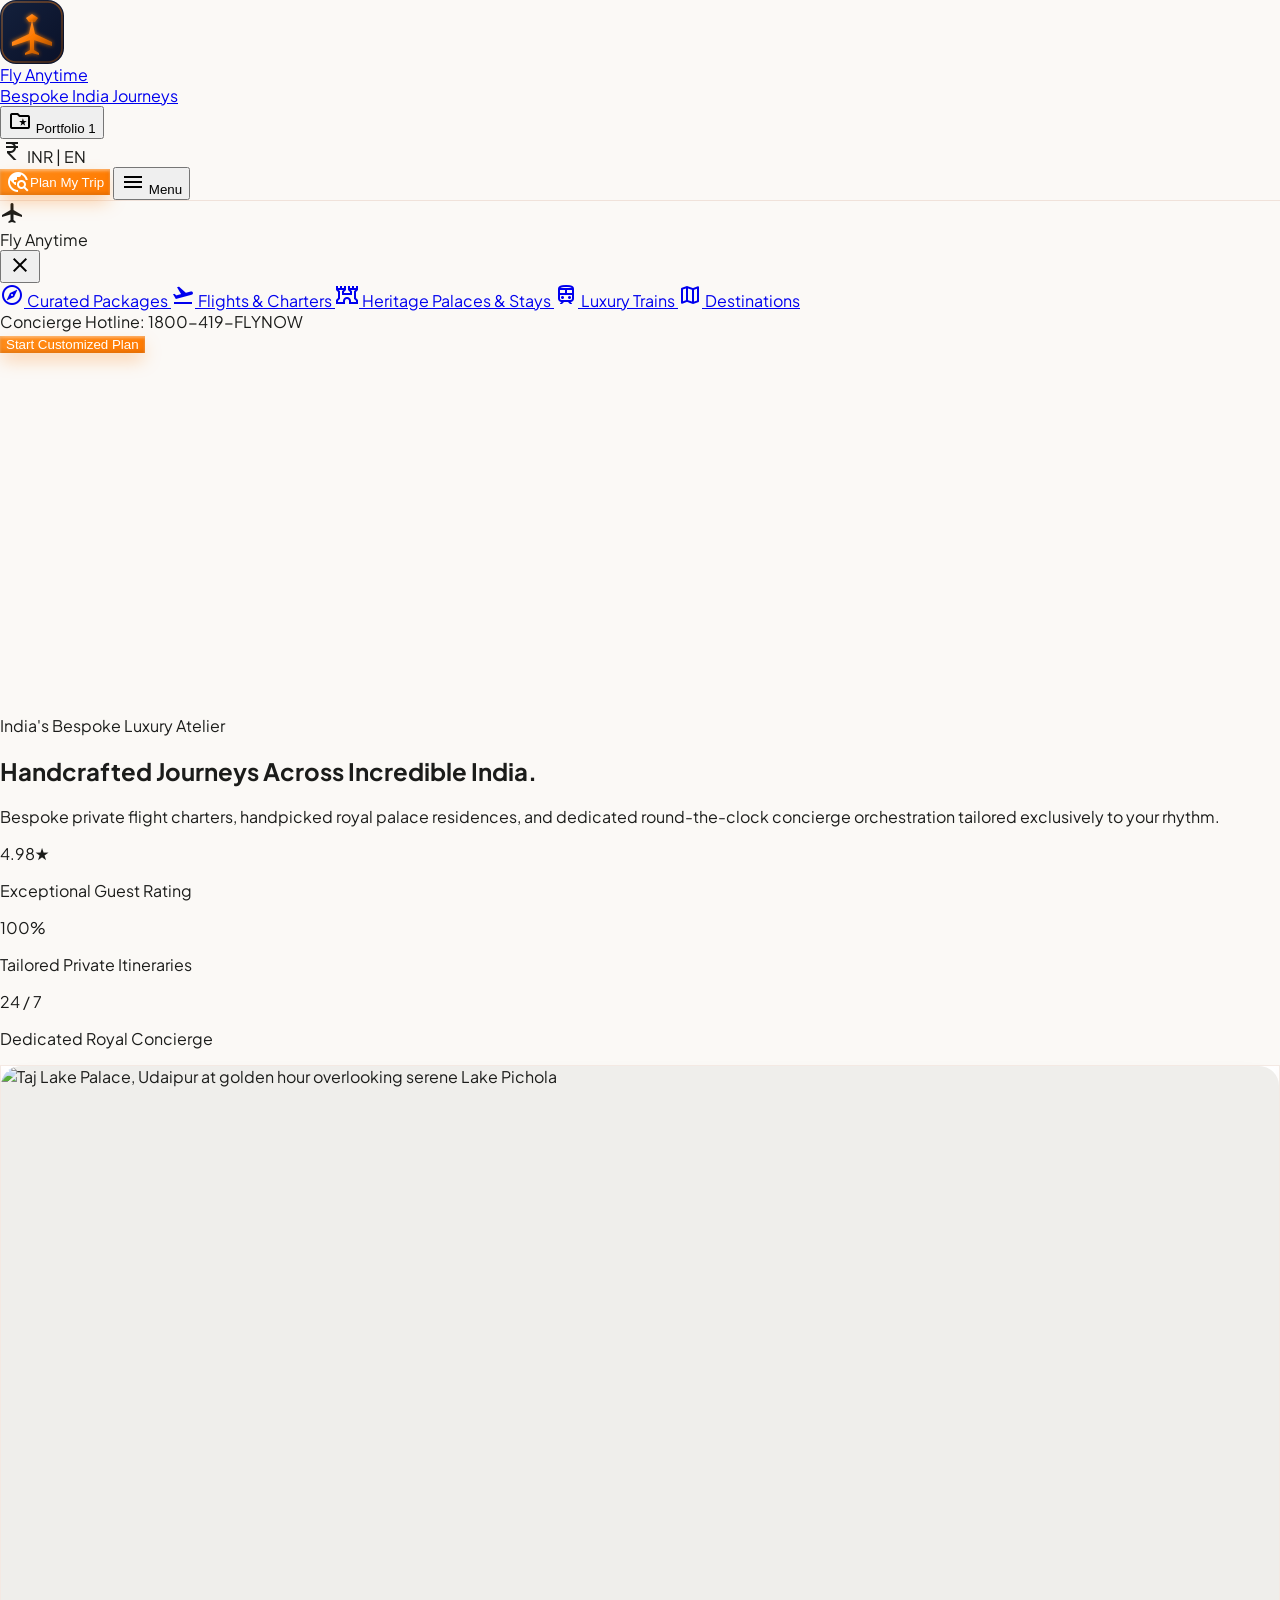
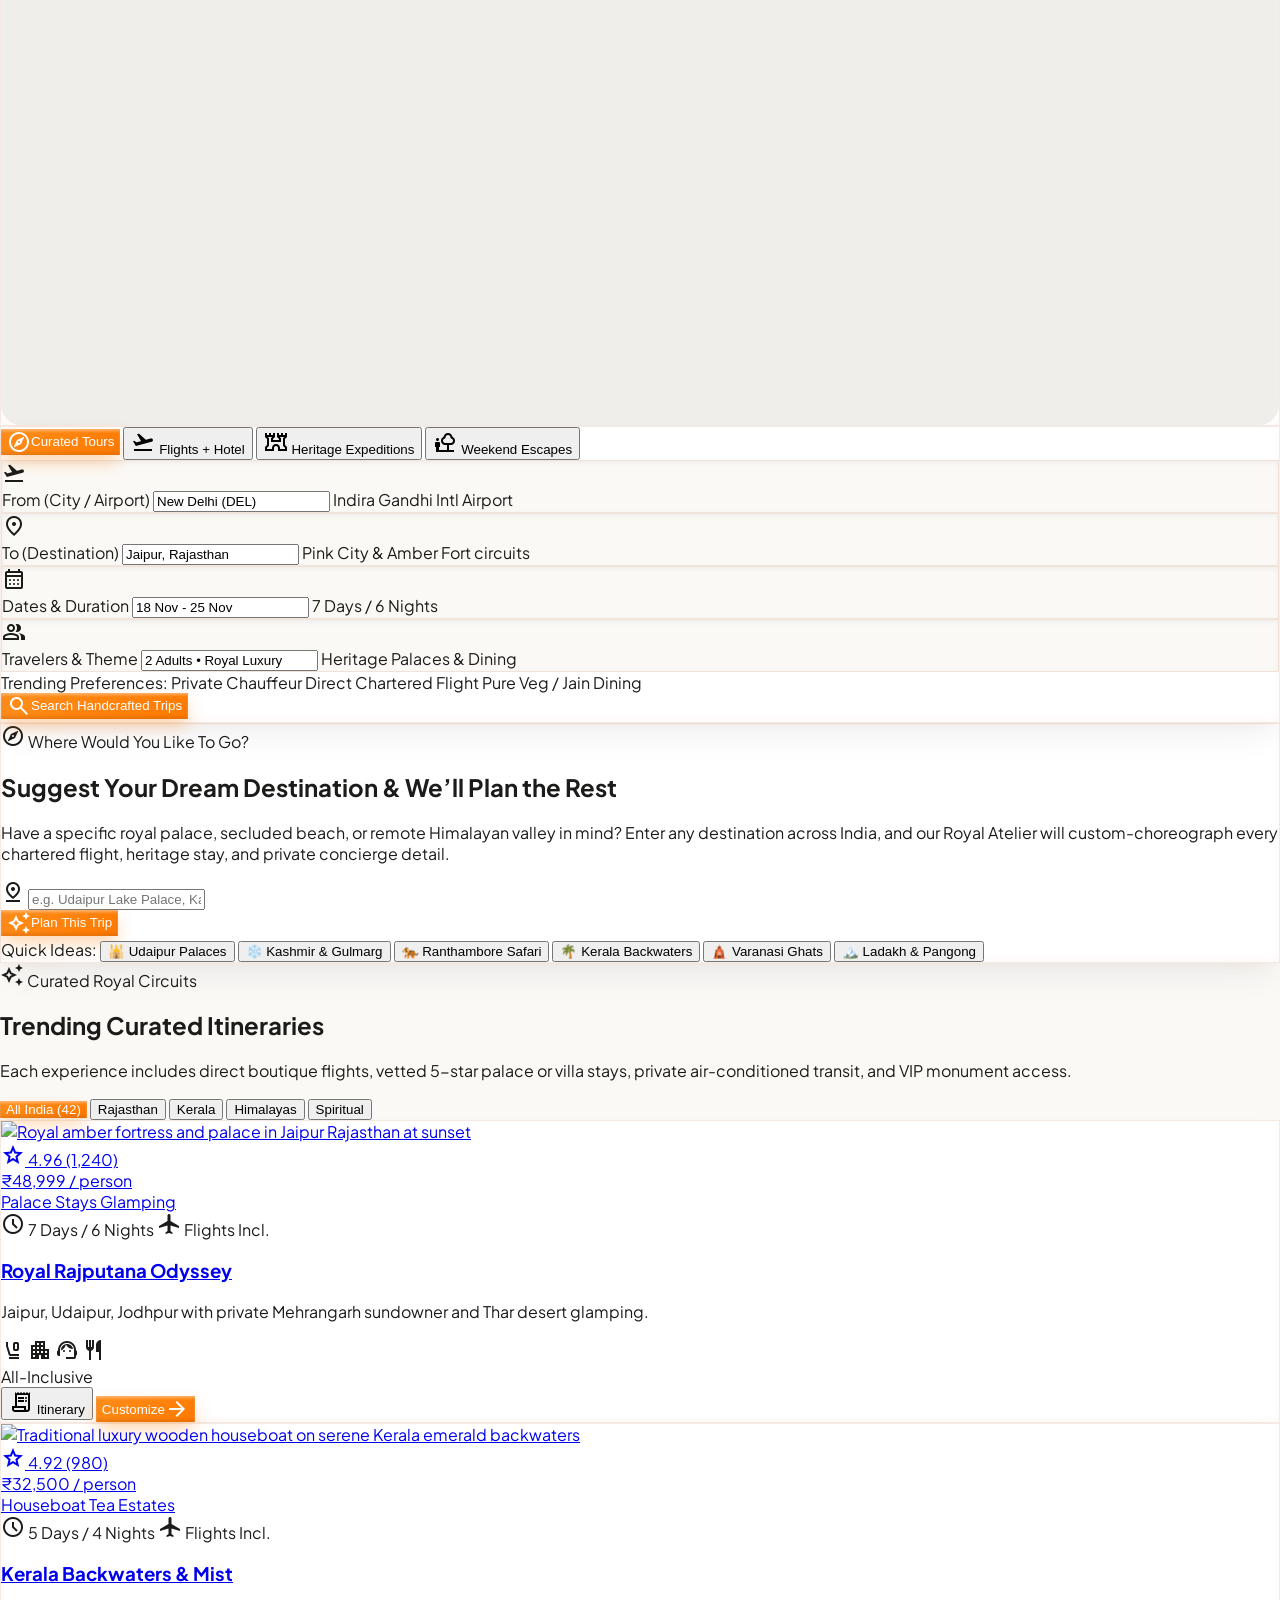
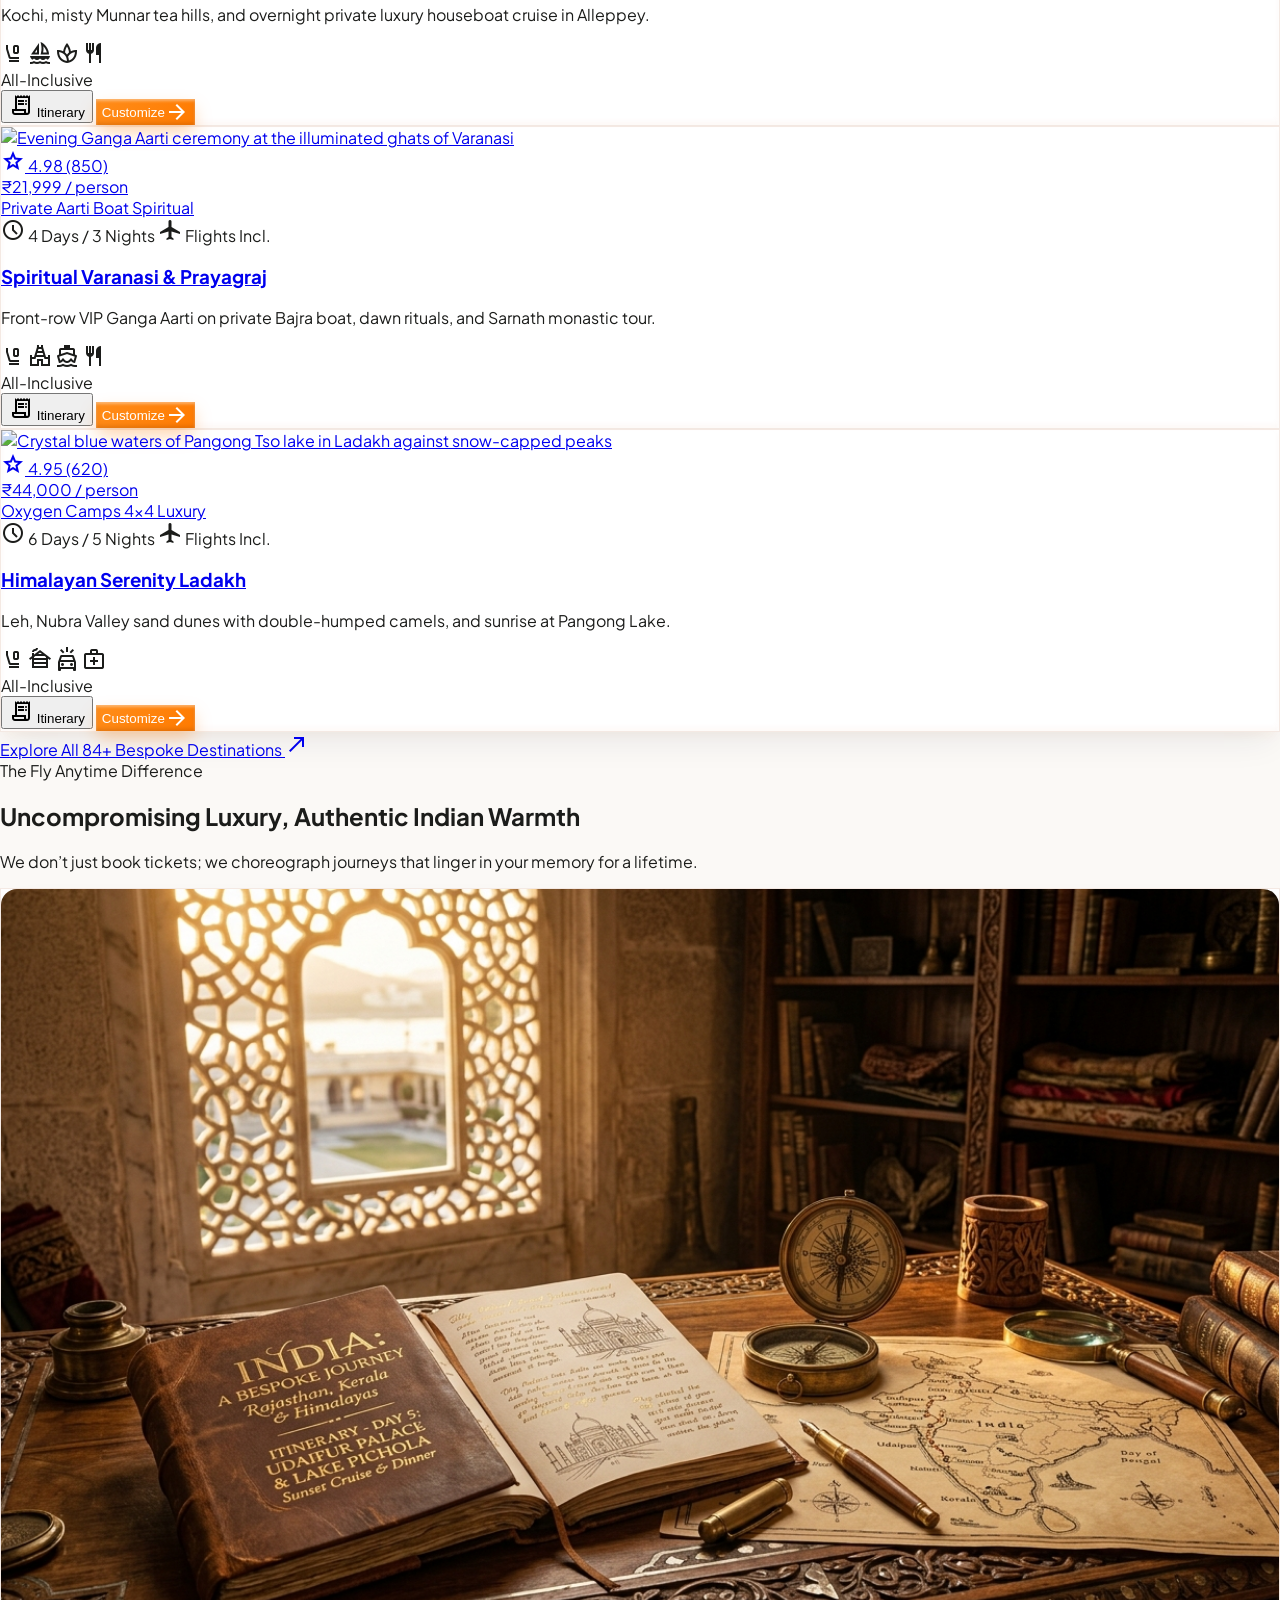
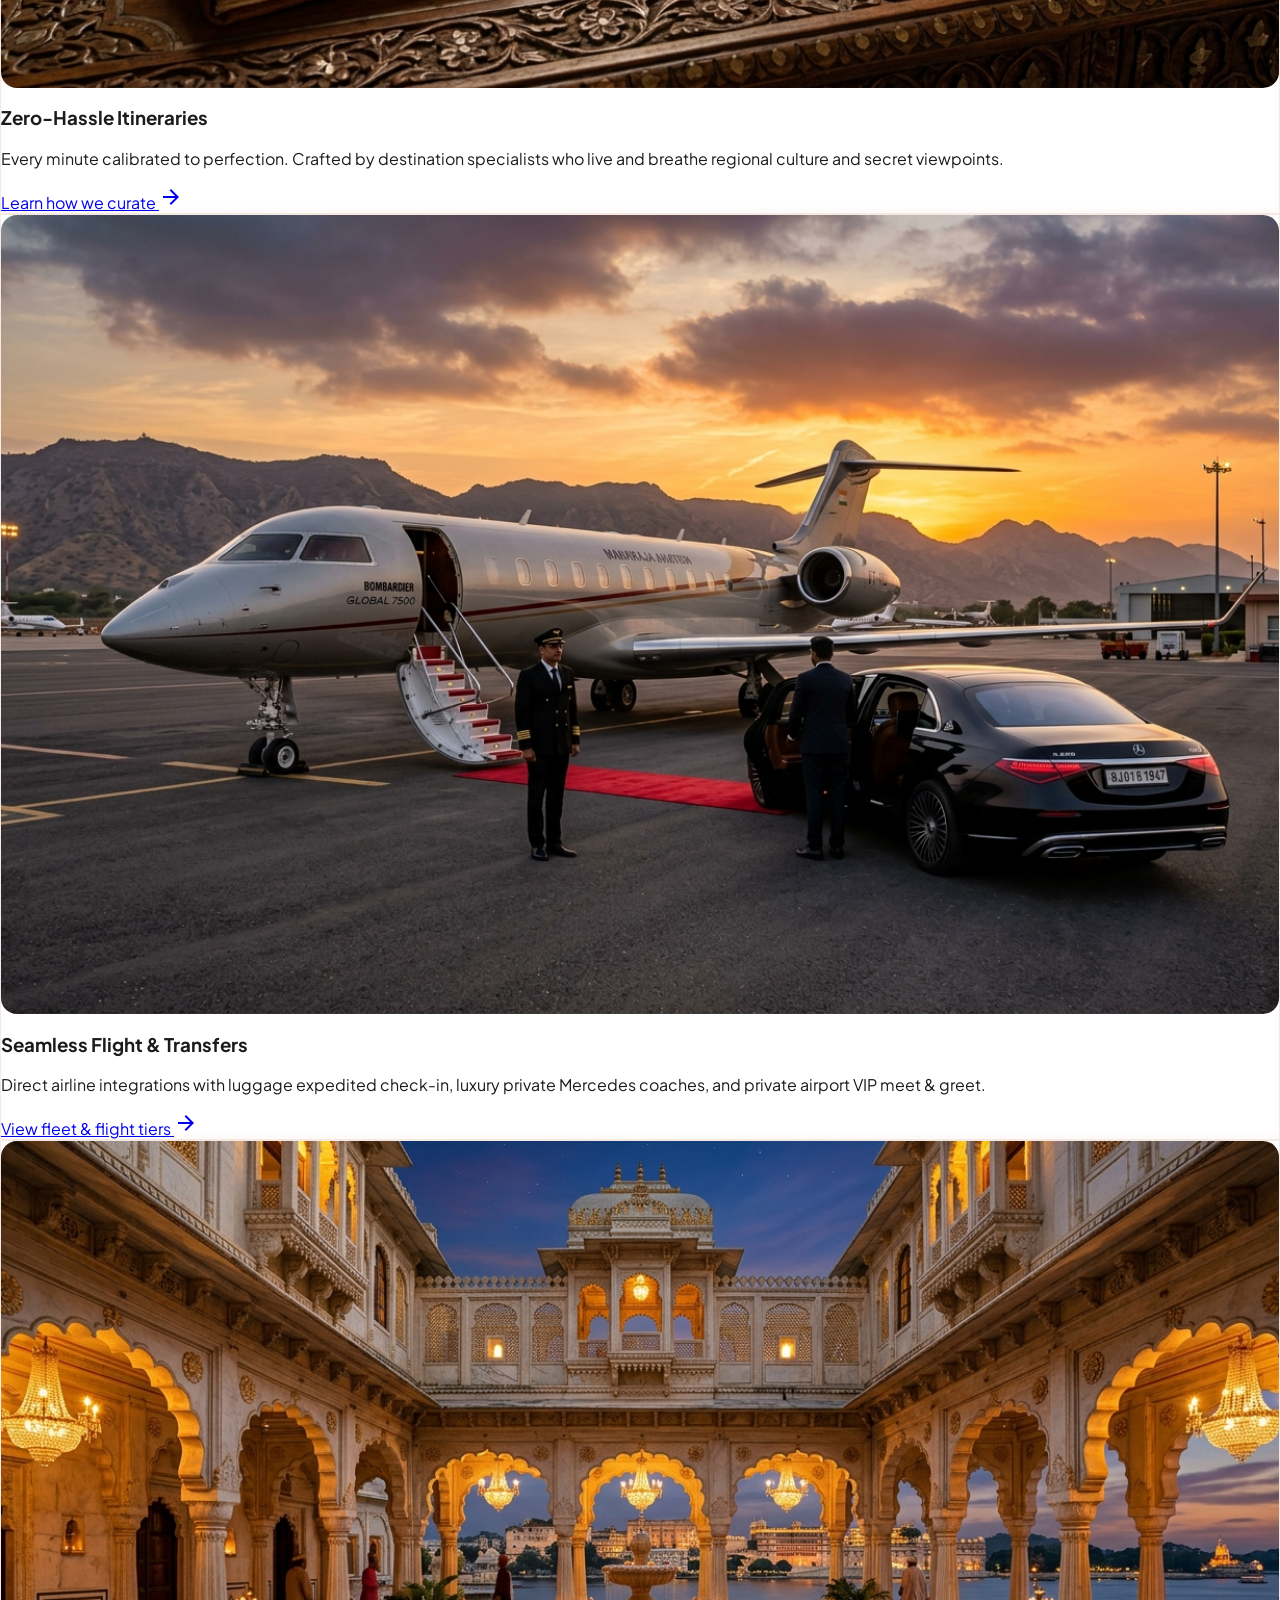
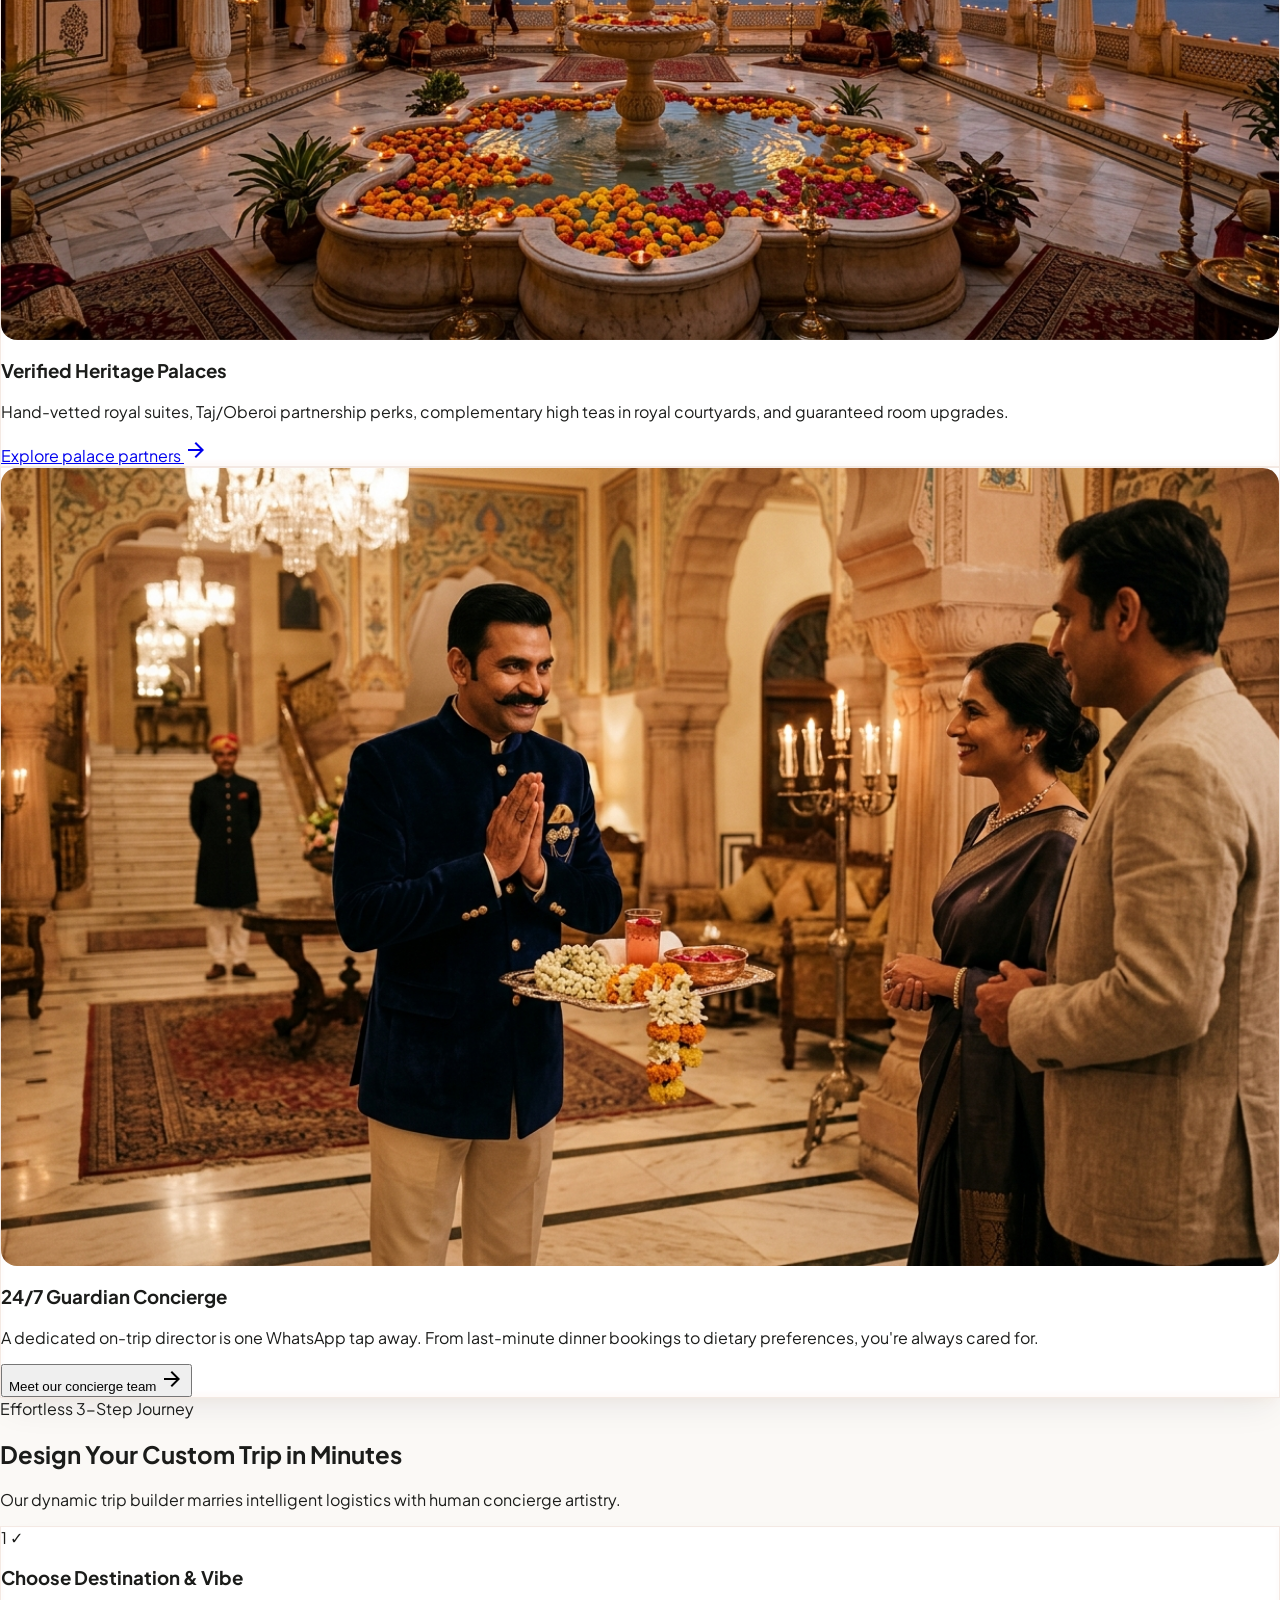
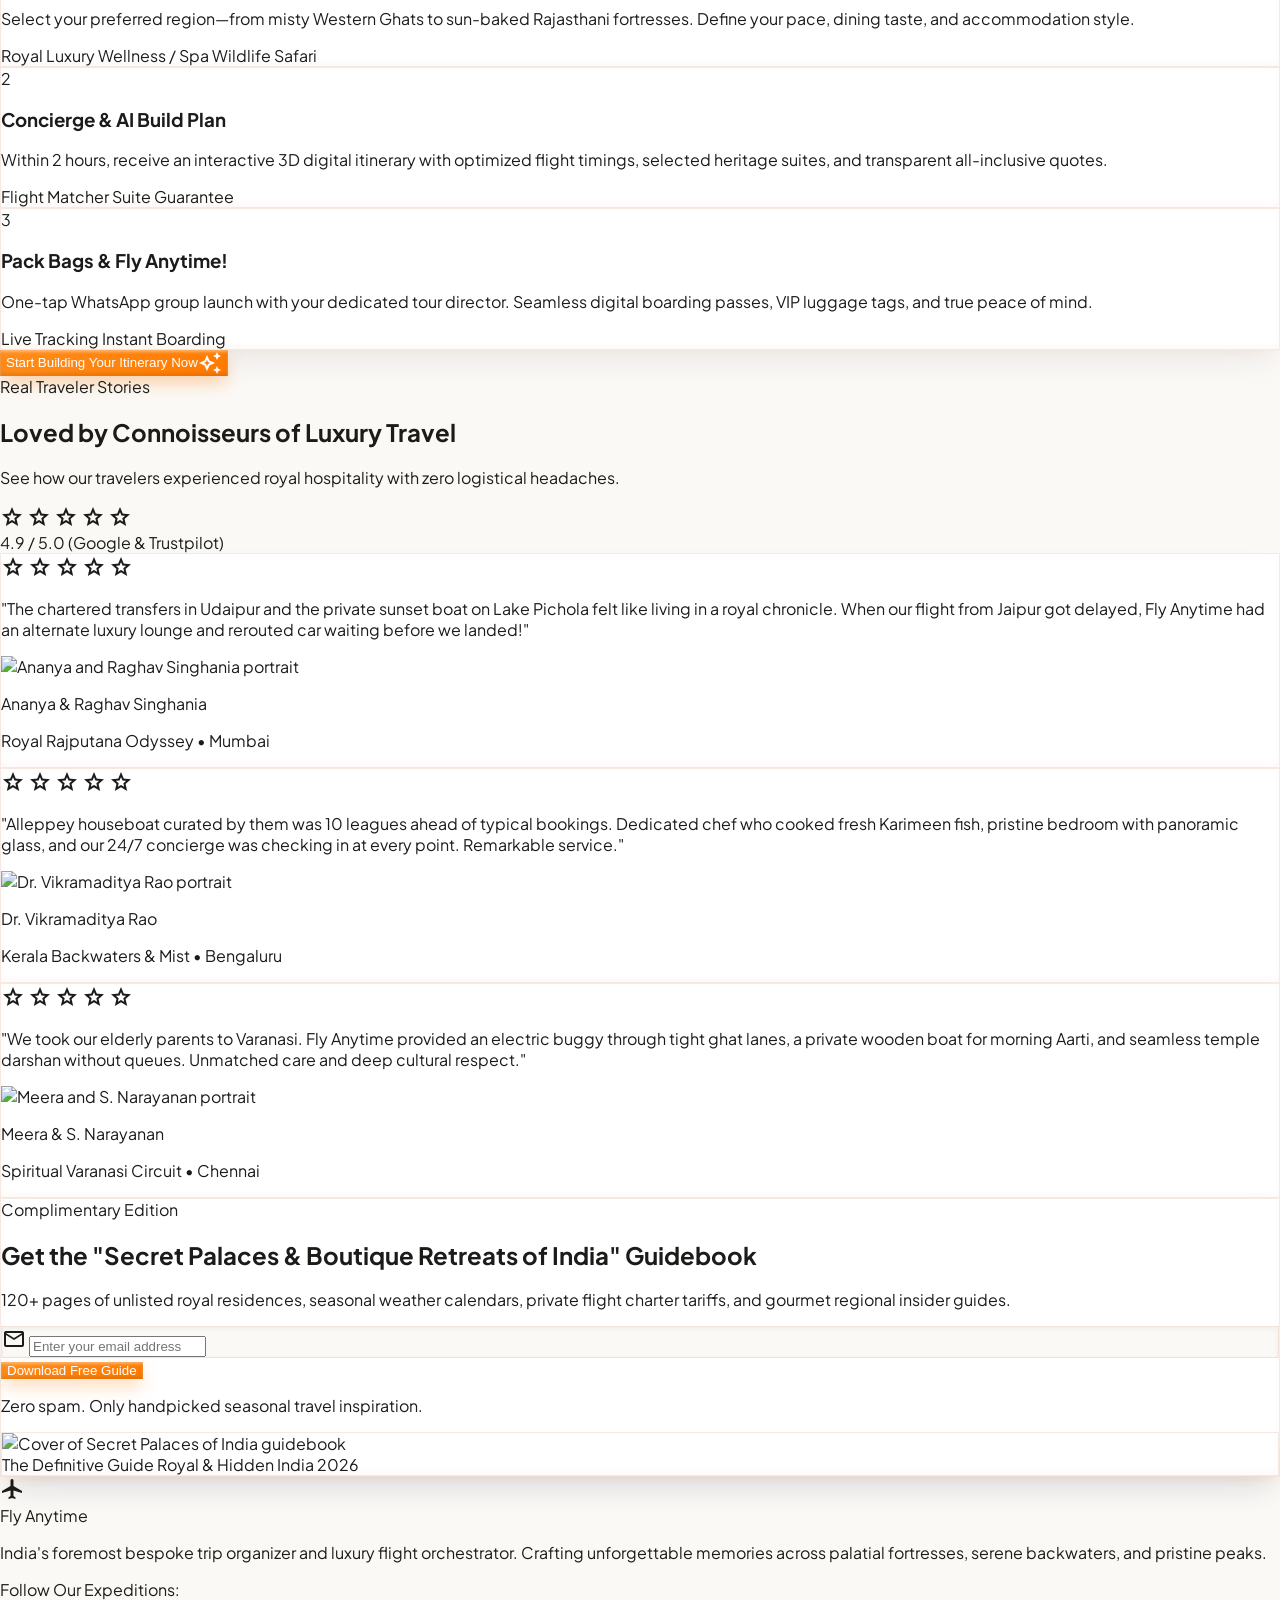
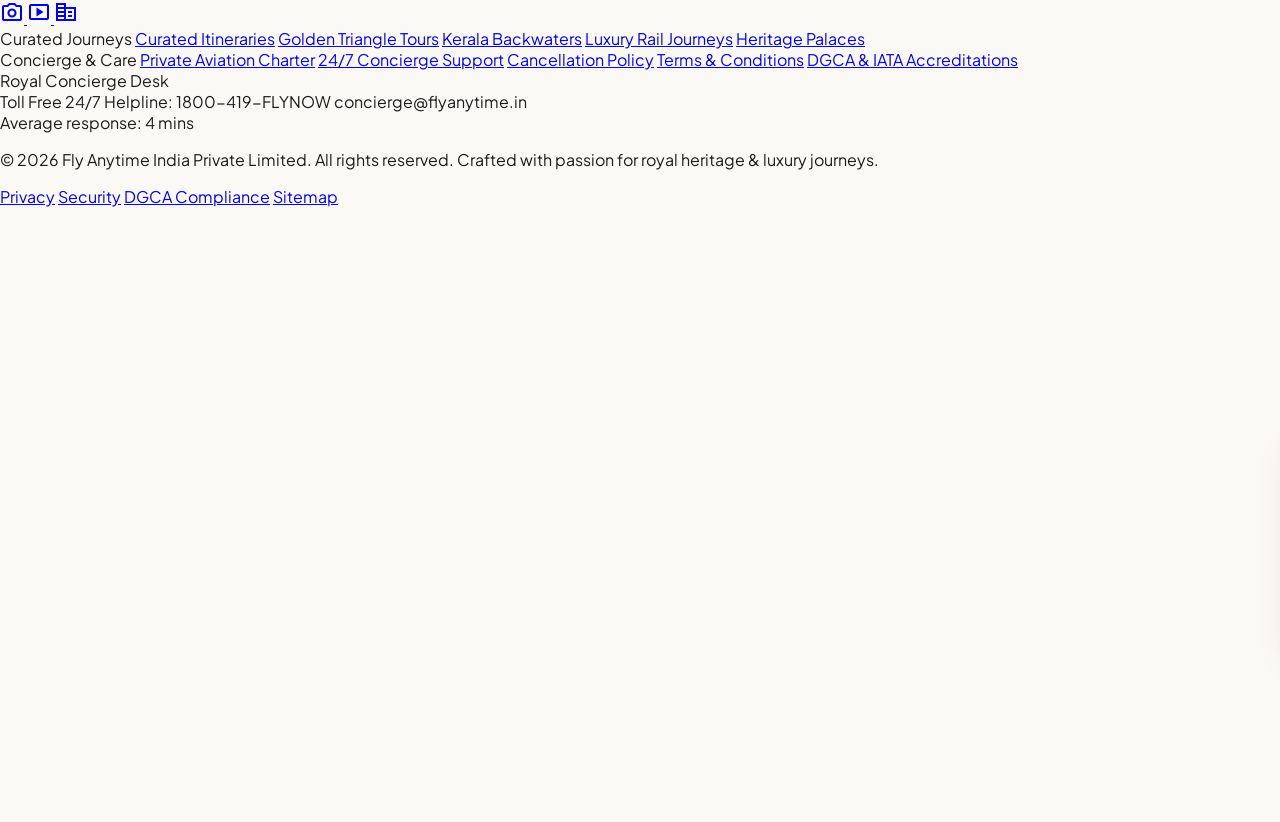
==== commit 450d9b49: "feat(ui): minimalist clean header with aligned logo, bespoke destination planner section, and 2026 y" ====
--- a/index.html
+++ b/index.html
@@ -90,52 +90,44 @@
     <div class="w-full max-w-7xl mx-auto px-4 sm:px-6 h-20 flex items-center justify-between gap-4">
       
       <!-- Brand Logo -->
-      <a class="flex items-center gap-3 group" href="index.html">
-        <img src="favicon.svg" alt="Fly Anytime Royal Emblem" class="w-11 h-11 rounded-xl shadow-md shadow-primary/20 transform transition-transform group-hover:scale-105 object-cover">
-        <div class="flex flex-col">
-          <span class="text-lg font-extrabold text-primary tracking-tight flex items-center gap-1.5">
-            Fly Anytime
+      <a class="flex items-center gap-3.5 group select-none transition-transform active:scale-95 duration-150" href="index.html">
+        <div class="relative shrink-0 flex items-center justify-center">
+          <img src="favicon.svg" alt="Fly Anytime Royal Emblem" class="w-11 h-11 rounded-2xl shadow-md shadow-primary/20 transform transition-transform group-hover:scale-105 object-cover">
+        </div>
+        <div class="flex flex-col justify-center">
+          <div class="flex items-center gap-1.5 leading-none">
+            <span class="text-xl font-extrabold text-primary tracking-tight">Fly Anytime</span>
             <span class="w-2 h-2 rounded-full bg-secondary-container animate-ping inline-block"></span>
-          </span>
-          <span class="text-[11px] text-tertiary tracking-wider font-semibold uppercase">Bespoke India Journeys</span>
+          </div>
+          <span class="text-[10px] text-tertiary tracking-widest font-bold uppercase mt-1">Bespoke India Journeys</span>
         </div>
       </a>
 
-      <!-- Desktop Navigation Links -->
-      <nav class="hidden lg:flex items-center gap-6">
-        <a class="text-primary font-bold border-b-2 border-primary pb-1" href="index.html">Curated Packages</a>
-        <a class="text-on-surface-variant hover:text-primary transition-colors text-sm font-semibold" href="flights.html">Flights & Charters</a>
-        <a class="text-on-surface-variant hover:text-primary transition-colors text-sm font-semibold" href="flights.html#multiCityCircuitSection">Multi-City Circuits</a>
-        <a class="text-on-surface-variant hover:text-primary transition-colors text-sm font-semibold" href="stays.html">Heritage Stays</a>
-        <a class="text-on-surface-variant hover:text-primary transition-colors text-sm font-semibold" href="trains.html">Luxury Trains</a>
-        <a class="text-on-surface-variant hover:text-primary transition-colors text-sm font-semibold" href="destinations.html">Destinations</a>
-      </nav>
-
       <!-- Trailing Action Cluster -->
-      <div class="flex items-center gap-2 sm:gap-3">
+      <div class="flex items-center gap-2.5 sm:gap-3.5">
         <!-- Royal Portfolio Trigger -->
-        <button class="open-portfolio-drawer relative flex items-center gap-1.5 px-3 py-2 rounded-full bg-surface-container hover:bg-surface-container-high border border-outline-variant/30 text-on-surface text-xs font-bold transition-all cursor-pointer" title="Royal Portfolio & Active Inquiries">
+        <button class="open-portfolio-drawer relative flex items-center gap-1.5 px-3.5 py-2 rounded-full bg-surface-container hover:bg-surface-container-high border border-outline-variant/30 text-on-surface text-xs font-bold transition-all cursor-pointer shadow-xs" title="Royal Portfolio & Active Inquiries">
           <span class="material-symbols-outlined text-base text-primary">folder_special</span>
-          <span class="hidden md:inline">Portfolio</span>
+          <span class="hidden sm:inline">Portfolio</span>
           <span class="portfolio-badge-count hidden items-center justify-center min-w-5 h-5 px-1 rounded-full bg-primary text-[10px] font-extrabold text-white">0</span>
         </button>
 
-        <div class="hidden sm:flex items-center gap-1.5 px-3 py-1.5 rounded-full bg-surface-container border border-outline-variant/30 text-on-surface-variant text-xs font-semibold">
+        <div class="hidden md:flex items-center gap-1.5 px-3 py-1.5 rounded-full bg-surface-container border border-outline-variant/30 text-on-surface-variant text-xs font-semibold">
           <span class="material-symbols-outlined text-sm text-primary">currency_rupee</span>
           <span>INR</span>
           <span class="text-outline-variant">|</span>
           <span class="font-bold text-on-surface">EN</span>
         </div>
         
-        <button class="open-plan-modal primary-btn-3d text-on-primary text-xs sm:text-sm px-5 py-2.5 rounded-full flex items-center gap-2 font-bold cursor-pointer transition-transform active:scale-95 duration-150" data-package="Bespoke India Consultation">
+        <button class="open-plan-modal primary-btn-3d text-on-primary text-xs sm:text-sm px-5 py-2.5 rounded-full flex items-center gap-2 font-bold cursor-pointer transition-transform active:scale-95 duration-150 shadow-md" data-package="Bespoke India Consultation">
           <span class="material-symbols-outlined text-base">travel_explore</span>
           <span>Plan My Trip</span>
         </button>
 
         <!-- Desktop & Mobile Unified Mega Menu Toggle Button -->
-        <button id="megaMenuToggle" class="p-2 sm:px-3 sm:py-2 rounded-2xl bg-surface-container hover:bg-surface-container-high text-on-surface flex items-center gap-1.5 border border-outline-variant/30 cursor-pointer transition-all active:scale-95 group shadow-xs" aria-label="Open directory menu">
+        <button id="megaMenuToggle" class="p-2 sm:px-3.5 sm:py-2 rounded-2xl bg-surface-container hover:bg-surface-container-high text-on-surface flex items-center gap-1.5 border border-outline-variant/30 cursor-pointer transition-all active:scale-95 group shadow-xs" aria-label="Open directory menu">
           <span class="material-symbols-outlined text-2xl group-hover:text-primary transition-colors">menu</span>
-          <span class="hidden md:inline text-xs font-extrabold uppercase tracking-wider group-hover:text-primary transition-colors">Menu</span>
+          <span class="hidden sm:inline text-xs font-extrabold uppercase tracking-wider group-hover:text-primary transition-colors">Menu</span>
         </button>
       </div>
     </div>
@@ -424,6 +416,73 @@
           </button>
         </div>
 
+      </div>
+    </div>
+  </section>
+
+  <!-- BESPOKE DESTINATION PLANNER SECTION (Where Would You Like To Go?) -->
+  <section class="py-14 px-4 sm:px-6 bg-gradient-to-b from-surface to-surface-container-low/60 relative overflow-hidden border-y border-outline-variant/20" id="suggestTripSection">
+    <div class="max-w-7xl mx-auto">
+      <div class="clay-card rounded-3xl p-6 sm:p-10 lg:p-12 relative overflow-hidden border border-outline-variant/30">
+        <!-- Ambient accents -->
+        <div class="absolute -top-24 -right-24 w-72 h-72 bg-primary/10 rounded-full blur-3xl pointer-events-none"></div>
+        <div class="absolute -bottom-24 -left-24 w-72 h-72 bg-secondary/10 rounded-full blur-3xl pointer-events-none"></div>
+
+        <div class="max-w-3xl mx-auto text-center flex flex-col items-center gap-4 relative z-10">
+          <div class="inline-flex items-center gap-2 px-3.5 py-1.5 rounded-full bg-primary-fixed text-primary text-xs font-black uppercase tracking-wider shadow-xs">
+            <span class="material-symbols-outlined text-base">explore</span>
+            <span>Where Would You Like To Go?</span>
+          </div>
+          
+          <h2 class="text-3xl sm:text-4xl lg:text-5xl font-black text-on-background tracking-tight">
+            Suggest Your Dream Destination & We’ll Plan the Rest
+          </h2>
+          
+          <p class="text-sm sm:text-base text-on-surface-variant max-w-2xl leading-relaxed">
+            Have a specific royal palace, secluded beach, or remote Himalayan valley in mind? Enter any destination across India, and our Royal Atelier will custom-choreograph every chartered flight, heritage stay, and private concierge detail.
+          </p>
+
+          <!-- Interactive Destination Planning Input Bar -->
+          <div class="w-full mt-4 flex flex-col sm:flex-row items-center gap-3 p-2 rounded-2xl bg-surface-bright border border-outline-variant/30 shadow-lg">
+            <div class="flex items-center gap-3 px-4 py-2 flex-grow w-full">
+              <span class="material-symbols-outlined text-primary text-2xl shrink-0">pin_drop</span>
+              <input id="suggestDestinationInput" 
+                     type="text" 
+                     placeholder="e.g. Udaipur Lake Palace, Kashmir Valley, Jim Corbett, Coorg..." 
+                     class="bg-transparent border-0 p-0 text-sm sm:text-base font-bold text-on-surface placeholder:text-outline-variant focus:ring-0 w-full outline-hidden">
+            </div>
+            <button id="planSuggestedTripBtn" 
+                    type="button" 
+                    class="primary-btn-3d w-full sm:w-auto px-7 py-3.5 rounded-xl text-on-primary text-xs sm:text-sm font-black flex items-center justify-center gap-2 shadow-md cursor-pointer whitespace-nowrap active:scale-95 transition-transform duration-150">
+              <span class="material-symbols-outlined text-base">auto_awesome</span>
+              <span>Plan This Trip</span>
+            </button>
+          </div>
+
+          <!-- Quick Suggestion Inspiration Tags -->
+          <div class="w-full flex flex-wrap items-center justify-center gap-2 pt-3">
+            <span class="text-xs font-bold text-tertiary">Quick Ideas:</span>
+            <button type="button" class="suggest-dest-chip px-3 py-1.5 rounded-full bg-surface-container hover:bg-primary-fixed hover:text-primary text-on-surface-variant text-xs font-bold transition-all cursor-pointer border border-outline-variant/20" data-destination="Royal Udaipur Lake Palace & Forts">
+              🕌 Udaipur Palaces
+            </button>
+            <button type="button" class="suggest-dest-chip px-3 py-1.5 rounded-full bg-surface-container hover:bg-primary-fixed hover:text-primary text-on-surface-variant text-xs font-bold transition-all cursor-pointer border border-outline-variant/20" data-destination="Kashmir Valley & Gulmarg Luxury">
+              ❄️ Kashmir & Gulmarg
+            </button>
+            <button type="button" class="suggest-dest-chip px-3 py-1.5 rounded-full bg-surface-container hover:bg-primary-fixed hover:text-primary text-on-surface-variant text-xs font-bold transition-all cursor-pointer border border-outline-variant/20" data-destination="Ranthambore Royal Tiger Safari">
+              🐅 Ranthambore Safari
+            </button>
+            <button type="button" class="suggest-dest-chip px-3 py-1.5 rounded-full bg-surface-container hover:bg-primary-fixed hover:text-primary text-on-surface-variant text-xs font-bold transition-all cursor-pointer border border-outline-variant/20" data-destination="Alleppey Emerald Backwaters Cruise">
+              🌴 Kerala Backwaters
+            </button>
+            <button type="button" class="suggest-dest-chip px-3 py-1.5 rounded-full bg-surface-container hover:bg-primary-fixed hover:text-primary text-on-surface-variant text-xs font-bold transition-all cursor-pointer border border-outline-variant/20" data-destination="Varanasi Ganga Sacred Rituals">
+              🛕 Varanasi Ghats
+            </button>
+            <button type="button" class="suggest-dest-chip px-3 py-1.5 rounded-full bg-surface-container hover:bg-primary-fixed hover:text-primary text-on-surface-variant text-xs font-bold transition-all cursor-pointer border border-outline-variant/20" data-destination="Ladakh High Passes & Pangong Lake">
+              🏔️ Ladakh & Pangong
+            </button>
+          </div>
+
+        </div>
       </div>
     </div>
   </section>
@@ -1064,7 +1123,7 @@
                      alt="Cover of Secret Palaces of India guidebook">
                 <div class="absolute inset-0 bg-gradient-to-t from-black/75 via-transparent to-transparent flex flex-col justify-end p-4 text-white">
                   <span class="text-[10px] font-bold uppercase tracking-widest text-primary-fixed">The Definitive Guide</span>
-                  <span class="text-base font-extrabold leading-tight">Royal & Hidden India 2025</span>
+                  <span class="text-base font-extrabold leading-tight">Royal & Hidden India 2026</span>
                 </div>
               </div>
             </div>
@@ -1110,7 +1169,7 @@
           <div>
             <label class="text-[11px] font-bold text-tertiary uppercase">Preferred Travel Month</label>
             <div class="inset-clay-input p-3 rounded-xl mt-1">
-              <input class="bg-transparent border-0 p-0 text-sm font-semibold text-on-surface focus:ring-0 w-full outline-hidden" placeholder="November 2025">
+              <input class="bg-transparent border-0 p-0 text-sm font-semibold text-on-surface focus:ring-0 w-full outline-hidden" placeholder="November 2026">
             </div>
           </div>
         </div>
@@ -1303,7 +1362,7 @@
       <!-- Bottom Row -->
       <div class="pt-8 border-t border-outline-variant/20 flex flex-col sm:flex-row items-center justify-between gap-4 text-center sm:text-left">
         <p class="text-xs text-on-surface-variant">
-          © 2025 Fly Anytime India Private Limited. All rights reserved. Crafted with passion for royal heritage & luxury journeys.
+          © 2026 Fly Anytime India Private Limited. All rights reserved. Crafted with passion for royal heritage & luxury journeys.
         </p>
         <div class="flex items-center gap-5 text-xs text-on-surface-variant">
           <a class="hover:text-primary transition-colors" href="#">Privacy</a>
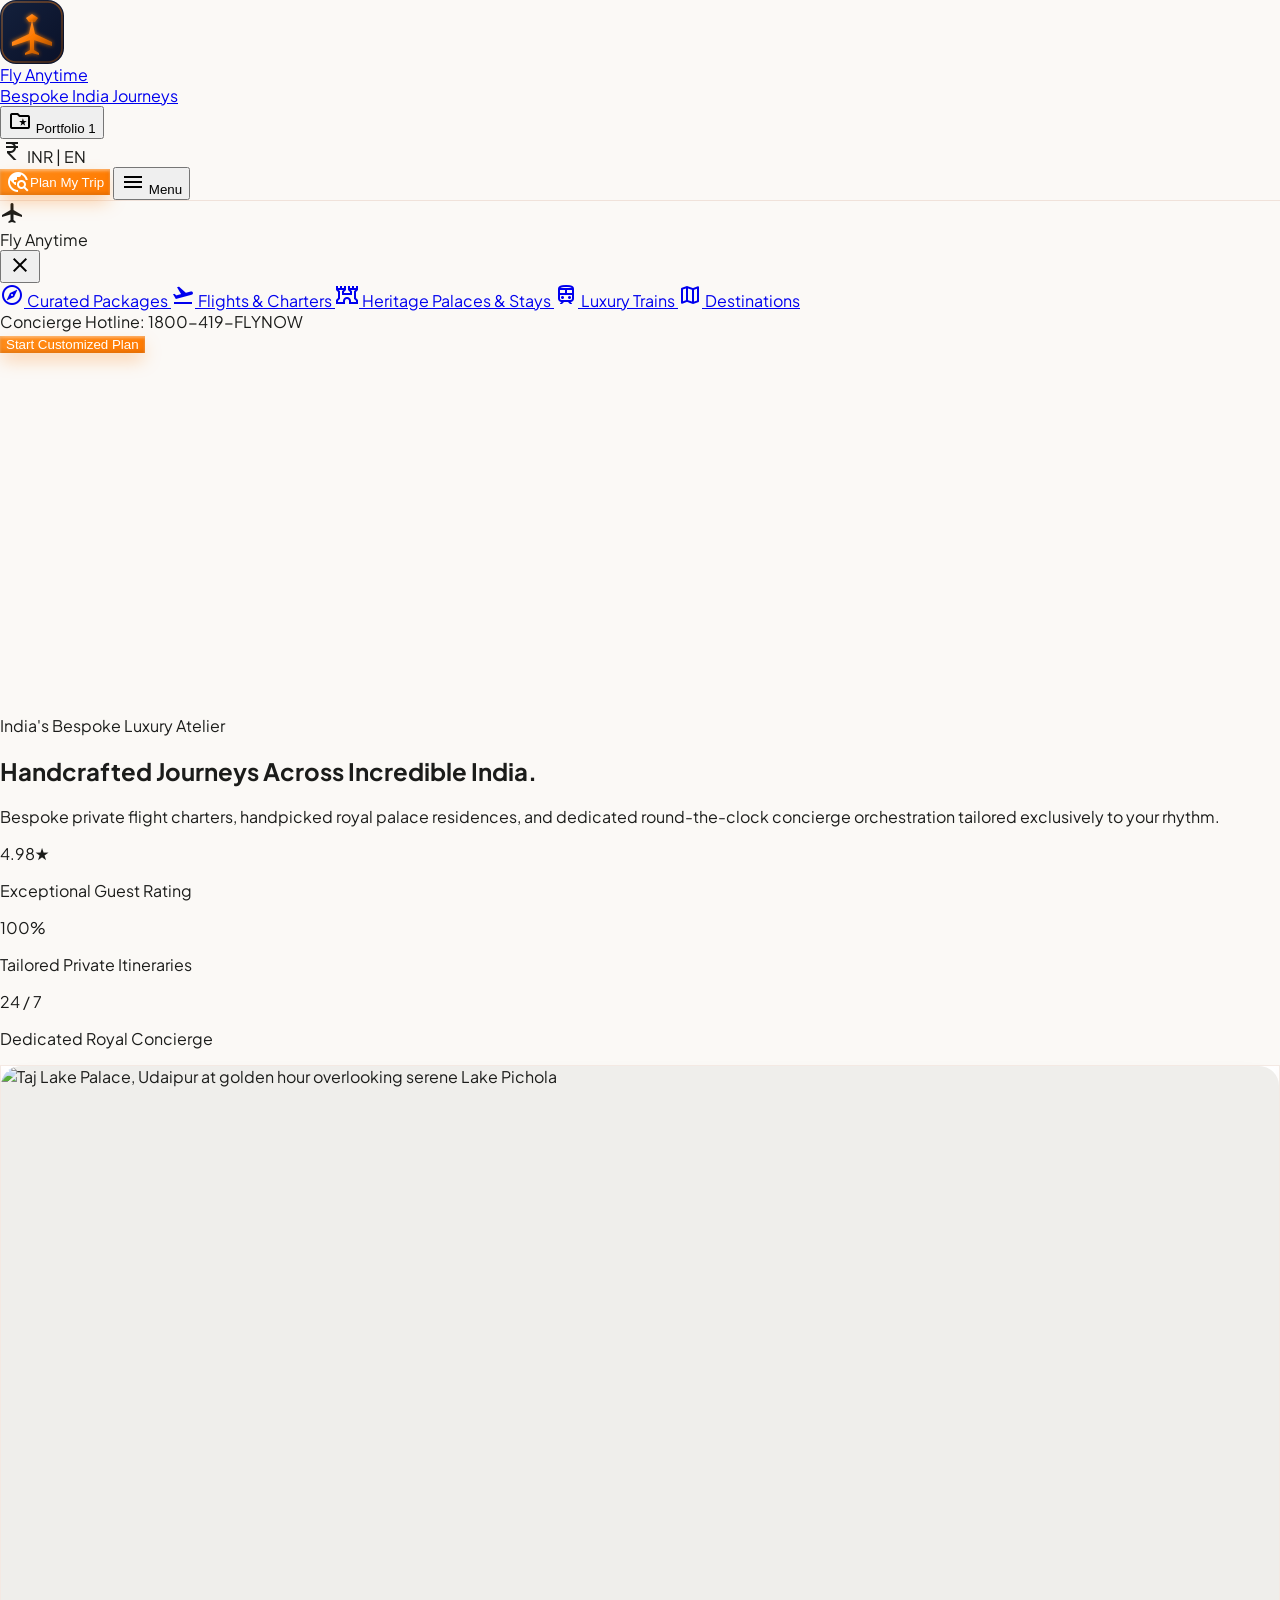
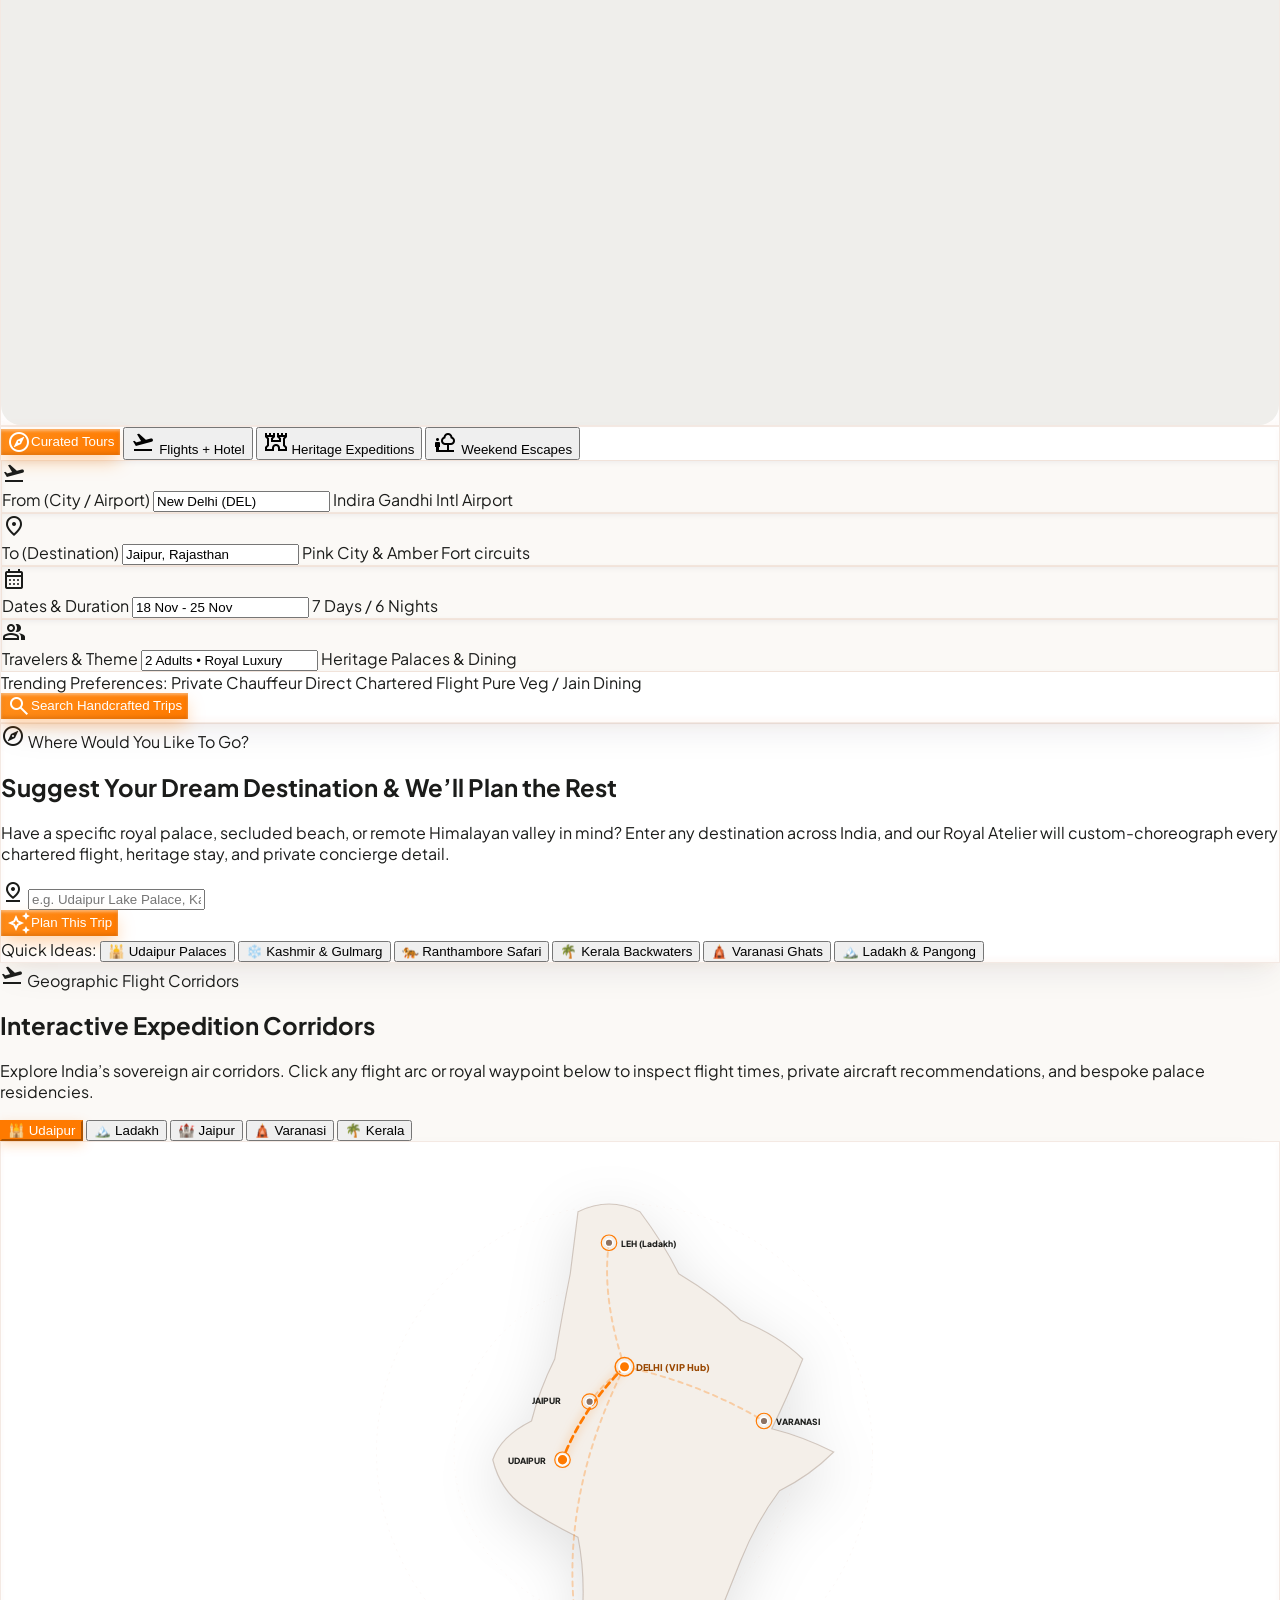
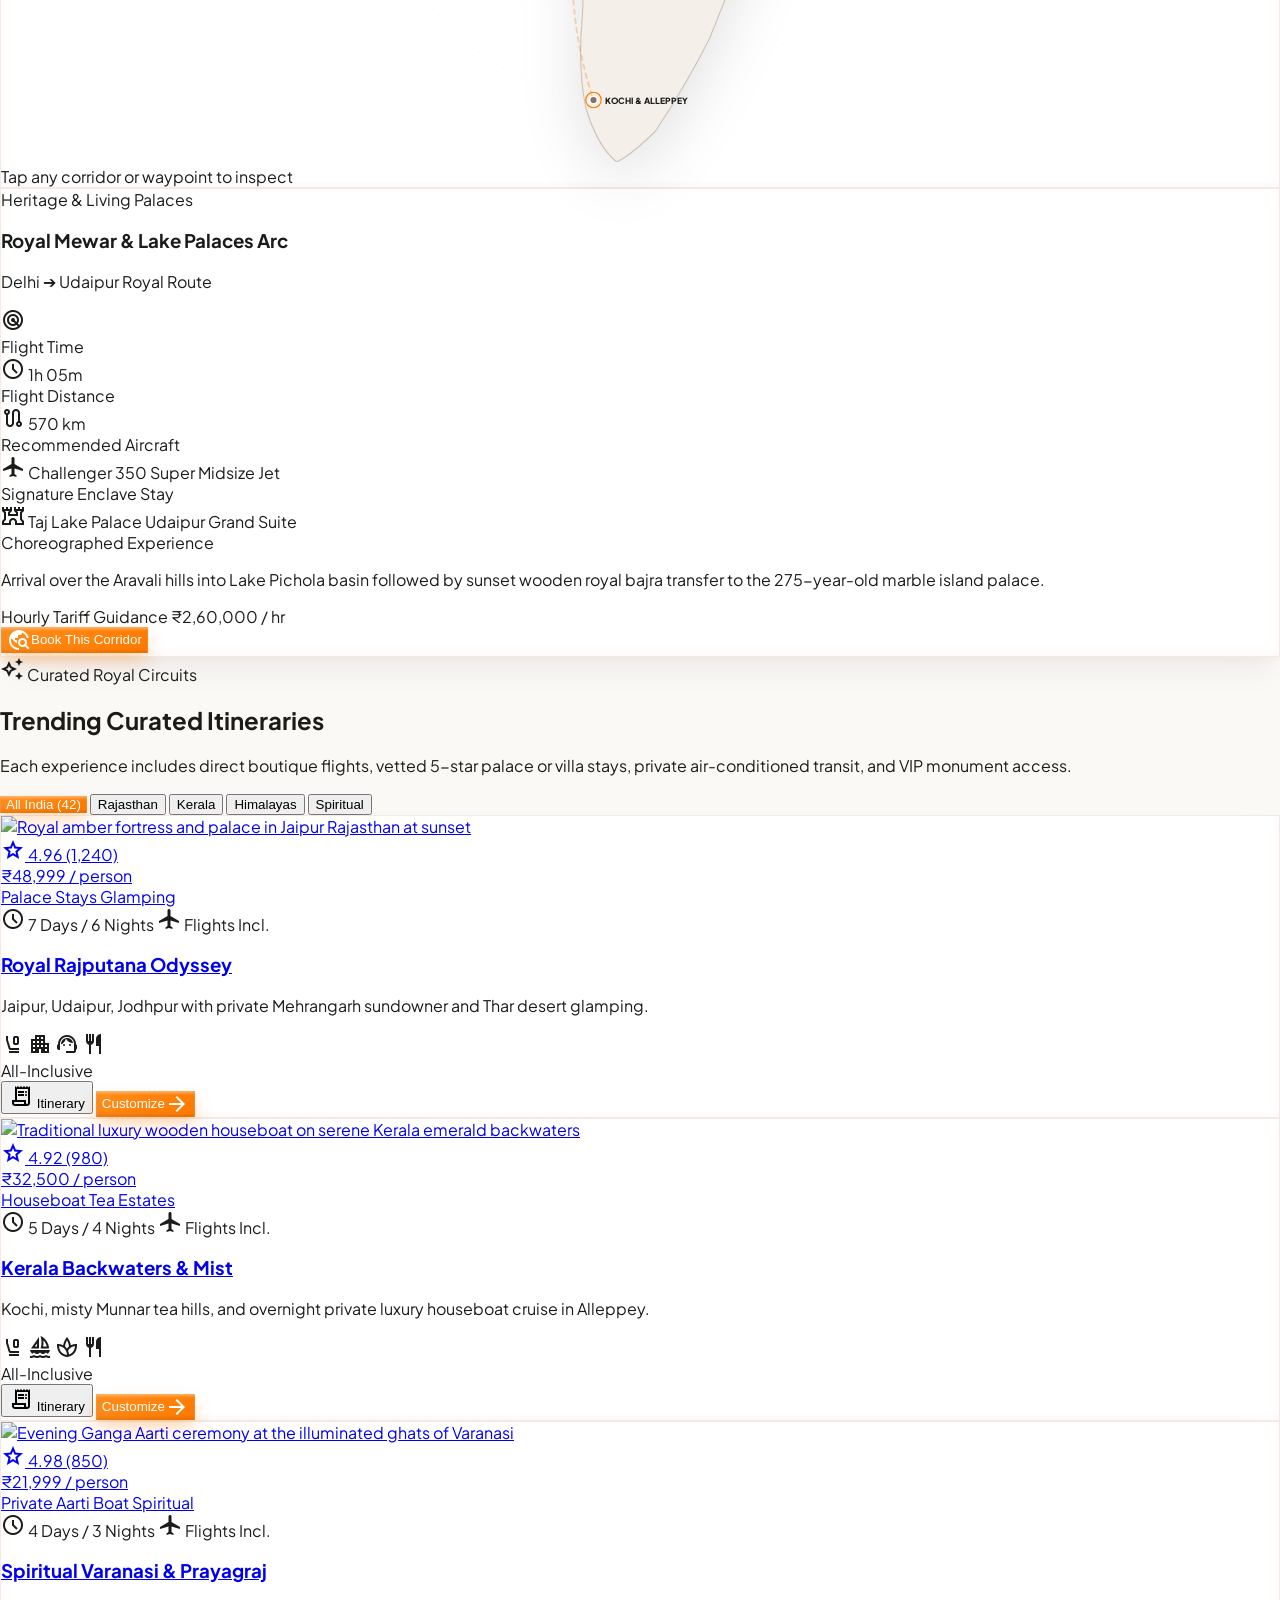
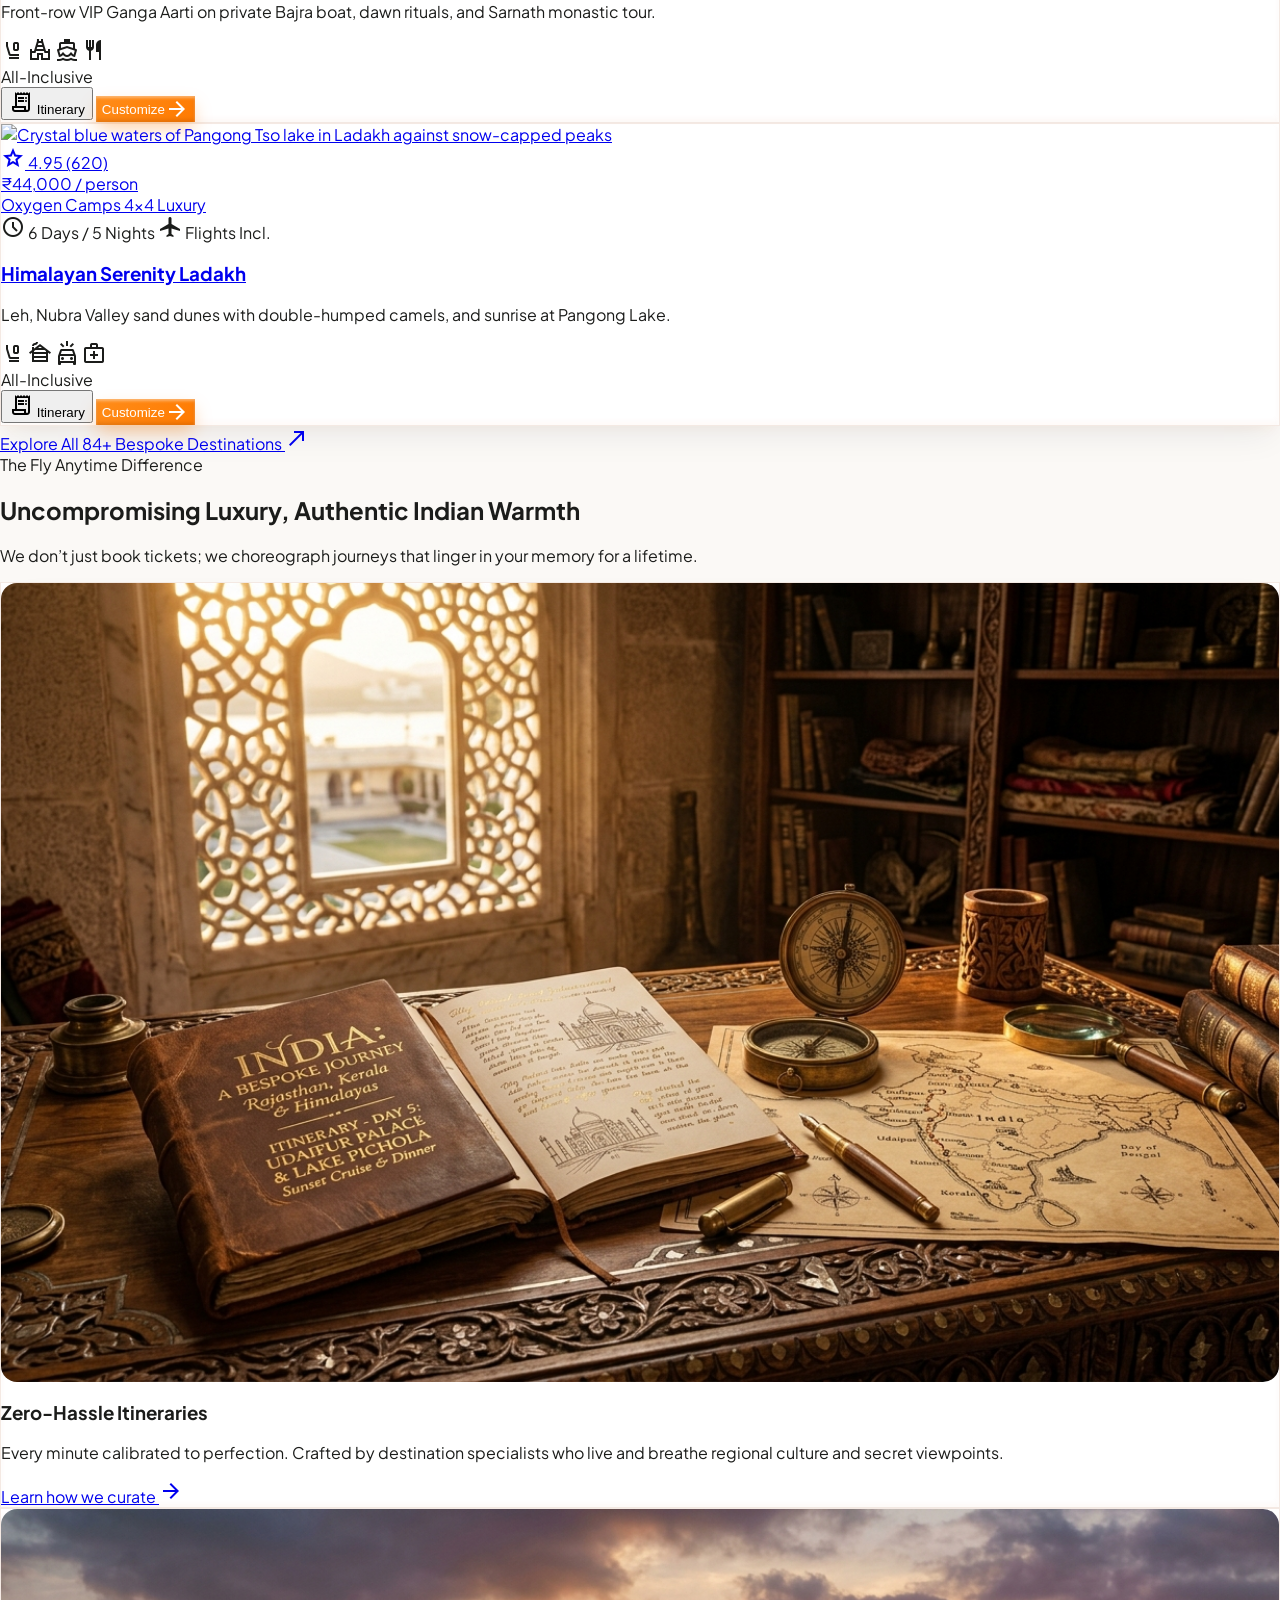
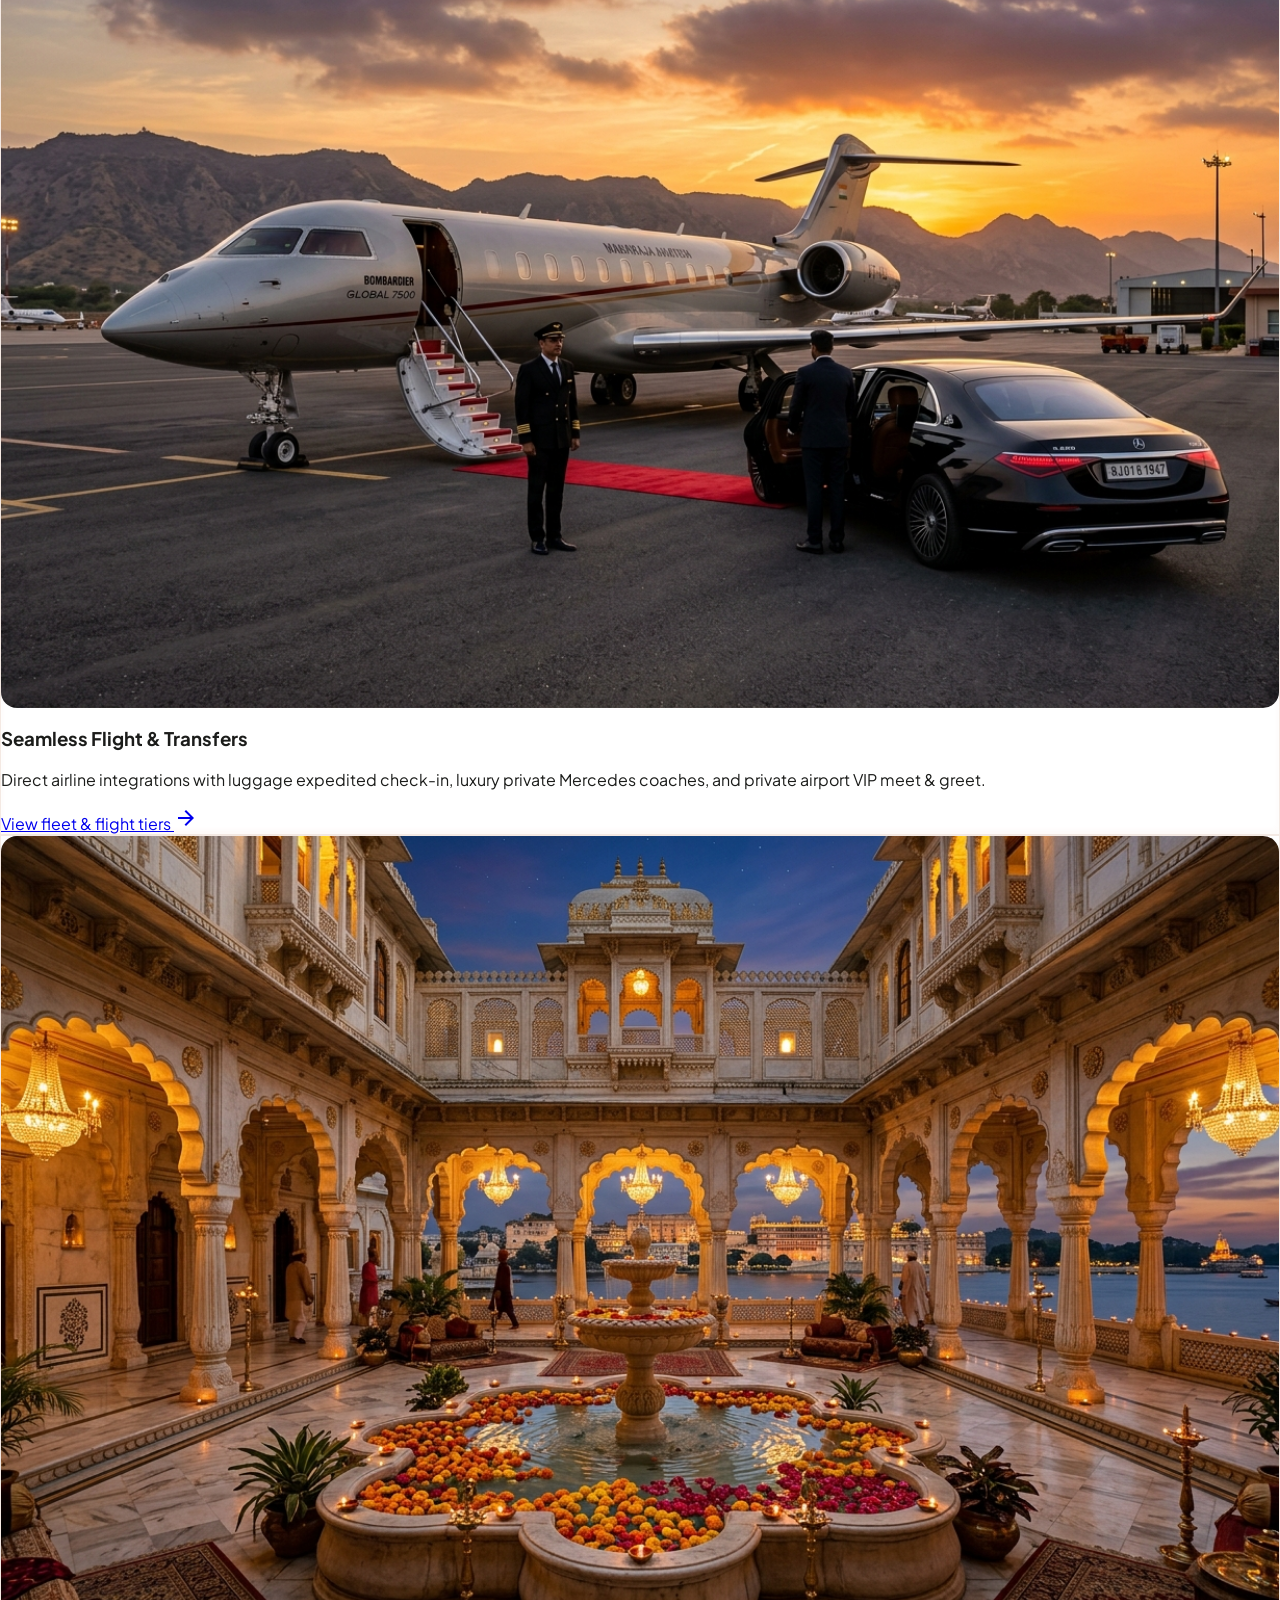
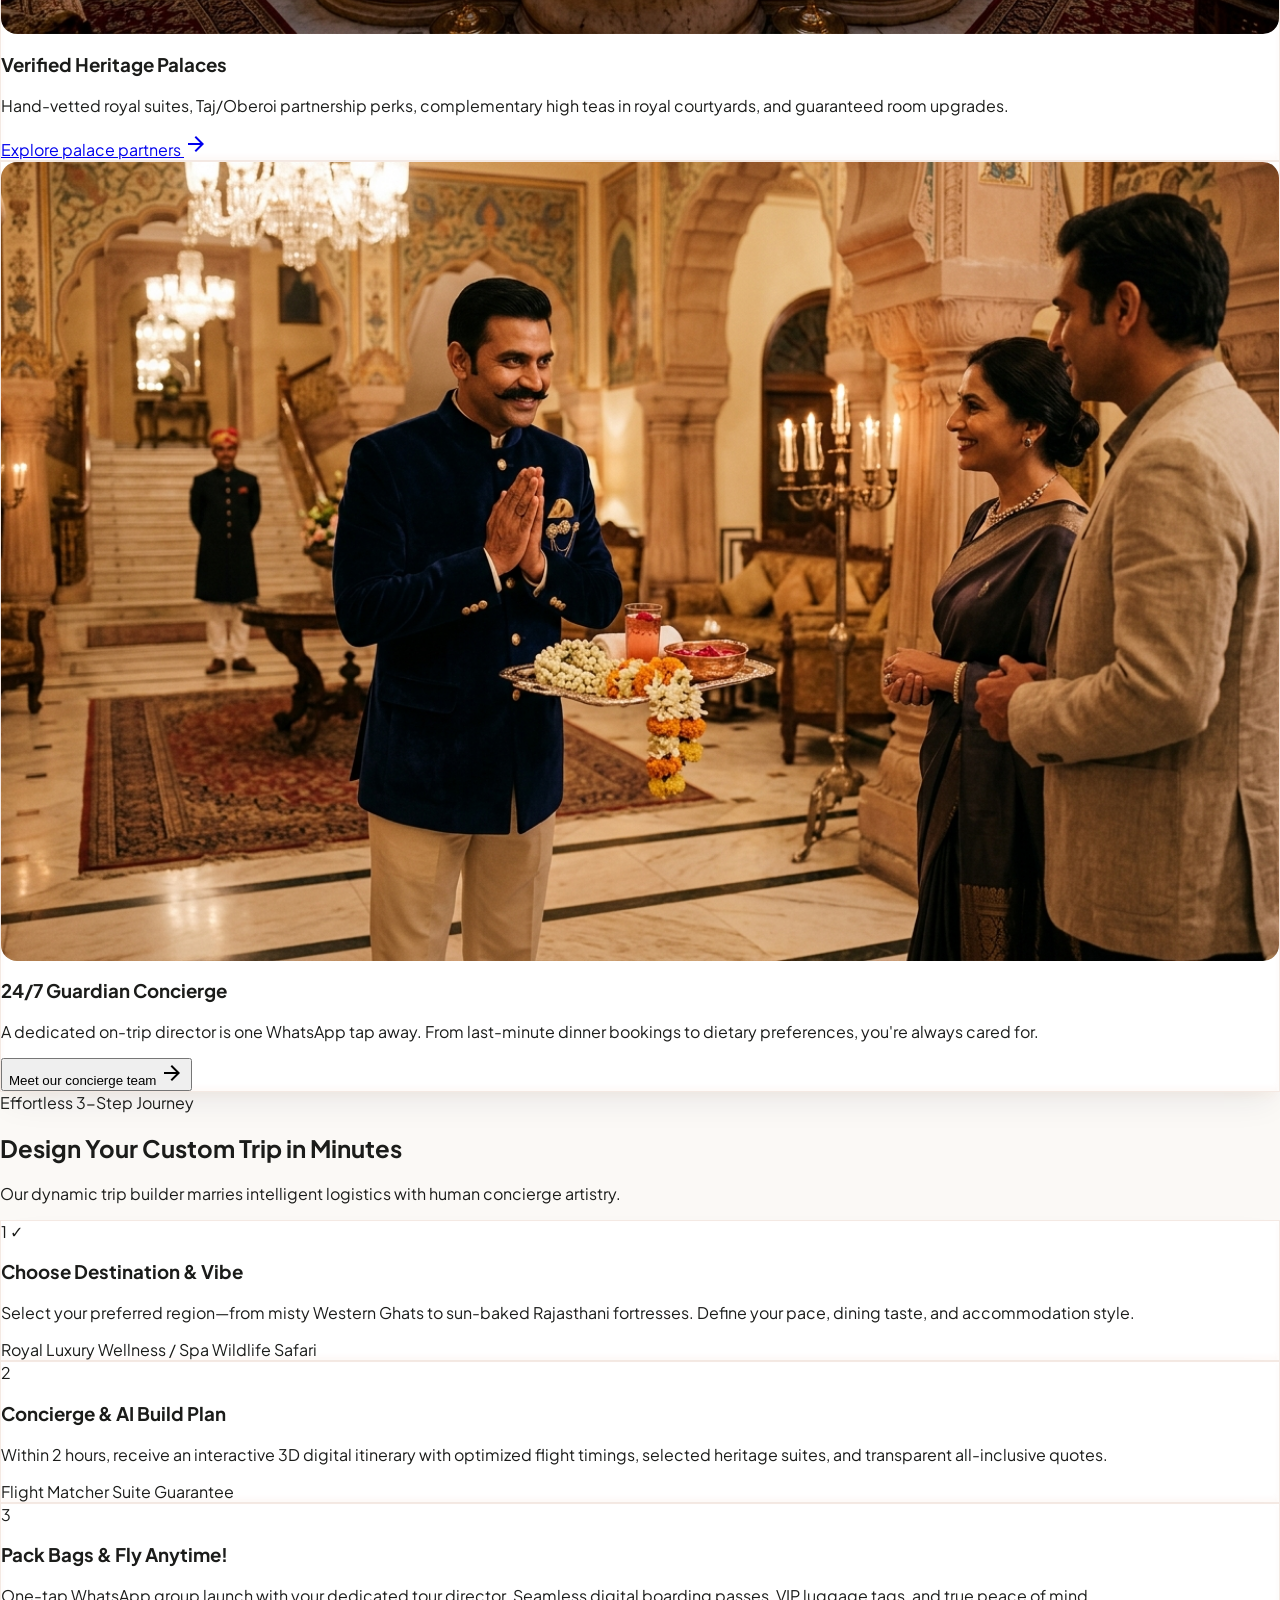
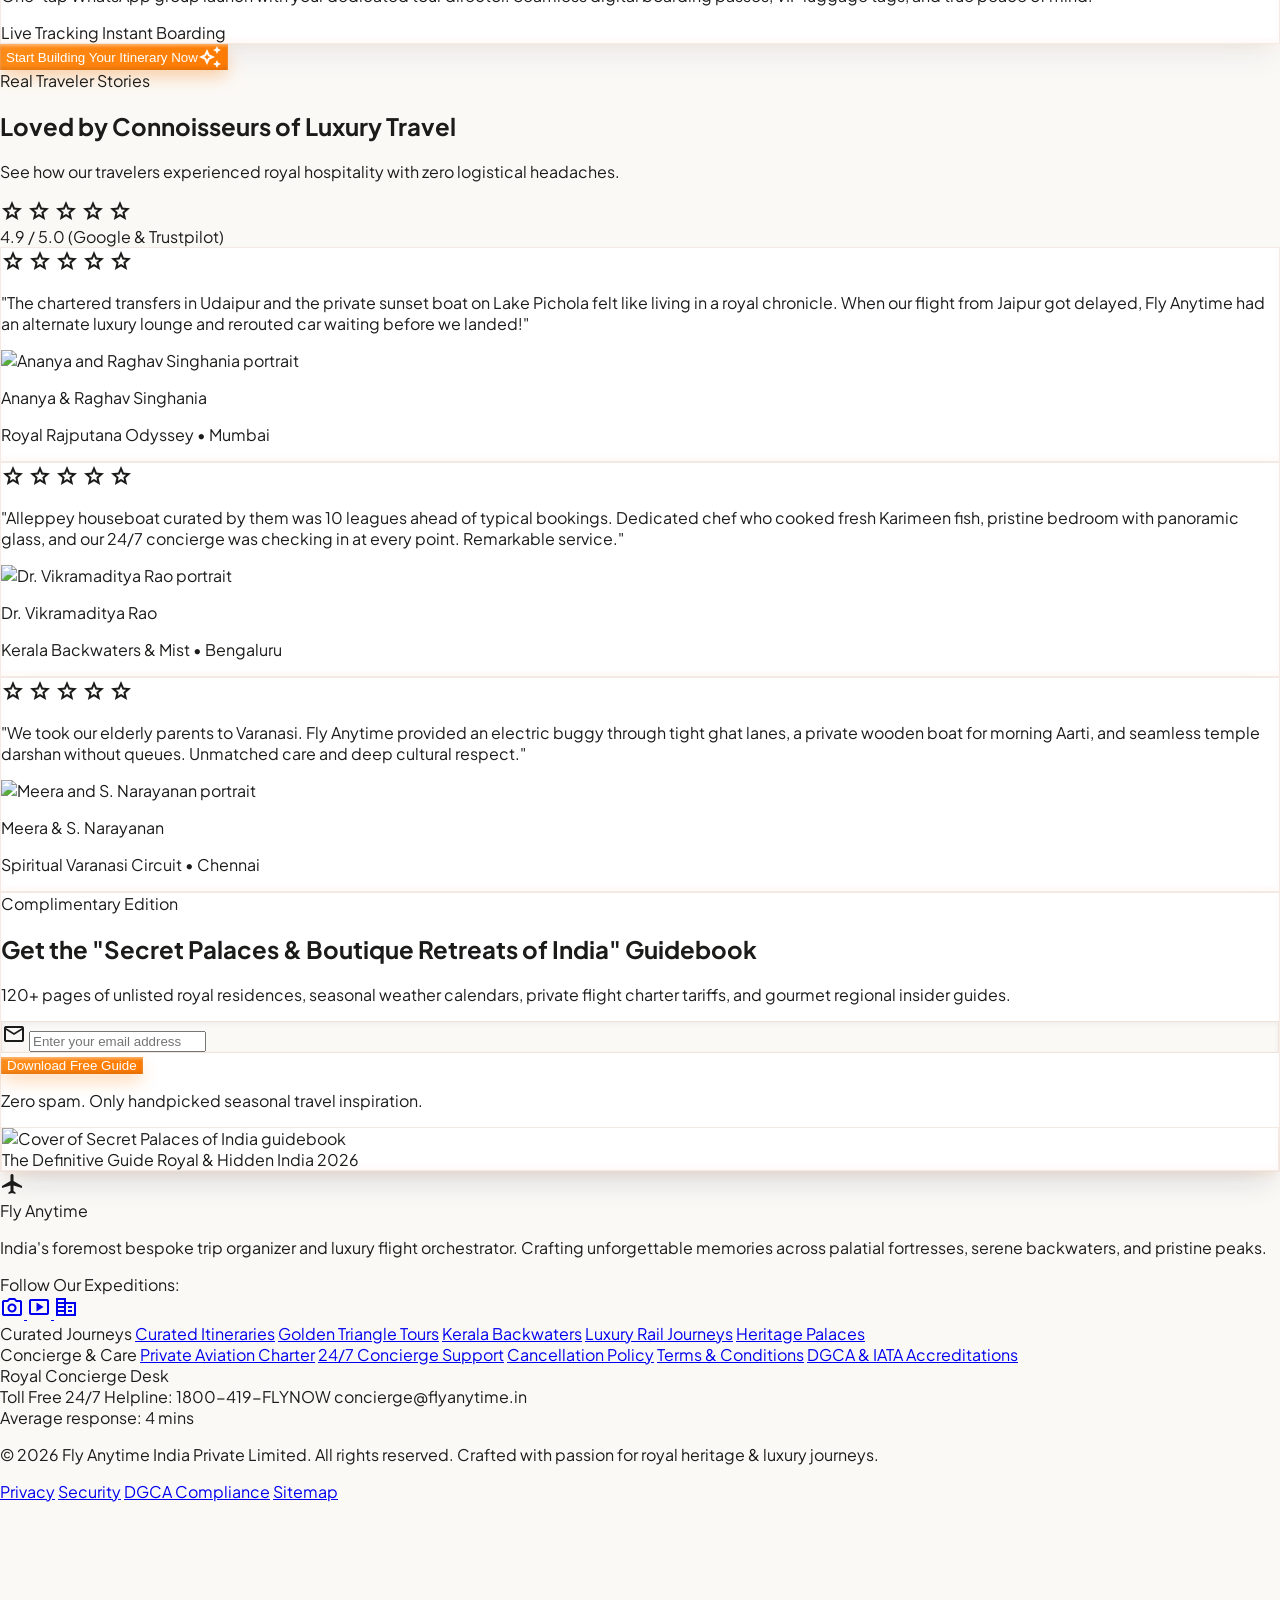
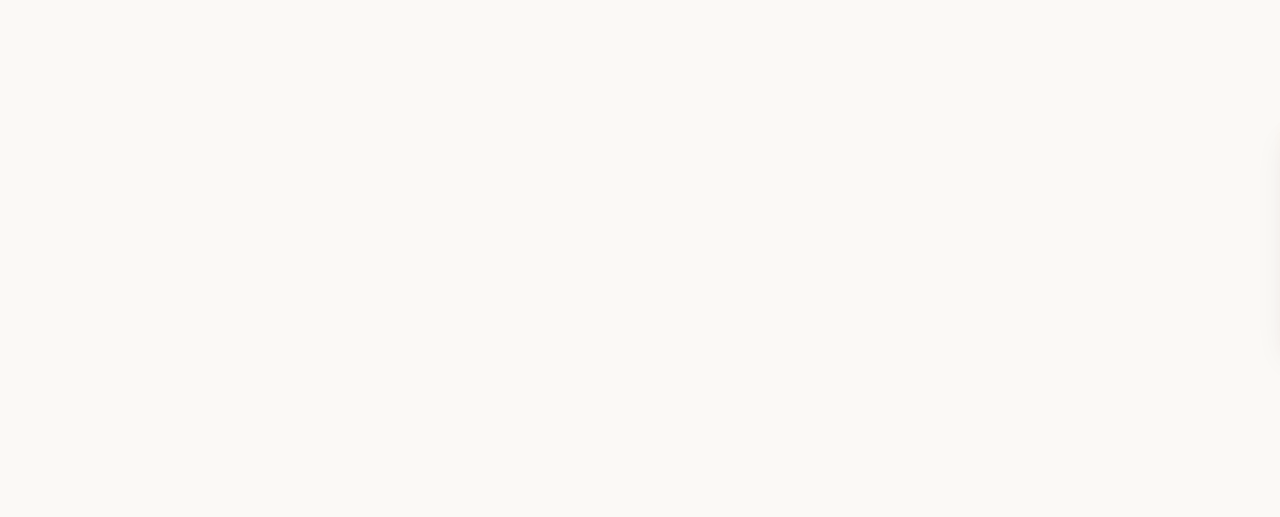
==== commit 60685b5e: "feat(phase-7): implement interactive expedition map and geographic circuit visualizer" ====
--- a/index.html
+++ b/index.html
@@ -487,6 +487,249 @@
     </div>
   </section>
 
+  <!-- INTERACTIVE EXPEDITION MAP & GEOGRAPHIC CIRCUIT VISUALIZER -->
+  <section class="py-20 px-4 sm:px-6 bg-gradient-to-b from-surface to-surface-bright relative overflow-hidden border-b border-outline-variant/20" id="expeditionMapSection">
+    <div class="max-w-7xl mx-auto">
+      
+      <!-- Section Header -->
+      <div class="flex flex-col md:flex-row md:items-end justify-between gap-6 mb-12">
+        <div>
+          <div class="inline-flex items-center gap-2 px-3.5 py-1.5 rounded-full bg-secondary-fixed text-on-secondary-fixed text-xs font-black uppercase tracking-wider mb-2 shadow-xs border border-outline-variant/30">
+            <span class="material-symbols-outlined text-sm text-primary">flight_takeoff</span>
+            <span>Geographic Flight Corridors</span>
+          </div>
+          <h2 class="text-3xl sm:text-4xl lg:text-5xl font-black text-on-background tracking-tight">
+            Interactive Expedition Corridors
+          </h2>
+          <p class="text-sm sm:text-base text-on-surface-variant mt-2 max-w-2xl leading-relaxed">
+            Explore India’s sovereign air corridors. Click any flight arc or royal waypoint below to inspect flight times, private aircraft recommendations, and bespoke palace residencies.
+          </p>
+        </div>
+
+        <!-- Quick Corridor Selector Pills -->
+        <div class="flex items-center gap-2 overflow-x-auto pb-2 no-scrollbar">
+          <button type="button" class="map-corridor-tab active px-3.5 py-2 rounded-full bg-surface-container hover:bg-primary-fixed hover:text-primary text-on-surface text-xs font-bold transition-all cursor-pointer whitespace-nowrap border border-outline-variant/30" data-corridor="del-udr">
+            🕌 Udaipur
+          </button>
+          <button type="button" class="map-corridor-tab px-3.5 py-2 rounded-full bg-surface-container hover:bg-primary-fixed hover:text-primary text-on-surface text-xs font-bold transition-all cursor-pointer whitespace-nowrap border border-outline-variant/30" data-corridor="del-leh">
+            🏔️ Ladakh
+          </button>
+          <button type="button" class="map-corridor-tab px-3.5 py-2 rounded-full bg-surface-container hover:bg-primary-fixed hover:text-primary text-on-surface text-xs font-bold transition-all cursor-pointer whitespace-nowrap border border-outline-variant/30" data-corridor="del-jai">
+            🏰 Jaipur
+          </button>
+          <button type="button" class="map-corridor-tab px-3.5 py-2 rounded-full bg-surface-container hover:bg-primary-fixed hover:text-primary text-on-surface text-xs font-bold transition-all cursor-pointer whitespace-nowrap border border-outline-variant/30" data-corridor="del-vns">
+            🛕 Varanasi
+          </button>
+          <button type="button" class="map-corridor-tab px-3.5 py-2 rounded-full bg-surface-container hover:bg-primary-fixed hover:text-primary text-on-surface text-xs font-bold transition-all cursor-pointer whitespace-nowrap border border-outline-variant/30" data-corridor="del-cok">
+            🌴 Kerala
+          </button>
+        </div>
+      </div>
+
+      <!-- Main Dual-Column Interactive Stage -->
+      <div class="grid grid-cols-1 lg:grid-cols-12 gap-8 items-center">
+        
+        <!-- Interactive Vector Map Stage (7 Cols) -->
+        <div class="lg:col-span-7 clay-card rounded-3xl p-4 sm:p-8 relative overflow-hidden border border-outline-variant/30 flex items-center justify-center bg-radial from-surface-bright to-surface-container-low/80">
+          
+          <!-- Ambient Compass & Glow Accents -->
+          <div class="absolute -top-20 -left-20 w-64 h-64 bg-primary/10 rounded-full blur-3xl pointer-events-none"></div>
+          <div class="absolute -bottom-20 -right-20 w-64 h-64 bg-secondary/10 rounded-full blur-3xl pointer-events-none"></div>
+
+          <!-- SVG Geographic Visualizer -->
+          <svg id="expeditionSvgMap" class="expedition-map-svg max-w-full" viewBox="0 0 700 800" xmlns="http://www.w3.org/2000/svg">
+            <defs>
+              <linearGradient id="mapGoldGrad" x1="0%" y1="0%" x2="100%" y2="100%">
+                <stop offset="0%" stop-color="#ff7a00" />
+                <stop offset="100%" stop-color="#d4af37" />
+              </linearGradient>
+              <filter id="mapGlow" x="-20%" y="-20%" width="140%" height="140%">
+                <feGaussianBlur stdDeviation="3" result="blur" />
+                <feComposite in="SourceGraphic" in2="blur" operator="over" />
+              </filter>
+            </defs>
+
+            <!-- Subtle Geographic Grid Rings -->
+            <circle cx="330" cy="400" r="320" fill="none" stroke="rgba(224, 192, 175, 0.15)" stroke-dasharray="3 6" />
+            <circle cx="330" cy="400" r="220" fill="none" stroke="rgba(224, 192, 175, 0.15)" stroke-dasharray="3 6" />
+            <circle cx="330" cy="400" r="110" fill="none" stroke="rgba(224, 192, 175, 0.15)" stroke-dasharray="3 6" />
+
+            <!-- Stylized India Subcontinent Outline Path -->
+            <path class="map-terrain-base" d="
+              M 270 90
+              Q 310 70 350 90
+              Q 380 130 400 170
+              Q 450 200 480 230
+              Q 530 250 560 280
+              Q 540 330 520 370
+              Q 560 380 600 400
+              Q 570 430 530 450
+              Q 500 490 480 540
+              Q 460 590 440 640
+              Q 410 700 370 760
+              Q 340 790 320 800
+              Q 295 780 280 730
+              Q 270 680 275 620
+              Q 280 560 270 510
+              Q 230 490 200 470
+              Q 170 450 160 410
+              Q 170 380 210 360
+              Q 220 320 240 280
+              Q 250 220 260 170
+              Z
+            " />
+
+            <!-- Connecting Flight Trajectory Bezier Arcs -->
+            <!-- 1. Delhi -> Leh -->
+            <path id="arcDelLeh" class="map-flight-arc" data-corridor="del-leh" d="M 330 290 Q 300 200 310 130" />
+            
+            <!-- 2. Delhi -> Udaipur -->
+            <path id="arcDelUdr" class="map-flight-arc active" data-corridor="del-udr" d="M 330 290 Q 275 345 250 410" />
+
+            <!-- 3. Delhi -> Jaipur -->
+            <path id="arcDelJai" class="map-flight-arc" data-corridor="del-jai" d="M 330 290 Q 305 310 285 335" />
+
+            <!-- 4. Delhi -> Varanasi -->
+            <path id="arcDelVns" class="map-flight-arc" data-corridor="del-vns" d="M 330 290 Q 425 310 510 360" />
+
+            <!-- 5. Delhi -> Kochi -->
+            <path id="arcDelCok" class="map-flight-arc" data-corridor="del-cok" d="M 330 290 Q 220 510 290 720" />
+
+            <!-- Waypoint Nodes with Glowing Radars & Labels -->
+            <!-- Waypoint: LEH -->
+            <g class="map-waypoint-node" data-waypoint="LEH">
+              <circle class="map-beacon-pulse hidden" cx="310" cy="130" r="10" fill="none" stroke="#ff7a00" stroke-width="1.5" />
+              <circle class="wp-circle" cx="310" cy="130" r="5" fill="#8c7263" stroke="#ffffff" stroke-width="2" />
+              <text x="325" y="135" font-size="11" font-weight="800" fill="#1b1c1a" font-family="'Plus Jakarta Sans', sans-serif">LEH (Ladakh)</text>
+            </g>
+
+            <!-- Waypoint: DELHI (Hub) -->
+            <g class="map-waypoint-node" data-waypoint="DEL">
+              <circle class="map-beacon-pulse" cx="330" cy="290" r="12" fill="none" stroke="#ff7a00" stroke-width="2" />
+              <circle class="wp-circle" cx="330" cy="290" r="8" fill="#ff7a00" stroke="#ffffff" stroke-width="2.5" />
+              <text x="345" y="295" font-size="12" font-weight="900" fill="#994700" font-family="'Plus Jakarta Sans', sans-serif">DELHI (VIP Hub)</text>
+            </g>
+
+            <!-- Waypoint: JAIPUR -->
+            <g class="map-waypoint-node" data-waypoint="JAI">
+              <circle class="map-beacon-pulse hidden" cx="285" cy="335" r="10" fill="none" stroke="#ff7a00" stroke-width="1.5" />
+              <circle class="wp-circle" cx="285" cy="335" r="5" fill="#8c7263" stroke="#ffffff" stroke-width="2" />
+              <text x="210" y="338" font-size="11" font-weight="800" fill="#1b1c1a" font-family="'Plus Jakarta Sans', sans-serif">JAIPUR</text>
+            </g>
+
+            <!-- Waypoint: UDAIPUR -->
+            <g class="map-waypoint-node" data-waypoint="UDR">
+              <circle class="map-beacon-pulse" cx="250" cy="410" r="10" fill="none" stroke="#ff7a00" stroke-width="1.5" />
+              <circle class="wp-circle" cx="250" cy="410" r="7" fill="#ff7a00" stroke="#ffffff" stroke-width="2" />
+              <text x="180" y="415" font-size="11" font-weight="800" fill="#1b1c1a" font-family="'Plus Jakarta Sans', sans-serif">UDAIPUR</text>
+            </g>
+
+            <!-- Waypoint: VARANASI -->
+            <g class="map-waypoint-node" data-waypoint="VNS">
+              <circle class="map-beacon-pulse hidden" cx="510" cy="360" r="10" fill="none" stroke="#ff7a00" stroke-width="1.5" />
+              <circle class="wp-circle" cx="510" cy="360" r="5" fill="#8c7263" stroke="#ffffff" stroke-width="2" />
+              <text x="525" y="365" font-size="11" font-weight="800" fill="#1b1c1a" font-family="'Plus Jakarta Sans', sans-serif">VARANASI</text>
+            </g>
+
+            <!-- Waypoint: KOCHI / ALLEPPEY -->
+            <g class="map-waypoint-node" data-waypoint="COK">
+              <circle class="map-beacon-pulse hidden" cx="290" cy="720" r="10" fill="none" stroke="#ff7a00" stroke-width="1.5" />
+              <circle class="wp-circle" cx="290" cy="720" r="5" fill="#8c7263" stroke="#ffffff" stroke-width="2" />
+              <text x="305" y="725" font-size="11" font-weight="800" fill="#1b1c1a" font-family="'Plus Jakarta Sans', sans-serif">KOCHI & ALLEPPEY</text>
+            </g>
+          </svg>
+
+          <!-- Interactive Legend Pill -->
+          <div class="absolute bottom-4 left-4 right-4 sm:left-6 sm:right-auto flex items-center gap-3 px-3.5 py-1.5 rounded-full bg-surface-bright/90 backdrop-blur-md border border-outline-variant/30 text-xs font-bold text-on-surface shadow-sm">
+            <span class="w-2.5 h-2.5 rounded-full bg-primary animate-ping"></span>
+            <span>Tap any corridor or waypoint to inspect</span>
+          </div>
+        </div>
+
+        <!-- Corridor Inspector Card (5 Cols) -->
+        <div class="lg:col-span-5" id="corridorInspectorCard">
+          <div class="clay-card rounded-3xl p-6 sm:p-8 border border-outline-variant/30 relative flex flex-col gap-6 shadow-xl">
+            
+            <!-- Inspector Header & Badge -->
+            <div class="flex items-start justify-between gap-4">
+              <div>
+                <span id="inspectorCorridorBadge" class="inline-flex px-3 py-1 rounded-full bg-primary-fixed text-primary text-[11px] font-black uppercase tracking-wider mb-2">
+                  Heritage & Living Palaces
+                </span>
+                <h3 id="inspectorCorridorTitle" class="text-2xl font-black text-on-surface tracking-tight">
+                  Royal Mewar & Lake Palaces Arc
+                </h3>
+                <p id="inspectorCorridorSubtitle" class="text-xs font-bold text-tertiary mt-1">
+                  Delhi ➔ Udaipur Royal Route
+                </p>
+              </div>
+              <div class="w-12 h-12 rounded-2xl bg-surface-container flex items-center justify-center shrink-0 border border-outline-variant/30 text-primary">
+                <span class="material-symbols-outlined text-2xl">radar</span>
+              </div>
+            </div>
+
+            <!-- Route Metrics Grid -->
+            <div class="grid grid-cols-2 gap-3 p-4 rounded-2xl bg-surface-container/60 border border-outline-variant/20">
+              <div class="flex flex-col">
+                <span class="text-[10px] uppercase font-bold text-tertiary">Flight Time</span>
+                <div class="flex items-center gap-1.5 mt-1 text-on-surface">
+                  <span class="material-symbols-outlined text-primary text-base">schedule</span>
+                  <span id="inspectorCorridorTime" class="text-sm font-extrabold">1h 05m</span>
+                </div>
+              </div>
+              <div class="flex flex-col">
+                <span class="text-[10px] uppercase font-bold text-tertiary">Flight Distance</span>
+                <div class="flex items-center gap-1.5 mt-1 text-on-surface">
+                  <span class="material-symbols-outlined text-primary text-base">route</span>
+                  <span id="inspectorCorridorDistance" class="text-sm font-extrabold">570 km</span>
+                </div>
+              </div>
+              <div class="flex flex-col col-span-2 pt-2 border-t border-outline-variant/20">
+                <span class="text-[10px] uppercase font-bold text-tertiary">Recommended Aircraft</span>
+                <div class="flex items-center gap-1.5 mt-1 text-on-surface">
+                  <span class="material-symbols-outlined text-primary text-base">flight</span>
+                  <span id="inspectorCorridorAircraft" class="text-xs font-bold truncate">Challenger 350 Super Midsize Jet</span>
+                </div>
+              </div>
+              <div class="flex flex-col col-span-2 pt-2 border-t border-outline-variant/20">
+                <span class="text-[10px] uppercase font-bold text-tertiary">Signature Enclave Stay</span>
+                <div class="flex items-center gap-1.5 mt-1 text-on-surface">
+                  <span class="material-symbols-outlined text-primary text-base">fort</span>
+                  <span id="inspectorCorridorStay" class="text-xs font-bold truncate">Taj Lake Palace Udaipur Grand Suite</span>
+                </div>
+              </div>
+            </div>
+
+            <!-- Highlights Description Box -->
+            <div class="p-3.5 rounded-2xl bg-surface-bright border border-outline-variant/20">
+              <span class="text-[10px] uppercase font-bold text-tertiary block mb-1">Choreographed Experience</span>
+              <p id="inspectorCorridorHighlight" class="text-xs text-on-surface-variant leading-relaxed">
+                Arrival over the Aravali hills into Lake Pichola basin followed by sunset wooden royal bajra transfer to the 275-year-old marble island palace.
+              </p>
+            </div>
+
+            <!-- Tariff & Direct Booking CTA -->
+            <div class="pt-2 flex flex-col sm:flex-row items-center justify-between gap-4 border-t border-outline-variant/20">
+              <div>
+                <span class="text-[10px] font-bold text-tertiary uppercase block">Hourly Tariff Guidance</span>
+                <span id="inspectorCorridorTariff" class="text-lg font-black text-primary">₹2,60,000 / hr</span>
+              </div>
+              <button id="inspectorBookCorridorBtn" 
+                      type="button" 
+                      class="primary-btn-3d w-full sm:w-auto px-6 py-3.5 rounded-2xl text-on-primary text-xs sm:text-sm font-black flex items-center justify-center gap-2 cursor-pointer shadow-md active:scale-95 transition-transform" 
+                      data-package="Bespoke Corridor: Royal Mewar & Lake Palaces Arc">
+                <span class="material-symbols-outlined text-base">travel_explore</span>
+                <span>Book This Corridor</span>
+              </button>
+            </div>
+
+          </div>
+        </div>
+
+      </div>
+    </div>
+  </section>
+
   <!-- TRENDING CURATED ITINERARIES SECTION -->
   <section class="py-20 px-4 sm:px-6 bg-surface-bright relative" id="packages">
     <div class="max-w-7xl mx-auto">
--- a/css/styles.css
+++ b/css/styles.css
@@ -562,3 +562,79 @@
   border-color: #ff7a00 !important;
   box-shadow: 0 10px 25px -3px rgba(255, 122, 0, 0.18), inset 0 1px 2px rgba(255, 255, 255, 0.8) !important;
 }
+
+/* ==========================================================================
+   INTERACTIVE EXPEDITION MAP & GEOGRAPHIC CIRCUIT VISUALIZER
+   ========================================================================== */
+.expedition-map-svg {
+  width: 100%;
+  height: auto;
+  max-height: 620px;
+  filter: drop-shadow(0 15px 30px rgba(0, 0, 0, 0.12));
+}
+
+.map-terrain-base {
+  fill: #f4efe9;
+  stroke: rgba(140, 114, 99, 0.35);
+  stroke-width: 1.5;
+  transition: all 0.4s ease;
+}
+
+.map-flight-arc {
+  fill: none;
+  stroke: rgba(255, 122, 0, 0.3);
+  stroke-width: 2.5;
+  stroke-dasharray: 6 6;
+  stroke-linecap: round;
+  transition: stroke 0.4s ease, stroke-width 0.4s ease, stroke-opacity 0.4s ease;
+}
+
+.map-flight-arc.active {
+  stroke: #ff7a00;
+  stroke-width: 3.5;
+  stroke-dasharray: 8 6;
+  stroke-opacity: 1;
+  filter: drop-shadow(0 0 6px rgba(255, 122, 0, 0.6));
+  animation: flightFlow 1.6s linear infinite;
+}
+
+@keyframes flightFlow {
+  from {
+    stroke-dashoffset: 28;
+  }
+  to {
+    stroke-dashoffset: 0;
+  }
+}
+
+.map-waypoint-node {
+  cursor: pointer;
+  transition: transform 0.25s cubic-bezier(0.16, 1, 0.3, 1);
+}
+
+.map-waypoint-node:hover {
+  transform: scale(1.18);
+}
+
+.map-beacon-pulse {
+  animation: beaconPulse 2s cubic-bezier(0.4, 0, 0.6, 1) infinite;
+  transform-origin: center;
+}
+
+@keyframes beaconPulse {
+  0% {
+    r: 6px;
+    opacity: 0.9;
+  }
+  100% {
+    r: 18px;
+    opacity: 0;
+  }
+}
+
+.map-corridor-tab.active {
+  background-color: #ff7a00 !important;
+  color: #ffffff !important;
+  border-color: #ff7a00 !important;
+  box-shadow: 0 4px 12px rgba(255, 122, 0, 0.25) !important;
+}
